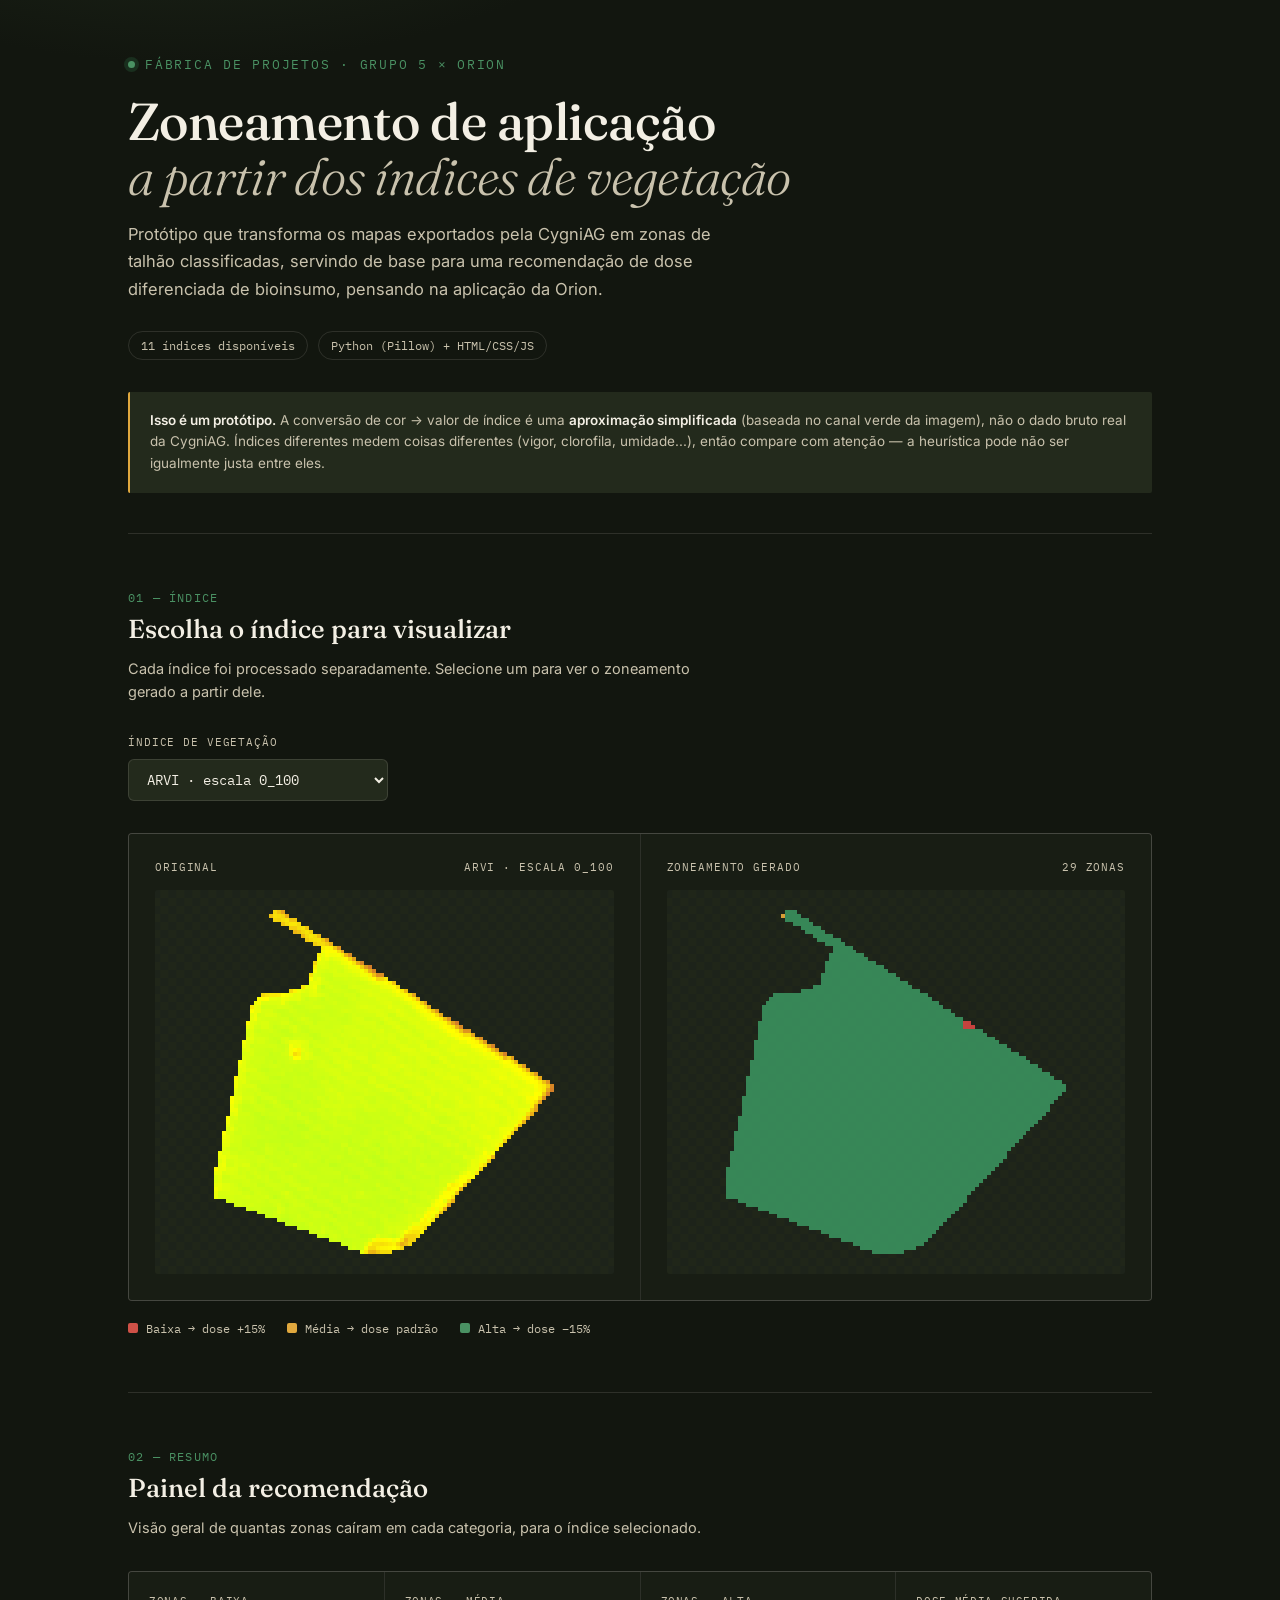
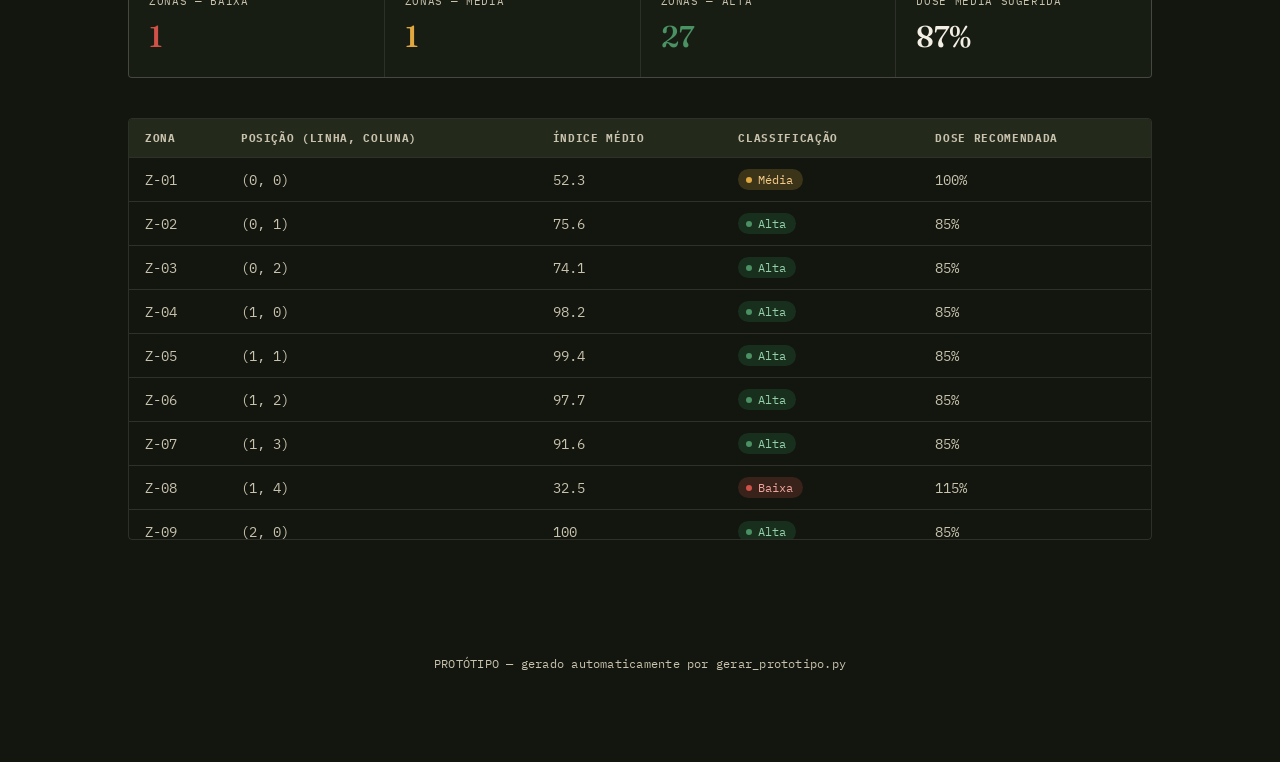
==== index.html @ 2299d700 "Add files via upload PROTÓTIPO SITE - DADOS FIXOS NÃO DINAMICO" ====
<!DOCTYPE html>
<html lang="pt-BR">
<head>
<meta charset="UTF-8">
<meta name="viewport" content="width=device-width, initial-scale=1.0">
<title>Zoneamento de Aplicação — Protótipo</title>
<style>
@import url('https://fonts.googleapis.com/css2?family=Fraunces:opsz,wght@9..144,300;9..144,500;9..144,600&family=IBM+Plex+Mono:wght@400;500&family=Inter:wght@400;500;600&display=swap');

:root{
  --soil-950:#12160f; --soil-900:#181d14; --soil-800:#232a1c; --soil-700:#333b28;
  --paper:#f3efe4; --paper-dim:#c9c2ad;
  --green:#4a9163; --green-dim:#3a8f5c33;
  --amber:#e0a83e; --amber-dim:#e0a83e33;
  --red:#cf5147; --red-dim:#cf514733;
  --line: rgba(243,239,228,0.12);
}
*{box-sizing:border-box;}
html,body{margin:0;padding:0;}
body{
  background: radial-gradient(ellipse 900px 500px at 15% -10%, #24301f 0%, transparent 60%), var(--soil-950);
  color:var(--paper); font-family:'Inter',sans-serif; min-height:100vh; padding:0 0 80px;
}
::selection{ background:var(--green); color:var(--soil-950); }
.wrap{ max-width:1080px; margin:0 auto; padding:0 28px; }
header{ padding:56px 0 40px; border-bottom:1px solid var(--line); }
.eyebrow{
  font-family:'IBM Plex Mono', monospace; font-size:12.5px; letter-spacing:.14em; text-transform:uppercase;
  color:var(--green); display:flex; align-items:center; gap:10px; margin-bottom:22px;
}
.eyebrow::before{ content:''; width:7px; height:7px; background:var(--green); border-radius:50%; box-shadow:0 0 0 4px var(--green-dim); }
h1{ font-family:'Fraunces', serif; font-weight:500; font-size:clamp(32px, 5vw, 52px); line-height:1.05; margin:0 0 18px; letter-spacing:-0.01em; }
h1 em{ font-style:italic; font-weight:300; color:var(--paper-dim); }
.dek{ font-size:16.5px; line-height:1.65; color:var(--paper-dim); max-width:620px; margin:0; }
.meta-row{ display:flex; flex-wrap:wrap; gap:10px; margin-top:28px; }
.tag{ font-family:'IBM Plex Mono', monospace; font-size:11.5px; padding:6px 12px; border:1px solid var(--line); border-radius:100px; color:var(--paper-dim); }
.notice{ margin-top:32px; padding:18px 20px; background:var(--soil-800); border-left:2px solid var(--amber); border-radius:2px; font-size:13.5px; line-height:1.6; color:var(--paper-dim); }
.notice b{ color:var(--paper); font-weight:600; }
.section{ padding:56px 0; border-bottom:1px solid var(--line); }
.section:last-of-type{ border-bottom:none; }
.section-num{ font-family:'IBM Plex Mono', monospace; font-size:12px; color:var(--green); letter-spacing:.1em; }
.section h2{ font-family:'Fraunces', serif; font-weight:500; font-size:26px; margin:8px 0 12px; }
.section > p.lead{ color:var(--paper-dim); font-size:14.5px; line-height:1.6; max-width:600px; margin:0 0 32px; }

.index-picker{ margin-bottom:32px; }
.index-picker label{
  display:block; font-family:'IBM Plex Mono', monospace; font-size:11px; text-transform:uppercase;
  letter-spacing:.08em; color:var(--paper-dim); margin-bottom:10px;
}
.index-picker select{
  font-family:'IBM Plex Mono', monospace; font-size:14px; background:var(--soil-800); color:var(--paper);
  border:1px solid var(--line); border-radius:6px; padding:10px 14px; min-width:260px; cursor:pointer;
}
.index-picker select:focus{ outline:1px solid var(--green); }

.compare{ display:grid; grid-template-columns:1fr 1fr; gap:1px; background:var(--line); border:1px solid var(--line); border-radius:4px; overflow:hidden; }
.compare-panel{ background:var(--soil-900); padding:26px; }
.compare-panel-label{ font-family:'IBM Plex Mono', monospace; font-size:11px; text-transform:uppercase; letter-spacing:.08em; color:var(--paper-dim); margin-bottom:16px; display:flex; justify-content:space-between; }
.img-frame{ background: repeating-conic-gradient(#1d231a 0% 25%, #202619 0% 50%) 50% / 16px 16px; border-radius:3px; display:flex; align-items:center; justify-content:center; padding:20px; }
.img-frame img{ width:100%; max-width:340px; image-rendering:pixelated; display:block; }

.legend{ display:flex; gap:22px; margin-top:20px; flex-wrap:wrap; }
.legend-item{ display:flex; align-items:center; gap:8px; font-family:'IBM Plex Mono', monospace; font-size:12px; color:var(--paper-dim); }
.dot{ width:10px; height:10px; border-radius:2px; flex-shrink:0; }

.kpi-strip{ display:grid; grid-template-columns:repeat(4,1fr); gap:1px; background:var(--line); border:1px solid var(--line); border-radius:4px; overflow:hidden; margin-bottom:40px; }
.kpi{ background:var(--soil-900); padding:22px 20px; }
.kpi-label{ font-family:'IBM Plex Mono', monospace; font-size:11px; text-transform:uppercase; letter-spacing:.06em; color:var(--paper-dim); margin-bottom:10px; }
.kpi-value{ font-family:'Fraunces', serif; font-size:30px; font-weight:500; }
.kpi-value.low{ color:var(--red); } .kpi-value.mid{ color:var(--amber); } .kpi-value.high{ color:var(--green); }

.table-wrap{ border:1px solid var(--line); border-radius:4px; overflow:hidden; }
.table-scroll{ max-height:420px; overflow-y:auto; }
table{ width:100%; border-collapse:collapse; font-size:13.5px; }
thead th{ position:sticky; top:0; background:var(--soil-800); text-align:left; font-family:'IBM Plex Mono', monospace; font-size:11px; text-transform:uppercase; letter-spacing:.06em; color:var(--paper-dim); padding:12px 16px; border-bottom:1px solid var(--line); }
tbody td{ padding:11px 16px; border-bottom:1px solid var(--line); color:var(--paper); }
tbody tr:last-child td{ border-bottom:none; }
tbody tr:hover{ background:var(--soil-800); }
.badge{ display:inline-flex; align-items:center; gap:6px; padding:3px 10px 3px 8px; border-radius:100px; font-family:'IBM Plex Mono', monospace; font-size:11.5px; }
.badge::before{ content:''; width:6px; height:6px; border-radius:50%; }
.badge.low{ background:var(--red-dim); color:#f0a49c; } .badge.low::before{ background:var(--red); }
.badge.mid{ background:var(--amber-dim); color:#f5cb8a; } .badge.mid::before{ background:var(--amber); }
.badge.high{ background:var(--green-dim); color:#93cfa8; } .badge.high::before{ background:var(--green); }
.mono{ font-family:'IBM Plex Mono', monospace; color:var(--paper-dim); }

footer{ padding-top:48px; text-align:center; }
footer p{ font-family:'IBM Plex Mono', monospace; font-size:11.5px; color:var(--paper-dim); letter-spacing:.02em; }

@media (max-width:720px){ .compare{ grid-template-columns:1fr; } .kpi-strip{ grid-template-columns:1fr 1fr; } }
</style>
</head>
<body>
<div class="wrap">
  <header>
    <div class="eyebrow">Fábrica de Projetos &middot; Grupo 5 &times; Orion</div>
    <h1>Zoneamento de aplicação<br><em>a partir dos índices de vegetação</em></h1>
    <p class="dek">Protótipo que transforma os mapas exportados pela CygniAG em zonas de talhão
      classificadas, servindo de base para uma recomendação de dose diferenciada de bioinsumo,
      pensando na aplicação da Orion.</p>
    <div class="meta-row">
      <span class="tag">11 índices disponíveis</span>
      <span class="tag">Python (Pillow) + HTML/CSS/JS</span>
    </div>
    <div class="notice">
      <b>Isso é um protótipo.</b> A conversão de cor → valor de índice é uma
      <b>aproximação simplificada</b> (baseada no canal verde da imagem), não o dado bruto real da
      CygniAG. Índices diferentes medem coisas diferentes (vigor, clorofila, umidade...), então
      compare com atenção — a heurística pode não ser igualmente justa entre eles.
    </div>
  </header>

  <section class="section">
    <div class="section-num">01 — ÍNDICE</div>
    <h2>Escolha o índice para visualizar</h2>
    <p class="lead">Cada índice foi processado separadamente. Selecione um para ver o
      zoneamento gerado a partir dele.</p>

    <div class="index-picker">
      <label>Índice de vegetação</label>
      <select id="index-select"></select>
    </div>

    <div class="compare">
      <div class="compare-panel">
        <div class="compare-panel-label"><span>Original</span><span id="label-orig"></span></div>
        <div class="img-frame"><img id="img-orig" alt="Mapa original"></div>
      </div>
      <div class="compare-panel">
        <div class="compare-panel-label"><span>Zoneamento gerado</span><span id="zone-count"></span></div>
        <div class="img-frame"><img id="img-zones" alt="Mapa de zonas classificado"></div>
      </div>
    </div>

    <div class="legend">
      <div class="legend-item"><span class="dot" style="background:#cf5147"></span> Baixa → dose +15%</div>
      <div class="legend-item"><span class="dot" style="background:#e0a83e"></span> Média → dose padrão</div>
      <div class="legend-item"><span class="dot" style="background:#4a9163"></span> Alta → dose −15%</div>
    </div>
  </section>

  <section class="section">
    <div class="section-num">02 — RESUMO</div>
    <h2>Painel da recomendação</h2>
    <p class="lead">Visão geral de quantas zonas caíram em cada categoria, para o índice selecionado.</p>

    <div class="kpi-strip" id="kpi-strip"></div>

    <div class="table-wrap">
      <div class="table-scroll">
        <table>
          <thead>
            <tr><th>Zona</th><th>Posição (linha, coluna)</th><th>Índice médio</th><th>Classificação</th><th>Dose recomendada</th></tr>
          </thead>
          <tbody id="table-body"></tbody>
        </table>
      </div>
    </div>
  </section>

  <footer><p>PROTÓTIPO — gerado automaticamente por gerar_prototipo.py</p></footer>
</div>

<script>
const DATA = {"arvi": {"label": "ARVI · escala 0_100", "orig": "iVBORw0KGgoAAAANSUhEUgAAAFYAAABXCAYAAACeCrJSAAAZsElEQVR4nO2d2Y9cV17Hf7eWru6q3tuxnUxmsk0YwsCABA+AWB4QIPEwoEGsDywCJBBICJ5YhJDgkXf+BR54BCQekAakBMaJnYXMZHHCxHFiO47t3requnUP+p7f/dQ53d7t7razHKnT7qq7nPM9v/X7+92bwu5jbL3dDYPLbds817Mv/tbF4n6u9Wkb9wzG8n/Nh6kndy2MzKqdpm28MW2P/srlz8Gtx30BsflGN4RRYc3eyBqdYLvvd+Ln8z++/pkH+EAAWHlhLnRODCLAGuV6y3pf2f5Mg3ugi18/MxP0u7UwdAk+37H5H/tsSu+BL/rKvy2F1vTI2sddgsvVls18beszB+6hLfjqvy+Gqad3rDU7stFW03bOTdrSz6x8ZgA+1IWuvTgb2ktDK9qVFQ2z/sWOrb4+a0/83oefeoCPZIFrp2dCe76M/x6utmzn/KSd/MaVTz24RzaGa80w6hdhtN0Ia6dmw3f/8Yno7D4f9zk2QiuUoQjVqAhVWYTtd6fCxX86+Tm49yWtq63wcZgMu6EZ1kM7bIZW2A2NMFhuhSv/shTe/odnPlUAH5mdG4YifGRTNmkjW7cJm7LSWhbi39Nladtnu7Zyet6++NsXPhW290gWsflWN6x+xayywoZW2I61rG1V/JmxoU1YZT0rrbzUttX/mbeVs3P23F++84kG+EgmX240w3vT3SihIytsYA1rWLBQ316gCmDZgrlBaVvf6dnymXnbOD9tP/D3b34iAT6SSW+HZvjQelYJZGtY04K1rLK+NeNnXRtFqe3YKH4nM9G82EzS+1efPOk99AnvfNAJlx5vW1mbAEmsJHPaPK4N9SRkJiZq8zBng/hZd7Oy9dMzdu2VxXjss3/+3U8MwIc+0TIU4QPrWddKW7aO7VgzgisQfQIhSqmA1W8NHdu2YNM2tJmqtO23uvHz1uLQJh8dfCLAPfRJXgpTQVIou7oW4XIbKyCZgOytQBXIAl2fETFM2SgCrRF/bzZs49VpW/jJtYca4EObXP+jibB6ohH/LXDOW8/WrR2lUKAJXKttrh/j4ZcAL8a/BbBL9qwNx5FErxpFSrL71O5DC+6BTmzrrW7oPN639V7TtqwVwetYFdX+sk3asAZRwEl2pfgCUL+RVB0rSeU4gMd0EKLpp1xp2cbpGVv6uYePNbvrCW2+2Q2tmZEVE7WNLMzEYO0WzWg/[base64]/gDJvA/vYJqPEWi2BpRXxOx0nqZNEIpX6CzuLOdDf+kug+qd7gW9lDm63/pcAJWvThnX6IUYQK6/[base64]/ohh+GbpC6KWRC/TS0IEmPVNrtXgKyiPZSpsE5AQGCnAkggLVa6gSMrqtrYgoY2jCBK/OiaEPf47wErD7XPWWLZXcFuo7phdJ2z0/ayqk5e+zXjraZ5I5u9lGYCpNWmmg/gVJlJzsQLlGS4LaNohRqkTgsneNSKHDd8Qhsncu1BCxcgb7DXvvfbrfza+oY/a1rQe5oJNasjNKrMVprxaRi+bUF+/KfvnckAN/2JtWwCBdbU3Exkk4tQkMLl5Tg0bVAAavjWjXJogXqG30uEMbXzJxfWf8bYsZNQT7BMOYYBJRHDEU8T9fV8ZLoZhZVaE7aCEDWv6eGI/Wa2erL87b2f7P2/X93uKzZbS9+OUwGLUK2VYsjeBfI+kHFiUe1kK3a9voCU6ikgWTBC+DksL26Fx7fv7fxZmEmdM2J7D5+bBH1ScOtdJLeaWjJsrByrWWrL8zZ8psL9r1/cXis2W0vfDbMBnlpAatFE2MiHe7pXeqmavu2Uy9YR+p41Bk19xu7g/LszOEmPFMSocH5+kwbin2FCYO80dlyZJ36M80XrcD2ykcQNYw2m7bx2nR0bBpP//H7Bw7wbS/4VpgNyp6USeU2EQ9NOuruxVVQAykWSPpeACmjcnn0hAEzgiRyPYAlpRUwkljfWD8Gslz3ozKBvVdIpt/6HprSHd4wSu9EqCwMC9u96E18K9+aty/[base64]/YdHeIvvG6lttj30RJr4YAbo6ChUFh2+9O2fKLi/bE739w3+De8gJXQidI2q7aZJx8Hl1SsyJAlxQ+axu2UXvq9do6KrGIpZb6eNQSVWXIw1sGKhIoIOUkAYrvPLZ1zUDysfP6rfsTV+eOUueFfWHekvXHtnxwecKWn5+31bfn7bm/PnvPAN/yxHOhFzQpSZ2kNCdCNPDm+lsAPGWb1q1KG2037fK0Vwu2YwLhOZSOkXRqM3Q9XUXSlKTXpVpD9+U+RAlsA5Knc32rHChdUzYYIXDZ9tAMVkzfyXA5/D4ENnFyryqt3GzZxivTtvrmnD39R/fm2CQmNx0ChMCeBWvobxxMsnEujzvvTVlrrrSt6VZ0IjijRg0I9k4qiPoTGskiww+kwmMVpRAn5oSOz0dA+ga7JdVvAaaoFsA883Ot6mfmRAv3CMT9ha4XwW6YjWYLm//pNes+s2MfnTgerr2+YF/927eLA5VY+FP3+m7vyHwAmZ9ZK+1p24iLeD+mv85EeeiVQPSQyDeDzcszLAc2pa+k0G5/XbW9wuvXxIY7V+FhnnMYTpBrYxxY1xzfCDcTEEbwFDqeirFSYsW9oiPbjwxs7X/n7rihpLhVyVqxq2yVGCuH1SVUk27WoGkxFAI1UYE5rKMBLWQ4lhAHT5uiH0ksgOg7bR5aQHgFEK0bZGXwA/rtoZhLNBtExkcUIu3BoWLbfZMF/mhPau7fpfg3JhdVYcMr7Rg9HP/61duCe9MD1GdFAdAX0LguBWWncSw4p1B7c6SA9BaHhIfnGm4yBIQDS0wswCDGqSCwaLIq4mRCMbw+n1Gl0N0lBBQ2NRxk/17nYGqIUnQ/aRB1uphF9hu29UbXls8s2JN/cPPo4aZfvB96sbqqXcfQk0Jqkg5UYq6Q2rzsUtSShNpr6N9EFKisFkyYhCQ5ceOLZQO8dNPcE1ZhOtxxuWPy+7ilhVzHzRF1QE+S6LBGfU9ZiDmirZFMl1aGynbfn7TVl+bs0V+9MWt2U2A/CN1aYifG8SuSAE2oQcZEwJ6XsENtz4geCLVIcx0Q/xfcbD5Qd/hXnA0xsZPivlEOjDsobZbbVZmc4djukr0laXUJZ+OJInKzBoeseQpszUOC0BqFmBrHZr7X5q6T3hsCWw2KcKHtFKESg5ycznlYwPLwhh0nRSXccYekhXlq64vLq7FEB0yIwF+ptIbbSl8oDie3laTPuiZmK+zbeIQD6dP88/kJtDxdx2n2MsdH8KfPIx+s1HhUWP9CJ6bFj/16SotvCOxKmAiyrZqQJJawxjMnXxiShGf2W6bYNtSLwJGRljoN6OEXKg7wLJiFSdp0Lsej1mw1jtQ3NZWA4CTI7IhEIGQAWJoHeaPhTm40body0H11SPFgnBB5GV4SrNOHK23b/HbPVr49b8/8ybnipsAu20QMhdh7LXar3mXsJ+UW1Jneq0YmhdSmXLWSZwc8pBfTgH0lvSWJ8IpEo87QfMGWSSlqnJsbd6650/V7QOQwF2x7ni6zbjJLT24Sx6FjJuo1CeDGThETo+13puzSN0/cOEHQ5LFLAtdV3FWA3iuvBPhPktJU72rXABP+uH2Wg3HPrKkRa0LvuQP073QMi5LT9JYjD300vCFEWZ1XLJyTdVDcjsrOCgiXbsG6n/PVSohdMUmASnShGUh6FbEQKbiDc9PhhFTTJhuVhcps672eVUNlhjcYBN39OkDPva6zT/Rf6cYp6E/[base64]/wIREPyDztNnWs+ilTZblpEYKM9N2JUXl+z7/sZT3+uAZQKaFIvLvTf2xYlrl17ycC1YsUQ3lqabe7IqmCrLJijFbWeNGdg0SBHu7w6LjSMuTXZO12XeAKHP0CRIcJdW10CfS9r8/doKj6y5e5pLv5lro35kFifKYIMrbbv6n8fs2T9LXO51wLJLSmWZLBUAAaaJKMWF6PBJuL0E9EEddKeSTHJmzp1CRqc6FmwWLJU303mQTiCPSqItMgFqMJIG0P8lW+je3x2iNgkgUHUvRrq2kAnmjXncR1EJhUxPt1MDCuZidjiylRcW7Eu/u/[base64]/XfbTo5pjzTeEic0cD8A2kuPTnar5oB6aM2F2bhdPUufPngq29PGsnf/n6VqY9UOuJwbN1aEP8B7mBqgowXRhYkU4tIo9Ru7Ec4txoSoMTJdjfVxUgzZXnZgPyDeQzNoq+Bt8wX6iHP8iybybtoxoApc+VRBA+wX/0x5qViHY4XLFxqfoRbGlzaFdOH7vp61r2ALvVcLupSef0WZIqB8Cl2NVPk0hK5ao5qkGWFHQy9aOyCojegJlyd6QxkTQeVxLfpga8/c4IO429dFAkvZJSWDMH3zM/AUsmhWmQcyI8TP0OLvUkCbG7cqO05W8u3PIdOHuBraV1u14kEsviNFIdKT1LQJgTMgdYZCDlWRDhjM4ke/LiI51dZGpJhZHIHExWJJBgpCCBSDaUllPCQWKJtXMTJLsMdwARjlODR3ZzZ3ZsNLCVU/N2/BdvzcleB6xUuJ+1EzERqQh1L2xnyqpcnQim2zUQUnddDyAEPd2vrrKJuJFhcJvpEpf6DpItdRO0N2zCifKZm4wUewtSWU/XIN8aNyN+voSD1NQjB5dqqr44KiKF9VOztvSzt2/NL/LEQN2EAlQA55KSk9yYBsISbB6ECKaiVXt+SGYAB4zcxOwPzEl1oe6QNqm1gABIKhN6KgzPTsU4T79dMlN9DufGRjjMqYUUn0+mGXu/JHAv92z2hzfurjSzFtqxvnW1biXy3Uy21ifnO1ntS//woqhiyLgFPD1Sz3dcN6/EJmPgToXNowQD/QcfAHkDwZ530HD/seBkdTAB6dqVKiJUCyLXWveFYWJUHu+/O2m9Z3fuuKBIijxuW8/PxDMDFp6c7zx0SfRf2oRiDxNF+klLJxuCJMPw57UoyGfMgCupTxjV1MBs5QVKT33do7vGpJ4CvqfcDmVIHCsp97TbwY+m47XeXYG6x8bCa5J3J0fgn7Mw1IlSB45t3PAwJmds3DGI3CuHySu2Gr09Diw9PAf4mAgCfMig/YwY8elUTIVTXIxj1b2RdjFTXj12qffHo1JZR59P1vZ96nJhnR/avCtQ9wALucvFsZGCAWkmpHHAPL5zFfUWn3aWWlbjbr9kmzVRX0CaJzZTcSLO0avC7pFpspC2kJxom+EA4H7hI4g03OQkm04VwkfyEx7BeLVC20TioWsf26isdXJ016BqNLCvlI9RW1QTz+j2CuovmQe3Q/RrJdKkqKUAdaL/ChIlr/JSttE35P2uLW5+3I6iOz7c82MygCtJMVlV6gNzX5BXA/Lsj3hWD4nIUR23Xb3a6p5AHUusJj9nw9h3BeuD8rNodwaujtp9mn21YGhBGzcJV2MvnOf+ydunhgn/zFvjeUQJULDJUIdsdEpGnHTJIxGqxS71UC7usOAiKLvoGTHMg67PEzlLw0FMAMyW7b6A1eSkipuRxHNn43bOLVdeYdXwnabolxh3yJDGWHJyiXaHQSrpw4GjHuXOzEcuibmqY1/hdjWziXHzRUp7vXEkJTqQKmmO3pMmDVFbJ/W8yGad7tqxn1++Z2kdAysp9aDeB1fEXsLya0qwV3CTgES3t6qXO+MsxiEGIgJ8eNaU1QgwV0vIbB1DAdL7q9wWwh84oKmaQRwrASHEYzjTn2JcnCyUJYTi9HZl/Yst6x3A20QLPbxxraU999bHvX1TrkKoMByoZyq+uDw+TKSJZQU+HwDI34RdeRaXp7E4MlQfFotGOcwT38GYER1gjRPnkfocKJfrfJ4qj61Irx/cexgL9cBqEtdsYk+WI5XABpI1Yf8AGQeFd6WyoJG3xDNy54NZ4bEjKr80bsDBYjNJDpBo1Jz7Mx8NnZ+qyyleJgnRdaX+AlU/6p2YvRysc/LgXjLREqEt9UA9mVQKtr0jkN32h92SFDNZfyTI60Rl/MwdW1q4L5CZ5+UYqbs3y/l96JXK25CcqCQ1ddA94/OQ0CsF/pnoP8uKfe6QPcAi5HvUdmr+o2mLg6E1T1YHBmoElvKIw0pYAtGR7KLbxnQcIZlLNMWN1BhR1vShl1d8kGBowDHkhbr0FIyTJyQmOWeB9NJY4exbyvtIm3OHRZsoGnbM+qlkc2bKmj9yZ/n/XQHrHKNLiY1Lwl6/EmCpAuvRA49EsEC8OQE8+fsgS10BLTVBJO4TZ+ZxKjYdltVNh65LTxbXgwvAVmPf8wdA8P7Y4edszcJa0xqdyoqO2dbzM7bwU4fzCpSWh1l7azYuIbJ/PO3iUkBATZhFExtqDQ87WTeOQY4o7vUMLq0Bp8TCBSt1exIHnrPV8Eqpd3Y7D9GI9pHeVsowubnhPN0rVgDWmv6660awK/967I76XO/LeenJGI2c5iuyKgENxtCElIBdCenh9wfcdGyjBitv4UkFPDwzJibZTGedXF0VYxJ1CGA2gvkl+tJZKXdmiWakUsxT4Y+NdqII7zYaNjjVs/kfPdxXXLdyQoSnXb0bxVUtZ61SpdYlg+e6IG7y6KFdSzo8qo7x0MrtJwmqmw714dLN5xua6lj8uKNKfbkkAL7xdOVgxWWDnUwZ2SO2a3pYrRGCNS60Dh3UCOyJQm8CEh9k9nqYj0/J0APlJEcC1gkP97q07eC1aQgmY6qsGGdyzkGQtQ3rLj8a6VIXIS0/9E/xeYp3tSkOIrSegNMGk9mRu2krZCqU8+s4vRlk6YPK1l+Zjnc67HHDnXs1LASeJaD+g+ojQRqQLLKhNFl4n2kxNiXEvnAJSDyZD5Rj/tAcxDihHKms88OuTWyeCBPi57ydVD9P2lYEN6a4u2YX//nkkf0fRm57E4GMvSr2Lbqo7RftNnkdyjInlHeAU3KhNo8ZobxNWETNirQz7wFIFV/KN4lI4ftF69vi7tA2J5vW26rs2n8s2olfOrrXV9/Vjc6ExUDE6oyTXtPkbThuF1N5usxKKQxIk1y6eWSehzvYwLyXFqlPYVQyE9CdGgCrUsojZd+KZoivrdp9YdoWfuJo3yx3Tzf7VjgWV5i6AF1FIZYnss5n6kaWFRt5h6wAgaimHwsWDQ4XlorK7/4yDP/WZvHg8VPVZuxR3ew0rfF6x2a+dvcVgPsd933D02Ep8FYhbGUzI05S4L43hm1kcS8g8l/sO7UumiX2RyBkbfmrS561dSs2GjaYsRgBTD7eP3JQNQ7sps+H4wGJ1YCclrmgeordFDgKhyBEKBoSE+s4qMLUQ+UNbzgmOF/9JdBFWmvMb5YxAQhlw9pz5QMBVeNQbvzf4ZGASlMF3d8XQDSQmwlKPthSQixqW4oAcHpsiu4hQqW3WVdbR0XsV73bqupBj0O/+cthMaLUqCVLoRlPtKC+nkB4gkBNDAIFEwJJTX2tU5dSTtqOVcstq2qN1//Iotk9WKbqXsaRTeClsBSIbePLF7LnalPflWd/u3VLELb6EevHPizqZv7yiWHMqKbeaMX/WZtGc2b00Lz69IFM4kxYrBMQjxzyVDl/zEkFTknk1G4VZ1o0glVt7zHjLfQbZ2Zs8kueSc384NF7/5uNBz6RM2ExVjB4YxFZmxj+J/vbNvi4PbadjXaIlF9jyp9l3TrbtfbC0DqP9a33PQ/Wpu4fD81kXgxLwd9X6HFqDJvebZtVhbWPDa2h99U2zIpWiO+u1dvf9Kjl9Fcfzv9X2EM5qQthKhz7uLSNV2biS8gmjg+steDBv56l7H754ZLOG43/B+kSOzHptpv7AAAAAElFTkSuQmCC", "zonemap": "iVBORw0KGgoAAAANSUhEUgAAAFYAAABXCAYAAACeCrJSAAACSElEQVR4nO3dwU3EMBAFUNs90AvyjQNd0ASV0AQHKpkSqGGlbQItUlbZkA2b2N+e8fyRkLiAwuMzjhJ7iKGg8sfbefpc3j+fSr7XaJWOfuHp6/mKukRmhRBLEO5hCtNbBrsFLM5xq8BOReAKPXat1lKanfbeqomdV3beHmCw3hc3KKzn9DaB9QhcdfE6UnnQxS1qApSB0ts9saOmt9viNXp6VSV2+cuwnGC1sFNZxY2WYMRQe1CfWKvpNQVrqfc2fQhTuzS3Bvjz2BalEXg3rOY/Q1EEnEZB1XZ90eJFW0hvGhFVwzWbu92ycms2NOxUPXBdwPZIb9Leq2rX9+vL+fIRwOUmsctC40ZviW11a+Y2sejwEBa0uCXvbQD1MzOxoPQSdqNKcAkLSi9hQcB3YT0uXI/Uoy5MLCi9hC2oLVzCgtK7Csv+ur+WZkwsKL2EBdQFl7CgIizo+e4fWC5cdR6aM7GgNxGEBb3eISyoCAt6GXkDy4Wr3hteJhb02pywoL0IhAVt8LjCsr/W3TXDxIK2IhEWtL+LsKBNc4QF7UT8heXCVX97JxMLKsKCNiMTFrTDO7G/YrbNM7GgswiEBR3wIGzgqRlTp8RdJ1aAR+/dwgp4noFLWGkwJOLmyKeXe1ppDesBWBqNNHF1SFkazonZNR7KMrI0Hr5zaKCZNWDpMNGoeFKcdmTpNCaq2gg+jcDScfYWZGhkVoDce6CZqcG8VlDVjesfBbX5f+5AI2tB7QaLQNaEqgK2FFgbqDrYMKv/kLVizusHzs8ZmMqqvY8AAAAASUVORK5CYII=", "zonas": [{"id": 1, "row": 0, "col": 0, "avg_score": 52.3, "category": "Média", "dose_pct": 100}, {"id": 2, "row": 0, "col": 1, "avg_score": 75.6, "category": "Alta", "dose_pct": 85}, {"id": 3, "row": 0, "col": 2, "avg_score": 74.1, "category": "Alta", "dose_pct": 85}, {"id": 4, "row": 1, "col": 0, "avg_score": 98.2, "category": "Alta", "dose_pct": 85}, {"id": 5, "row": 1, "col": 1, "avg_score": 99.4, "category": "Alta", "dose_pct": 85}, {"id": 6, "row": 1, "col": 2, "avg_score": 97.7, "category": "Alta", "dose_pct": 85}, {"id": 7, "row": 1, "col": 3, "avg_score": 91.6, "category": "Alta", "dose_pct": 85}, {"id": 8, "row": 1, "col": 4, "avg_score": 32.5, "category": "Baixa", "dose_pct": 115}, {"id": 9, "row": 2, "col": 0, "avg_score": 100.0, "category": "Alta", "dose_pct": 85}, {"id": 10, "row": 2, "col": 1, "avg_score": 99.8, "category": "Alta", "dose_pct": 85}, {"id": 11, "row": 2, "col": 2, "avg_score": 100.0, "category": "Alta", "dose_pct": 85}, {"id": 12, "row": 2, "col": 3, "avg_score": 100.0, "category": "Alta", "dose_pct": 85}, {"id": 13, "row": 2, "col": 4, "avg_score": 93.4, "category": "Alta", "dose_pct": 85}, {"id": 14, "row": 2, "col": 5, "avg_score": 81.4, "category": "Alta", "dose_pct": 85}, {"id": 15, "row": 3, "col": 0, "avg_score": 100.0, "category": "Alta", "dose_pct": 85}, {"id": 16, "row": 3, "col": 1, "avg_score": 100.0, "category": "Alta", "dose_pct": 85}, {"id": 17, "row": 3, "col": 2, "avg_score": 100.0, "category": "Alta", "dose_pct": 85}, {"id": 18, "row": 3, "col": 3, "avg_score": 100.0, "category": "Alta", "dose_pct": 85}, {"id": 19, "row": 3, "col": 4, "avg_score": 99.6, "category": "Alta", "dose_pct": 85}, {"id": 20, "row": 3, "col": 5, "avg_score": 85.0, "category": "Alta", "dose_pct": 85}, {"id": 21, "row": 4, "col": 0, "avg_score": 100.0, "category": "Alta", "dose_pct": 85}, {"id": 22, "row": 4, "col": 1, "avg_score": 100.0, "category": "Alta", "dose_pct": 85}, {"id": 23, "row": 4, "col": 2, "avg_score": 100.0, "category": "Alta", "dose_pct": 85}, {"id": 24, "row": 4, "col": 3, "avg_score": 99.5, "category": "Alta", "dose_pct": 85}, {"id": 25, "row": 4, "col": 4, "avg_score": 94.5, "category": "Alta", "dose_pct": 85}, {"id": 26, "row": 5, "col": 0, "avg_score": 100.0, "category": "Alta", "dose_pct": 85}, {"id": 27, "row": 5, "col": 1, "avg_score": 100.0, "category": "Alta", "dose_pct": 85}, {"id": 28, "row": 5, "col": 2, "avg_score": 97.2, "category": "Alta", "dose_pct": 85}, {"id": 29, "row": 5, "col": 3, "avg_score": 91.4, "category": "Alta", "dose_pct": 85}]}, "evi": {"label": "EVI · escala 0_100", "orig": "iVBORw0KGgoAAAANSUhEUgAAAFYAAABXCAYAAACeCrJSAAAZg0lEQVR4nO1dya8fV1Y+Vb/pjXZik3TiTJ3O0KQ7nbTgP0BiBb0A0TSCBiEECAQ0jRjVDBII1CAWrFggsYBeoJYQEitYsIMFAsSU7nYMmTzPjv3m31iFvu+e79St92w/x37v2XGoLPx+U9Wtc8895/u+c26lsHs4Lvz1x+rJRte2Ls/bJ3/t7eJezvWwHXdtjNN/8VTdPzQ2qwurJqVtXp63F7/03v8b1497MsS5v3qytqK2Tr+yolPbeLXH95/5sfMfeQPviQFO/fkzdf+RkXUHM76ejjr25A9c/kgbd09v/szXjtX4t7c4tbJX2Xilb0//6EfTe8u9PBlCwGStZ6OVvs2GHUMMPv/1J2jsj9qxb9703p89W88dGVp3fmazcWmjGwN77ifOfmS8d19v9DSQw9LEim5tRVHbaLVv62eW7JWv/O9Db+ADucEzXztW9xam/Hs67NroRt9e+PmTD7VxD/Tmrv3Do3XRq81qs82zC7Z6ctk+9dv/81Aa+EBvau2/lupqXFg9LayuChtd7tva6SV76csPH7E4sBu6+vdH6sFTI6snpVlZm1Uwrtn0es/WTi3Se1/7g+MPjYEP7EZW/vVQ3VmcMQyU85VVw9JqRIVxYbONjg0vzNnaqSV7+VffeSiMeyA3cf7rT9SHP7tKQ5a9Ohl2XNDI1VbHqlFh9ayw8cUUGtbOLNnrf/itD7WBi4NKWvOfGHLpF6AkJeCXfwjjjkurthJXgfdunpm31feWKex8x5+88aE08J4yr1sdvSOAWjW9tehVNCY81Dp4nd4r5yq+7izNbOnFDTv66vt2+IVV++9f//SHkrntuzdc/JvH6+XPrNFTEQKKsmZIQIzlAEofRVEntDApbbZV0qMn73dt4/SirbxziN999ffe/NB4774PdOVfDtW9oxMaq3toljwWV50W/LeGIFYXgRRwBCSDkTdL2zo7z/[base64]/du3lU/o8bFt+ZrnRs4+yiPfsAqmYfeEBn/vKpujs/tbLrd1qY9Y9OrJyfcRkzu9fGf2GUmXsawgCMWPbhqXVjXFOcbaAY6C5+QwO7wVOSq/kbGJ/GxSSMShtd6tvqqWV76ZfefWAM/IEGsvJvy3XCm8kDccBQSEyEUoiPsHdp1gECwOvMaIBWMAgTGM5CNOBYFkaapljMZObzhoMGdNBFEQdHVTA8ILnh7/GVnm1cWLCP/9SZB8K4dzyI1f9cqhkrH500y9MPGBb4s+yn4FiDVblXIgHBwCIF4aVTf1+jgD3xc3grfoPE5qMTcuBvGZub3zHuMsElkkFqfHrJXv6V+0uN7+jiV/7uaD33zJAxkp7qxsGvSU3lffRKdzV4HYlA+juhAE9WdZOUZCydg8tc5/QJjNCBKIPwAOOKwZXpHLP1TvJe4N8rPRr3Ez936r4Z944ufOOfXUApzLpLs1iW5SB5T3jadHu2LyJZpau5F+I9X+7yYH6M0DH1CcmMr5HGOR3rIvyIXLC/YSuRC/wOht44P09h51O/dfAVizu64No3F2ssOQB93kDmUfDQVHpJxuASLzNDBIRq4qawamDXTs0YmxuSoQD290TGo0y0mPMyTsmL1+n4BAP3bpWJYHgMHl/r2frpJXvhFw62YnFnhv1GMmz3kWlKHmLv8kZ4HzL+oE7ZvHZmxRu2drx0j0ye1hifnouM7xiW3pgdYmOYpGLQsDeiBIk7Hb++DDxC2DCbrXZs49wChZ1Xf/fEgRh414tc/8fDde/bJhwgk5O8DN0vpWd0eFRd8PNgTrPkafRmj4cSt4lnRQKcfYUwg/CQhw98BUkORkOCknExaUQdblx6r8dchRjBttpamu/6ucV9V812PfnaG4s1DMEYC+9CBYDLuSLUwqFYmgzcjr3yxJany3MzShtIw0OAEiRDiaMHGg3JDdepfNKQLHV9rQZPlry+Y14yt1lh05Vu0nxPL9nrX90/zXfXE2+8NV/jJjvLs7RsMXgZkzg2yX3yDizZgjecwgCMpt/ERT0eMxQ4EoiEBaMIWbjBFI/zyclDAL0XsXfsYQArBe85UmEYGbtxcaqNpDegHITj07+z9wXNXU+4+c4842u5kPqyWp4Fr/Jl2fZE8ySWlisN74KKrsr3651G5XIWvoWRy3ZiEzLgd+Cs8F7FZJ/gdJ20GjQ2GlwGxr+TwsbX+vyMrO3Le8vadj3Z+psLTMPQUuUtuomIZ8jQsxRjQwMo3eBYyh6baTz3KN50t8nmMBJeo5pA7OvXKfqJvTEE+QQwxhJqeSiZphVED/VrRszWqtBcTbPE5gfCw/qZRcbfz/z+3mi+xW4UNjEq3GAVsCcM60sNSzDiWF5+6SakwAtJJlSyYQz1JTzLjCI8zAs1KyGtFISidA1OmKOO9NpDgyfE5NHpPUxWSJXyXpcikdQ42dPCRpcGtvLuIfv233jrno1b7Jq4erV1D0/b/F0gH4d7LqW8S32KMQYbIrFBg2Vl1rNzZvQcWvGUip+4juX1MKwEnxSXG7ncHUtHKJLm4J5I0cfPkRs+kqIugbwAUuGfQ44kcji7aK//0d0nt9v+cONEEqk7C0m5im8zm3tykeo0KW10sc/[base64]/+lwN9PDZP/5msaceC5bT8hQt89JjYybrVZsdhgPr1BS7mdBcTgyvcj1ASU70V16m+Cq6nGbOv+96bEp8VYNXPV7Tq30FibyQEuucoN8u2uTXSsm2XSaioA5Zcr1j66cX2UwND/7kHTaU3PJLq/++XANidSBYI8Fk+mgAdhiJy9iXqxus8IkgxsWNTBRjE0ZlwuF3M6EFCUc0Fp9pcA7VQlvwKNQyoCcsohMlsCLzaK9KSL7MD4YAj/XR6yAGN0VYUFIubPJ+j9T4+Z85vatxi90SFysBwp1ugEgwLmoT9sRIxagymJNnerzOoFpOOxWL+XvXciW0xDX8/Co2ErK5wURtGwO1x5bTbF4GUM4Tm8rv+TVCxnS0w8aSYdJ8V95btle+cmv0UNyuusqLaynjywgLBPYNQgjVyhNNHjZq3IS8PcowzbIOVUwsKpKjCzfOmvhbMTUpY6K4Kp+7ASO0+GRpchWbIwxkK5C/88qFJpsMMnBxukdCSheDxlfRRL1oL3zp5qrZrQ375kKd+qxmQV/DQyQ8e8LKheyWuFI1A23cpjFkMCYH/juor1aJYqzHQiIHea2u4YaPEpEjDTGz7dVfCUrSHTShmiD+3pOpJoXlI0cQMPBss2PDy6li8cpvttHDTQ17/Z8O1/3HoGjVrF3d7Fut0OAxUMu7cI0g9578u4nyNtk+eYxO3CQeYlIvQEYFwRlYxGN5n8INft9pkECEIk2MLgPDytOFIBx+Ca2QOKBcr8nU9VyWJLpBve1qwr4v/mLT51vcqr5FgA0nXIT44l/OFPxYmlnjRQyyai/rSGzKzkIJrn4xLrqhAmZ5sxwGL7VMN8Xlr2STVRBCoHGUojHQUH7OqFjQE1OCk2KXum9SfFW8J8STUITDGScT22YZ/RCgxdj6unpyiZrvLQ3bhZqlmXOPSqxKFCdT+3HTXH7O82fJK1PIkBGTwbV8WxhWcVKHPMRZk7J9Dt22s6kc0gVtVsXCQ0cgxpxEZJ/nk5+X43k99TuomKk47uISqDET29WBXT/xyM0JAtgSR4HZ0Zu4CZauPZYK9/mSabzDlXyB88o7uP0cYQxTqVt3l/F+r8wm1mRWzFUBz3hz0Z+QRJ9ak8NV5ZULXMrpLcIOx6zwxc+bSQkJkx4s8byZPGoeQBBFlSaaCbtJwOWstsrvZXR9wJPdvI1TzWr5W93UdxUlkrzPVYE994Iyk/9kVIgueh9jc2wbzE4U1JmTPIdJaVCR/xP+dRp6rOQSq4KMyuESEq1XNSKOOkxLE9mWKBsPb+I6v6vwI8ot9cyhYAXaP19x4+DmpQV77avf2hkKUJFFVyBOBGUrvBg3hOUOmhr1fcVLz9Ae9wot8wxKqasll/CCCOQaL9mTk4UsDsfnHomUxES7tWEkiAe8Bgkq72j0iQqBXA0meZgSUsmEJq0+3q/fG2PsGrrRE/GAMnb1jSMhmu8IBUoSSBhsF8J1saTYKOzZWJiPUAaVU3+/zISWbtWscnFx8XOPiTU8KksyyXGSsF1Uru/[base64]/2smlHRrCzuSFmIFeLCSMTHNNM67+qqZCkEKnPMQVqwIOmtZ8LFFHAixdU+xol0609Jp+gqZLhu9lJXOqapISY6IzTUAMUTEfk6+J1L2IdmPClbzUkeMMLdHYdNEk2qc21LQxJSXl0bWBVbOdqWqHYfFjzWQ17EShLrm/1+0xYMd7jJnEkT6j7gmlx7dyzrEvHsbBt9RS5PxcNx/1Lk8eJBuN5pAM75PQzZIr4VvGjsaplwxGYvVCAFb028s1wfi8Tyy1NqV4SQN7AguRBobGpBApJS/YfGeeKODlX96peHW3M65yAAvkGd3pIW6YMaxqwREVAfm+Z1/jbxxmkUnVNDi9WLBMyUMGyvoJWpKi01DGxgzwcymLeir+C1G4IYE6QtjhG0DyGY118pKobBaLHQ3wtTRc5JmMxXF/xIUFe/5nb94f1jIsC4buNZF5xJ8zehgNbn4PTTEvEYWCNywG1OBK4chgRmpuE+kA3pQHC0EE3m30hahrYYJp6QaP0uOkPYDTj5quGl4FS9olwdAeHDIy0ko/CGHdY26s1sImV3u2fnLxtvJh27BAATAQeXT7i9EmxAsmkC7+rKYJ3pjz+EIQaJI1y8kguCo1WnHlhCnLfqYf4Hw+cRXGtC25FDC0q2+c2EzfTUIRPpslwVqln7wSkhU2UY4hq/[base64]/[base64]/Ds4AMbte2xHReUc0jk7EniQ6usgjAAb5CQAQPCi7DEqmbAyLDM3A7OORlZOIl4DpHGE54STqAKB/QN6/Nzq56l5OYSYTTYZY10xq2mHktd5uRvfVVWw8SmUpKu2DOGbf6Pfc/dbTHlj1b/Y6kuF9LMshSTe4NmUtlVreuCTr5UW92DRfppcHHvAcibjNP77bZMTSjhmjwJtMSTaHi701lpBwHupSdI0cq2kaaTp9+1Wv3dm9WJiEoA4+u0sEPfuXZXRg2PZZcfthQtVAEv1NzAvzttvi06mAzi/3pnS5LiihYCSHTVPQz/yYhIlqKJbANqStNNf0JWXY1J9Xif9Q20+r4cOpFqa9KiByHh5eSlTWcju3ZACAYVjbv69hKaAO7WrinGJg/xApsED4dHDWzKBN7t7ezaAdOwYGvF66w7WxMVWq4zrxCstaQd2MdqwUSrM0arJdNMY5Jdo81F86R2OSbNkqxkwdjfCzhX4AlL8/f88DV6rHhwJADbhi8dOyJeCvTTSCEWJzZF8VdCRqeJkzQY4/C2pZktWfWyRrIECyN+dIf3LnGWR/CG6KyPgccMDXkeSrKtojl9DSnRJ7jC+R1WjS/[base64]/S6MCyk2tde+x79/bJHSXppbpMlBsyjt3EUzWftZvcol814/[base64]/SGxVCqvPdKTI6RcB8k5syt56CMQELa7RRUPDQIvQbRwIhYOebOwIyNUoTca8jDsRFiNiRWLPW99Z1vLSCpujJ9V6U9FeOH7KP//[base64]/m1jbjI1mls387wHzcTt7tVEmvygmLW4iOhJcW32mv5qYSeMzhId2zw8AZiZnsH+7mYwmu1sJqzQxgd+NZL3eoxsG61o66G59HMVruM+diyOjw1Z1uX5/bbpmnsN3tzeHZQCxvmTQ2NztksSSxdVh0E5rNO6sJL5sF+MpShHd2tXS9SzTwhxmd5lXZbaz5Vsfb+5xCzx1d7xKt4PV3r2I3jhw/suQW7XgRGbkRoiSRNjQleUYh3K5wWmS7gvD6u5PQ1dag0Nfx4lIlY0/beW7E5DTzbD6baWN6CidYfIABs/kPSWn1r+Y42ZezV8YEuNDzfr2MPgj+ojB6ReWy+k6XO2yQF19zQESudWVFgRrNIPCumAfatSoISks4Zypdvq/dtnIRVvjll9cSSPf0j+wOrbnXc1cVGF5H+myKcRI+oIMyyrO2tn/yeFLLciDKU9INMroj+VPWCiaRk+7HCw/H4E39U6vhyn+She2hqmyfn7cnPH/z/ReSeLzg8N6jZ6S3MqNIIjmy7pZ4Lk09ANJx5r2zgKYkw+i1FEt+uqV4GPfhMBvYJguoPPRVPBRldGNjjn7t64Ebl+PbqROOrvVp9qTjyjsGAlpT4msZhCSR534B2ZUc3IQ5/soeekhwoIVZEyeQkb1UT3dHvvn5fjKoR7vkxvuoWyZqGd/QhaMdhvjNR1YZMUI9mkLwjW8qbP1tmcqNLg/KYpf/XwhPff3//J0L7fvHheW39TjV7aKwiBEmY8Qa6TFBvPZNLrZV8QlGze5uiyrikUfEAM00Q2NX99FQdBzaA0YU+5NZEDATsfV9t46HZ407EyqqU5dWvK00CIWO62rW140tWe39qpz+zJx6Q/93VfRnEEEaG9/oDeeIRJPn2Te9AQSKa3ui2tkQlw+L5CAPbvDhvvaUkwz39xQfnYb33fSBDYGNh26zeDzVqeG7AHdc4EqJI5SJMyPj9vm1dmeOzEWDYY1/YO/V/L47bPwjiAI65YwnkMlRILoTOs9qx4UU0+RfWW56kygS7FFPlADoE4u6Tn//gXSoHcTyQg9o4sVBvvDVva+8ts7+fXrkwjcaPvaii7vfxf7Dj0wJMfc+BAAAAAElFTkSuQmCC", "zonemap": "iVBORw0KGgoAAAANSUhEUgAAAFYAAABXCAYAAACeCrJSAAACaElEQVR4nO3dwU3EMBAF0MQ9IKUUlBsHeuBAE1RCExyoZEQF1BBpm0BBCsqGbDaJ/e0Zz/8SEhxAu28/9krYQ9tEZPh8vEyfdy9fDzE/q7aEFKhrX3tPG/PNtzA7tjcOdgu4c46bBHYKgROssWtZa+ngdO1N2th5BufLAwzW++YGhfXc3iywHoGTbl5nMlS6ubWaALuK2lu8sbW2t9jmVXt7VTV2+WJYbnCWxvbvr1FA8vZhrr2tdlSrwGqXAvSLhI4p2AnXAjBsKegzPHnNS0NS2FJNEoXAh2E1/xqKIuBQC6q2x9dafNAW2htqRNXwmM293bLy1qxq2CklcF3Almhv0L5Wpc7389Nl/GjAcdPYZdC4rbfG5npr5rax6PIQFrS5Be/LAOo5s7Gg9hJ2IzG4hAW1l7A7M+Ie+XP8TViPG9ee7MVlY0GHSQgbkS1cwoLauwrL9fV4lrhsLKi9hAVkxCUsKIQFZDw0/Q+WG1dcppPobGzCzI/3EzZRlncmCAsKYRNk7YbPFSw3ruO5dW2KjY3I1l00wp7MvQt+hD2RPbcm/2C5vqa9isrGgu73EhZ0vouwoENzhAWdRPyF5caV/ngnGwsKYUGHkQkLOuEduL5ijs2zsaC7CIQFXfAgbMNbM6ZuibturACv3ruFFfA8A5ewkmFIxNWVTy/vaSU3rAdgyTTSxNUlZck4J+bQeCjLyJJ5+M6pgWbWgKXARKPoSXHakaXQmKhkI/g0AkvB2VuQoZG9AuTSA81MDea1gpp1XH+fCVgDavb/3IFG1oJaDBaBrAlVBWwssDZQdbDNLPeQtWLO8wMSVh629xBvIQAAAABJRU5ErkJggg==", "zonas": [{"id": 1, "row": 0, "col": 0, "avg_score": 37.0, "category": "Média", "dose_pct": 100}, {"id": 2, "row": 0, "col": 1, "avg_score": 52.8, "category": "Média", "dose_pct": 100}, {"id": 3, "row": 0, "col": 2, "avg_score": 55.7, "category": "Média", "dose_pct": 100}, {"id": 4, "row": 1, "col": 0, "avg_score": 78.4, "category": "Alta", "dose_pct": 85}, {"id": 5, "row": 1, "col": 1, "avg_score": 86.4, "category": "Alta", "dose_pct": 85}, {"id": 6, "row": 1, "col": 2, "avg_score": 84.2, "category": "Alta", "dose_pct": 85}, {"id": 7, "row": 1, "col": 3, "avg_score": 72.0, "category": "Alta", "dose_pct": 85}, {"id": 8, "row": 1, "col": 4, "avg_score": 22.2, "category": "Baixa", "dose_pct": 115}, {"id": 9, "row": 2, "col": 0, "avg_score": 87.6, "category": "Alta", "dose_pct": 85}, {"id": 10, "row": 2, "col": 1, "avg_score": 88.8, "category": "Alta", "dose_pct": 85}, {"id": 11, "row": 2, "col": 2, "avg_score": 87.1, "category": "Alta", "dose_pct": 85}, {"id": 12, "row": 2, "col": 3, "avg_score": 85.1, "category": "Alta", "dose_pct": 85}, {"id": 13, "row": 2, "col": 4, "avg_score": 74.2, "category": "Alta", "dose_pct": 85}, {"id": 14, "row": 2, "col": 5, "avg_score": 58.1, "category": "Média", "dose_pct": 100}, {"id": 15, "row": 3, "col": 0, "avg_score": 89.6, "category": "Alta", "dose_pct": 85}, {"id": 16, "row": 3, "col": 1, "avg_score": 93.8, "category": "Alta", "dose_pct": 85}, {"id": 17, "row": 3, "col": 2, "avg_score": 91.8, "category": "Alta", "dose_pct": 85}, {"id": 18, "row": 3, "col": 3, "avg_score": 89.2, "category": "Alta", "dose_pct": 85}, {"id": 19, "row": 3, "col": 4, "avg_score": 82.9, "category": "Alta", "dose_pct": 85}, {"id": 20, "row": 3, "col": 5, "avg_score": 64.7, "category": "Média", "dose_pct": 100}, {"id": 21, "row": 4, "col": 0, "avg_score": 87.8, "category": "Alta", "dose_pct": 85}, {"id": 22, "row": 4, "col": 1, "avg_score": 92.6, "category": "Alta", "dose_pct": 85}, {"id": 23, "row": 4, "col": 2, "avg_score": 94.0, "category": "Alta", "dose_pct": 85}, {"id": 24, "row": 4, "col": 3, "avg_score": 90.2, "category": "Alta", "dose_pct": 85}, {"id": 25, "row": 4, "col": 4, "avg_score": 75.7, "category": "Alta", "dose_pct": 85}, {"id": 26, "row": 5, "col": 0, "avg_score": 93.6, "category": "Alta", "dose_pct": 85}, {"id": 27, "row": 5, "col": 1, "avg_score": 92.4, "category": "Alta", "dose_pct": 85}, {"id": 28, "row": 5, "col": 2, "avg_score": 86.3, "category": "Alta", "dose_pct": 85}, {"id": 29, "row": 5, "col": 3, "avg_score": 71.9, "category": "Alta", "dose_pct": 85}]}, "gci": {"label": "GCI · escala min_max", "orig": "iVBORw0KGgoAAAANSUhEUgAAAFYAAABXCAYAAACeCrJSAAAga0lEQVR4nOWcebBlV1XG1zl3fO++qYd0Z+iEJJ1OOqETujN0MEASEkKAoEAwYBiqVCy0rEIcCii1yrLK0j/QP5xKiirEKsoCEYUqQC0lKliKGkGFEBKakB4y9Nxvuu++Ox/r96297nsxU5P0lGSnXt7re885e+9vr72Gb619Mnse7R9331ucs/5cK5fKdun42dnzedaLreXP9cbvLj5aLLWX7PuP7LKDxw7YrtaB4sQO7YXdnpeU/fv++4vhcGDzS/PWai/blvO36PNXrLnoJS+9JwQApHXfgb326OFH9e+NazbaGy999Usa3BM6+Qeaj0kdPLDnAZtvztnLL95mOzdsfUkCfMInHbr24ccftkPHDtqF515kN27a/pID96RNeFfrQLH3wF5DRUyOT9pVl7zCtk6c+5IB+KROdFfrQLFn/26ba86ZFWZXXPRyq1aqLwnX7JRM8Hut/cXDjz1sRTG0DWs22lRj6kUP7imd3O/9/ceL5nLTOr2O3XHDHQL5xQpw+VR29s3vfcPq1bqVSxX7zFc+bde//JVSFy9GcE/ZhH77y39YfPPBb1iel7zjzGysNmbnb7jA7n79u6xafnHp3ucc0v6w7fuP7LJOt2ut5ZYdnj1q7W7X5hYXDOP28S98zL790LdeVGHxKVEFX3zgq8XHPv8x6/X71u33rLW8bMOi0HYZFkPL89y+cu8/2EOPPjQC94UuvacE2P/Z9d9WFC6MoFWv1WwwGFiWZTa7MG/9Qd+mG137rwf+yx5+/Ad2xw0/+oIH+JSogn0H9wpYiJrlTlufVcoV6w8G/lm7LbUAwEfnj9lf3PNp+9K/flHXvVDVw0mXhi898NXij//6TwwW7Oj83EhyJ8Yb1u/3pRJyLFlSC+P1MZuemLQ8y+2STZvtrTfeaetn1tsLTXpP+kB//s8+Ujy4Z5etmZq2g0cP21J72YbDoSKwwXBg9WrNSqWSQB4MhwIZYPlsvF63jWs32rVbr9Oz5pvz9ouve98LAtyTPsi3fPQ9Bd30+z2bXVyQoUK/Ip385t9kIGiA2uq09VmtUrVquSKQx8fG9D3XAfSt195mb7jkhjMa4JM2uE/d+4Xib77+ZWt3O9rWew88pr/XTs3oe/5udzpWynOrVirSueVyWZKLuiiXStALowFOAXB9TNdD6rxy2w32vh+564wF94QO7N8ev6/4j+983Xbt22WPHzlg880Fm2xMSPoOzR6VkQqPoLDCSnlJkguQS8vL2v5Iab1atSzLrVTKBT6tUi5LklEdSPHM5IxtWLPB3nbT2+3qdZeccQD/0APCSj966FE7MndY/0ZP3r/7fuW9FpYWEkC5HZufk9+KkUJXYv0BCa+g2+tZluc2Vq258cpz6V0oMFwwgK5Va1arVrUIND7jeWO1uiR8YnxcC7Nmco1dufkqe911t51Rxu2HGsj7P/HLBcxUnpVs74E9+mxpuWWTjUlrd9oCDanr9Xu2sNQUWGzx0KmdXs9qlYqAxVDxPUACFFucawGw0+tKFSCdNADkuizPrNPpyE1DLUyON9LCjdvmTZfYnTe9/YwB97gH8e4/+tmCCezZv0+SAxC0br9va6em7cjcrKSSNj0xKTCJstCv6FMku5yXpQKQUO4HYH73MGJZJh2L2uBveQipD64BWNQBoNJ/SDmfrZmckoTPTMzYq656te284vrTDvBxdf6xf/nzgpATEPfuf0zSFJIEiDQkEmAHA6TQBFJEV4ALyFYUttzpWJ4DUkVWnmfxXTkvWbvXtcnxcREySKesVzJ0gAuYSDfA8uzegN9DPePsdWfZ9MSU3Lgtmy61H3vNW04ruMcV0v7g0YfARNLB9uM3bb65KEKFyfh2LknS+mz94VDgDoeFtXvLAlh6VFP1vweZ60/5spLcvkADUFQK4NPoj89RETxfYXG1ZkUH74E+Bja7OK9r1s2ste/ucZ1PQcn5Gy84LQAfF7B7D+6T0dj1yG6bqI+P5HxmcspabYxRV+EoACB5Q/QnurLbFaA0gGObI9kECaUUTaMiWu2+gKIP/q3tPhiIAeN2vhNhMyzkWSCh9IFxQycP81yf9zCKmS9Ep9uxv/rnz9nlF15xWjjf4wJWYWhmNjHW0MDDBXLjQ3g6ri252FqSUalVqpo84DDZfjGwQVHYQEaprOcglgDYTZ/xN4Phbxmwbld9COi+Az89MaE+MYKoDzQFILJTwoPAaPKM0nTJljvLBgd8ZP6IfePwLhneUwXwswL7G5//aPG/3/+WAJCBYYuOl625vCQpdT3JT3KJBn19PiwqUg/cg8Fi0hgYFoJF0GIVDmQYQrleyf3iXlqWVQXyXHPRZrJMAFcrHqUh0VzLDwtKH3gmzpotWKvS1nMe3PugHTx6wG646lWnjDV7VmD37N+jCaNPmeDE2HiacC4pQ+8hQfiuU40JqxeFpAY3rNevyIcFDEJVqQt0YjFMlp6AoKx0ApKIXuU+JJ5AgqatLm6hItD4G5WB/h7LMlcbuG+DgXQ9kguwjCtLEt/IPSSGljx47KC99ca3nXT18Ky04bHFOblFTJjBKhTtuipASrD46DNlB9pOCdartdH2Rm0gseM1Bxhr72yWBwI8U+AVBAika+pagGZrSSDyN/dhNAHcElhIO+ADOEDSN+PgWeHOEYSgnvju6PxRa7YWlcn45Jf/1A4c9UK+k0VLPqvELrVaNlYnAVgaTYyGa4V+A1ysMWAD/mDQF2hjtZqrhT7bs6lrUQUgUkp6VNmDFGkRysbvoBFl/PLMSvlQi9sYG5cHMBgWSd14AJLXci0Q42B38ZlInAqcL6qko6CF7xjvsYWj9pf/9FnbdvE29XMypPdZga1UypqsEyDuvwZZDZh8hwqYmZyUzoutO8B5R3/iw/a6ApbojN+NsYYA6g9dopFswOA6PA0ApC22SJV7kIEOx+dju8cuAEh+ALBRH0ueSMeayy2pgaIY8/4HDirZCmzDhjXrrVKu2n0/uE8Cc2zh2AnXvc/4kF/59G8W5KHmFxet0+/aeM11FavPFqMBIDE/7NN0Y0KWuofkDNG/PW3pcLnko8ryl0ZbHtcLFy2+r1YrNlat++CS4Qu/[base64]/vVZj/dr/fNUOzh48IdL7jMAudzsalFyZ4XAkcUwUUCLNUoE7VdxetYvP3Sy+9Cv33qMFqFVq8hK4p16rCxA3Nss2zEtSNdCEbH8+i2fyfy0AISuBB30U6OeSQELt8CzuQ4XwHdcrPC6V5L0ME+DsMBa3Wsll8OhHIba4DvcoWHjqHL67+35VSb7phjc/L937jMCKSFnFRAGmJpZlkl4AQQKnxhtymajNeuOPvMn27t+jMiJ0LxIJTOG7ch96cgpGrNvWNuVe+hLJkhYvDJt83ER884z+sK9gg/[base64]/BZmk41GWhznDhh35NX4bjgYSn8zNkmVEpZjGjvXuQD5YgAsnsY5688W30t72dkX2ptf9aPHBe7TXvCO339fweAwXHQYBgRpoNE5wACUmwZ/mqx3hnOeWbfrIPB5UISSCgBMO0DpmEpF4C80m6P+Y7F8O9M/JI+HuWzpMESMR1KNCoGwqdRESwafG9wxP9zDeII3ZjE11oxd4X+j88X3ysXzHQCZrl1RG7Op8Sm76eqbbcumLc8I8NOqAh+wS+ogJf1wjTBI6LRI/DGZSF8jaUq99H07ARZSiC5WVFSuWAO+lZoCXC0Cir4TOaG7V5M+6kuGi+CiqjF5vswkeVwngxY8rWhHX3h0JQ33jMc5A+chuEurk+qAK7cOPTsIdoy8W20UbvNMxhIh+T33/oMdnTvyjMbt6YHteXoFvcSq0QhLmQRgIc1M2lVEIWc/orGhLHTXSrm7ROjNPIHFfZLitLW5BwkpCidMYje4g+/VMy4tNZeushtOFhJJAmUAlQFLYTQNEOiyXEJaWeTaiNel+XNLWgDUB96FZz3ckHE/wUpW4Ed75IdLxpimJ6btWw/9rz1yaJ/9+/[base64]/8jR8X2wxBUK2MyDkrh4OZ0OpowP0HsdLuuggQCZDbxPo7+wDO8rXYhN84NH4UgfUbpOyRFYGxhFiI4B3Yf13e6rZG6oQiEz5vLvstKeU+7wn3gRvJ8+pa3YPVw0SryVPhsrrmg7+F32X0cYvm7//hbe7D5WMHuBOCnlNif+IOfKShSw8jEii4lQ4ars7qQggczYTqKbVVJhIrI6MJTNfHZzMSkJNU5At+urgJcYiFYCDZC2pk0kspzF5eWtO3D+wivQnkzbVVP/Uh3pj5j+yMcoQZG/G0yXsxzWBD0ONE00WhorMwxnluG2EkZiwg4sqRC1k6tk4RPNabtxu03CfCnlFgkzLOhnv+nMcCp8QlJm7P7hYAEHN9mDnhMogY3KsDcz43JyrVKkVun5/5xnrkr5oYFMEuWDz0HhiQjjfTFgjAR+lR6PRkuJExu1qoxuDF0/[base64]/sD31bMeHYjsHbAhKgIcWAjrSPmLLB0EuQMEDdrkJXpN4pRXe18I+ZFMD6wvc1DkCLMiSe72VLrdFui8gx3Dr6ZgyMCf0vqU5hudfuuqQraVlxHhmh4DffsyDnrD9H3/UHPdt83iUK58OAPUli253lFAV1Rg57WHWkd2Fp0cnlPHPdl5N76khFqF6gUrWKVWTpY+uvrgsIJx9dHeFySJKZS6MXbeSy/PSpz+AlUqm9PI9UXcO1LBo6G/AZA32yQBFREa6OcmgYt5DO5KUAPIQTfztJ5J8pa0KU2R+oBm1irKpnMwZUyezCMR1pvfLi655ENz4J2FDyB48eGTnbTlxURkyS2HvpR3emtSBUuxAhldwaR26qN3AgQiexwmHBBWDSe/JH+74zAAedGiQKVtkNoLtaEdoyaUBD7ykDwX/UMaQUDapDaaJyWTvAd0XfsoqTR5GuV1JS7pmzZqgoxtCoj2uOqJXl9nISJKc60d0IGX8/FYf7JGCZ/HRjUnwqoIxSJGzyzPSgyFPBTgEUKxxEiwKAcnllGyE5yYKyQEtt52Ft4H0BxmgwpbJ1hhRleEQlulAum5PUQeowWxYL0CLJGUQMQsH1qpJBR9fqT0gpxaIXSf82O61Eurg7qT6SX4tUIwDtblULya6cHJ8QwKSX2N3XpKLo/9+eBCzOMKvpVt2VOdtExmCAPhpXZ0ivJIMUSfITGUgA1FX21vNQMFIeIvqiAARWN8gObdFVllvFF/2+9CvXuJV3gxkED305x0oNQ9mjsYEbRMYNSF7yNLB2yhyEKkCFkKJBWJgLz2Pnca8EgFqI4cCWFxc8V5dUU+TZmPd4PbfrLt9pT8d4lf9/Kua+H9w/ys8HSLHi5aFPwCMc10/BJzRbLTdi+HpWeJSU6qwiDQ04YWAAjHBZ8bgAdX4UBop72dJBVNOo54rijVgQwEAnxnj6yRuRD5rBx9ZH+a/[base64]/wV2McqLt6pW4Xn3ex3bzjtXbN+i3Hx25xgLi0Kv9EEzmd3JKQEpUUYR17/jnbKgrbnIDpWbu5qK2FRESmAb9R/q/S0K7DaKoc7Pdtedj2wjoCCCoa4W1KkRpKAUuqxlE2IS1u3nVPQolDorouKqhns62WiJSVqhr3fUe+eooSoQo7HS/wCL89Sp1CuIISrVZr9tqrb7WdG5/5zSFPABb3YmZqWqBRvRe+YhQH0ykTHBIVpVJKQPMYHpfGa7bq1aq1Oi4NI6JEDnzJ2imIcDfLF09ZgZT+9ti/sGxAhtZ3ie8g91+jLDSvQLp4ACOD1aeEyb2MlfyYk+2RDqpW3Bh6yqkrv1ULVXb1ELwI9+PDM/+piYkRyI16w15N/e2zgKpFjD9+4VO/[base64]/S5FoVSv55VKWMaM/rEJhU6KvgeFlIojGerRA4lc0zDnReUJVuBD0L0KjDCWDYVjwK7lWeKzLHyYcN0YkzDMEdBFmP4cqTgUU9RbaAgymyExUyyBN29WXX2N077jjuhOIIWC/dcUMRkVC7zxZ0tsijJMrdIZvdQc4FdmZFnlmNKmwkmkPIHQ9/RcPlhLNugUUNFu4jri6eYFuGZLnRHErCnXL0bIRcQOlqjIyzWkXhlTR+RL9uw6qTQhIKMVYrpx4BCF1NNKe+U7AB3xr8AMEGCwC4RFrsPrDYeflOu+sVb8ieU1Ec/isPdSfZs68hKV5N6LkpAMAdoipG0id6LWVq5abEoYxU+JbcMbk46RnoW6VRBFIc7ih5GpwFVhjrut0X3Rc88lJK+IW0wsmm8w40wEMSI13ktJ/rTsYZNV0QSPPN5oiNowInghgvSCnrTMO2i6/8oUF9gsRi2VkxJxrc5/O0ipPJ/b5vJZEdKk9PR4eSEdKZrXSUs1L2wopgtZaX2rZmcloFEdKTmefPAjQd6iCnFYc9xAksaUGixjYiLud4vc5A2z4FbhgoJQDLPo6Iwlx6URFOrrhq8aoeTzORSc5UIqUyUPns1D8sKwD4wGt/8jkVbORxzMhrozLpSH6UVk66NKKbqNSmBfOvY0SVig2o2k48K40Y3Kv+POJiIs6tetyvsvmUSfXUy8BrXtM5LkBya++GUmkWio1H1eRBV3p9Aj8RpQVZo8UdpWzcx43sBYYvDGwU7DG3zedtVtEe1TzPFVSaUCDHQwzMwNEv/AgsbR+k148KVeUnejTluXkYrjFJUpAdgDccOsGxWr+pJYsLEcIP6kGDSPwuixkSGXxre1UNA4uhtEw6SxZVOp7adk41OIZwqVSJzonGmj+PezBYLJAiKXSzEoRTygLwnkbKpD5w1wefK6YrwAoMYuCOx/a4TfiiOrimogkPLSPXHhEKvx07T+hFmqOvKhmP1XmuO/Wc8XIQ3fi4KyeJKbl+C4C9rL6qBaYPJC0KQOSVpBSMtEDK0np5UE3gh+sWvnLUEZByWQlKSL+7Xdm04eyRx8Liv2LLdtuxdvPzqjiUjo06qrCoVvjWjzrV8AExGlEnUK8Sjfik9aBUYumh4kBho4KJXjGKiFgwL1Lzfpxr9SiHKC10vdI5Sp/nXiy3vJxK8n3h44xC+K8R27NYESSEy4haYNv3FLKmk+bFCj3qh6Mr0v9bX3a5nbXmLHvrFbc8/zLOX/3c7xSPH3lcpAduEU3hpaSDEneyq87gAyqSASAxsZVj8oV1BLL7sMTbKvEUUeylQJEC4d6VkBSOojliloJ+5D7ABVi5bTJKT6xqD2ov9LD6a3bkqrGImouyEG6QiM7ybKgMbVCQnEZHdQE+Z3Jfv/mVJ6TwuPzIwX2qDJxbXBw510o/Qw4nDnJ1qBj1VHFaW2wWJEmkizE6hYel6NjYes6Ter0BTW5ZrZ78UFLoK0m/eEmEMgBJh+r8QsocsLtE9RE5KVReycTyBO2ILPJbTs54v4WZ0uBdnajk5RTrptYZLxi+9PzLThioAtbTKq1RfityTPUqW4at1hO4AKGagWT1+4qYuMQ/x3MNcmSQdKwzXCsveVidmAzgQurCSRfnWnMgdciD7GjHT327C+c/LMJCq+leBFu5Xk9lnSyQq4BYKJq7W37GDOm/9IJLpHJYNED9hVt+6sSfQYjSc5/w0LrwpDoS5Aqdban3CgzcqjsYtVQu6WkNESmZT7qvojRXD5bqYsWYyVXz8Yc+D4vOpINCBMw4AY4q6pbcRQuCW/wAYeswKMyBlXqeU4uarehjlEPLaxIUVATWn3H0+l2748Y7T6ikjoCl0yes7NBPGLq/51s3yndCEuUj5i5tGCmAqPQ8RFSAUCrboDwcgbNS5unSy/3yOUmpUP8Vll6JS1c7OvyR8lKU9Ehy0ylyz/qOK+ykD4gbL4z2VHloYp2OTH4tKaIrN19hl71sq+0/ul/fbbv4xOnUJwGLM7w0e3hUSR00IVsrqpx1ojDdwOA9FQ3x7AECRi+OAinHX4Eb9coRr9RzDha3yCfstQbDVKUS1eIAwrUAJ72biHN/P4EnF4MwJzIKkgbQvA7WqcVAFmOHIWM3YRzP27DJDs0eVH/vveOnT+rpxJw3A5HmDiJbhb3E9gxIZTU1OdTo2oh+ZAPky6686gnrDWA6yNbzipYgkqMkaNRpKg9ywodarxWCfKrR8CqU9P6CKKMPglxFxOON0QIrq5vSMM4bO+HNlo+wl+u3vuwypauPzB+1H7/lrpN/5DMMAY3fYbnDCwjpjeJi6dh6XRP1hKEbBsD2WlRn+/1gB8yVx/9hnGhBXNM8IvJDyV52hJrwwooAn3QNkov+R1XIU0gqBvBRXVHxHVEe6Z0oGNm4dsOo6I6UynVnXXbSDyo/oYObf+MtxejUSnKiPd2CU+9bzd8n4BxCHFL2g2w9Z5b0Yof+Sl5MxLMfDaUhXehLf/ZKeT0+phiplG6Rh5G4hBGXqoJmJ9EjhNURetQDKiRxF5ZARoo3bThXARDvseG1qrdf/wa7aubCUwtstNf8+puLyBoE6SL9KLCjVmqllJztT8SE0XIeM/cSn5R+5vqI4lRIl17qEKpAA1GdAGXskDVe++rnbZ2pYqEjcosCC8biuTNn/uOcRBA1V15yuYrUGANvPPrxW95xyo7VP2sn13/49kJZzuS2sLUVRqY8GPoLCY06qcgQVFIRWhit1YFBeBlxsiXKiOJNcSxCFF7QxBOn0DSqGkXkJJ5WLJsyC0HqZDYzOW07tmy3fYcesQs2nH9KQT2us7T/+dG/Hw1mxy/fUiiRlwgTHHN0GlFYvPECXdw3z0ZkmW/3mLC7TJztigq/sg0yP2IU0RylmOhu9K4/31VOM0m+V427EY3QWEFLsgu0jWvXq5Ci2XbdS6h6qt+w8Zw6c4Cd0WKCeA1MXnRjYu+NmidJNkSKAxvqRRU0yQCF/kQ/h4R6ub1LowxnYp30Thi9zIfMxVDAxxFPdtK6aU/6Xbl5m002puzw7CGR1XdffXwJwBPZnneHOz98ezG7MDdyg+SjltKZ2MSZerKPDJlHZJEmh+gRTZiSi1F0MTrUkcp7VCwxRgWK05eROQ6SXQc7kn7dtvkKO3f9ebZr3/fs6q3X2PtfdfdpeZPRCev0yg/eWChziyRmTtt5dOYvhaAtdxOQg4EI8jBAqodNpArSHedoo0ADtYBbxncA7YsRuTFnxM5Zv1F9XHPZtXLPeCfBb935kdP2eqiT0vHLP/CawqMiD3FpcSReujRVUusIZ1hyzlGldw/Eew2DjlRUleUqnogjnTw3zpnhUpH0o8Grrp85y+666vYz/4Vmz6dd96Hb5A7ofbC1MVGUXsiBpe/J2/DaVq9fiLcXAZzTiZ5liHraYL34jU7ftGGT3pRRS+844H1bH7r9504rqLRTNoDrP3y7HK4IJEKferDgb+NgqxNFxRFTDBPXkOGlciUywzqhU63b+RvPsXe9/j1K/tF4kc47t7/xtINKOy2DuO5DtxVs6dVZW/QtBkqRmHn5Pf7seRvOtgvPviilxXm576y8A9it7Vu22007blYxH+1Met3paR/ItR+6Tb6xn7lyrgKpXD+zxq7ZukM+aITDMP2kqZHeyy+8XNlUGjTgTefvOO1zWd3OmMFs/6XXFkioVwZWbPuWbXbXre+UlN730LdtrjkrPQxdyLtrOax2w5U32Luv+bEzZg6r2xk5qLf97nsL3qbJy2+i6b1Zy01J9a0X7Twjx726/R9DenR8hwhDiAAAAABJRU5ErkJggg==", "zonemap": "iVBORw0KGgoAAAANSUhEUgAAAFYAAABXCAYAAACeCrJSAAACsUlEQVR4nO3dsU3EMBgF4Et0E0RCCmKDTIDSUdAwAQUdLMAkLEFBdQtQ0J2YIBUDIDEALbqTgkJIcnbsZ//2/14DSICOj4cd3cU/xcYh7dPdV//+/[base64]/DRhBwmQuqtMdXpPigU2hvmSOqhMec3OVWKpdmWcP2iYGrAjZGewvpa5XvPNxcBHnNTU1jQ9/voK6xoS7N1DYWXR7Cgja3UvsygPqZ2VhQewm7EBdcwoLaS1jDHHBtXo6fhdW4cZnEFJeNBd1MQliHLOESFtTeSViur/YZ47KxoPYSFpADLmFBISwgh5um/8Fy43JLfyc6G+sxw9v7Cesp4zMThAWFsB4ydcLnDyw3LvvMHZtiYx2ydBaNsCtz6oAfYVfE5NTkLyzXV7OYHkVlYy1ic76XsKD7uwgLumluu1GW6v7b6vPXHu8/NpYbl/+ZCVwKQCEsaMIHYUFjU0qur5hZNGwsaMAPYUFTkwi7wYyiUg9bg+Z7qYatgUPT1MLW4El0KmHrAOP9tsNnbnhNCz5LmzNwE2ikSZKHlCvLp/5iTPi0Gg8lBblaARt6bOqqgWaxgatAT1ZHnRQXA7mygI014NfbCL6QwJUhbMypyZChkR0Y2QQ29ijqpAbzmsLGRg06rr/zCLwEKwE1+H/u8IU8BysFNRqsK/IUrCRUEbBrgIew0kDFwW4GOYUce4SpSX4AeGMpay1PDyUAAAAASUVORK5CYII=", "zonas": [{"id": 1, "row": 0, "col": 0, "avg_score": 97.9, "category": "Alta", "dose_pct": 85}, {"id": 2, "row": 0, "col": 1, "avg_score": 67.4, "category": "Alta", "dose_pct": 85}, {"id": 3, "row": 0, "col": 2, "avg_score": 53.4, "category": "Média", "dose_pct": 100}, {"id": 4, "row": 1, "col": 0, "avg_score": 27.1, "category": "Baixa", "dose_pct": 115}, {"id": 5, "row": 1, "col": 1, "avg_score": 15.7, "category": "Baixa", "dose_pct": 115}, {"id": 6, "row": 1, "col": 2, "avg_score": 17.0, "category": "Baixa", "dose_pct": 115}, {"id": 7, "row": 1, "col": 3, "avg_score": 32.7, "category": "Baixa", "dose_pct": 115}, {"id": 8, "row": 1, "col": 4, "avg_score": 91.4, "category": "Alta", "dose_pct": 85}, {"id": 9, "row": 2, "col": 0, "avg_score": 14.8, "category": "Baixa", "dose_pct": 115}, {"id": 10, "row": 2, "col": 1, "avg_score": 13.0, "category": "Baixa", "dose_pct": 115}, {"id": 11, "row": 2, "col": 2, "avg_score": 14.1, "category": "Baixa", "dose_pct": 115}, {"id": 12, "row": 2, "col": 3, "avg_score": 16.9, "category": "Baixa", "dose_pct": 115}, {"id": 13, "row": 2, "col": 4, "avg_score": 30.6, "category": "Baixa", "dose_pct": 115}, {"id": 14, "row": 2, "col": 5, "avg_score": 53.1, "category": "Média", "dose_pct": 100}, {"id": 15, "row": 3, "col": 0, "avg_score": 14.1, "category": "Baixa", "dose_pct": 115}, {"id": 16, "row": 3, "col": 1, "avg_score": 7.9, "category": "Baixa", "dose_pct": 115}, {"id": 17, "row": 3, "col": 2, "avg_score": 10.2, "category": "Baixa", "dose_pct": 115}, {"id": 18, "row": 3, "col": 3, "avg_score": 12.0, "category": "Baixa", "dose_pct": 115}, {"id": 19, "row": 3, "col": 4, "avg_score": 21.1, "category": "Baixa", "dose_pct": 115}, {"id": 20, "row": 3, "col": 5, "avg_score": 45.4, "category": "Média", "dose_pct": 100}, {"id": 21, "row": 4, "col": 0, "avg_score": 16.2, "category": "Baixa", "dose_pct": 115}, {"id": 22, "row": 4, "col": 1, "avg_score": 10.3, "category": "Baixa", "dose_pct": 115}, {"id": 23, "row": 4, "col": 2, "avg_score": 7.9, "category": "Baixa", "dose_pct": 115}, {"id": 24, "row": 4, "col": 3, "avg_score": 12.9, "category": "Baixa", "dose_pct": 115}, {"id": 25, "row": 4, "col": 4, "avg_score": 33.2, "category": "Média", "dose_pct": 100}, {"id": 26, "row": 5, "col": 0, "avg_score": 9.3, "category": "Baixa", "dose_pct": 115}, {"id": 27, "row": 5, "col": 1, "avg_score": 11.1, "category": "Baixa", "dose_pct": 115}, {"id": 28, "row": 5, "col": 2, "avg_score": 19.4, "category": "Baixa", "dose_pct": 115}, {"id": 29, "row": 5, "col": 3, "avg_score": 39.4, "category": "Média", "dose_pct": 100}]}, "gndvi": {"label": "GNDVI · escala 0_100", "orig": "iVBORw0KGgoAAAANSUhEUgAAAFYAAABXCAYAAACeCrJSAAAY8klEQVR4nO2d3Y+d11XG1/mYb3vs2I5d24njOnFIA0nsuBI0qkiqqNCS+/YfAako6g3iHsEd6hVCQsoFqCqEVoSLthKKWqUNEAWVBsgXdjL+nPHMeL7OORs9+3l/Z+8Z27Edz4wnDls6npn3Y797r732Ws961nqPI+6iXUhjadBrpfm3ptLd9HM/ttanvVEC/bAzmX/fG6sxdq4d40dXPnV/91u7K0Espm4aRMTVGInl6MaJmHenrbvr935omyKA1UvdNLuvEx+HNfhALMeR1tLnWribOnmZB/18rzMV8zESvxFXY7zV/1wLeNPa8tmx1L/WTh+lifRW2pvm0sjn0rFtmTatXhhJswc6cTYmYyrW4rHeQrRH0v9r72a0/korzaTx9E7anX6dplPqR5r7+fTnUoO3pA3WWulcmkhn02RaTe0kcxH3edvWrfmTdChdi06sRTteiJmIN8dj+tn5+9I8tLfzYb+K6fg4JmIuRuPVOBofnO5kZxf3Yds2wb6WDqfVaMdSdHNAcSVG42dxIF478mDI9l765wfuKwFvm2A/jMlYjU7IFEio+n0+ulmDX2kfjysv9mLp/fH7RrjbItgP0lS6HGPZti5FJ3+ktfMxGgvRzZ/X40C8fmxvrM120/m/P/CZF/C2OI4fpSPprXgg+tGKtWjFoPm0wvKbil7sjl4+Px1r8bsxE/v/I2L+7V1x+Fszn0nnti0aOxPjWYTL0YmV6ORjIzHIguSYNLgXrfzzR3EkfvnkVBz4vUtx/gefTe1tbYcZeCWORz8iowGkNBn9LMhUra60eLzRXp15KK7F1+OjWP3prnx+3/Oznxnt3fKB/k06nt6LXXmLX4qxbF9TtIYaOxqDfKRfmYdd0cvHxqMf+2Ilnoy53JeIna+2zn8mhLvlg/zz9ERW0l60s2AkOGxsv9HWbqPHOifT0I6UBa7ju2MtC1hNwpagfycuxuEdTktu2eDeSnvTv8TBWIl2fshHMRHCsdJcNf0uyCVhSntHIkUnBnkBEGKqBrirEbDOTkYvnoorcbp1ZccKd1MHNp+66c3YFx/EVFyI8ViIkcxsSftkBuSkRqOftVXmoN0IT7+jqRLyaHOFhKiFUdNxDXYs+tkGS9APxGr8fpyLbmvnsWZ3PKDeYifNTXbjUozmvzXd/4rdIZx6Lbo5AOhEyo5KLkhOSpom2yotlXCFZyW4sRg0WikB25FpQPop4eoj2xvNMWmz+pKQpbWdxh4/FvNx6uOrMXZ4dccI+I4G8tfpRGJCipjUJEhNzrCpncHUWrRiMbpZ6Dgp/S6B6m8JSFZTwtQAdKW1VfZX96sfCd62VTprHbcJ0YJNRD/jXy2crhOCeH51JjpjO0N7b3sQ30snkyZwLiayYCQINf2+J1ZzmCpt1NFdDdiXABCGBIvdlKB0v87r914lYJuByPfzDP3UdaAH32cnKAc3rSxxDLKgT8XlOPH+SkwcX76nAr6th/887U8iTCRECdbi80QlRDVpmjK1+qnWbYSgB0gI0kI1nJmu1DUWsDVUC6AdgT2l6biu0zF2gLXeO0H3KoGpsajfh+NaPHf1YozsuXf5tu7tXPRhTOVpSRBT0c/eW03OSZo6UgnJMKqVr0dDZSbU6hBK573RZU/VpzW3RgXAMP2uc8IEYF3tHu0QndNoZNO1eKpxeDd2xaXpsbiQZtLYv43E9KmF1o4UrEJSOY33YyrbNkYpjKnJSaMkJAkc4abG1nKtBIAQELSata+Tt7Keob/Z7ivNltI5nJo0nmfIbOiYftdx6Tq7QUL+pzgSX3xmIdZml9PI3l5rx3EF3oQOQ7GZeHgf72WtEy6NZsIT0R/ay0Hz0T30Iy1XkwCsvWVbIzh9dI8coZpsqD66RvdJmNxDf2bLzDvo3l/Fnnhtz6FQSujyj/duG+9wy1V8NR1N78R0/h0o5d+713lve2y7HGmNvLwEZo1uZc1T07/AKwRj3GqtlvjZFzrGImqHqA+0WscdoRVohnnw833cvmAtTsWVePR/[base64]/[base64]/Mag7SU3QCG1jkJ9FoMMkOm8SgUz+H3wZHoL51PV36yNw584/KmCPgTO/nbdCz9b0xmuk+DwwysNYNXk4C0/eUctOUc07eGISzbVx+IbbhWm4ziEHVeQsLJwSFYS92HzjsS00Ja8PytBdbfoJaafmRMajrGXIR7MSuK2o69sxZTj989JfmJzmumQa0yB7WTkAMB4nQrr62J2YH1h/BpZcghSGD9YUSmPhGkziHwEgx4YaR3sGH6V/35XvMO2FRjXO0ILwzhb3G2jga71bX6iDwCYfwi9sebJ3fF2lw3XfzHfWnLBAtlN14JBIG5+SeC0aQeiYX4zZhtgoGydaX1mgjCQHhqEoR4WpxcVLh3paIT4RgIf/VMmRWgFeSPfuq46EUgn8aCgyV40Uc772LObHRzn+/G7vjh9Bdi9JvzMffG7rQlggUXGqx7UmBDEyu+ZnwYGbXiazETh2Mpn3f2da2ZvMdoQZmogVjhWXAELFt93qOwttW7QbtH1yubpnFhgtS7BN5pjhEwKHiQEcPp4WQpJpEyiZT/uzgWb58Zz+n4me8/mDbVeWH4ofjUWO0az8KvqmTzH+JoA7+sdbqr9tr6SBRkDtQwLdjKsuJFkOqRHWCHaPMgYRAg1LYbRg1uV/3aLxTWTL9rfLoPfKz7WExFbYt7uvHiSx/Hh2kyHXh/cNus2U0v+qt0IhdZCL96m/thhJlojb2xF4Fr2sOQk9RLgVqatKOtsrXZEQ6JTcogXGcYPFAJCE7XC1wiPX20Q2DTvNMIRnwOJAJO1hXabfrJfFgMLZrMxoFYGTo67cSvXLsU3albs2Y31Vg5CE/SWwm7ChfqCXhA8Kf9SgitRttq0E+o6YWBuPExTZBdgbNSb6Ryai5Bv4Ornd6BtFHqx7uAhSZ44R65KuAiBSQKG4qD85ygM2djdBhYKOV0cXIszqZLafrf27H7mZuzZje1sdB3MKzWAsMjzuF88MpFk1pDmwnxAo/QaahHTdACt1CYWD3SmmQRPuGZ2EwtFuExeTJsKRi6jsTUn5wbz4IkQgkYh+6VtkrLWRzSTlq81+PBeO/pbqzMjKY71lhNWIZetgeSxVnStE5IwBfgmBYiNZOWTjqSslapLVdapZ9loTQhH2e08v96PlGbdwp8giMx3SeB6Bq0mZ3Fohc8W7LAxs+GZuYtvDN0nsUWUoEo8iKqtbLAf62S1IMTsZgupP4vJ2L6zPqw+Iaq/P30cBJZrM4Ek5goWVU4gjoXxcqz7VIVstb0oX9aiDgJNUwN/QP4gVwORAz7dJ+4CJ4LBKtTN/WYcHpARgTL2GulkWC1mBKqrt9Vcc51FY80mmd/MRbi9IW5GDtYwuIbmoLzDYDCKdQ0nTP7ZSAIUjoNo0TDmREdkbFVz/RXZxqKQyqOBIEA6sU7GFmU3QLLpg/ay6Sx/+qLanKiSC+Q7ykOzePsVabDIbL7Uj8qP5XCoUCCZ288uDe/jnXlp3vSTTX2L9PJJJqQggo1DUB2hnXjRk28pvp0fbcSKAuDEIRrDfB9D7aZhuNCu4FQOkrEVfO3YF3gF2NiV9ThLMJzoODoENNWE+baKThP7DiQDkfJblA/0m7NS9j8t+NiLPx4+sY2VpM2waEOPFjIluVqW0A6O32NbdNAqG6xwAhdS30WMMv9oOOwWYZiBdRrcjIDdmJruR/S694JWM6iwRZ+yQAjULQSktzmyAsBWtACOoDxPlpu8PJqI0jqIYCeul6CzXM61432hBb0Bo0oy9ucIRcCRMNGG4FR3t6Odgb5gQbcFrqZKATfa4QngUCYoK1gYBkjIJKOawfZRtpKQjPW/G5xpO5Teudxu3wJm84zZDpADcA3bLCYtWLuCvJxIV/JGGuBtfc0PhXvXXtnMva9MNu6zhS8ko6nCzGWOxQq8Jb2akpYMuZsV7QJuENqu1/[base64]/[base64]/cBSlT8DTfxWzN4QW93AFFjz6mo/VwgaHpGiYfuh0UQ37nQw1CjsLDko7LJJEfgldNYCA1uOVM7IDgc2zdFbnVHQGDVW1zhY08nQrqxbPC+QPDnoBOyre3WMXWmH6XGDMEACWrAvxVwcXliJ7sPXkzKtjamY/47dQziDFiE8yBRsaaG701ATGURnQxQERkTz9DuUHwJVn9TJorUIFqdWkzG1R4cbBhkgNATIM2pc3BtmcqWhDo8lXM1R45IMyLNJEUjlq3/ZVr0fMdIa3DAWWKexEBTGk0WD6nqqQVVHVdsxOQu0VI0qbShwM/ad67gDoJL9sj01GQYQANkEzAqQqEGOVRQGMV9qv8jscj0JTMJbvxNRxgFqwc4bekLoyzz044jow7hwU6FeJ1i0BZu1nlorbNfkkKm3gGWncBKFrR/Jzg6TwtYkuKCAWI17SMOAX2nUdHkMaCg1XoZ4dU0BfLFCT8FDTBSutc7gGsU4fQRU1BnSTXVoDIp4TvXqt/jmkHWC1ZZQeAYgBytiy9iK2CWoQWkAiTyqDpcbQdVkSM2lsp1ZLBcsm4sgqmFHsAvKRM0FswgeSwH7NeFO0rAkHj0PUIKErVECpRifYKW0kzd4UIbTcfm2vo5leMEr6ZF0LibXlet0N3jpejuR8sAhwSNg89rN1sSmQnrogWgtAkBo0I3Y1prIpuGN1UhtY/uBgBISC1KC3TIOJx6JGAu1KDtel+yrwQGoh2fjcjzRunpbqZmhxoJVyRxEJYA6K8AgPSF715pIIe7vZs0xWw9R7ICiRFg1CiGEpmyeJCHBLoEBzsfj8BwJOQu1V/JgXlpfaxhG4XOBcmx1ypB0r8A/iqOFEgK4XaGuE2yd76ntK5qBRtTnCplSMqwUoq1WJAf4EniGZtA37xV0qv5sV006w1ApRscUYQYIo52RKJkIql9QBlfLmMdlHlrS3ZUzxJEpMAAF6COserJ1Z/VdQ/KU1TZWK6Q2DBPwBi4Tz4kzwKturPFKjXYI/3Y2YELi8ULuFO6XRCOLWISGifE86QubaZNTqhsRcJ3CIYVEHa35gaIYzFd1CY/Gwh0LdZ3GaqsKV2KT2kNvbpvqbeR0hhksCBcLrtbcTtb6EtOLKfIbhiVex47rarYtaXNNVuOhxra8FWYU4F1VTIH+RXNlQCh7krarCeYNqnGS3sG5qSdpqCgnlEL9PRmL8ZXWhTsW6lCwes3oUrOiaIkGpUfWXKuEjS4aozo+r3NJ6EZnSNX5Xt6osZ0sBDk/idthWc08uTpBg2RLS5tgq9hV4OU6MWnnBHnk8wgf3M09MjEag5zU0bgWl2M0P/[base64]/iO0pw5TTA2Uob0qoiwPiOjs7XtP3OQvdx6wwmAcW33W52PjjsRD7YjWOtxbvSqhZfj9ID6WLQ1aeMiCtpv1aDagRFlymhcJ21z0F+I81cInMrpYIHEqyj4WUMNezZr5PzyQsJlojHPXYitMjbSIakWAEZUBLjSoM5UhWqmzexPggf8nlodbmvNHYVap7dVg/[base64]/[base64]/ROQuQcnm+ywCIheBxesAvnkMhh7a/NFawUm/zPB8z2/LfCdzwAX+Sns7/v4FO1zVLheX3hCnc5d0vorV2gx1xgKTNo9F20ARJPzV7dPVV3l1QA7z7mmIWQB/k/6PqC7JFX8Ijoeo6ae3XlmaiM7n12npTwdbtu+lUggclAmPbGheKyDDWpcNUZUlJS9e1U2gq5ZP0jxbz5guYlBQ4/EVUfYJPQQoeg74nZi0ej/n8JRaHYjlemD8f3ent+yqTO3rQH6fTmZnoVwKQRijxyIsVpLJT9aUOBAnmewt8I4ozOVi+e4tye4olWDicE89wWtphtY5pLGpipx6OxeGLe1+N83FsE+L/O2mf6mHfSacTZfJqfI+BkUTBqzWRogZiJuAoWQpzAoVkL9+wgbenP+hANBWik++DURNelZBFgyqtcie5qs1qd/1AmQpprIvIjBk7w3dijWFJs6DtpKmp7ZfWylajqfqbb8qAa+V9MhwpZoNIjF1xIhayw9KrQ6L/zrQ2523uO22b9tA/SmcSRcftRhPNBQzWORW0TpqICaAohNwYeLq2sfX3zNQv8KnxopuahKmehVdfap29J0JV25IH/2E6k20xGhUbmH64iDrri7Cwv3h9OAr97bfL7dgoIFGTc+J/ZvJXo67GY58iAbiZbcsf/nI6lSUH0Y19NVpY/5IeBRsco3BtfY1Y+d5ZIRJte8EqIJd4gBda9/7rp7dtAN9Np3LwAfdAVaBIbhyRtjovbSA8iUvQiTR2NMJWH1+I5fiD/Gq00YC+AfTxe+CobtTuySBeTqeS2H9/CVnJs9VlSDonQWubq2SSQmbVAvAWjRj/p5dmIyaa5OQO+rrTez6Ql9OpDN0IEmCpBJ1U1iNqj6CAd1m1GIJU+y/2ojPdj6uj3XigtXO+4lRtxwzmO+nZpOJfag0ej6vxjTiXtfM/YzoD/Wg0WW9ky5E9E1fiydbcjplD3XbkoP4iPZFElpx8dykGS50YPbQaa/tVWumKxgOtnf+fXv4f/c/h9R3d3LgAAAAASUVORK5CYII=", "zonemap": "iVBORw0KGgoAAAANSUhEUgAAAFYAAABXCAYAAACeCrJSAAACS0lEQVR4nO3dwU3EMBAF0Ng9rASdoFSyB5qgEprgwIkyRhRBAUg0gVgpKBuyYbOeb894/lyAA2j38bGjZDykoaDG58ev6XN5ejmU/KzeKmugrn0dvVLJN1/CFKa3DHYLWILjqsBORWCFNXat1lI6Bl17VRM7rzH48gCDjb65QWEjp7cKbERg1c3rlho73dySJUDpKL3NE9trepttXr2n11Ril78Mzwk2CzuVV9zkCUYcLQ/mE+s1va5gPa29VW/[base64]/[base64]/5w40shXUZrAIZEuoJmBLga2BmoMdZvUfslXMeX0DUCkXwriMET0AAAAASUVORK5CYII=", "zonas": [{"id": 1, "row": 0, "col": 0, "avg_score": 96.5, "category": "Alta", "dose_pct": 85}, {"id": 2, "row": 0, "col": 1, "avg_score": 95.8, "category": "Alta", "dose_pct": 85}, {"id": 3, "row": 0, "col": 2, "avg_score": 86.6, "category": "Alta", "dose_pct": 85}, {"id": 4, "row": 1, "col": 0, "avg_score": 99.8, "category": "Alta", "dose_pct": 85}, {"id": 5, "row": 1, "col": 1, "avg_score": 100.0, "category": "Alta", "dose_pct": 85}, {"id": 6, "row": 1, "col": 2, "avg_score": 98.8, "category": "Alta", "dose_pct": 85}, {"id": 7, "row": 1, "col": 3, "avg_score": 97.9, "category": "Alta", "dose_pct": 85}, {"id": 8, "row": 1, "col": 4, "avg_score": 52.3, "category": "Média", "dose_pct": 100}, {"id": 9, "row": 2, "col": 0, "avg_score": 100.0, "category": "Alta", "dose_pct": 85}, {"id": 10, "row": 2, "col": 1, "avg_score": 100.0, "category": "Alta", "dose_pct": 85}, {"id": 11, "row": 2, "col": 2, "avg_score": 100.0, "category": "Alta", "dose_pct": 85}, {"id": 12, "row": 2, "col": 3, "avg_score": 100.0, "category": "Alta", "dose_pct": 85}, {"id": 13, "row": 2, "col": 4, "avg_score": 97.0, "category": "Alta", "dose_pct": 85}, {"id": 14, "row": 2, "col": 5, "avg_score": 92.5, "category": "Alta", "dose_pct": 85}, {"id": 15, "row": 3, "col": 0, "avg_score": 100.0, "category": "Alta", "dose_pct": 85}, {"id": 16, "row": 3, "col": 1, "avg_score": 100.0, "category": "Alta", "dose_pct": 85}, {"id": 17, "row": 3, "col": 2, "avg_score": 100.0, "category": "Alta", "dose_pct": 85}, {"id": 18, "row": 3, "col": 3, "avg_score": 100.0, "category": "Alta", "dose_pct": 85}, {"id": 19, "row": 3, "col": 4, "avg_score": 100.0, "category": "Alta", "dose_pct": 85}, {"id": 20, "row": 3, "col": 5, "avg_score": 95.4, "category": "Alta", "dose_pct": 85}, {"id": 21, "row": 4, "col": 0, "avg_score": 100.0, "category": "Alta", "dose_pct": 85}, {"id": 22, "row": 4, "col": 1, "avg_score": 100.0, "category": "Alta", "dose_pct": 85}, {"id": 23, "row": 4, "col": 2, "avg_score": 100.0, "category": "Alta", "dose_pct": 85}, {"id": 24, "row": 4, "col": 3, "avg_score": 100.0, "category": "Alta", "dose_pct": 85}, {"id": 25, "row": 4, "col": 4, "avg_score": 99.9, "category": "Alta", "dose_pct": 85}, {"id": 26, "row": 5, "col": 0, "avg_score": 100.0, "category": "Alta", "dose_pct": 85}, {"id": 27, "row": 5, "col": 1, "avg_score": 100.0, "category": "Alta", "dose_pct": 85}, {"id": 28, "row": 5, "col": 2, "avg_score": 99.3, "category": "Alta", "dose_pct": 85}, {"id": 29, "row": 5, "col": 3, "avg_score": 99.4, "category": "Alta", "dose_pct": 85}]}, "ndmi": {"label": "NDMI · escala 0_100", "orig": "iVBORw0KGgoAAAANSUhEUgAAAFYAAABXCAYAAACeCrJSAAAaeElEQVR4nO1daY9l11Xdd3jvVVVXz223HSceSJDjJGQwlhlE4AcgIUAIBEIMYpRASHwAIQaJ4QuzCAQBQZEiIUQEEgKRryAhQWKH2MR2PMRpx3YnbXf1UPPwxnvQWmevc8+rareru6uq222u1OquW+/de+46++y99tr73C7sBo6v/uX9ob/UtfWz8/boJ54sbuRat9tx3WC88ol7Q9mdWBiXNlzr2PrXD9lH/uSZ/wfXjxsC4uW/ui+UncaKqrHQFNa/PMPzD/7qmbc9wHsCwIt//O4wc6pvZd3w5+FK177hF159W4O7pw//0sfvD/i7c2jEn7cuzdiDv/LS2xLgci8v9u5ffKWAtY42OlaUZnOnt+zMxx4g2G+3Y9+s6cyf3x9mTg6srAKD2+bCrL3vN19821jvvj7oy399b+gdHVozKWwyqKx/acaWXjxm3/rJL9z2AB/IA776yXeGqjchuIPlnm1dmLEP/cGztzW4B/pwC/9yRwjjwibDyjZen7OlF47Zt/ztE7clwPVB3qx3x9AmW6VVWxOrZ8cGN/HUyfeHD/3+7We9B/ZAF/71VOjdPTQLZqExawalTTYqG612bOXlw3bp6ZP20U8/dtsAfGAW2zk2tqJGlmZWzjY2WS/5d9lt7Hinsd6xoT1x+oPhmz/29G0B7oE8xLl/uCscfmjdijJY2Q1WzU+sGRZmk8LGa5WNljq03sFSz5bPHKHv/c5/+txbGuADsdiZUwMrew3dgJXBmn5pVgUrOsFqWHIn2Hi5tmp2Yt0jQ5u7c8s+f+Lh0F/svWUBPpBBr/7vfKhmGwJY1MHCxMxCYUUXriEC3WxVNtksbbJe2Xittv7lni1/5Sj/vBXB3XeLPf/Pd4Zqfs1As0oHsuwa2UEYRXcAsKvDYyt7pZUzcQKquYl1Do0N2dtnZx5lWvztf/f5twzA+z7QlS8cDvXRsTWblVVHAF5jRWEEmmhNCo4C/jfgRFMQdHx+tFzbeLW2zQuzvBaSjHt/4txbAtx9H+TGl+eYFMC3VjMNwYNAAyvFOR5NYQEAm58PkY7hmGyU9L84xiu1Ddc7tnl+zr7xl796SwO8b4O78G+nwtx7NgkiGADpVq+xZqukfwWoZQcow9/iMyV9L+gYeC6+hwP/xgELHsP/rtQ2Xo8++P6f+dotC+6eDuy1T98VeqcG1r1rSNDgLxGQ4Es7x8dkAlz6wBZWDIOFGwBDwO9walLE34FEwKgBPgCGISMd3qhsvNShmxitd2zt7Ly999e+cssBfM0DOvupe6hYEQg/eqeH5KZWRAplTcHgg6tHYBWUYoKAv3EQwMzPworhfwnwuEi0jAP1jzajglYP5jBZq2y8UdtgqUvV7MN/+KVbBuBrGsjqF+cDLAnfqo+AMxkpEx6QVAqWCDzLmF0BfC1l0iv8PCoi+O5fueQxFwhm+F2Fk3Fy8u9qEnA/psUDgFvR/zK5WO7Z6ivz9r7fujU0310PYvWJw0Sie3oYQWn8q1jdiPiHJu1DD4FsCxCBxL8BUJwPAoVARUss/XcA0gEl4BqduwGCi1WBWOaaA+5Fv7sC11Bb/1KPmdtH/vTmVox3dfOLnzkZZh/ocwl3To7p/xKogzLSJxhh7QlA45cWIAAKv4MbKECr3IcmNxD9K787KBnI6BY8gLX+N7IF/Sx3BFczWqptdLlD94GKBRKLD/zOCzcN3F3deOm/jgYGnyLQBWiJ0m9i6TYOIANTBCS5AYCIg+lstGInAgRVNItAdRqCFL/noGuUuC4YA5IK3HIYVwL4r4IeXNJosRN98EbNwLYIzfcmNJPs6oZrT80Tje7pAZcqLYrfjsFKkZu+Un7SIunXefQdkMM6V2UyANAL980jWLaAbK1Vy52nYaG8ZmFh6JMiVoFrOmtAWowkA+6Bvvflw/b+3z5Y690dsE/Pk7XDDfDhRAjc9LjUIQd2GwYhmxStRSU/mvlK+VC3Qlp809IsfJaJAtkALD9eD9Ycfax/L7seP8vgGT9LcNdq/huaLzp1oPl+26f+p7gltILFfz8erBhy2Uci79EZOX8nPjStmEEp+kbD88OKsdTxe1lUHphksY3PkixXvtmXfCgKWj5EnMaTjcgQHGA8AagZxoXrclxmxbExvwPLRRqNSe8cHtmTxz8YAPJ+CzvFbpQpaKjI9/EgLbDRQpPVOhsAcGXX+aynpjwnZsC1G5ctgZS1aSRyyU6v6D4yHxstt2izt65fF5aK8+5OcH8Gu35J1gJahsxtuNq1lZeO2OJzx/cV3De1WMy6AgusI7lNLrkyKlZMCrCkgxl9pVmBn6m5NrQoMYVorfrbl69nWQp0vFc3gs/vMojByTcRd7gJfAcrYojPO+vAXE6itZNoIL+Yn7QuyV3IiYeWrXtkZI8deYRPsx/l+De94OaZ2YAHgDKVljC/GbmnlKnERekSipgoOIWKDMGXqx8pVc1ULoKf0ag0QrEH/33um2mlHhCjgOOBjSAX0V25a4HlMiWG9W7GjA3H8pmje561venFNl6YCxgYE4CcVzK/dwvBcve8Pkb2kIILP4/qgVMnWjqUqyIuY4Eu0JpByw74+7qJlgka5skFQfQAJ9aAz2CCCS48hVt0OrTShqWNFiPnxYFSvDSHy88ct4/+494UNK96keXPHSF/LecmBC23DiQDKdJ7JGZun125wOcAqv+M70hMEdCK/pGHuRXKj4ty+bKmb048F6yjSatI4g2vJ1FHY/MkhrqDx4LxauSE5L2oGA8rNvEtPnfMHvmLp24Y3KteYPXJ+VDNNVafiN2DKV9Xuik/CssdFza61KH40ow8OyqD1RRnYhDhd/2hxRAYbDgJ0gfboBU5c1zOSRnD300bqGilvtzpMuDjucLg6DP3hPtlXFmsY4LgtlKTPQDc4XKX5fgbLWheNXhxwJ4yavnxUATTvJBCxXP9r/Wolx5670aqFMBq4Upo1YPSSgZDDzaj6CfDqEr+OD65or4zB02q7gzrH7ml+lc4AQAawA/iElDAwpMglZbeoGegi8PK2qisWAfnDnZiZsxy/OPHHw7Xm7VdHdgqW8rSB5Qceb5ODDwDwqBXnj9q3aPDyCERLFSRpU/E87hf3IqTxWuBGWg5yzOU7fl0D1EvXC8lBKBV0XoRDOQyMCBaNZlGLAeVvWBN0aTqhOptpI0AA8+L+tsMOnUmNnOib8+cfihcj/Ve9cPrz8+F+rCrVlkgABXicubsi+zHAmH/7Awno3fPIPo2D14JEM+OtDyjy/Dsy5cyDyUg7hJU3tHSRmBTxidfqvJ6clWZ7+W4Qf0ydiJ/LZ4sBQ3nWRJar23kmkP38Iip8Yf/aHfs4Q0/tPL4kQCKhcSAD6io7glAKgAKcNcDFN0LZw4CgukovpaVwGMK64A46LyUg6RIP5U0eIoroSeJ48BfQVEUENd0gYZWyolp/XiuAzMYklG0yhl4+hiq2VKHcUMg76bPt7iaqI3inxiBer+Zu+cXKPMrtdw2z/NTTq9lLn8ti4KPBYheWZCI02qwDqJneFOuwdNnriCtBH4mE3jcjbEqsYWUMV5EVh8DaGQc8RdtJYO6w1oV+x4g7PQr21yYs6Xnj9kjH//iG+L3hr9Y+9KhAEDhBkTmWbrOlSktQfe5ie6UbQWAg9fypvrlliuLxqHlmiapFcDFUaUxJN/u2XGiXq5RRP/aKmKprqbqr5/nmDIhXVRMkwZurhig+zO5AINAn+9S11ZfOWzf9HvPF9cE7PpzcwGUBfQpURQHDluQeEtRpnwZaZmVbr2uXCUJUZYoquTijDRdjarVFzKr9uClyYsFSQed9/R02P24/LbGkzhwZq2kgTIUJRg+MbmOQZ1k5LLkam1jgLxZcwvA0peP2aN/M80ergjs4n8cD913DPhg6FCRD1MgkXRHS/DqgSxYFmL625X/JB3m4HqrkYKOHkIWz4cuM7EHxs3yeeZOnE+nxAP4ZGV1+X4GLPlz1c5cI5ar4nm/rjI3iOapAOqTSGEHsiRYz6Cy4UqHge0Dv9tqvlcEdvmxI6F7KiYFFDG0ZJ2ky4JTgMg0BP5ukoHowSBlW9JaVbPyKKx7qCpAfzjI1bIIrlyD7j/lmvx+yVdmY2TwyguUWDEqJXkpnkBSqG8ZSXJj+K5opmXg4k+/SrszLz97wr7j7x9PYt2OtqDOyVGM/pph3AyarO20UNIv0ZXkL0OquKYAlzVmML3luZZ6JTDkR90ayYWx+ruaSGcb2f2i+tZWiqe6a3I9QuwhH7+qxp6d5atT4DOJcY1DYg9L8Q7wcLlDzWHjtUNMi6+YIKi/SpYVLdELeS4fRuLqyj8GU083X4QUoQszarNq0MC/XVBRDQw3m0o4HGC/JluTpH6NSwuuw2KcPF/6KprkgrmnwAnIbclNzlTEPACihCRSMHdjSGy6De9LP+0rgv2+XgCo4Hudos2e6l8ZWPpNFfQEtnPZGG0dXGZHro0qWfCIXoh/yq+JH7IpwVs5Ub7JR5A3bGDwTVyOFNWhcmXJAoOZVgYmbuyuBUtZpRuIwgQOld9sRWhCsdI0YR79xTxia5Qon541usOoOWAsMLS4UmNZqmQJ/uE/e3qnK1j+76MBzcA4kBzEkbRUK0VROXqvFCRg3U/yyDKi2IyBqc3KLuqTlQ93BkDf6RlZqv6KgqU6m2u+CiwKRPDNHoho6Xk9TUlG1piXehk0xqzepiPRPY4zuhTcY7JaWdPHAIINlzq29MJxe+jXY/[base64]/cBmFypwBOdkgBXgQ/PBL87Lmzt1cP20G9Mp7k7LbYMHEw1jxs6BRI90pLHAGQhnkJyeZcSn4vol0SpvLQSd8xM4r9F2zxTkktJoozYBe/ViuVTS5QJS/T3rLFNclnQJ4TBFQFHD9iWkcSHI1XbJou6H6dlu3sAuJMJln/perDZuF+z+rv92AEspDVaFHuySgat5BqwMcOFE/YN4KGzThSC27hixO8puOHzLQVKlAhWmLUrxSXugbJspn2rB0AGO1k0napTMUxMp93PkIqHSnXFsbPqrgI0x+MldI7ZdeHt7IYTyEvEyRhe7NpwtWPv+aWXi6sCu/ifx0I512+tMetLTQ3BsijcwQODLE4l54KdKtoZIxrmFIjZS5wMAujxUf4Zn0olILXPCxSxDRUotYLyNFq+3XsgUsMI5yUCpeurtJRWjbuLeL/4TJENxYSAfta5KxQvlNLv+6mvXzEXmAI2bb4Q75Ql8XnbiChdIClUWQcLB1IhSKltKJ5jpGdwaDOd2HSxLQW2zIfiPnQx3u/Fim6r4RIPBRwXcWS5ElKa/nTLE5/P+2x5uyRv+jCcsqnONsWHBerljvUXZ+xdP/7G+yGmgUUPAZbqrHNGjqYdlCwnoOyB86IlrPNnGmoVrJgNFjrup5CyAgVZj2peuUxHcUdaa6b/YoKpRLVqWFxBbYeiznE5e9soA/Asdpx7NFermDOU1KmI7zEoux4hrUI0MWnGke2gZb+/1LsqqDuAVUtOiqxZ9yAfmINxEFVMpBvwHN1pmNGqYidiTC8zedFXQ57VcWni90otaY1Ztpb1EUjyzXXaSN2i/+d9Mn4cLTjW2wj8KNbgWEtzH87ambs7+lAlRKB+m1XiwvDd4Kvv+rHXdi90s9R9cmSoykoToI9SluI0hZanUor8Xkbw0/[base64]/HUrAZV+B9xSw80amDLZcaYA2atmexuUdYk9FpWkcbsWZF00h1ptTQPWb+nrCkYejASc4iN1JG7opgovwrl6lpA3Qms81UeWS0ontN1MZg2QAhAURmCXcsXA/02SUiCizcP84B44kqSFK5CdTOlu770JaqnikHq8cKkZw0gWkFoY5rx8o7KMXQbXryccdYhnVb3h0H16ygHLtV29w9cuCZQp4FlwGr1gaTgMBDlvjKeS9VYlVZyAANA8ODECoC0Wr+eMwNiDPbAhg3PhJTVefCg/9NqEGXyYJrqWclyW604TZYPNxdWUiB2vZXcGTwVfybt+EYrtZ3+3kvXDGoCFjtiyg5MJ68R2VRbZEr/fKBJ7HZNNqnuoimNc0Hnt8x26Ep8UgQWFSpnAxJw3BcmaqZGDvhR1NuyWloCzn1x0lpxJksclAUmnipBBS2gMhC8P2G5TpN45/dcH6gJWMmBEBW4JVOSoOpa5JXwU626Q4vMJDW1TKZq6KidIHUgMu9vgjVwEVlxUkqXVC8cSi/lsxUMJ+NWyRI1iku5rdQm9iHuLffhNToELFEvWrcziXjPwEa5rYt4T+Oq3RiwyLhcc9UDT7VAeks6hQySSKW13rflRB4PLh9duAier4BY9Mv0V2ZdrZUnYJSEMMvLqhKlerJs6prypxHQttNQWVkKVGNXuvC8qAp4OQmUSiI+xofGjHt/8sZ2mcciCwZEa/OznOFW2lMAixbk7kHdKBgc/KanqpQFS3cbGamnVanCkFG21M3tDciiRGUvMoOc+zIOOE9TeTu5EQcRwnPePdOW5D17y7IpdruobjYqrf96j4zoHT90bQzgisAuf/ZoKMq4Gya3Bu0ZSPqj16hSIY+DcV7ryQPoirKoIKU+23wcrUud221jW9HDw2dBrHYgEdFVGvEK7zR/[base64]/[base64]/tuGFbqKEEKrv+ZHX9xxUwshB550n4qcuHE/5xaw7hHm1dq1kGzXka4PXixLA+Zs0pC9IJ1DqKly8kYIUUE0U/mII8WOK8iL8WRUhlWRcjGd7PlowvVMQGi3uhXag/QIVR43ingLXVIOYV0fjU4hlt6XonDZxmWETBrcPtdXLFMAkHieFpO0fADdN99C1sBKgLvlndS8BSL8s5iBVTJ2HOf/WvbDx5HKdkpHNs7P2wM+f3TdQCWwSrVMpui3BpGIei3KeqspqRV8QzD2wJBdQucWoO8VFZB78XSuSJ1qmKi27TTzrkGuQ1de+Vcnpn3qyEjUctR0vafPcKL7mT0d/Ycbu++kr16n2FNhDD26mmwwvdkJM/bxuxRGqJ8oNNQtECmJYrrGy6slG0xYXoRU02BmTbcVn6utAAqxWVlTxUZqEXrrjbom9UpmPVQejc9kpPQM+fRBfENGg2jzb0L+OEbgO4LjizA0vaT9m5j9Tx3T7Oe0tYFND2jjhr3mSoqSOFVmS+8/EX3FIZPF9XNtb6fO/db3UOaiNyVkbfRxbYaOLnaT+Y4Py1oVZu/[base64]/FDdVIINfpq/VSySzzR0i/[base64]/afgzhuyiAGC52gdyBsfwNn4rOkUfH/SsBGYcmU7HbhK05KG7zes41zc4nCPfBz+5v/X8tx0wcyOO+8K38RJVb8Jt7d0uH2SvUM6LVTmICtczMk/Vj6eMX0rfaS3gP9L1GudPTuijwJAKfCoe8kHJ7vMsefvbfPdyrGRuCGdA0lJVj19XSpHMRxSw5q65WZgFegXH7yBH+evXPLZu/ux2LloLQT37V8S447P/4Pg6tQdPP1CJ0AAAAASUVORK5CYII=", "zonemap": "iVBORw0KGgoAAAANSUhEUgAAAFYAAABXCAYAAACeCrJSAAACaUlEQVR4nO3d0U3DMBAG4DhiBaQMwBAobzywAE88sASTsAQPTHJiAlYgUpdAQQpq0zQktX/7zvefhEQlqNKvP3ZU20doImr4uD9M33fPn7cxz1VbtSlQlx57rxDzy5cwO6Y3DnYNuHOOmwR2KgInGGOXaimlg9OxN2lij2twPjzAYL1PblBYz+nNAusROOnkdU0NlU5uQRNgV1F6iye21vQWm7xqT6+qxM7fDMsJzpLY/u0lCkhe382lN2hHtQqsdihAv0noMgU74VoAhg0FfYYXr3loSApbKkmiEHg3rOY/[base64]/4+E7AG1Oz/uQONrAW1GCwCWROqCthYYG2g6mCbo/oPWSvmcf0ALg4nFrB/dlcAAAAASUVORK5CYII=", "zonas": [{"id": 1, "row": 0, "col": 0, "avg_score": 42.9, "category": "Média", "dose_pct": 100}, {"id": 2, "row": 0, "col": 1, "avg_score": 50.2, "category": "Média", "dose_pct": 100}, {"id": 3, "row": 0, "col": 2, "avg_score": 50.2, "category": "Média", "dose_pct": 100}, {"id": 4, "row": 1, "col": 0, "avg_score": 81.8, "category": "Alta", "dose_pct": 85}, {"id": 5, "row": 1, "col": 1, "avg_score": 87.6, "category": "Alta", "dose_pct": 85}, {"id": 6, "row": 1, "col": 2, "avg_score": 84.2, "category": "Alta", "dose_pct": 85}, {"id": 7, "row": 1, "col": 3, "avg_score": 70.2, "category": "Alta", "dose_pct": 85}, {"id": 8, "row": 1, "col": 4, "avg_score": 18.3, "category": "Baixa", "dose_pct": 115}, {"id": 9, "row": 2, "col": 0, "avg_score": 88.8, "category": "Alta", "dose_pct": 85}, {"id": 10, "row": 2, "col": 1, "avg_score": 91.1, "category": "Alta", "dose_pct": 85}, {"id": 11, "row": 2, "col": 2, "avg_score": 89.3, "category": "Alta", "dose_pct": 85}, {"id": 12, "row": 2, "col": 3, "avg_score": 87.1, "category": "Alta", "dose_pct": 85}, {"id": 13, "row": 2, "col": 4, "avg_score": 71.3, "category": "Alta", "dose_pct": 85}, {"id": 14, "row": 2, "col": 5, "avg_score": 54.4, "category": "Média", "dose_pct": 100}, {"id": 15, "row": 3, "col": 0, "avg_score": 90.7, "category": "Alta", "dose_pct": 85}, {"id": 16, "row": 3, "col": 1, "avg_score": 94.7, "category": "Alta", "dose_pct": 85}, {"id": 17, "row": 3, "col": 2, "avg_score": 92.0, "category": "Alta", "dose_pct": 85}, {"id": 18, "row": 3, "col": 3, "avg_score": 89.9, "category": "Alta", "dose_pct": 85}, {"id": 19, "row": 3, "col": 4, "avg_score": 82.7, "category": "Alta", "dose_pct": 85}, {"id": 20, "row": 3, "col": 5, "avg_score": 66.1, "category": "Alta", "dose_pct": 85}, {"id": 21, "row": 4, "col": 0, "avg_score": 91.2, "category": "Alta", "dose_pct": 85}, {"id": 22, "row": 4, "col": 1, "avg_score": 93.7, "category": "Alta", "dose_pct": 85}, {"id": 23, "row": 4, "col": 2, "avg_score": 93.8, "category": "Alta", "dose_pct": 85}, {"id": 24, "row": 4, "col": 3, "avg_score": 88.1, "category": "Alta", "dose_pct": 85}, {"id": 25, "row": 4, "col": 4, "avg_score": 74.2, "category": "Alta", "dose_pct": 85}, {"id": 26, "row": 5, "col": 0, "avg_score": 94.7, "category": "Alta", "dose_pct": 85}, {"id": 27, "row": 5, "col": 1, "avg_score": 92.8, "category": "Alta", "dose_pct": 85}, {"id": 28, "row": 5, "col": 2, "avg_score": 88.3, "category": "Alta", "dose_pct": 85}, {"id": 29, "row": 5, "col": 3, "avg_score": 72.6, "category": "Alta", "dose_pct": 85}]}, "ndre": {"label": "NDRE · escala 0_100", "orig": "iVBORw0KGgoAAAANSUhEUgAAAFYAAABXCAYAAACeCrJSAAAZu0lEQVR4nO2d649d11nG3z3nzNUe2+NbHNtJ7DZJmzRNem+dliC1QCXgA1URHwpSBVH/Br7xJyA+AUKCD0iotEICIUo/oLZCNKmoIlGaViptaNoktpuxZzy25z7nnIWe9ezfWWts4+vM2E69pOMzZ5999lrrWe963+e97O2IO2jr8920/NOJdP5f96c7uc6DVrX1udE06DUppUgbC9208PKeB+BWrYk7aOvnRlNndz9GxgeRBk2snRnLxycfXbuj6z5obVt+bTJL73Lq5FfvUueB9G5lWz8/mvRK/cgqYvWt8QcAb1W7/OqutHZ2LA3Wm9RPTVqbHX0A7la2pZ9MpsFGky6l0dRfazJ72NIOfpnbyhvjWSWsp5GUBpElefafDz4AeKvaxkI3g9tLTdq40E2LP9j1ANytbP+ZDqbvpEPplXQg9ddG0tw3Zt6xAO8o3/yr9EQajUFMRj/Gox8fivk4+JNB7Hpy5R3He7s71dE30pH0vRiNjRjJn6eiF4sxGieeWIyNi+tp/pv746HPnXvHALxjwP40pmMlOrEWnbgYo7Ev1mMxurEU3ZjfMxanfud8XP7v3Wn6ucV3BLg7AuyP03T6SkzGWozEcnQzsJLckUixEt1Yj5G4FGPx7LMXYvX0WLrw0kw8/Htv39cA78jg/zE9kl6JAxlMSWw/mvwaRBNNpNgTG3E4VmM6NuJQrMVn4mykl6fi4o+m47EX37ovAbbC2+b2s9idQZQq0NYfREQnUgZXEnwpRuMXMRmzMRFvxVR8LY7Hm883cfg3zsWZvz9yXzKHbZeG76d96ctxMoTOuZjI216dSjp1TFIsgNUmoh+7oxcHYy3//a64HL8Vp+P81w/k7w/95tx9I73bPtA/T08mSexU9OPtmIjl6GTpHctya8lV62W14AHtjo0M8KFYjYdjJU7FuXzOXIzHB5oL9wW42268zsZkjMcgqwGD1otejGTJFcD9SDEaKZ8jyV3NrGFsyB6kHk7HVL7WTKzHN9J4eiFmY7QZNL+UwH47HU7fjCOxEiMZtPkYy/pUwCKpAlavXjuQbqQsyXIiDPpIBlkv8V4tjlSH+O/r6UI62dy71GxLB/aLNJGt/w9jX1yO0WyUBKS8rDMxFRvRZEAlsQJPdMsANkNdK9OmhdC7gJbkeqAp/1a6WerhSKzGI7EUH1ucj+50/54D+JYHNFhr0htjUxk4NYH0w9gbsy1PFenvRxMLWfaa2Bsb2RDpuLa5VIDe1QScAENCe0MKFvnX0rUYNg2130r6rujH/liLmViLh2I1noqLcfS1Xux64t5xjW9pIH+WnkqT0ctwnInJfEzbUhMU0Rdg0KhLrRMgU6XzJZ36LJC1AAJQx/vtdwJSL0k15wt4NaR40Pan94kYxIEM7EpevPfEpfjghYUY3d+7J8C96UH8RXoyCaw3Y1eemCZP2xvrMR/jWYeqTUVv6AAIaIAUWFYBkd8FNJIKgCPtu35PHwAvlWInQ2fZuRDbOBirmaJJo38k5mL61U5MP3t39e9Ndf69NJP+JY5n8H4RE0NJ0r+aGJPXNpdObCrYBYikVoBIbeg3ArvTngOIAliA6XqKfuk8AJcR02KqX30nqda1+F7SLM/tWCzn3XMyluKps4sxcXS9uadZwf/GdJ6IANoVvUyP1KQ3pWuRKG/ZfgZYQOqz3vXZ+tRNILpzH4PLSg4BWMe96XXcKkLXwQ3TAui8fntcqkms4VhL104/PBmD/pm08O97Y/+nF3Yc4Jvq8E/TU0nb/H9iT54sUqpJSq9KSgVBvcXVdAzSj5VXEyAjQ8plAzgW/SHA6F41QSm9nFoAcSR0TIuopv4EqhZcUTOpJrERqYb3xUK8+8xqTBzb2VqHm4oVaOAalQAdacFcHfr9TZ6kABVgG5VkT7SUSnAJFCRO5+svgQSdAkirCAOul36jnTFodbeuq08CUobMO0NMQVdLWc9LZS2279+Ng/[base64]/+lDazpjvDYG9EGNDkGzVy5YVaOhYrLwm12klhvgrBkoTNm8VgN4u8FjrYv3OOlhXkQQLqNFWl9IEIvpcUmndWyRVIOpdV3VQ3ZKssWouC4fG4jOfPxtz/+Zk5oFf3/rAzg0v+MfpQ0kDk6VN1U90TJMetFsao2KtG/ldf0Gzui0INHNRg+PzC4VDyvS3wMHw2URa5wtMtjvOB4Cjw/UbHVPTNcRtpBrsta3H03Exf3f8tY0t99puKLHadtJ6cEuD0smbUhIgYDRYjYrJptbS83uk0pbbhk0sQN4axmejBcxGzwvgHJmdARwLS70XggjZVPsbjhlgq5qRajxzMRaX2z71u/+Iw9lru/[base64]/cnmG7LrAm4TrFuoqGPnXcyuCpafK/H6/HazEdii1A2qE9WGadJ0mDMThA4y2qM1k8SaH6dWAmtT2aRjl+INVh/SvAdI73kMfo4xqr00FSSzrGeHG5NU/63GhT8ee6E/H+T1+IlZ9PpPmXZuLYF842WwYsfjhUhqbODakD1eKt+qTI11/H40O9qd+R30KHsiWhZr1WyiRfZBDULI8O59gLK+RfwGiBYAPORAw2UTriFYIU15caBhwSNf/GXqNGoN9oDDrv+zETc48ux8f3z8Z8GktjPxyN3c8s3RTAzfXChG/EruwWOohSkn/oWR2HLnmVoEVpKAmpikoRAfPvBKI3pKXaC6hGdoFtSw86ntp3OxIGz/rcgLOI0C/6lwpioQFW/9Z6l74QAl1PCU1FzmQfTsZiPDW3GGMHN5rbllhFrewhlU7VoDJq6pit5yCJALfUYHBIv9ibujJbYLUw1gK/0vZtHW5J9/Y28DAAUjtyHLSY7tdA17pUgOFiSxjgsujxpcoYa9RyzeudKSl+Oybz7hCwshNnDkzGYppNve9Mxb7nLzW3DKyD0xD9zeVAtb6F2IvJsrV77TmamPQahglLjl/Pud6MRfLhwpoQ4UiMnqVOqsHuAuwEySWooz50hj4RGbNPWILqllTonHWxzu62uTV4suaAi6zzlSR936mFWH59Ik2dXG1uCVhNQNEjrRJ6b2JIr2x0IN/wVA2ge8W2Gm+nA2zml97mgkcDrrdeGZgiWGYPSKpDjYWrcm0vLiqgBG30HTsO7oxIaG46Lkk0yN4J1s1mIw4I+bqaW22A1f/cieXor62nhW/vjSvZwzXR/of0WPqvmMnqQLGCWpLgh9Zfpf6q3oKDCmx9gzPApMpWNtw6XpKGNlSahliFk4+GDiDUMwlJ62KHGBGA+jsEAOZAI41kk2V3O1ULyVxFw6B9JKQkAKJme6IX+2ItnoxLcfL0WkwcLzHfa0rsbIwPE4O1tGGsyBiQaiGwAsDd6jeSaUmQth1GBwmVPFBHYHk06CwIjKI/tNqeIMEZXFX/ZXqohjFSw7FBAFBdUk86rt+oHGS5FQCM3Er7G3FwA1XCpRezA6PX+lClrR5bjPX5fpr/1v448vnZ5prASpfqZLmkbM/[base64]/NC2urb4wNEqnJgMETniidYgkhweldONnG4vxrzp2fi4Gfnm6uM19+kx9PPY1fuSFEtJiwJ0UVcewXFKulurSIMYaXd5iWW6gQkku7sgSeks3AM4M1MxEbEDKEGHqmWFnTdbXdTTQLpG0l6rfuRXv6GWxND1mLa8SllTWrsPByOpkq5K66r378/FuLk9zeCUv+rJBaRV6dYTpKF6tRVg0Vq1ASu9DFBlamhJCK9MgYGEukwtSleEOrGqRe9PBYYhidaJmsJ6mQwlJXFozN7ldFzfJbzakaAviSM6KywJB4VURiCHRPvVKJ3TprasD0aS/Er8XbsfqOJyecKp70KWAcimuzKQraxzqIkpLodXfLWI7IEgU9DXWg9BP/TGTgLSDjqQSBYfzuN7ZyWPSfURR1soSJGL+l4G5ti6ZF+gaFjUDDKSaQmUC36jpQ7VEtSqPflVjAkZFoMWBEuva4/[base64]/WkrWxjNxherw4jatsCGAusBnMgaubImMfrlJO+8xIBt/Spiu7eHYv5voix65TrbwJWngSWtK6jomydyeFX41kxSQaxURFtVhkagyvLxFk4ghs2LepfG7jUKkDBdIQdVEezcJltBL2NJShwUfqpsxlkMuqaXebM7pI6Ug+an1SMpFVJx+uBek1gFVzotVTCVpkUCPWs/pGL4DzxjU3W1LZe6TxS25ZGwWTPiEA41AnXFJ9eW1O/p9QIwk4UQY1IFcFu9LYBVl/SiZZgvcRGHFy3eiBCx+5y0XPJjEgINCbZGZwZ1eGqwHlPc+NA9/[base64]/FMLNw0qJuAhYjXWVdPrkiU5MAuYuF63M1SB1X67ff1XTCQasdnSwqE4wS8MZDEYqFzLLVHaH3O9QiAc59CXHEXDv04vgDN8+ILSAwe9ROibJLSidarE6jvaf7/NMwNJfbKIjaHQUq1CsFmR7lK6TuDdQDE1l9nY9A6lRQigZsTkCXlTVlnWbhSx4AHaLekVkE6H2fAf+MIaCzwaHGeOlkowo9kk4Z3SqibgdUdOY/HpVsGdROwK+12LcFib0sbp5LxJF2MkdL2IpPEdmqGtQKmTQSncX+x8KRIZFj8XUmLEKP1OKyrNW3rWEspjToDYmvcrwBnhkLW9QaEDrmu68lK6ZPO1L28H27mb79g4y/[base64]/ieOIeOS5A0TlEqXePxWIyR7rVd1VsClgHVQQbKfeCwdRS9Tmmjo7iOXuutF0U5D1Zbyob8GOArtOjiNu5P8IQlVYQCiSsUd7XEE4gds/2pB2Au3ApV2wGNgmibHQeHF/VUJXlWR5o7L0LufjU9lt5sJ4s0UCRMCQ4eVe0Ojl1hjMgycFvReEuGcBC4P8Deka+FHlcGgPSOF8aA4f2hx0tqx835KgJDbs6PFaZRSvHdp3N0JnE6Z19s5OurQlLRqv3N1tx019VTL0SddFMxjaSeA8Kkm11VgiW1Xy/dZrVBEQNGaKRdlEJj7FDU3hbFZ9zwYe/JSTktR30XTAG3eF+AxoJxDRZejYI44gCMX0Ikd1WAajGf2UJQM7BUXZOGQUqd1sYzsmeC1HGnoDeVtpo9FMkHN4Kk6vkDGLXi75e7ZAj7Uactz5ytqsYdiXXlixSM9LM+Oc7r/st9ts5oUMbJQjvZ6Gs8Ess5ra7jolVb/eSOLs4lV6UowvFR+8umS85B6Wx7ZjYoBGZYDCRlfegxlch8nd/Co8IzU4gO+Xa1t6/nLe0+GBfxAJ1Te1kjVcFxVGkhVzv2hnOSkdI4Ja0fj/NxqNn6uxa7BH/Rr9QvmZMSbPELzwhuKRlfG1IsSwj3YKWhI1BKdpBCtnhUbilFID5mNeRMrq5ptxMnJQ0LP6xKKHdyraMXEyHBJmi8J2IxR6ckIAL6YzF3U5Gq2wIWS1xkyROkugR9q0YYjyQe4T57RAYXt3OilVzinHhNUXk/daknuhgnheA6pfLWyeaZzhbL4LmgDSNpldMpk8uS7fsepE91b62CKwqyvLB0Lrq7t+/JHF0l91T4FkNdZF2Kpa+rVeCw8FuolraWtCSP2FtpffA6K4Bfb2C9nesiDqpetMUl2bptqFvxZWd2TY00WkqKzDJkQK0C0hU6vGmv+VgsDTMSv7o6G53d2/uwnqwKSuTct09cGbFCX9bxVrazJqMAue9gKYaqV8U7DW4pesNZcP2UPTaXvlPnVR70QPAHa09SEsfFN0eXR06JSiEk6kugipsS29WDIjqT2/8EpE0dfCl9IkFdDKQnB40B3NpNJU5A3EDgblRl8iVCD9M0cOVuGFtqW37vgBJ/NfgcqwWge4V6oB62VBNaDRyLlXwnotiPKJWM1UjZPDsDbAH4VIJx1gaHydVclNuNJHG19U2tFJI6gU8SU6C4Dv1JX7iwZg3knMwQ6oANVTFWHdy/40YmQfcMyPKLVgngj6zNR2diZ57XdcNOXkynEh5LXBEbJShCFgDdq1bHCGrjiGrAONaBErWShikxBdIyWhwWlnFwPae1yx3jiqcKWC2gPKoPXLi4ow/iuaWOvpg+mQhE+2YIp5e5MxFvTY3YbV2EBmWiOoXv8Pm1XfUZL69zzaC2W/03kS0icnqi5+NxeUgPfy3ObgtXvV67rc6+mJ5PliBTJipHiMaPVaWUeGx0BwsQXSKfxgJwJ2E9OGoQSsClJCcpQ8IAS0rV3hsXY3+s5/T307EQTzcXdxRUxn5H7Y/Sqfy8GEJ65LfU2OZ8JmBDfZUD2iVIQ9rFOTAzDvJvdRgRXQ+4BFTUVPIjFaASVN0b8Gyz8w/aYa5b0v4gfSo/2Fxt0CYe63quOkVCfLSUZJbgOAF3Qn84D9w6T6uZilSAtr+ankGgGy6kSj7WnL8roKptS8dfSJ/KUWLcZbU6Jlo/4Ky+HZTKv7qOC/DK40qsl9n+Ok9Pi3tvXMrnqeDkeCzH8WZzWeVOt23v/MVM3Ug/11Gxcu8B6qN2RurCD1I0Oo/gO8XDeoCkUilIrNjJh24zAbiVbccG8GILMNUopdrakSunY8qDyzCGBKGJ93INgSpJ/e04nWMALMDu5j57tuFWti+lTyR4LJkEtTr9nFp9ezSW49FMxJzVlfuspqCKtv/Ty5diZLQtyhi7szzVVra7PpAvtV4etVp4VKJLsupPxKX2qUS+BQmaJvd039lBdPf0ozPVj8bO2D3T7pnBvJhOJdxdbWlFoz4bZ7LU6tmKeswTN/VJj0piVU75vrvAUe/b9ifpufT1dDQt/XgyXfzudFp90/991VLq5ve7Pb6baf8HJE1JsnhuZwwAAAAASUVORK5CYII=", "zonemap": "iVBORw0KGgoAAAANSUhEUgAAAFYAAABXCAYAAACeCrJSAAACS0lEQVR4nO3dwU3EMBAF0Ng9rASdoFSyB5qgEprgwIkyRhRBAUg0gVgpKBuyYbOeb894/lyAA2j38bGjZDykoaDG58ev6XN5ejmU/KzeKmugrn0dvVLJN1/CFKa3DHYLWILjqsBORWCFNXat1lI6Bl17VRM7rzH48gCDjb65QWEjp7cKbERg1c3rlho73dySJUDpKL3NE9trepttXr2n11Ril78Mzwk2CzuVV9zkCUYcLQ/mE+s1va5gPa29VW/[base64]/[base64]/5w40shXUZrAIZEuoJmBLga2BmoMdZvUfslXMeX0DUCkXwriMET0AAAAASUVORK5CYII=", "zonas": [{"id": 1, "row": 0, "col": 0, "avg_score": 81.6, "category": "Alta", "dose_pct": 85}, {"id": 2, "row": 0, "col": 1, "avg_score": 88.2, "category": "Alta", "dose_pct": 85}, {"id": 3, "row": 0, "col": 2, "avg_score": 84.5, "category": "Alta", "dose_pct": 85}, {"id": 4, "row": 1, "col": 0, "avg_score": 99.9, "category": "Alta", "dose_pct": 85}, {"id": 5, "row": 1, "col": 1, "avg_score": 100.0, "category": "Alta", "dose_pct": 85}, {"id": 6, "row": 1, "col": 2, "avg_score": 98.8, "category": "Alta", "dose_pct": 85}, {"id": 7, "row": 1, "col": 3, "avg_score": 97.1, "category": "Alta", "dose_pct": 85}, {"id": 8, "row": 1, "col": 4, "avg_score": 49.8, "category": "Média", "dose_pct": 100}, {"id": 9, "row": 2, "col": 0, "avg_score": 100.0, "category": "Alta", "dose_pct": 85}, {"id": 10, "row": 2, "col": 1, "avg_score": 100.0, "category": "Alta", "dose_pct": 85}, {"id": 11, "row": 2, "col": 2, "avg_score": 100.0, "category": "Alta", "dose_pct": 85}, {"id": 12, "row": 2, "col": 3, "avg_score": 100.0, "category": "Alta", "dose_pct": 85}, {"id": 13, "row": 2, "col": 4, "avg_score": 96.5, "category": "Alta", "dose_pct": 85}, {"id": 14, "row": 2, "col": 5, "avg_score": 90.2, "category": "Alta", "dose_pct": 85}, {"id": 15, "row": 3, "col": 0, "avg_score": 100.0, "category": "Alta", "dose_pct": 85}, {"id": 16, "row": 3, "col": 1, "avg_score": 100.0, "category": "Alta", "dose_pct": 85}, {"id": 17, "row": 3, "col": 2, "avg_score": 100.0, "category": "Alta", "dose_pct": 85}, {"id": 18, "row": 3, "col": 3, "avg_score": 100.0, "category": "Alta", "dose_pct": 85}, {"id": 19, "row": 3, "col": 4, "avg_score": 100.0, "category": "Alta", "dose_pct": 85}, {"id": 20, "row": 3, "col": 5, "avg_score": 95.5, "category": "Alta", "dose_pct": 85}, {"id": 21, "row": 4, "col": 0, "avg_score": 100.0, "category": "Alta", "dose_pct": 85}, {"id": 22, "row": 4, "col": 1, "avg_score": 100.0, "category": "Alta", "dose_pct": 85}, {"id": 23, "row": 4, "col": 2, "avg_score": 100.0, "category": "Alta", "dose_pct": 85}, {"id": 24, "row": 4, "col": 3, "avg_score": 100.0, "category": "Alta", "dose_pct": 85}, {"id": 25, "row": 4, "col": 4, "avg_score": 99.8, "category": "Alta", "dose_pct": 85}, {"id": 26, "row": 5, "col": 0, "avg_score": 100.0, "category": "Alta", "dose_pct": 85}, {"id": 27, "row": 5, "col": 1, "avg_score": 100.0, "category": "Alta", "dose_pct": 85}, {"id": 28, "row": 5, "col": 2, "avg_score": 99.3, "category": "Alta", "dose_pct": 85}, {"id": 29, "row": 5, "col": 3, "avg_score": 99.2, "category": "Alta", "dose_pct": 85}]}, "ndvi": {"label": "NDVI · escala 0_100", "orig": "iVBORw0KGgoAAAANSUhEUgAAAFYAAABXCAYAAACeCrJSAAAdzklEQVR4nO1da4xdV3X+9jn3MXfGY8eObUKSJuTFKyQGAkGkDUqgARoCFAqBJKVVEa2EKJRKRSD1D1Kr0gqpf6uqSPyoiqpWpQ8VCUR/oKrlId5tyMMJwXk4ie04ztgzc+c+ztnV9621zj3Oy3bsGTtJtzKyPffc81h77W9961trnwAnMf46X5a/nXfk0b5ePpnzvBBH8Vy/SIMuoYfvYTv+fuf5yBX+37itkXAS4+/yRTkhYz8GOIIOrsEB/f5t6dGTOu8LYZwSA/wgn52/i+14BAP9+3ys4uNp94vauKf04b+WzxMc3IPNOIQersF+vCM98qI08Cl/6P15Lt+PBfwE2/Ao5nAJlnFr+sWLzrjr9sC/yJvy13EuHsQCtmMN12MfXpcef9EY+DmzgmONi9JyeiUO4xwMsYYS/47z8PV8bl79+eBFwR42xIO+ns/NxF2Ol2EZN+BhzKX6Be29G/pwH89vysvooETGh7AHv3L7EhavWHlBGrizkRe7G5sxjynmUOPLuBR3v+YAquHduRy88Lx33TD2yeNT+Y15hBITFKJi/PkGXoo/nLtKge7gN7e+oLB3wzzlpvzWTPrVQ43huI9ub4wOMgaosANreDsewW0H7kd/5+QF4b0b4rFfzpdkZmU1EoaTHuphD+PhnAw8RIkDmMNXcQH+dMflWM1l3v9v25/33rshhv0udqAedZGrAsgJqVuBkk2elFhdnceh3JfW8J/YiY/iGnzr3QtYvW8u7/3KS5+3Bt4Qw+7BghmSxh11wX+kMgNVgTwukccdHEEXYxTYi3l8CZfhCxe9AjtveRT7//X56b3rjmdfzJfnr1QXy4j1Sh+obS6LhZH+zCQENB09uTeVN29JY312CY7go7gXr/ov+/fWa5eeN/i77jf67nx9fmi6iEFnjNWVeeS1LnJdIHWnunwqaqDIAA1c1vpOMRijLGpswhRbMcK7sFe/34NN+JP0k+eFcdf9Jq/ON+YuatGs8eqcfkdslefGIi9rJDeqcDgBqTNF6lXodSYyMMcAU5yDNdyG+3B92ndGG3jdbu7z+cr8DZwn29Egh45sQb3cR1oYI5WVGZcyeVUipYzUn5jHZlrVPZj/lZXO1++P0UeFOVTYjAmuxmP4TLrjjDXuKb2xv80X529jB+7EFjB1rUZddPoTGWT5yCLytFTg0oU7tQxIWJAR6an8PXF2buJ3l4Gpx1cezz86U2zCBIuY4kIs42O4F7vSoTPOwCd8Q/+UL8iUApfA6A5x07uwRf+minUYXWkBE1/2xfwIhILxuCcDinaNOzJaIrZmGtO80ihYx4PYFKk/RQ7DBnSUNYpuhUVMlGxswRhvxgF8amU3OpuqM8bAJ3QjN+a3Zj5QRsIDpFAAxnWJzcUYTFdH2ZY1R7U8Z9SKBmLgn5JadVDMj2cw4BKBoKA3lVfyM+Gtn0ef8zP9xfGZfy1r9HpjbAMzuBqvwhJ+D/fg0nTkjDDucd/EdfntmQLKI5NFW7oReRKw0FvD8uoC8rBnHLU/nQWhVBsEOM2SwWjIbmWeyyFGkIGiRupU4riZp/fvyNAKcEwsEmr/XkzIfDHBAqbYgRHegYdx84EHT3tqfFwX/6N8Vf4OdojAjx9fbGiRDEfaxIDDn8qWOoc8t1MbneLxTAbqwjySn8U5lCgko1zBZemhwlfzTsEBr1XUKOYmqN3jaXh+xkna3F/FVow13btwCJ/D7ZhPpw8ajuvC783X58fQB00xXJ1vlik9VN5Iz6FH9dxTp6V5XHhbGD4SgsDXIstDg8fyXPp38s84KXGXYhBFAxNlb4Jq0mkmjMcO5tbEGIjpL8UQH8T9ePOdS9j06tUNN/BxXfDq/Gt5ARUeX9rSGFCjLlCPOs2SlidSB6joYdnw0FFDKSwN5ThphnXu6gblT6bX8pjA38KpWOD0WlfnJlYLTmIiK3p7hbnuWJovAyjjwRtwEJ/LtyMVGyvqH5dWwJtkY4YMysi+1tVPBJKiPzFvpffyQctaOMtlG15HA5CzNiIMf+/Q0L4bfUYspWHpxUyFV/u25HtTsQwamwoZ70HHMUBqQhNGVUcMpULSD/sdPpHepM6dJ76zecN0h2PO4i352nwvFlHRO9d6DWHn3/VQ9Cg+GOnokMbueLCp/GELBRt5rAeu8OjGW917xW2DETh06BiuCMLAYGTUzA1O7+V3jFFUWjGa3CKj6FSCBHJo/rndA9ttBx7AgW9ux3m3rW+/wzFPfk1+Z54yaC0P9DD0Thm24aMWVHQyBp5O5R7GB6xlXD1wsALhLWbLnkYlrvrSN6/2BIKjIAXr+DlSA0U8r62azuz6TCxiUnjuskKnqJQSE3uZtf0SVvFZ3I78tU3YcdPBdTPuMU/8utF7Mx+iOrRgwYNe6EFJXsOlHAGMS78/QSbuMrDQEPLCqhFcaMzm4jQWU1phtgeslI9mFvJ0m6DMVZJaSUXAiXNkwg+NOUssDE4Y6EjHzoKpZDuxhluwB2/86bL+vfja5bTxxUR6WnIM4zJ1z+LD6yFoYP0imQe7RxY0MB+av+MPl+qc0y9GeBojJQtMghQ3dMvwHNRrU8/hg54dEzLmijDcTV3zUk0yGRbhgacp2AJZopp2cKQoUBdJBn4Mc/gSLsWPdj2u81Wrd+Vy/tQWNI9p2DQ3VvCqRdAdF7n8aj5cRx7FCK0lK8wL+uTkngZeNTymJyuw0bMJBWNjFPoOif+oawFvzjxLXj91HYHfcxpmHxJnE0DcJ9zQwD5hYgmtzC303uVpH8NO2Xjuf2On/nxoMI/deXfe/q0C265/4pQY+FlP8o78tsx6FB+eUThgQAYiDNC7GHzmR9JQ+z2bhCmSZELiLMVt4qgemMfTQPQoKlyRMHRnAamhbBzOeXWXYhWFDB9BsIEbwoTjb/N7Xq8kv670nRweTbgpa2xKFiuoNRB76clvxaP44P0PY/CytbSudGs5hJbDA/MQ9zA9KL1ENGcqTYCGpyfQObpMJehlDg+BzfRePTx/76Q+siwFO0mGMMz27wtL3ajC6ODNPJTn44qIa/GYTi1KpvMQdcS1PdAWGSV13pSlvvGHjrOCDh5HH/+MC/BnF74SVU5537+cXEnoWQ07zNa1kga2dBpuOQ3+6akoDURP8Bai1+NxlAxY0lmnOrZe7Vmg8syKsEH2EAxB/DQSDw6P7tIfxH05AbzjPKNaEsSZ5o6NEQgKqEskFAtrSAOHHBUxLeAWgQyEi2mJ0aQLZpXsc6CB78AWfAJX4973JizfvpDXBWNpEOYwNvu+Omis5J6YbcmKgjEbQsZN2Iufk+CMeuj0x5hKNCHmAZhwmkxDoCFFrXhyBSYTYBpsDK8WvaLRCoB/NjIiMdkzPsd1fZ+fS9s1lhLUS5ncqIsJKRgniZ5L2KpLTKsO6rJSQsFBI/8FXoOrLj+IlXxHPvLVbTjnN/afEDw868Gvr2/Kym5okJY6JYzlgwZ/5PIuapSLa7ikXAJ5757pZntQLkOVYsxQEd2Fqy2hxaoHLYmQS5je6kqYTShdoTJIGHdNj/DlL4zld6UdtIRzsRFjHqJx9P5gF/6n0mWmxGVGJ1XoISuxIPc9l93p2I3/xVl4/[base64]/zgDG89EQjiCqWgSkRMYnlmKNIVXECgYyJTFetGwm2xxgUE71nMTdVXQUPxT0kPCPuBD3X7yAurozF+WTMppjeexV+V2ZgnJ9ZDDLeNxATXkkRBUuZWVdFrUR9SmenV4XS16Q4RqsYyqx0s5dz/hrDHqje78CGK/faLDGX9t6rhm2gzx1iCI7YCmIiYRz6EhcAt5C39Dg6pNsmdEpai1/sT/n5cTdeVTyXMqoTI1vxEN4y72HsHDZ0d6bnknR2o3NWpKVoGDGCPCU9JUpZBQDDQ+zcM8fwpegjKhA497dcx4c2qsv/3bFgLiojGzYbYTvKDweJTe6N4es2XBin2h5fExaqGoUcAIiiMFcmfpgprgVpQk49FpWT8JYLGJuxlh/krOTXn5mcgeK3sx7n9aw1+e356XagJ/JQSzjIOCN90lE8fK1G9bK1LlF9k0ijLTTWIV5qbDXkwSjXu5JLkfOUuVeE1ys5DObSE1Iq/GjmcgW/sf59P0QkVyIr8ddFFwNPjH9goYsMPGVRNzloAEJB/RcGpreexYm8l6C48uwgpuxBy///[base64]/oI/VPUSyJx63qlOI1833I+D9banT2kF2U5bRIeCs/Ji5J+OmZHiWvk6Hm5W+ItCX0ADKU2OjIkeMvC6lT7zDInRXlKl42FoC0yBDw9Qk1fToHMTgwp5q09+JB56CFsxcgRipjOL5sehQAmM19ka/K0MCrjkFcCE0YSZQrbhtPFwYiyfjnBAreE67MPB/9iGne95jAWVo8f78nW5RI1B6WSb3uU3q9yexu5NZrl9g7fBEmZVAuMrumMTTHgeJgxeDQjMjsmzMostYZV5QvTh8nTdV8bi76RUhZrlBmJAUglnrDJOg9diH5b9NVDg7GUWODN65RRlaBK89XEXa1Pj1kVhEMdJHE57oqNWkVjR4ddiH978gyMyKo9/ChTQtTnWqi4yozFvZBAlD8PTnNwD+l5c5I1p5l1xmhvbccqazNvlFcFfPagpJSUHjfK/y4Na8qok+O1FubzVJxI6gwQcLnlVip2t0ENVQvIAG30IHL6qVD43SG88ld7IH3m+6nquikmZMxYgMkQ+nAuspA5egiEuxxP49L570H/juIlZT2PYUsJEdWTQIvsWYLj8tMQn5IpOdyioJMNDeUXonmWtVNGMYAYjTw88nmkCXvcSTaNXeUYUlVd/eH0m43rSwntjVB91miqxDiWD4H14EA11rSnRy4MT6tp1YKeBnASZk5DsghIdhF7Lz6fM1jpTQcOUiU+dsFx25LV/PL0dxTlHJwpPMSxNsViMsVTMIUfU9Hw8IrtUrWiw8OUoAh9V15K/43EeILTMTdiuh31vFTJe2kRrf7hG4uO1nD7JMJyAIPnuiYKCyutrLtBQQuQ1Gt2YMMzVFWmzB0wzZgRUb2mSI2WhF9WukgZmEA2lb9zVbp9BYRSLd8I9wtPD/J53SD6TYSluc1aEK1zSSga6TcAJzwjVvgF+NUwwO7JlmJlYFLVF9EhXFTgssKSuiTdNt4trC+K9ZAKsWEQa655tUO5Zlx7YqRonOyBgMEKxOJyJOqF2RTrdZHz+6NFF3p+g7E5U5ufq4M9UAj1L+xZnBAEowBhE734PHhS96p39VMXrKMPenN+Sdw/7mMayjKUqymTLkUJJRPJoLZLmMWRx0SPWxNSrpr9K8FFaTPDAFuJJU+aOSO24G+p/FB+V0TViDGtdXcVmkXutIhyddaneNm2EcvNWD5as5irl9Y4dqWiFtGM9j1MuHm9FU+tsnFDEcar1chzG7+NuLKanlxGPMuwTcHWJJLxJZ5xOiXrVyHRc/[base64]/c9c1TfF+VGlwu13KXj2tIP/l2zPldWWGBPhXJJy7h+G/fhDenYHTTNAb+er8sP5AV5awjOTSGuTaQbVhFZkf0uyiSGlZj1YPmyDCXfPMc5bASV6McSPrpy5elwk/6K8nma2+68ERba9yLjU2+CtyA1qpmnrQqwPKdfY3ZfHkijYqxmu0qJEgUXwsBHcB9uSXuOqzTTeCxLwfNpiuV6bkaYQ4VyO5ro3TJuGNwb0ZqcO9MpDRNzpueGQOLBq7XMtfzW/OHDG2NPQqxcTSrPS37rJZ6YZBdkmiyNc8kAOzFZcpZmR2W2g5RdaSOktLO7Xo1+UaHTm2C17qLwFcuNJDfgkeM26lGGZWJg+YYbSIaLFNBKFU0GEzzQC3xZOGRpajMPE7KBnosn1mIZCUfTjMzhXs/[base64]/[base64]/imisS+fwoxzHrCCyMlZKbFCSGUZFO14oHsQJ+QptHNRA7jibNiZPPwrnqpfMIg6puZrSpr9Smr1HpmFUyEg9cO9uD1q+hEj7YlyozSdPm86gGzbU2syF6AFXwRP3yuNp0ZdigFlkU7QkGrpq9Syky8bnRT5c9eUwrPieP05WxGiYdqY2bwy/Agz6AMJxlwQt2fomDmpjI54SHedRCrxkvnEQQj++KISoE3fESWZs0ls40j6jyvE3pztnuSPJVll1vxC1yRTq6dU8BEmtV0CHKoizr2cHleHzthaCzVk4jKJlZw/[base64]/U0Wb0K+3DbKXoPY+cBzOvEq2uD2b4r10Yluqhr2x84OLtH6RzYxSrByEWTNs/seJrK0wlbZyWAiN7KjsKziJl+LY126TrSzmiwa95r0Go1am3mm6Xj3pLkypnYDHWMTWuY641UWeVrU/[base64]/YR9+eBdEt3TeSf8McWzfenB06pUWXYXrJEds1ffqPmBXldicwGDH9HgDjimvfFyku4Y8YlOgWQjhqDm1x+bF4+6xycLc9Qm9r9VsE55YwqRLpRoytcFQLXhrNvi6JGEOkpT02jOx+3E/uKkMMUOH/hoN5ny52L1EY+ibvxq+v04uAO31bBl5g31U/volYkjr5Yr2Epl2+0U2cHM+Q1SuRpZUFqEyIHWYKSjplKqWvIiv71qDao7bNCCm9stomafhsRn9RQJfj2hg5pttw9FcFs9h6E7mCkNqD9erNiwl/ih7ggrd8LKztDdDBhe2a7e5BOSSMGHqrB2KCBQjCLxMpkHAZEtLkjkTyYxh2TEbZ4ZTtj0lW9ghpY6dFav/O3a9TLA9dwW5UMXptGjK7u0GF5r+wJjI3QHL5rRpcfjHERlmVUVkk+g5+tq1H1iO0Hlibv5QtVSaOxIepUsa2dYgt3ymgJ8++zTkMtz4n1sMZybzzN31tg2+5d8tOLH1io6zZ9U/p7FP1c6DHc94Zj13njnNHPhWLWe4XBxFZVf6q+KvZLEJTegn24YQPeG37UBV679IGs5dtqC4rObDva1a5oZAuPDs9pUaLcBLZofZ+lm/F2OA5rb/emiqhjNb1ekQrPMjarWMx6YzVp6omd7eHSvRA65sfYUQ61h+thDFRR/V3cg3PTcGMNG2PX4zfnkNFCCTqqoSw008iMuMWd6lO0avoIlSq8liMkvJDtInlo9hdEw4dXGcxQTvXafbTBGvxdBg0b4fA/t259QhvkqKyyVvU3w+/hVG/tfKZxzIvQyM3W92jX8Y4RtVguDq0PgFsvQ3zOfvIoyLWyLOEmvZ1Zm3t185a46DOIa0U7Z7ztyPu3GtEmPFR7ymYpM7+7MBgqReUbl8hTv4AfYXsabYhRj2sv7U+3/UNzM7se+3Bwh8aLaAi9/IaOReyNHtXaIryljy2NgPDIYBgez2N7hqfaflTSK71Bjhy667yWok64aaSlLhM2TR8Br/NDbeRjRsUegA9iz4YaleM5XezKR2+1zFXE3kUaf+lNpJk5MLP9qhP/d9PpEolB1K1apZ+me9GLhTKkd+W0G4tlVF3P0lSOS8sl4Srf7Eml6nfSzzfUqLLNyZ6AXixP850qDZNIsbHYOw69AqFsLLq6fYeLbqSRJ73dqAUDPEdUXttlc5tE72B03L9w/hDOxwr4VhC+6Ozz6X823Kh+a6dmXPHQRxTwmlbL3H5XS7xdwzVS5v5sYI6ySuwl0J4v0xxmG6J9vxj1We38nuUkpjeYyL7YN2+l7Bfd1SdTATjZsS4XvmLvb8plxYUDX7183ogtsfUz6lLx0rMn5fft/QhNy1IEMmZlKWPb/BHtGuSgBsBk4A/SXafNqBzrfvFdj33I1q3a7CfWDBJ82LXaqPrqwDBipNKtxjU2W7BgGds76cHnYRWvxJJeCcXxEBbwpfSd02pUjg27gSv338L81CRAFieVbdlmt/bbM1TSYfWg0Sgyyq0rqJfnmq4XBjnqBAubVkT4w6gPYx6fTneedqNynJab2EXapsKjl3ziNVPtV0OxsLlphLP7KzgPK7rVCZIEI2qo3NjGl5XxVdPfx9k67/vSg2eEUTlO+43seuzDavCLUouxB6DYvIrXdA/icizZxgvU2iZ1GL3m/3bH/63Kz3AWfoRt+Fi697Q/S3ucMTdz5f5bsjYNe0a1Y9tBvZuQOhnfekGyz76/NfAN9B1hKz32TDNojDPypt6Qb8z8P3lQ3uM29h9jK+7GFnWn0Hs/ehoI/4mO/wNO7bMN8m2xjAAAAABJRU5ErkJggg==", "zonemap": "iVBORw0KGgoAAAANSUhEUgAAAFYAAABXCAYAAACeCrJSAAACS0lEQVR4nO3dwU3EMBAF0Ng9rASdoFSyB5qgEprgwIkyRhRBAUg0gVgpKBuyYbOeb894/lyAA2j38bGjZDykoaDG58ev6XN5ejmU/KzeKmugrn0dvVLJN1/CFKa3DHYLWILjqsBORWCFNXat1lI6Bl17VRM7rzH48gCDjb65QWEjp7cKbERg1c3rlho73dySJUDpKL3NE9trepttXr2n11Ril78Mzwk2CzuVV9zkCUYcLQ/mE+s1va5gPa29VW/[base64]/[base64]/5w40shXUZrAIZEuoJmBLga2BmoMdZvUfslXMeX0DUCkXwriMET0AAAAASUVORK5CYII=", "zonas": [{"id": 1, "row": 0, "col": 0, "avg_score": 100.0, "category": "Alta", "dose_pct": 85}, {"id": 2, "row": 0, "col": 1, "avg_score": 98.2, "category": "Alta", "dose_pct": 85}, {"id": 3, "row": 0, "col": 2, "avg_score": 87.4, "category": "Alta", "dose_pct": 85}, {"id": 4, "row": 1, "col": 0, "avg_score": 93.7, "category": "Alta", "dose_pct": 85}, {"id": 5, "row": 1, "col": 1, "avg_score": 85.8, "category": "Alta", "dose_pct": 85}, {"id": 6, "row": 1, "col": 2, "avg_score": 87.4, "category": "Alta", "dose_pct": 85}, {"id": 7, "row": 1, "col": 3, "avg_score": 94.9, "category": "Alta", "dose_pct": 85}, {"id": 8, "row": 1, "col": 4, "avg_score": 58.7, "category": "Média", "dose_pct": 100}, {"id": 9, "row": 2, "col": 0, "avg_score": 86.0, "category": "Alta", "dose_pct": 85}, {"id": 10, "row": 2, "col": 1, "avg_score": 82.3, "category": "Alta", "dose_pct": 85}, {"id": 11, "row": 2, "col": 2, "avg_score": 87.4, "category": "Alta", "dose_pct": 85}, {"id": 12, "row": 2, "col": 3, "avg_score": 91.4, "category": "Alta", "dose_pct": 85}, {"id": 13, "row": 2, "col": 4, "avg_score": 95.1, "category": "Alta", "dose_pct": 85}, {"id": 14, "row": 2, "col": 5, "avg_score": 94.8, "category": "Alta", "dose_pct": 85}, {"id": 15, "row": 3, "col": 0, "avg_score": 82.0, "category": "Alta", "dose_pct": 85}, {"id": 16, "row": 3, "col": 1, "avg_score": 75.5, "category": "Alta", "dose_pct": 85}, {"id": 17, "row": 3, "col": 2, "avg_score": 79.5, "category": "Alta", "dose_pct": 85}, {"id": 18, "row": 3, "col": 3, "avg_score": 84.2, "category": "Alta", "dose_pct": 85}, {"id": 19, "row": 3, "col": 4, "avg_score": 94.4, "category": "Alta", "dose_pct": 85}, {"id": 20, "row": 3, "col": 5, "avg_score": 95.5, "category": "Alta", "dose_pct": 85}, {"id": 21, "row": 4, "col": 0, "avg_score": 85.3, "category": "Alta", "dose_pct": 85}, {"id": 22, "row": 4, "col": 1, "avg_score": 77.5, "category": "Alta", "dose_pct": 85}, {"id": 23, "row": 4, "col": 2, "avg_score": 75.2, "category": "Alta", "dose_pct": 85}, {"id": 24, "row": 4, "col": 3, "avg_score": 80.1, "category": "Alta", "dose_pct": 85}, {"id": 25, "row": 4, "col": 4, "avg_score": 93.6, "category": "Alta", "dose_pct": 85}, {"id": 26, "row": 5, "col": 0, "avg_score": 76.1, "category": "Alta", "dose_pct": 85}, {"id": 27, "row": 5, "col": 1, "avg_score": 77.9, "category": "Alta", "dose_pct": 85}, {"id": 28, "row": 5, "col": 2, "avg_score": 81.6, "category": "Alta", "dose_pct": 85}, {"id": 29, "row": 5, "col": 3, "avg_score": 92.8, "category": "Alta", "dose_pct": 85}]}, "osavi": {"label": "OSAVI · escala 0_100", "orig": "iVBORw0KGgoAAAANSUhEUgAAAFYAAABXCAYAAACeCrJSAAAVQElEQVR4nOVdCYxe1XU+9/3/bB7b4w0TM7ZJXKA2ARPcEBKgZTUEStJUSd1AqUohdFFDF4TUKFHcRmpAGNtkY2lCEoWoKmqjRClKmxAWURfFDcWx69R4ibGdKiTYZFKI11nerc6559z33fu/8TozHttXGnnm/e/d5bvnfuc75973m+gYytlPLPVv3fQhf4d/pz+Wek7G4o72QQZ035p55BpD1OjZS73XvkjPuiePur6TrRwTEOc8/dfeOU+DP59E5Z4O6lq0Ta5vWPjwKQ/wiABw3st/6PevO5MGd02Wv5unv04/+q1PnNLgjujgF7zw58K1/dtPo/KNLuq8cDu9tOhzpyTAIz7oC/e9zw+8Mo0ObOylwdcmUducn9Pmq+475cAdtQFf0LfE71m1gAZ/NoUaU/fQhIu30Pozv3LKADyqAz13/Z/6/s2zqNzbTn6ooM7zf0y/veh5usf94KQHeEwGuODFD/uBHafJ783ePpryjs202v3bSQ3umA7uzM+t9H7Ik3OOJlyyjW7/tafpbrfhpAS4GMvGyr0l0aAnBnfPqjfTw1+7iW70V52UUduYWcuZD6305RslUYOIvLbsiIoJBU354Gq6d+rzdIP7yUljvWNmsX5vSb70RENEvt+TH/RiveXukn7x2MX0F9++lW737zpprHdMLOTsb3/U71szNfxRklCB4yl1jlyTp9fJ30VPQad96Cn6DH2f3uVeO6Gtd0wstv9HM8RSGVSmAceQsW2WPljvAPMu0VBfSa9++mq69d9vpY/4C32fbz9hLXhMgC33MaIKJNMBF+fIe5Ifs2L5/ICnvd9/Ez3+xVvoRrqKXvDTT0hwR325zfvHe3z/1jaxUAHPcG1q04Ks9Ya9WfUZO7aJ126gped8V/7+XbfjhKGHUe/o3BUrPFssc6kse6UDWSuqDhhPbxTBpcEXiVzDkWtz1DH/F3J54CfTaPsdd50Q4I56J2ffe7/ngMAzcgO+MlJc4Apu/EyNV5xaQ4Hmaw0i115Q9xWbacP5j4xrgEetc2/50nI/+Kqi1HCBZ5kK2AodgGtAMoDm1Oxf+UBBVfVgVNH2pgO09aaPjltwR7Rj5zz1EX9g40wq95SBT1kJsJUVjsoD7KGylg1AtGAGTi1USgQYPm+yJTtynY4mv2ctrZ/72LgD+Ig7NP8/7vIDP51K5e7OcKF0NPSGi0DKv1w4AODSVAtlkNl3sSoos9axF6WCp9YZgUWADXyz3jP20QVLvktfd8+NG4CPqCNzly/3xnd+f0CHnZF4cZFSVY2egR0CQaeyKoa0uYgqapxY/Awt2LhC6aGNJ85R0V1Qzwf+k9bNeHxcgHvYnZhzH4PKgFaSyWpgYH0/h6x6qUhVVAKkg3vMciF3IKBaBIE8a9TBpYSHzHrFsTnqPHcX/cY1z9Gj7nvHFeDDavzNDz/gh14fkmXMkgmfktBUATCxHwuAlTurhAbAYUl9ZqGRBkAqsMXjhKiJM6gszfhao4doxu1P0wvuX924jrwk3WeGI/xXAeoHA39GGsAavfFqFc7mxepMeTZEYVUvYXaUq6Uds26vobGsGk9DrxPtfPAaOnftn/l7/Xl+/ALbz0TK/4LlsJWoA5HCH/Gg5XOqgMqtFK8rR4tjU6dlYa78JCGwhsFDes0mEsEdDE6T72F5t/[base64]/m2zBTkWEV6uUALMvC8ldxq5ZnKUmPGC4veFybJVomGu1Inc2+mVqxfdn9JdGDjNHrmkSV0Zf/1tMrPHFXrZSV40CLLylVWIzF/vpzVksWAbbAOtKsBW2cjGQdLXoG5NaVzAdKCjzCJyvNCQUFDSw80Qxbr5QmW2QqTzquv7/[base64]/wc0aMHg46S3PuX+65I3GfygaEmpRH19BBNUH6eNgZkPuqFmN0pfe1pAxzR2SBmAQQYI2wG5GMRqkktpOH0Rotyq/NKnrrmL+L3rv4SVruXnSja7GWOGFwTcqYJUQ55QKP8SClszoipAyNqNBBxYhJ68DJknbMiSnNGOhBw1bpyPA5iF/ugoIWmEGDCuy3A8nIGp3/HfC0/4cz6GuP/h5d5q/za/w0P2rAirXZsk0+gEgKRT/f21lQMZkRhBZkyVr+JFicKYko2TgLBr2JFKlqJLJAlHDgRCVXoJOpP6E+AN7uzWiJ+1UqPUhg8UtP//vgdfT7m95P9/m3+tGxWIymsEjnFBQNL436OhfupGLCYMxs5blVcTqiHgBI4NAYLsN1UwDRUSG4pqfBuiPHZpGZXFPtKyM3/rdJ1rQnK4dffms+PfLlW+nt/ga/yU8+YoAPyiWzP3m/[base64]/SUArj6qUoXyXQO8J2rOKiqp8Q2WNMTFjuQFzhrEP6qRUjaRoQLfxc9vRsOWPdIbOLY/e2LD0h/m37wuX0a8+d7f/mH+bPypgccBRv8bBAa/llJDJGkJPHy0y41ddojHKQp2cAR8jP8lmVcs9GjNPlkk8tHT+wW0hAbkugQ7O1CZB+FeNYJBo35pZ9PjjS+gqv9gfnfOyGTO5I0mQbElmEc6wf2sJfA3cGUFXK7ScrwUQtk8GWIVrSBFVBKbBlzorSMqberAiB/RQWaTbSDKBGuXJJbZqVQ787MDPOmjrQ9fTgv+60y/1F7QA7A6V0YopOLzb1/AsFp9Fp0XN9ej9IaDA53Uph0EB6DZQH9RF0i+MNLDPEK1VwBqC1bZ6bBtkZFQ1WeI9BkMFUfO0fjr75qfoO+5pd1CL5fNTyRLHzmCHbRsFaSEZKMEgNPS1kDgGHBoomAXXORd0SDJAiAIxcDH5ZdLMJtys03SzTqykbexvDYaCo4McgwYSNnExHy2negK1DO5sp01/fyOdt/U2/6g/yx88CSONaRZJRyAZ+hr+jN45lzElVOY1urIJAWcREyqqCGywVYBSAZQ4NsvFWh+0PscDjn3J4uUyUzIWWOiFuHKiRNPHTatzls1CZt6Wcj5spg542v3k+bTykg5a5d/wtcBaRBRDT+tfw9RCAAqXIL/6GSfE454UVffaYMSiKnmF47YSd3GVjmyTMeIkzoRvZKDS1S6DZgANNHG8EIHZFjpytHye6tkIsAYWFe/ChOlkO+mLo19ZuJE6qDyI86pzOtaQWIPF5xW4LVrX1/CtKg7pI0ZfOCkJPxqQIWcRJt0HWmnk3rxa/[base64]/mss1R0L5xg9TuHQqc25g2RNfc/E26w20ZXhVYyGl52GTW0MvikSJLkmDnHEZTFX+hk4rJlDxaRXBrcrNxBWnfxPlporua+GqHAddlnMecS/[base64]/QdRn0gY2wopFFj+1yYho46WNF4GXtTLFjYnQUnNCqBMe8vZAxiPYR63z2vqi1GZWWkl3+wZPjI65ebVw4LaAqyk1tCjJODCNcsm6bUIcvTMJDMdc67DHdjI4/OEGwBpdIyxD/ov86slblCMWJ7DEjr581iP5Wrz/iHXWlfaHU26YT2tm/ZPw4LaQgWRo+o8JSZaaqqM/Bg3CCmJrBLdCJIt8c54aAuOMFUNQF259DKvXZuhq5xmjPet/[base64]/Jm8V0bUmNw4YlBTKoiDq+E3m2HrQGIxZmlKUnZ+ymd8ZXVhfVyG9AIeuMB9LuNkCzRyr21tYZCCbennwXlp2g8mwvb2wo5ARSv805hY0PY/+asjBjV2Y86y5b4lh4p8lhz4zWVPGs1U1ymVVPmzLVvZ0CPUmHg+q0XnDnNqPHdGNdfxPQopFgLzSyKcHWt3tOPDR//ebhi2vaul3jS+W4CdMr1nb63klm2JGNj4k5L8riOLE5YdcEsGr3thllON7WT9GnaVZdvwmIixl1FUuYgj0xyASM5OR1M+uI6OpUhzMc2mSWTpWx4qtjxVs8SpztlRlgLM9siQnzFxDjsG1XGirB9x+7iuXTwVU9/vMG7eWklXavelO2j97K8etbVGjjXN1+I7eGDZ9wwkgj732lxNm+5tmcrAkFZBjbyWCH10bkEyRXDNIUYQLYMPk2Sf8Et+eb/yXeKE++3gcvh+hOasPfTSRZ85JlClVt7qtl3ZmCrMBt+ShR+O17SfUlBg12kys854PqjGKdY9hwX9AZe6iNHAhN9tw1Kq1nd9eZK63r6LNl89Mt/DWNgrnJLYxt5ErwnjQ0DhO15ip/MsVgGjz2USVyhKwNefBcCX5uI1BCnfyq5J6thzmVVLgKBfMsFOittp9DRGDFQuTYswjGct3LN/bVlFEZ4sX+i8JDrs4Jmvbqg7CBFHiBoy8KUNOpVT2SnBCBBsz6NTxYlF4KOBhFOEtpVddLmjllUH17Ew4CqZAp3L037SQ+BYtCSMpKgmKECwjGSNY23gtbIMDmPoZNiOe8L1w2y1YCAglsqgek/dl7xCGy9dOaKgcmlWuwWVTo2vVBY1HIVAIgh4vaHRT11wYPWg6Zb558C/lJ0LyM+95uoCLTQzmEZ3Qa6rkINtvEInXfkybXjbQyMOqgDLgKb7WyG3Kks/D2+TgdRIMbu/oWez4nlYHXRtGnEYarBGZNIURMyW2TsPubTLf7c8rXwjRxHeXvdEU29bTet6/nlUQOXSDKc8UMYEyxDZUkcBeltijSyuLSMEotzHZ7L+t1hvKuOkCxLqZm1hMNKy/LMjmQhuw1HRFUBlI5q0+OVRBTV2KVlOloypO68KciWJlmw/Ca2aMp6mmqWOZ7mgJAnynEdz52krK8tyW7KdJ1w8vzq25syhUVv+Sfv4R+8nlvnanRkEajjvTnW866ulnQOBrxRZHXm72KbcAzdYkh1zsRngIqnY+zPdHSipeTpRz5Lv0dqJXx9bYK30/u2ycPjUHEGdV7fO88BE02qUlR3RIcxUWYvRyrTCunNfxq9J6jEHH08Vppelya5Ct8K9fF/XwjufoCdG+NXO4cohGxGQ0SLxaCZn1zXxmJxx8tnv6d52fUhs9+bUkz3a0g+gkmrXmEPrQkLUcn8pAE/7o+foBx3fHBNQsauHVXr/BkBWa7HDZ3Ep5s7IQQUxNAbrRscI34dwWCrE6syCGtGp/FqUHpSbePU2emnRg2MGqnX/iEvv0mUBoiSUzJalTz29FPtbHB5mtTIQ6xSIXdMXmdEhxnQDfNkkTzh/iVrn+X205d33jCmo1u1jKmLFln3KOdYfpNWEZ4eTcwqiqPua0zFc8KtO+M/uhuRT+R2K5nSibbfdPeag2hBGpPR+/D44GsMl+1IGqrHunDq44GFiBDafNCiy1c6SSoDVQ12OjmkH4FjLqDTcyyBb7Qh24rAyNZCHv3WWi+/Zgi6UF6OZU7WN5szdtPUDS48bqNKn0W6gl1UFDfPtcGileB2BtWJHKPH1zgZR0VGIlbr2IEvKPQXtuPP4f8fsmHWgl7mYi710YdZYmzGDRIvtSuh309iE2HfJdl3YR66zX24f3NlDW3/n48cdVC7HpRO9DHJ+3hRjfZ9GTkWnRt7yymWVs21ML6nn/atp/3/Plc83XvrAuACVy3HvSK9ZMkou1aLFpIKa0wfkPIBrGwr/GdD+NrHejnN20bTFa2nPjtNp///Mpi2/+XfHfSxYxk1netGK9X/06FzwOlGzpIHtM6p3z/QLG9iS2+f10ZYbxhegVsZlp2bfc79vTm/S1Nufoe5GP/3ftjOof9tM8v0hft5y/SfHZb+x/D/YuGB6tiFC0QAAAABJRU5ErkJggg==", "zonemap": "iVBORw0KGgoAAAANSUhEUgAAAFYAAABXCAYAAACeCrJSAAACZklEQVR4nO3dsU3EQBAFUK97QLJEB1MBIiMgoQICQhqgEpogoAcCMkQFrsESTSBO8slnfL477/7dmZ0/CSQg37vPrnWeHUITUcP7zc/4fff4fRXzu2qrdusP3r4+7VHnyKymCTEIxzA7pjcOdg24c46bBHYsAidYY5dqKaWD07U3aWKnNThfHmCw3jc3KKzn9GaB9QicdPPaUkOlm1vQBNhVlN7iia01vcU2r9rTqyqx8zfDcoKzJLa/v4sCko9Pc+kN2lGtAqtdCtBvErpMwY64FoBhS0Gf4cVrXhqSwpZKkigEvhhW85+hKAJua0HVdn3B4kVbSG9bI6qGazZ3u2Xl1qxq2LFK4LqALZHeoH2tSl3PD9e7r18vb9DNzU1iT/WepS53ic11a+Y2sejwEBa0ubXelwHUa2ZiQekl7ErF4BIWlF7CgoCPwnrcuM6pc12YWFB6CRtRa7iEBaV3EZbr6+U1N2NiQeklLKD+cAkLKsKCPt/9B8uNK82H5kws6EkEYUGPdwgLKsKCHkYewHLjSveEl4kFPTYnLKgXgbCgBo89LNfXtF0zTCyoFYmwoP4uwoKa5ggL6kTcwXLjSt/eycSCirCgZmTCgjq8W66vmLZ5JhZ0FoGwoAMehG14asbUKXHXiRXg0Xu3sAKeZ+ASVjIMiTg48unlnlZyw3oAlkwjTVwdUpaMc2IuGg9lGVkyD9/ZNNDMGrAUmGgUPSlOO7IUGhOVbASfRmApOHsLMjSyV4BceqCZqcG8VlCzjuvvMwFrQM3+nzvQyFpQi8EikDWhqoCNBdYGqg62mdQpZK2Y0/oFbTgfrZcF1wAAAAAASUVORK5CYII=", "zonas": [{"id": 1, "row": 0, "col": 0, "avg_score": 71.2, "category": "Alta", "dose_pct": 85}, {"id": 2, "row": 0, "col": 1, "avg_score": 39.1, "category": "Média", "dose_pct": 100}, {"id": 3, "row": 0, "col": 2, "avg_score": 38.9, "category": "Média", "dose_pct": 100}, {"id": 4, "row": 1, "col": 0, "avg_score": 10.0, "category": "Baixa", "dose_pct": 115}, {"id": 5, "row": 1, "col": 1, "avg_score": 5.9, "category": "Baixa", "dose_pct": 115}, {"id": 6, "row": 1, "col": 2, "avg_score": 8.2, "category": "Baixa", "dose_pct": 115}, {"id": 7, "row": 1, "col": 3, "avg_score": 18.6, "category": "Baixa", "dose_pct": 115}, {"id": 8, "row": 1, "col": 4, "avg_score": 83.3, "category": "Alta", "dose_pct": 85}, {"id": 9, "row": 2, "col": 0, "avg_score": 5.1, "category": "Baixa", "dose_pct": 115}, {"id": 10, "row": 2, "col": 1, "avg_score": 4.6, "category": "Baixa", "dose_pct": 115}, {"id": 11, "row": 2, "col": 2, "avg_score": 5.2, "category": "Baixa", "dose_pct": 115}, {"id": 12, "row": 2, "col": 3, "avg_score": 6.2, "category": "Baixa", "dose_pct": 115}, {"id": 13, "row": 2, "col": 4, "avg_score": 16.1, "category": "Baixa", "dose_pct": 115}, {"id": 14, "row": 2, "col": 5, "avg_score": 32.5, "category": "Baixa", "dose_pct": 115}, {"id": 15, "row": 3, "col": 0, "avg_score": 4.4, "category": "Baixa", "dose_pct": 115}, {"id": 16, "row": 3, "col": 1, "avg_score": 2.6, "category": "Baixa", "dose_pct": 115}, {"id": 17, "row": 3, "col": 2, "avg_score": 3.5, "category": "Baixa", "dose_pct": 115}, {"id": 18, "row": 3, "col": 3, "avg_score": 4.5, "category": "Baixa", "dose_pct": 115}, {"id": 19, "row": 3, "col": 4, "avg_score": 7.4, "category": "Baixa", "dose_pct": 115}, {"id": 20, "row": 3, "col": 5, "avg_score": 26.8, "category": "Baixa", "dose_pct": 115}, {"id": 21, "row": 4, "col": 0, "avg_score": 5.0, "category": "Baixa", "dose_pct": 115}, {"id": 22, "row": 4, "col": 1, "avg_score": 3.1, "category": "Baixa", "dose_pct": 115}, {"id": 23, "row": 4, "col": 2, "avg_score": 2.6, "category": "Baixa", "dose_pct": 115}, {"id": 24, "row": 4, "col": 3, "avg_score": 4.5, "category": "Baixa", "dose_pct": 115}, {"id": 25, "row": 4, "col": 4, "avg_score": 14.5, "category": "Baixa", "dose_pct": 115}, {"id": 26, "row": 5, "col": 0, "avg_score": 2.7, "category": "Baixa", "dose_pct": 115}, {"id": 27, "row": 5, "col": 1, "avg_score": 3.2, "category": "Baixa", "dose_pct": 115}, {"id": 28, "row": 5, "col": 2, "avg_score": 7.8, "category": "Baixa", "dose_pct": 115}, {"id": 29, "row": 5, "col": 3, "avg_score": 17.9, "category": "Baixa", "dose_pct": 115}]}, "sipi": {"label": "SIPI · escala 0_100", "orig": "iVBORw0KGgoAAAANSUhEUgAAAFYAAABXCAYAAACeCrJSAAAQEUlEQVR4nO1da48cRxWt6h7j4GQfs1b4H0hIvB8SCBISiCLBZ/4HON41AX5LPgLiKd4JCImH+BF8Q5Ht9YbYXu90oVt9b82p07dnx7uzs+M1JY1np7urq+rWveeee6u6HcM5yvTV/ZRmKYQuhPu//X48z72uWmnOWnH3K7dTaEOIkxjiR2LY+fLttNquPdvlXFq29+ZBSsep3CU96WV7/9f/196VmO/Nb99J3YddSCd2JD33wl0pLu69cZBMc5Nh72+eT+09M8Z65e5PDmJoYg8Nsf/efWX/ucTeC9Om6ev7KcxCSJ3KdfZ8MYcLHejem3dSOu4Ecvsi6HCcwuHvrr6A1zLAvTeIPRynK6+9ax3c9NX9FCYxhC6FdJLC7N4sHP3th1dSwCt1XkuVWcqQIIFFu9uGnS+8dSWd29q0ZfqNgxRSyk4Mp1O4b3rYhdnRLHzwrx9dGe1dn8Z2opgqt25+OE5CaLaaMPnYJGx/5taV0d61aMj0mwcpnKR+GpWCxTaGNAshyrFWj89SSI/SldDeydq0NfXCk6kUfBWtzUKNqsGN/O6DinYyCdufvpW6R90zK+D1QEEHtmHGbtRLzgEAiNCbj8YMD+12G176+HefSXiIa+GwJ71sxPRzozadCYQbh+cyNBynMDvsKz5L2nvhGptEqCo4VyoCAZLXle/Ix0V7mzC5OcmfZynvENcSFET9IWJBXAWikL9FSwV7cxIHzmN9mafHXTj8/dsbrb3xQiHgiTotbs0EbLSL8ZegAutkNiGR2xNJqN/ZWOGutGM3v3UnCzNlbZSwteepuRnLcpkmYuuQpKmOY+9sElq9rptj8OEfN097n7pDL3/n7ZxQMYckJf+WUFVsWKKrpCeURuUcrVwPQpXL2OQzDDTz71zX0dr5BGjeQfnv4Z82R8BP1ZHpa/tJTBHNuHj0LNj5YF3tNMyEyCsXxFLgtZVQDR4Qm0nju8ebk5JcuhPT1w9SL1BTOT3BgsO7diCgboSHMBzYMeS+PCkoZDsvGi/R2+MudP/tLj1rtlTj068rzSFty+YsmDdWurlgs2arQletgmALBHi9UkaQz+Fk8f0Mmk5SOPzD5UHDcjxWzB+1Rz9ZCDhgKYyvSau1C4SKQveKZwmeA8z96Pc5xOtN2P3q7bT92ctJ7CwfILCp40fKDASc9BgLHGlUcrQwkvAYi61tvDfORr6fGpdsJLnehObFJucdwkYKVjvb/02fAIKxv7GAkC2kHUwKTwY6J3ZWXAf6lv8sH2kw9bmHnTbv1Nn6xPfWJuC41GprvpKoVIBB8PQk9vAx7zWoKJTHGMIpv9kCbEINdsaSPar5ErEJLeseXnzWbAmNteQ0CRVOVd4ZNa+z3ypUO451uU4Y0VAPhpCSjUV4cK/mhSa00zZM9iYXnjVbHmM7BwLK5gz9zXiZ4Bsx1CInxlDUoVwn1ser4ACuQzpnJz0aZ9dei6Hdm4StT91K8gmXIlg2f+ykaLFnUB1pFkOGHst+hyfDzkfizBbBMRbbCgS2Y31W9ML+G6VrrveLmfLZ/vzqFzRPx9jXnFQdk/fgaGhyWkKMzELSxUXEY/mWFYbcjqYcrTC9w2DBZgm1FwmDcWRv1FLtSQrdB1148NcfxAvX2Lyyip7ZCjftnW819DUOjCZr2s49KJgtAnUspUCQTowlZBTHyzVOkFHkrpv1ykf3mEk/[base64]/SMc7PIYNAhhpEJ8QIb/DYIlOS9HP5weecWT81ojV3peWs2487TPu2wbNYwbfbyr3KsBTVfBAGc5cK+YD+RtVhp4bgxlD4anieN4L7L5nzHoYDNioMDvMY6zZ4/0jnruDqLgTDxvrlnqoEoEBYMt8EF8ZM/Uix/YX0z6zMDUEea8xw5eov5iaHtzy1mD+OCtahnLOrCTuMg8broCIG1CScDJxEHi23YOatr0GLc19rB/tn97YPj8CzFyBAsyVueOC/J32hC81IbthfslIyn4itjki3JmKl4QgtEyE/z5AgXY+c8wQO09IoAGMtazrdmKII289hQ5Tynqn2SccpuSV5va05zWlXGcDb/XUwZoxneG5BGaM+Aao2wDahTzNK4ql1rAy8do7o8EdqnshkPi2knjKM650Bd1urrMTA0+JviDGCok1VsDyaWD2lj+e8GBswCLZKqBVptP6rqODzNo3p2nAUlmmxR3JhP4DrQtGtpNvYcEPXw0F6LYfdrt1N6mMLhu2/3q/6DArQFTaKYN8FDHruaVm4q4r3m32WNDAen34M4vpyDoMLMHi0hswfS3rH8cMVkYMJMQ2UMnNBBQRoUUt/[base64]/[base64]/sOuuf95vvh5OOQY85KmwzT9YcIiUhk5fS/zlcSo+DpRhUc77C877ObpXkhbvMP/l+el3Z42UrDXaKTHoQdo45I2QsZSLVMfPY0GGjdSCm27knKZz8p8bVxRqLM9yMxA6WdUcNtmyQxyEDE+u5WXFQlUNE02gTqBUQqlWsNN9LaJMV9f2Avbro7U3YJb/ssY7+UarZ3cXPotUYazf2yC/mKGW7uufVwZSTDtgiGd5DYKst2IZMWE6WU1I7Mt5matzzY+95BQuvq4mksZRjba2lvRwI7rAj8nD10Swc/X3xNtFaJ/[base64]/eghKISawOMB87Fs/[base64]/oGjiNMgCe78FagJcA4qnpMq5CzopayUhUYCOHez8/+5GOPseTlq45QhqoqCA3KH9nzJnwoju5R8BDgJf/t9Ufb6/MJlgiJ9bVegj2MCBngpGISOb+Qcg7gPKW/nYV4HKUgl8UMF3tsomHJIeaFAwN/5esKvg4oUR1NVblehgMUkOGvmLWNFrJpA4WSY5OYkyrnfcqxf9LVnEOV0yRMAo9fDQhDQtS+RPRLj5XIynnSZrCd3oRVtL/nw72GxcUc1aor3StbP1HI1cMm/fYoWcp+8N7598g284c36sEMl5dphtms9G9mFx5DMK9cWIDlflmTuU/q/KrzlhwXoeAkaynBhJwTb8+wBmORt9qt6kVrE7lzef/goluaNqCWYR3TUhVY4HuZwKoQtp4jPD6YuOgcp8jK+oN47j5Ugpaoq7VZqCt87+0kO5aTxc6p+s3LIF61BNrLzoeXSKTY24zQUtgq0gKoAZo2gBR0XHjcAgBJ/ExiuLfidx9MRtd4LG3IlIuXgK0YtcI1/gh1kILZOaRj4NWzxkGAUhYZ7T5WD/pRwmLGf2sPnVaYJ6zzSyx/sfoXSjTDxUH9gXlOzKwjA4DlklIH7pc4V4qMw8NdJPOgpcWsTTaEkxXmOlaG0WF+NZU6v+z9L+gx/EnGVwR8o0PejgM0ybG1Kq7SjeCcfaOQyqqnI3i+npLkFUcmOlg0Wd/KYauqD/6ymidkvNK4AuE8gccYsHjxf/ST2S7n9SIgIvGY6y3pSadfFRfGc4arIt/jtBJKtag0lXnioKxgGMjaYx3mpebgBACe6S6gZ9VEQYImF9y3StQwP76PDhKtRDns/V9d/Et64uirnNhMWbBWcD8WBBPJE7aVsU0ceI7CU9t0h0vxGG4PQmbsv26qEEyVLUCrekhuUYmjzx94XHWR1jL9SXAN1vE4anASI05uoXKKiO1CGY2y4X0ra4jh+N/[base64]/ueQlTWasdjumOikPSqEz62mBcvaFW7rbfGlEAwd8htWlK2te7+8vHcfXkjDu6/sSwY0lzJ2fV10FdERpvJerWoDCFIqvrm+TDIfksl41F36/3Fz4Y1PTZO5RVwJkH/sGVw85gUVIOjBnlXV7Ls/PbhUoeZ+rKuhKUMFfA94qTkk7iEwjOoJHoMaWQD82eULVcqldGIqQsaIzesNctsI2GBZMJW6vMtQXlom5e6PN0OoUi69I1PV5ApP8x9wEWq5aOo1edW/vN5UcwOT2P+XVxtUNqYzU+TGlofV3Gl5jwuEunm3Strc/8pqIzs1VaiYvDzJLyHLi42PuiD/L4J4//ffub2R/cbyP/FWxbQBhyQWAAAAAElFTkSuQmCC", "zonemap": "[base64]/aQ3pzj6gWXrO7yy0vl2Zdw07VAjcEbIv0JutrlXZ9vdydPj68vUM3tzCJXdbn0wEamHCJrXVpFjax6PAQFrS55ejLAOo9M7Gg9BJ2o0pwCQtKL2FBwBdhI25c19S1LkwsKL2ELagtXMKC0rsKy/V1fy3NmFhQegkLqB9cwoKKsKD7u39guXHp3DRnYkFPIggLerxDWFARFvQw8gyWG5feE14mFvTYnLCgXgTCgho8fmG5vup2zTCxoFYkwoL6uwgLapojLKgT8QTLjUu/vZOJBRVhQc3IhAV1eGeur5i2eSYWdBaBsKADHoQdeGrG1Snx0IkV4NH7sLACnmcQElYqDIk4O/IZ5ZpWasNGAJZKI01CHVKWinNido2H8owslYfv3DTQzBuwNJhoVDwpzjqyNBoTpTaCzyKwNJy9BRkaORpAbj3QzNVgXi+o5sb194Ja/T93oJGtoDaDRSBbQjUBWwpsDdQc7DCr/5CtYs7rG1EJJvtjsLhuAAAAAElFTkSuQmCC", "zonas": [{"id": 1, "row": 0, "col": 0, "avg_score": 34.5, "category": "Média", "dose_pct": 100}, {"id": 2, "row": 0, "col": 1, "avg_score": 45.3, "category": "Média", "dose_pct": 100}, {"id": 3, "row": 0, "col": 2, "avg_score": 35.4, "category": "Média", "dose_pct": 100}, {"id": 4, "row": 1, "col": 0, "avg_score": 49.3, "category": "Média", "dose_pct": 100}, {"id": 5, "row": 1, "col": 1, "avg_score": 46.4, "category": "Média", "dose_pct": 100}, {"id": 6, "row": 1, "col": 2, "avg_score": 44.6, "category": "Média", "dose_pct": 100}, {"id": 7, "row": 1, "col": 3, "avg_score": 43.2, "category": "Média", "dose_pct": 100}, {"id": 8, "row": 1, "col": 4, "avg_score": 19.3, "category": "Baixa", "dose_pct": 115}, {"id": 9, "row": 2, "col": 0, "avg_score": 45.7, "category": "Média", "dose_pct": 100}, {"id": 10, "row": 2, "col": 1, "avg_score": 46.6, "category": "Média", "dose_pct": 100}, {"id": 11, "row": 2, "col": 2, "avg_score": 46.5, "category": "Média", "dose_pct": 100}, {"id": 12, "row": 2, "col": 3, "avg_score": 46.3, "category": "Média", "dose_pct": 100}, {"id": 13, "row": 2, "col": 4, "avg_score": 43.3, "category": "Média", "dose_pct": 100}, {"id": 14, "row": 2, "col": 5, "avg_score": 42.1, "category": "Média", "dose_pct": 100}, {"id": 15, "row": 3, "col": 0, "avg_score": 45.1, "category": "Média", "dose_pct": 100}, {"id": 16, "row": 3, "col": 1, "avg_score": 44.0, "category": "Média", "dose_pct": 100}, {"id": 17, "row": 3, "col": 2, "avg_score": 43.8, "category": "Média", "dose_pct": 100}, {"id": 18, "row": 3, "col": 3, "avg_score": 44.9, "category": "Média", "dose_pct": 100}, {"id": 19, "row": 3, "col": 4, "avg_score": 46.0, "category": "Média", "dose_pct": 100}, {"id": 20, "row": 3, "col": 5, "avg_score": 39.9, "category": "Média", "dose_pct": 100}, {"id": 21, "row": 4, "col": 0, "avg_score": 46.3, "category": "Média", "dose_pct": 100}, {"id": 22, "row": 4, "col": 1, "avg_score": 44.3, "category": "Média", "dose_pct": 100}, {"id": 23, "row": 4, "col": 2, "avg_score": 44.1, "category": "Média", "dose_pct": 100}, {"id": 24, "row": 4, "col": 3, "avg_score": 44.1, "category": "Média", "dose_pct": 100}, {"id": 25, "row": 4, "col": 4, "avg_score": 44.5, "category": "Média", "dose_pct": 100}, {"id": 26, "row": 5, "col": 0, "avg_score": 43.8, "category": "Média", "dose_pct": 100}, {"id": 27, "row": 5, "col": 1, "avg_score": 44.7, "category": "Média", "dose_pct": 100}, {"id": 28, "row": 5, "col": 2, "avg_score": 45.5, "category": "Média", "dose_pct": 100}, {"id": 29, "row": 5, "col": 3, "avg_score": 45.6, "category": "Média", "dose_pct": 100}]}, "vari": {"label": "VARI · escala 0_100", "orig": "iVBORw0KGgoAAAANSUhEUgAAAFYAAABXCAYAAACeCrJSAAAWL0lEQVR4nO1dWY9dRxHuc+6dzcZOwiIFiT17IjuLQhIg8C94ACEhnnlBwAMQFEESEieERQIeWIRAQojlXyAgrAkJiWOHByS2QMjmeBbfmXtPo1q+6q/PjMczntU2R7Zm7na6u7qWr76qvtOkLVxP33tDXp6fSsuvTqe7vv+HZiv3utiu8xbG4588kmcOr6TcNSnnlBb/M5fu/M7j/xeuX1sSxJ/vuTGLUNupLjWDnJZfm9bnb330z5e8gLdFACJgEW5qsj7uxm06cv+zl7Rwt3XxImC7a1YNXpmfSrd+5dLU3m1f9BOfOpLlroOZSWoHOXXjJh198PglJ9wdW/ATnz6Spw6upKbNabI8SMuvTaXbv/HkJSPgHV3ok5+5KQ9nJ4oaRMDjpWFa/PeB9J4f/P6iF/CuLPCpz3lwy02ajAZpZWGYbv/mny5q4e7q4o7ff11OSfxum5ZPTaf5fx5MH/j5YxelgNvdHS6nPGk1qZg+vJwOv/N0+vVH321I4iK7dk1bnrrnRvW33Uqr/lb9bpPS+MxAszaBZheT9u6axraeQIhQ5Xdka1MHx+nQW+fTobfNp1988D0XjfbuioY88ekjefaKUeomjQpWBCqBLEs86+w5eSyQbOm/s2ll4cLX3uFuDDJ1YJzaYVcMRPTSIVgjT4lcc0pTh1bSYLpLy6enQnsvVAHviitopyflgYgpm6zEx6qQ9WHWx4PZSZp9/Shd9q7X0nBufMG6hx3Xhme+cH0WwYrQVIYN3ID9N79r/EK33OqMsrqMpIHuzEszaenF2XShae+Oa2wjLiA35l/tGfunvrZL7dACmrwmvlf4BXEHTdupph+4cjEduHJJ/z/52ZsuGO3dcQ149sFrsmBXNfWBPFM0tLgB11LRVnUTrtUOyeQ1uWRzJLlYemEu3fndP+5r7d2xyT197w15eGCsQpmstBq85L8KyqsO8lM0VoQM4QEtNPK8v0cvdRvC9TZ2z+VBuuWRp/etcJvtTgKELhx6IiCXCFCE1U5N9KeYuwoVWqw+AH5VXjPBGWxwgcZsXZP94WRpqD74jn1YEmrOJ98XjUJkl0UOproQoGLUZEtHgBLhia9FUNKAJc+h4iCClPs1WTU4NsWDm07UNR1Zm97bPyfwbPH5A+nun/xm3wh4UxM5fv+1GYLSTMovDUx0pyzvkcAk2onHLkjxkUkTgohj+lg1WJR0AMGakHF/nWxT319+yv3kvuMzwzR6eSbd8e39ob0bnsTxB67NppEW5aFJojViviJEzaDkak0j7TUaTATovhKmbwELU/E3A+f6/WANYRXyPMG2CGzLxpotvjC359BsQ4M/88Xrspm4m6Sv3zInF44LGVqWGjBZRVCmqQC07l9dcDB1/[base64]/XWNIaCJj1p5/ZeyLzVGB0ubqZ3p+3QKbzXP06ozyvrulvecc5NkvXZsrf8cXPaWLlgAGX5lI27AJ8LG+WL0vbMYZriJlmpp8LqBXz0fj7QhwOnZ/nEaRxujUVDrz0qz+vtMCPqcrUNOHImoggkDdh+ZagOpnMwKOLB6BxhftUIu1E8hChBw+V7I0+Q8eAdbg44o2WvoLfFu7nUSBVRc67NLsFcvp8DtOa1lop1mzc/KxgU9hhoBZDpvY3CMwtaYx8LdYsL4eJs04zJFACEqftGSB5+DzUJ/s0a0ERhGiZGWeHntgg6Xo/btGCZ6Db17U7HAnOd9zaizAP7TD1KcgAzV/AH7PQpNjzk40KXhXogrxOVnrSo1ZNTj5fxlbfuotXUCaQHgGh/vaGyBMmlNTxkFJCO1PM1eMNLBpcPvQXXnXNVYgTJmoBw1I2M0crlHeA5KkQRoLzZZMKRvfWt/XeQP3mfCV9ia4DPnFoVj4X99YBDLMt3IzlGDom02rheDJg5ymp5d1zOHcJP3h47fk7Uws1tXYk49cnbWkggVhfpUZe3QWDRWhVr6zLeuT7Aya7b62NuNyP/jtoq3I0gh9uIVwVgZ/DI23ufpGuWuC742RPSiK3xUXsV2+d12N1ZzdNY8RQDwvAUmdni1IulzEh2VkW/IZD0gQfixIMihduZsspcP2BgtosllhLS54cbzqmtzHarbnQjbmTNi0InzrwrHPZNl8Hi/75wdNGsyMklCdv/rIHVnWshXtXVdj4fwj6ka0T6Z9KmXzoxbVLXB0y4OySDJtU3xUags/W8C+B7BIUf290DpMWgThWqs0pKAKD04B9TjbIyAjAudgGMmLzMWrF4fePp9m33BmS9q77o6cOHa1slnGp3ZrfLpEYO3LWm5TNxqkZqrTqBuCcQ5Wg5WnvYFHibBhHiZqYeJinIOIlBmfUZaLKhHkX8P3RtAt/G6Q6h7IsNmaCnsJSX6K1grnILTkZrV33Tc/+9A1Zn+kVaElxJXqpRSe49FUal2qCeBmgRDkc5RJRbLQ1BSh3sNdD+AaE0BhCWrOEhyBYGo6EhvMClGWX5KJ4rPNeoQtk/lJMVMIfO01+9nGBNysRxNiktq1Qlyo9mChrEJEE8jnVohvQCJBA5ECG+0YAuxRiNVGgTSHVThVqQyWByBzHS7IoCDtXrLJamWuhdiM/uYF/Uj5BxCPbq43T8scpA1VhHzX985db2vW4wegnaUQWEdiPA6zc5fQINDgd8ewGtWhUe6PsdAw6UAdvtgefxBaLn5VBKQkTo8Qb2vz1seUJMT9gltORDt2mtXpPT0oc41OxpRDLAv/OpDe/9OzVyzOGryiBOI3FCCfJz26LgRV04WZAk1hnwrWVU1x3w330K9A6GaCo4CGojSjiVdO7Yz3K1TCApPm8/CsTnFzb40mMKc1HRvHGEFVGqMHTkNczszlo3T4XafTYx+7PW9asAhaMAc4eX1Ny9DYffIFurKCExH1odWRYDB0ovS2QgihJWQliDmM/13jQ1uxGbqJnqCwm1FlYB7BBe+WgLQbdTgtJbm1mWWYdQ1nx+l1b1lIj3/yaP7lh1bTkmuq8vH7rssRfPrJQEgeUVUE7S8DkjUUnSFE0HoIegSNVtGE0XfgLqSX88c4EFSYc5E4kgGME+4n5oWgbCky5hCcwsyk+PA+PSnBW0ggh3lSsRBK8n0/+l2zfoIA9l8hEGdFTt/1Xo80FXxrpvdTJaAKEPgcIBCEQmxYSWGZayCeouHUGnMl2ATWzau/AbN8HC4zVX4a7g1zpJgCfkJ5aTf4mcuX0/DgOP3xE0fzgnepry1YUH7SC+BiUY1BpHY4gujMsCWAeUNpI5KciTVu8PM6UYVveJJgnGsUg/5ABJ7JmQVUALgEN7mnuwX49OKTnczxjyMwyWe1ic8RS0lCKHUOZcqpnfZEpc1p+tBKat6yoInFmj7WCoKmTlEwhHl6hmSaA1/MwcdzencNiOzmq1GyRk+Aa7kD9YA/8MXQFEpBVQji90LrLYvDfH2GJY11k4W52/psF+GLqyzRa2exucgG/eNWjbZExwKazVU1vmuUSNf3ramxpB3RdOH4E1cIwk0EAcQ2INXcgGodW0Ptrys6kbjcGMs3U2tdwLaqYeAskHWhz6tE+ghSEA7/B/pwrUXwAuUIDY2yOz7HlRHdOINpwo6Nl4xjaNfsdAlNgTaQidJOllYgTL5E8SbMlVaCtk0q8+giOM8PATjM8hyeg6iaq/[base64]/Thyq/+CJq+BYVE/C2asuBkINDIvXqPXxGDehgTcdwLpqGpHbSkULjhm6ptYeP7AKpJmTY1F/R6LiWl5dsKBIHwlCxcXdbAohwsXoa+VAFhIl8KCRZeivN9hlSIEuA4EssCkkh1ZYIx2J9JUzFn7yUg5UOHQ+3FZPfiIlJIkQ5FV0uYLhp2f0tJ6/1qlsTop1yS4xtJw4T/xHOQHE3cCunOihMkR/Jc6GDAis/t19gNhl7SaC46ZMzP4dReMuaA6CcC6Ap6BhNc3AX4UlowDItwTiqTBng3Fr86aX12D8ao09pn75EjmpKptlV6AQsSsqqhyyxGcevbPUgna9A5mLJ+tcuFwJbEwua9sEj0OXsI7awpk65NDVt1ADqE/JODBH/d8OjfnMYkUn4VVTRlJM14Ypvl/nP3IaqWxaLtkrAD4VCg2AOS8ZlUU5t84XNH6P9LKEAAVHAPqID3u+VMPLrzR4h4ME5cWe5WDd8EwHg2rgYWBy/CEoPbpfh/6paqPeWIkhP4rz122LvldaSyifY0xCyLQHSagbkSyJxKUojbuu5SX5YCi2RBVVTlQ67BZZ6QYmqK9CaPW6JIp+U3Q0gSrkYvA/CrJId915BHldH0dGlLihq4jN2m8OEgLz8+lu3/827MKdbVgRXZQPBEMmTEgS1XDoucCooTLyoXD7HE/AX2o+UM3r619IzQQGg3GCd014UOdDC/[base64]//1sa/vCI0Fkw9s//QjIAYAPSR8hXBy+8QRDd2IpxcAEwLxcbiLwsrFcSLI4RoyUSSAN/aW0QIMz5ekEwkLWF1ZR1ay/O0GXW90qNbsr/Ff8+lmx9+ZsNCrQTLpof8nn0kor8JDAC5kBMS/dE320qzBIIPBEd+C4mAgW1jn0ILnfJjqKabrnwCUmEmS3ptTzpwMWkQN4avS1Ui4oVuujnRQjiZv5WxRFNv+/pTmxJqJdiKmeoxOBE8JE+PjXCgT8AazR0JDcl649KJXc4x1CSM8J/[base64]/tvrzlemNmedBPWS2qyIn6SSRkwYvshBNZgkNVHqOMyRcdUMk5lkieDApQUTl43BY2bYQCMWHhU+2l1LdBqCOyAhUzkJMUURCnEbItStfrOot6ig0morYnxaCO66hF1acZx41qiao9k4czkZGwcCx4UZbUPeeAGhBfoIboEa5SjdxWlwQCjx7do/Fs10JaFhwM8sHPtasUipAmzH6cahnY01lj6C0biUoEMrqZEMpsVtQprJBAhPpe4FVks6t5HueqAs6aI1hEIgAa2oeOmDE/[base64]/wvR7wcJo8iCOvXsjr0pgh7uPIA9v7fbdDZqxwqTDl1IpwjwDv8oIupncHMOqU/SSQ2MDHEGjV6kOfp5QZuFO1fOACdO0HpanG7gglbuXCLpVaKrvjexDc/8dp9SZra+ZtX9t8AnBOwVZmCs1yCwSbBMI4mjWABaUUom5CuvM6DVzc2p48fQ3SGF9mFE9SCSQqtOZeEKzCtbiguGGipJ5lU2XE0jJEGi8xobNv5pD7SmP0yycuT+/94c4cZB4idwdLpGRMkNDeM+Vv1gZglCmY4fKzsNaG7q3rXIjEfWDJHsD0TBadF5P7yNecxAZDc4kVAwXIfVhAHLrpVDJidCLoQTq09RuV2iad+uuhHROqChZlEphG1+8CAR4N6EOVT2oBUqFrV7U1L1iNiUhiJkqoPRSmbSmkfalD6WEF/UekCjaGG9VceFWamnqEjqfdohhyInynvwF/CM3UKWiGU4SA6oCaKx3eKHQbtcxzm2RyYiP40vI1e4wSgvOdUJ3e3YrVvYyU0WBJ2RRO3CgKQFv7GIqAzSvEN/eTidbe9tXt96mrBHv9Z/8Sg5z88lUFN8WRTZhhEUj4Wv8aEnEmgXdRYWjQ76XLjAG5pbLgY8OxjRxlYrwM/[base64]/TyczDGxL2Whu/AEPYSweseR9KdzvzI9tFxGIbHfpKcveh8Zkg0pNoebSooAdvvPtZzXYHLGlhvJ4jsGtEOwz9CXgMLBRI+GQktRcqfEAswaCHIQ4fDvQC/hkrjRGfTmdKc+9XwqAFu9tjygCLlANurxbwu0Yj/IPCnI7kj92Qpcs8OdiBaidYn53CBT7Bdlt6QoOtWl8eJw21PVjV7bNuhzjxqiYP+be1/zFKWX+DJe12Zum6QTjBVWJs4hyjiRuRROArhXvjX56Jf27i+G7MjAJ0WLe0lGBBYXuPIQVJjsJxGo9uIbPKH1+ogOnQDXgmiRFUlX9V7/GZYdH/zkw1dHqOZ+hEqA1VnXkvtzZ6ByquxL/XnUp2Ad8r6t1Kq269q1CTz36FXZsiH+JjgAfZy79TOwUh6nM7uikRBsdRY3N+nMyzPFzw5zuvmhzdX/d+rak0mcFFfBF9ejQPn6yZroOyBGCwfYxOSlR3XujWf043tt/nzt+UROiqvoncpGqVuAPZ5DtqV/Q2HY6UFh0Vb5C0zTl62kI/ftrz/Mtm8mcwK+mLIqOUqp0MmbmePsQCdH3Af62l5g1I1c+3JSJ45dkyejVvv75bKGu4J3bz62P/zoetf/AJ7IJe80wrl1AAAAAElFTkSuQmCC", "zonemap": "[base64]/35+/nq8b1KwKqLl8YbjVqSzdh+Ug4GY8epyd7ixtZqb7HFazNjbE32mjJ2aq9ng4sZuyYeb83gYHvFt7SeAJstBXPx9NzBFdgBrgfAWR/CaMdyaYA/j80Ri4BXg7X8ZyiGAHe1QLV2fa3Hi/Zgb1cjVAvX7O52y8utWdVgh5SAGwJsCXs767VKOx/3d9vdRwNOGGOnQcNtoxmb69YsrLFoeQgWtLh10csA6nemsSB7CfZEUuASLMhegl2YHdw12/FHwUZcuJZkKVwaC2omIdiEnIJLsCB7Z8Gyvq7PFC6NBdlLsIDs4F4gXrjWPHzdLP5eGgt6vvsHLBcunYfmNBa0E0GwoO0dggWFYEGbkQdguXDp7fDSWNC2OcGCehEIFtTgsQfL+qrbNUNjQa1IBAvq7yJYUNMcwYI6EX/BcuHSb++ksaAQLKgZmWBBHd4d6yumbZ7Ggs4iECzogAfBNjw14+qUeGhjBXj0PixYAc8zCAlWMgyJODjyGeWeVnKDjQBYMo00CXVIWTLOiVk1HsozZMk8fOesgWbeAEuBiUbJk+KsQ5ZCY6LURvBZBCwFZ29Bhkb2BiCXHmjmajCvF6hFx/XXDDX7f+5AQ7YCtRhYBGRLUE2ATQVsDag5sM0o/0G2CnOcHwaIKXP4jaEFAAAAAElFTkSuQmCC", "zonas": [{"id": 1, "row": 0, "col": 0, "avg_score": 49.2, "category": "Média", "dose_pct": 100}, {"id": 2, "row": 0, "col": 1, "avg_score": 66.3, "category": "Alta", "dose_pct": 85}, {"id": 3, "row": 0, "col": 2, "avg_score": 53.7, "category": "Média", "dose_pct": 100}, {"id": 4, "row": 1, "col": 0, "avg_score": 82.0, "category": "Alta", "dose_pct": 85}, {"id": 5, "row": 1, "col": 1, "avg_score": 84.0, "category": "Alta", "dose_pct": 85}, {"id": 6, "row": 1, "col": 2, "avg_score": 79.8, "category": "Alta", "dose_pct": 85}, {"id": 7, "row": 1, "col": 3, "avg_score": 69.6, "category": "Alta", "dose_pct": 85}, {"id": 8, "row": 1, "col": 4, "avg_score": 19.0, "category": "Baixa", "dose_pct": 115}, {"id": 9, "row": 2, "col": 0, "avg_score": 85.6, "category": "Alta", "dose_pct": 85}, {"id": 10, "row": 2, "col": 1, "avg_score": 86.0, "category": "Alta", "dose_pct": 85}, {"id": 11, "row": 2, "col": 2, "avg_score": 83.8, "category": "Alta", "dose_pct": 85}, {"id": 12, "row": 2, "col": 3, "avg_score": 83.3, "category": "Alta", "dose_pct": 85}, {"id": 13, "row": 2, "col": 4, "avg_score": 73.9, "category": "Alta", "dose_pct": 85}, {"id": 14, "row": 2, "col": 5, "avg_score": 62.3, "category": "Média", "dose_pct": 100}, {"id": 15, "row": 3, "col": 0, "avg_score": 88.8, "category": "Alta", "dose_pct": 85}, {"id": 16, "row": 3, "col": 1, "avg_score": 89.0, "category": "Alta", "dose_pct": 85}, {"id": 17, "row": 3, "col": 2, "avg_score": 87.8, "category": "Alta", "dose_pct": 85}, {"id": 18, "row": 3, "col": 3, "avg_score": 84.8, "category": "Alta", "dose_pct": 85}, {"id": 19, "row": 3, "col": 4, "avg_score": 83.9, "category": "Alta", "dose_pct": 85}, {"id": 20, "row": 3, "col": 5, "avg_score": 67.9, "category": "Alta", "dose_pct": 85}, {"id": 21, "row": 4, "col": 0, "avg_score": 88.4, "category": "Alta", "dose_pct": 85}, {"id": 22, "row": 4, "col": 1, "avg_score": 90.2, "category": "Alta", "dose_pct": 85}, {"id": 23, "row": 4, "col": 2, "avg_score": 89.4, "category": "Alta", "dose_pct": 85}, {"id": 24, "row": 4, "col": 3, "avg_score": 87.7, "category": "Alta", "dose_pct": 85}, {"id": 25, "row": 4, "col": 4, "avg_score": 80.6, "category": "Alta", "dose_pct": 85}, {"id": 26, "row": 5, "col": 0, "avg_score": 90.6, "category": "Alta", "dose_pct": 85}, {"id": 27, "row": 5, "col": 1, "avg_score": 90.8, "category": "Alta", "dose_pct": 85}, {"id": 28, "row": 5, "col": 2, "avg_score": 87.4, "category": "Alta", "dose_pct": 85}, {"id": 29, "row": 5, "col": 3, "avg_score": 79.1, "category": "Alta", "dose_pct": 85}]}, "wdrvi": {"label": "WDRVI · escala 0_100", "orig": "iVBORw0KGgoAAAANSUhEUgAAAFYAAABXCAYAAACeCrJSAAAdzklEQVR4nO1da4xdV3X+9jn3MXfGY8eObUKSJuTFKyQGAkGkDUqgARoCFAqBJKVVEa2EKJRKRSD1D1Kr0gqpf6uqSPyoiqpWpQ8VCUR/oKrlId5tyMMJwXk4ie04ztgzc+c+ztnV9621zj3Oy3bsGTtJtzKyPffc81h77W9961trnwAnMf46X5a/nXfk0b5ePpnzvBBH8Vy/SIMuoYfvYTv+fuf5yBX+37itkXAS4+/yRTkhYz8GOIIOrsEB/f5t6dGTOu8LYZwSA/wgn52/i+14BAP9+3ys4uNp94vauKf04b+WzxMc3IPNOIQersF+vCM98qI08Cl/6P15Lt+PBfwE2/Ao5nAJlnFr+sWLzrjr9sC/yJvy13EuHsQCtmMN12MfXpcef9EY+DmzgmONi9JyeiUO4xwMsYYS/47z8PV8bl79+eBFwR42xIO+ns/NxF2Ol2EZN+BhzKX6Be29G/pwH89vysvooETGh7AHv3L7EhavWHlBGrizkRe7G5sxjynmUOPLuBR3v+YAquHduRy88Lx33TD2yeNT+Y15hBITFKJi/PkGXoo/nLtKge7gN7e+oLB3wzzlpvzWTPrVQ43huI9ub4wOMgaosANreDsewW0H7kd/5+QF4b0b4rFfzpdkZmU1EoaTHuphD+PhnAw8RIkDmMNXcQH+dMflWM1l3v9v25/33rshhv0udqAedZGrAsgJqVuBkk2elFhdnceh3JfW8J/YiY/iGnzr3QtYvW8u7/3KS5+3Bt4Qw+7BghmSxh11wX+kMgNVgTwukccdHEEXYxTYi3l8CZfhCxe9AjtveRT7//X56b3rjmdfzJfnr1QXy4j1Sh+obS6LhZH+zCQENB09uTeVN29JY312CY7go7gXr/ov+/fWa5eeN/i77jf67nx9fmi6iEFnjNWVeeS1LnJdIHWnunwqaqDIAA1c1vpOMRijLGpswhRbMcK7sFe/34NN+JP0k+eFcdf9Jq/ON+YuatGs8eqcfkdslefGIi9rJDeqcDgBqTNF6lXodSYyMMcAU5yDNdyG+3B92ndGG3jdbu7z+cr8DZwn29Egh45sQb3cR1oYI5WVGZcyeVUipYzUn5jHZlrVPZj/lZXO1++P0UeFOVTYjAmuxmP4TLrjjDXuKb2xv80X529jB+7EFjB1rUZddPoTGWT5yCLytFTg0oU7tQxIWJAR6an8PXF2buJ3l4Gpx1cezz86U2zCBIuY4kIs42O4F7vSoTPOwCd8Q/+UL8iUApfA6A5x07uwRf+minUYXWkBE1/2xfwIhILxuCcDinaNOzJaIrZmGtO80ihYx4PYFKk/RQ7DBnSUNYpuhUVMlGxswRhvxgF8amU3OpuqM8bAJ3QjN+a3Zj5QRsIDpFAAxnWJzcUYTFdH2ZY1R7U8Z9SKBmLgn5JadVDMj2cw4BKBoKA3lVfyM+Gtn0ef8zP9xfGZfy1r9HpjbAMzuBqvwhJ+D/fg0nTkjDDucd/EdfntmQLKI5NFW7oReRKw0FvD8uoC8rBnHLU/nQWhVBsEOM2SwWjIbmWeyyFGkIGiRupU4riZp/fvyNAKcEwsEmr/XkzIfDHBAqbYgRHegYdx84EHT3tqfFwX/6N8Vf4OdojAjx9fbGiRDEfaxIDDn8qWOoc8t1MbneLxTAbqwjySn8U5lCgko1zBZemhwlfzTsEBr1XUKOYmqN3jaXh+xkna3F/FVow13btwCJ/D7ZhPpw8ajuvC783X58fQB00xXJ1vlik9VN5Iz6FH9dxTp6V5XHhbGD4SgsDXIstDg8fyXPp38s84KXGXYhBFAxNlb4Jq0mkmjMcO5tbEGIjpL8UQH8T9ePOdS9j06tUNN/BxXfDq/Gt5ARUeX9rSGFCjLlCPOs2SlidSB6joYdnw0FFDKSwN5ThphnXu6gblT6bX8pjA38KpWOD0WlfnJlYLTmIiK3p7hbnuWJovAyjjwRtwEJ/LtyMVGyvqH5dWwJtkY4YMysi+1tVPBJKiPzFvpffyQctaOMtlG15HA5CzNiIMf+/Q0L4bfUYspWHpxUyFV/u25HtTsQwamwoZ70HHMUBqQhNGVUcMpULSD/sdPpHepM6dJ76zecN0h2PO4i352nwvFlHRO9d6DWHn3/VQ9Cg+GOnokMbueLCp/GELBRt5rAeu8OjGW917xW2DETh06BiuCMLAYGTUzA1O7+V3jFFUWjGa3CKj6FSCBHJo/rndA9ttBx7AgW9ux3m3rW+/wzFPfk1+Z54yaC0P9DD0Thm24aMWVHQyBp5O5R7GB6xlXD1wsALhLWbLnkYlrvrSN6/2BIKjIAXr+DlSA0U8r62azuz6TCxiUnjuskKnqJQSE3uZtf0SVvFZ3I78tU3YcdPBdTPuMU/8utF7Mx+iOrRgwYNe6EFJXsOlHAGMS78/QSbuMrDQEPLCqhFcaMzm4jQWU1phtgeslI9mFvJ0m6DMVZJaSUXAiXNkwg+NOUssDE4Y6EjHzoKpZDuxhluwB2/86bL+vfja5bTxxUR6WnIM4zJ1z+LD6yFoYP0imQe7RxY0MB+av+MPl+qc0y9GeBojJQtMghQ3dMvwHNRrU8/hg54dEzLmijDcTV3zUk0yGRbhgacp2AJZopp2cKQoUBdJBn4Mc/gSLsWPdj2u81Wrd+Vy/tQWNI9p2DQ3VvCqRdAdF7n8aj5cRx7FCK0lK8wL+uTkngZeNTymJyuw0bMJBWNjFPoOif+oawFvzjxLXj91HYHfcxpmHxJnE0DcJ9zQwD5hYgmtzC303uVpH8NO2Xjuf2On/nxoMI/deXfe/q0C265/4pQY+FlP8o78tsx6FB+eUThgQAYiDNC7GHzmR9JQ+z2bhCmSZELiLMVt4qgemMfTQPQoKlyRMHRnAamhbBzOeXWXYhWFDB9BsIEbwoTjb/N7Xq8kv670nRweTbgpa2xKFiuoNRB76clvxaP44P0PY/CytbSudGs5hJbDA/MQ9zA9KL1ENGcqTYCGpyfQObpMJehlDg+BzfRePTx/76Q+siwFO0mGMMz27wtL3ajC6ODNPJTn44qIa/GYTi1KpvMQdcS1PdAWGSV13pSlvvGHjrOCDh5HH/+MC/BnF74SVU5537+cXEnoWQ07zNa1kga2dBpuOQ3+6akoDURP8Bai1+NxlAxY0lmnOrZe7Vmg8syKsEH2EAxB/DQSDw6P7tIfxH05AbzjPKNaEsSZ5o6NEQgKqEskFAtrSAOHHBUxLeAWgQyEi2mJ0aQLZpXsc6CB78AWfAJX4973JizfvpDXBWNpEOYwNvu+Omis5J6YbcmKgjEbQsZN2Iufk+CMeuj0x5hKNCHmAZhwmkxDoCFFrXhyBSYTYBpsDK8WvaLRCoB/NjIiMdkzPsd1fZ+fS9s1lhLUS5ncqIsJKRgniZ5L2KpLTKsO6rJSQsFBI/8FXoOrLj+IlXxHPvLVbTjnN/afEDw868Gvr2/Kym5okJY6JYzlgwZ/5PIuapSLa7ikXAJ5757pZntQLkOVYsxQEd2Fqy2hxaoHLYmQS5je6kqYTShdoTJIGHdNj/DlL4zld6UdtIRzsRFjHqJx9P5gF/6n0mWmxGVGJ1XoISuxIPc9l93p2I3/xVl4/[base64]/zgDG89EQjiCqWgSkRMYnlmKNIVXECgYyJTFetGwm2xxgUE71nMTdVXQUPxT0kPCPuBD3X7yAurozF+WTMppjeexV+V2ZgnJ9ZDDLeNxATXkkRBUuZWVdFrUR9SmenV4XS16Q4RqsYyqx0s5dz/hrDHqje78CGK/faLDGX9t6rhm2gzx1iCI7YCmIiYRz6EhcAt5C39Dg6pNsmdEpai1/sT/n5cTdeVTyXMqoTI1vxEN4y72HsHDZ0d6bnknR2o3NWpKVoGDGCPCU9JUpZBQDDQ+zcM8fwpegjKhA497dcx4c2qsv/3bFgLiojGzYbYTvKDweJTe6N4es2XBin2h5fExaqGoUcAIiiMFcmfpgprgVpQk49FpWT8JYLGJuxlh/krOTXn5mcgeK3sx7n9aw1+e356XagJ/JQSzjIOCN90lE8fK1G9bK1LlF9k0ijLTTWIV5qbDXkwSjXu5JLkfOUuVeE1ys5DObSE1Iq/GjmcgW/sf59P0QkVyIr8ddFFwNPjH9goYsMPGVRNzloAEJB/RcGpreexYm8l6C48uwgpuxBy///[base64]/oI/VPUSyJx63qlOI1833I+D9banT2kF2U5bRIeCs/Ji5J+OmZHiWvk6Hm5W+ItCX0ADKU2OjIkeMvC6lT7zDInRXlKl42FoC0yBDw9Qk1fToHMTgwp5q09+JB56CFsxcgRipjOL5sehQAmM19ka/K0MCrjkFcCE0YSZQrbhtPFwYiyfjnBAreE67MPB/9iGne95jAWVo8f78nW5RI1B6WSb3uU3q9yexu5NZrl9g7fBEmZVAuMrumMTTHgeJgxeDQjMjsmzMostYZV5QvTh8nTdV8bi76RUhZrlBmJAUglnrDJOg9diH5b9NVDg7GUWODN65RRlaBK89XEXa1Pj1kVhEMdJHE57oqNWkVjR4ddiH978gyMyKo9/ChTQtTnWqi4yozFvZBAlD8PTnNwD+l5c5I1p5l1xmhvbccqazNvlFcFfPagpJSUHjfK/y4Na8qok+O1FubzVJxI6gwQcLnlVip2t0ENVQvIAG30IHL6qVD43SG88ld7IH3m+6nquikmZMxYgMkQ+nAuspA5egiEuxxP49L570H/juIlZT2PYUsJEdWTQIvsWYLj8tMQn5IpOdyioJMNDeUXonmWtVNGMYAYjTw88nmkCXvcSTaNXeUYUlVd/eH0m43rSwntjVB91miqxDiWD4H14EA11rSnRy4MT6tp1YKeBnASZk5DsghIdhF7Lz6fM1jpTQcOUiU+dsFx25LV/PL0dxTlHJwpPMSxNsViMsVTMIUfU9Hw8IrtUrWiw8OUoAh9V15K/43EeILTMTdiuh31vFTJe2kRrf7hG4uO1nD7JMJyAIPnuiYKCyutrLtBQQuQ1Gt2YMMzVFWmzB0wzZgRUb2mSI2WhF9WukgZmEA2lb9zVbp9BYRSLd8I9wtPD/J53SD6TYSluc1aEK1zSSga6TcAJzwjVvgF+NUwwO7JlmJlYFLVF9EhXFTgssKSuiTdNt4trC+K9ZAKsWEQa655tUO5Zlx7YqRonOyBgMEKxOJyJOqF2RTrdZHz+6NFF3p+g7E5U5ufq4M9UAj1L+xZnBAEowBhE734PHhS96p39VMXrKMPenN+Sdw/7mMayjKUqymTLkUJJRPJoLZLmMWRx0SPWxNSrpr9K8FFaTPDAFuJJU+aOSO24G+p/FB+V0TViDGtdXcVmkXutIhyddaneNm2EcvNWD5as5irl9Y4dqWiFtGM9j1MuHm9FU+tsnFDEcar1chzG7+NuLKanlxGPMuwTcHWJJLxJZ5xOiXrVyHRc/[base64]/c9c1TfF+VGlwu13KXj2tIP/l2zPldWWGBPhXJJy7h+G/fhDenYHTTNAb+er8sP5AV5awjOTSGuTaQbVhFZkf0uyiSGlZj1YPmyDCXfPMc5bASV6McSPrpy5elwk/6K8nma2+68ERba9yLjU2+CtyA1qpmnrQqwPKdfY3ZfHkijYqxmu0qJEgUXwsBHcB9uSXuOqzTTeCxLwfNpiuV6bkaYQ4VyO5ro3TJuGNwb0ZqcO9MpDRNzpueGQOLBq7XMtfzW/OHDG2NPQqxcTSrPS37rJZ6YZBdkmiyNc8kAOzFZcpZmR2W2g5RdaSOktLO7Xo1+UaHTm2C17qLwFcuNJDfgkeM26lGGZWJg+YYbSIaLFNBKFU0GEzzQC3xZOGRpajMPE7KBnosn1mIZCUfTjMzhXs/[base64]/[base64]/imisS+fwoxzHrCCyMlZKbFCSGUZFO14oHsQJ+QptHNRA7jibNiZPPwrnqpfMIg6puZrSpr9Smr1HpmFUyEg9cO9uD1q+hEj7YlyozSdPm86gGzbU2syF6AFXwRP3yuNp0ZdigFlkU7QkGrpq9Syky8bnRT5c9eUwrPieP05WxGiYdqY2bwy/Agz6AMJxlwQt2fomDmpjI54SHedRCrxkvnEQQj++KISoE3fESWZs0ls40j6jyvE3pztnuSPJVll1vxC1yRTq6dU8BEmtV0CHKoizr2cHleHzthaCzVk4jKJlZw/[base64]/U0Wb0K+3DbKXoPY+cBzOvEq2uD2b4r10Yluqhr2x84OLtH6RzYxSrByEWTNs/seJrK0wlbZyWAiN7KjsKziJl+LY126TrSzmiwa95r0Go1am3mm6Xj3pLkypnYDHWMTWuY641UWeVrU/[base64]/YR9+eBdEt3TeSf8McWzfenB06pUWXYXrJEds1ffqPmBXldicwGDH9HgDjimvfFyku4Y8YlOgWQjhqDm1x+bF4+6xycLc9Qm9r9VsE55YwqRLpRoytcFQLXhrNvi6JGEOkpT02jOx+3E/uKkMMUOH/hoN5ny52L1EY+ibvxq+v04uAO31bBl5g31U/volYkjr5Yr2Epl2+0U2cHM+Q1SuRpZUFqEyIHWYKSjplKqWvIiv71qDao7bNCCm9stomafhsRn9RQJfj2hg5pttw9FcFs9h6E7mCkNqD9erNiwl/ih7ggrd8LKztDdDBhe2a7e5BOSSMGHqrB2KCBQjCLxMpkHAZEtLkjkTyYxh2TEbZ4ZTtj0lW9ghpY6dFav/O3a9TLA9dwW5UMXptGjK7u0GF5r+wJjI3QHL5rRpcfjHERlmVUVkk+g5+tq1H1iO0Hlibv5QtVSaOxIepUsa2dYgt3ymgJ8++zTkMtz4n1sMZybzzN31tg2+5d8tOLH1io6zZ9U/p7FP1c6DHc94Zj13njnNHPhWLWe4XBxFZVf6q+KvZLEJTegn24YQPeG37UBV679IGs5dtqC4rObDva1a5oZAuPDs9pUaLcBLZofZ+lm/F2OA5rb/emiqhjNb1ekQrPMjarWMx6YzVp6omd7eHSvRA65sfYUQ61h+thDFRR/V3cg3PTcGMNG2PX4zfnkNFCCTqqoSw008iMuMWd6lO0avoIlSq8liMkvJDtInlo9hdEw4dXGcxQTvXafbTBGvxdBg0b4fA/t259QhvkqKyyVvU3w+/hVG/tfKZxzIvQyM3W92jX8Y4RtVguDq0PgFsvQ3zOfvIoyLWyLOEmvZ1Zm3t185a46DOIa0U7Z7ztyPu3GtEmPFR7ymYpM7+7MBgqReUbl8hTv4AfYXsabYhRj2sv7U+3/UNzM7se+3Bwh8aLaAi9/IaOReyNHtXaIryljy2NgPDIYBgez2N7hqfaflTSK71Bjhy667yWok64aaSlLhM2TR8Br/NDbeRjRsUegA9iz4YaleM5XezKR2+1zFXE3kUaf+lNpJk5MLP9qhP/d9PpEolB1K1apZ+me9GLhTKkd+W0G4tlVF3P0lSOS8sl4Srf7Eml6nfSzzfUqLLNyZ6AXixP850qDZNIsbHYOw69AqFsLLq6fYeLbqSRJ73dqAUDPEdUXttlc5tE72B03L9w/hDOxwr4VhC+6Ozz6X823Kh+a6dmXPHQRxTwmlbL3H5XS7xdwzVS5v5sYI6ySuwl0J4v0xxmG6J9vxj1We38nuUkpjeYyL7YN2+l7Bfd1SdTATjZsS4XvmLvb8plxYUDX7183ogtsfUz6lLx0rMn5fft/QhNy1IEMmZlKWPb/BHtGuSgBsBk4A/SXafNqBzrfvFdj33I1q3a7CfWDBJ82LXaqPrqwDBipNKtxjU2W7BgGds76cHnYRWvxJJeCcXxEBbwpfSd02pUjg27gSv338L81CRAFieVbdlmt/bbM1TSYfWg0Sgyyq0rqJfnmq4XBjnqBAubVkT4w6gPYx6fTneedqNynJab2EXapsKjl3ziNVPtV0OxsLlphLP7KzgPK7rVCZIEI2qo3NjGl5XxVdPfx9k67/vSg2eEUTlO+43seuzDavCLUouxB6DYvIrXdA/icizZxgvU2iZ1GL3m/3bH/63Kz3AWfoRt+Fi697Q/S3ucMTdz5f5bsjYNe0a1Y9tBvZuQOhnfekGyz76/NfAN9B1hKz32TDNojDPypt6Qb8z8P3lQ3uM29h9jK+7GFnWn0Hs/ehoI/4mO/wNO7bMN8m2xjAAAAABJRU5ErkJggg==", "zonemap": "iVBORw0KGgoAAAANSUhEUgAAAFYAAABXCAYAAACeCrJSAAACS0lEQVR4nO3dwU3EMBAF0Ng9rASdoFSyB5qgEprgwIkyRhRBAUg0gVgpKBuyYbOeb894/lyAA2j38bGjZDykoaDG58ev6XN5ejmU/KzeKmugrn0dvVLJN1/CFKa3DHYLWILjqsBORWCFNXat1lI6Bl17VRM7rzH48gCDjb65QWEjp7cKbERg1c3rlho73dySJUDpKL3NE9trepttXr2n11Ril78Mzwk2CzuVV9zkCUYcLQ/mE+s1va5gPa29VW/[base64]/[base64]/5w40shXUZrAIZEuoJmBLga2BmoMdZvUfslXMeX0DUCkXwriMET0AAAAASUVORK5CYII=", "zonas": [{"id": 1, "row": 0, "col": 0, "avg_score": 100.0, "category": "Alta", "dose_pct": 85}, {"id": 2, "row": 0, "col": 1, "avg_score": 98.2, "category": "Alta", "dose_pct": 85}, {"id": 3, "row": 0, "col": 2, "avg_score": 87.4, "category": "Alta", "dose_pct": 85}, {"id": 4, "row": 1, "col": 0, "avg_score": 93.7, "category": "Alta", "dose_pct": 85}, {"id": 5, "row": 1, "col": 1, "avg_score": 85.8, "category": "Alta", "dose_pct": 85}, {"id": 6, "row": 1, "col": 2, "avg_score": 87.4, "category": "Alta", "dose_pct": 85}, {"id": 7, "row": 1, "col": 3, "avg_score": 94.9, "category": "Alta", "dose_pct": 85}, {"id": 8, "row": 1, "col": 4, "avg_score": 58.7, "category": "Média", "dose_pct": 100}, {"id": 9, "row": 2, "col": 0, "avg_score": 86.0, "category": "Alta", "dose_pct": 85}, {"id": 10, "row": 2, "col": 1, "avg_score": 82.3, "category": "Alta", "dose_pct": 85}, {"id": 11, "row": 2, "col": 2, "avg_score": 87.4, "category": "Alta", "dose_pct": 85}, {"id": 12, "row": 2, "col": 3, "avg_score": 91.4, "category": "Alta", "dose_pct": 85}, {"id": 13, "row": 2, "col": 4, "avg_score": 95.1, "category": "Alta", "dose_pct": 85}, {"id": 14, "row": 2, "col": 5, "avg_score": 94.8, "category": "Alta", "dose_pct": 85}, {"id": 15, "row": 3, "col": 0, "avg_score": 82.0, "category": "Alta", "dose_pct": 85}, {"id": 16, "row": 3, "col": 1, "avg_score": 75.5, "category": "Alta", "dose_pct": 85}, {"id": 17, "row": 3, "col": 2, "avg_score": 79.5, "category": "Alta", "dose_pct": 85}, {"id": 18, "row": 3, "col": 3, "avg_score": 84.2, "category": "Alta", "dose_pct": 85}, {"id": 19, "row": 3, "col": 4, "avg_score": 94.4, "category": "Alta", "dose_pct": 85}, {"id": 20, "row": 3, "col": 5, "avg_score": 95.5, "category": "Alta", "dose_pct": 85}, {"id": 21, "row": 4, "col": 0, "avg_score": 85.3, "category": "Alta", "dose_pct": 85}, {"id": 22, "row": 4, "col": 1, "avg_score": 77.5, "category": "Alta", "dose_pct": 85}, {"id": 23, "row": 4, "col": 2, "avg_score": 75.2, "category": "Alta", "dose_pct": 85}, {"id": 24, "row": 4, "col": 3, "avg_score": 80.1, "category": "Alta", "dose_pct": 85}, {"id": 25, "row": 4, "col": 4, "avg_score": 93.6, "category": "Alta", "dose_pct": 85}, {"id": 26, "row": 5, "col": 0, "avg_score": 76.1, "category": "Alta", "dose_pct": 85}, {"id": 27, "row": 5, "col": 1, "avg_score": 77.9, "category": "Alta", "dose_pct": 85}, {"id": 28, "row": 5, "col": 2, "avg_score": 81.6, "category": "Alta", "dose_pct": 85}, {"id": 29, "row": 5, "col": 3, "avg_score": 92.8, "category": "Alta", "dose_pct": 85}]}};
const indices = Object.keys(DATA).sort();
let current = indices[0];

function catClass(cat){ if(cat==='Baixa') return 'low'; if(cat==='Média') return 'mid'; return 'high'; }

function renderSelect(){
  const select = document.getElementById('index-select');
  select.innerHTML = indices.map(i => `<option value="${i}" ${i===current?'selected':''}>${DATA[i].label}</option>`).join('');
  select.onchange = (e) => { current = e.target.value; render(); };
}

function render(){
  const d = DATA[current];
  document.getElementById('img-orig').src = 'data:image/png;base64,' + d.orig;
  document.getElementById('img-zones').src = 'data:image/png;base64,' + d.zonemap;
  document.getElementById('label-orig').textContent = d.label;
  document.getElementById('zone-count').textContent = d.zonas.length + ' zonas';

  const counts = {Baixa:0, 'Média':0, Alta:0};
  d.zonas.forEach(z => counts[z.category]++);
  const avgDose = Math.round(d.zonas.reduce((a,z)=>a+z.dose_pct,0)/d.zonas.length);

  document.getElementById('kpi-strip').innerHTML = `
    <div class="kpi"><div class="kpi-label">Zonas — baixa</div><div class="kpi-value low">${counts.Baixa}</div></div>
    <div class="kpi"><div class="kpi-label">Zonas — média</div><div class="kpi-value mid">${counts['Média']}</div></div>
    <div class="kpi"><div class="kpi-label">Zonas — alta</div><div class="kpi-value high">${counts.Alta}</div></div>
    <div class="kpi"><div class="kpi-label">Dose média sugerida</div><div class="kpi-value">${avgDose}%</div></div>
  `;

  document.getElementById('table-body').innerHTML = d.zonas.map(z => `
    <tr>
      <td class="mono">Z-${String(z.id).padStart(2,'0')}</td>
      <td class="mono">(${z.row}, ${z.col})</td>
      <td class="mono">${z.avg_score}</td>
      <td><span class="badge ${catClass(z.category)}">${z.category}</span></td>
      <td class="mono">${z.dose_pct}%</td>
    </tr>
  `).join('');
}

renderSelect();
render();
</script>
</body>
</html>
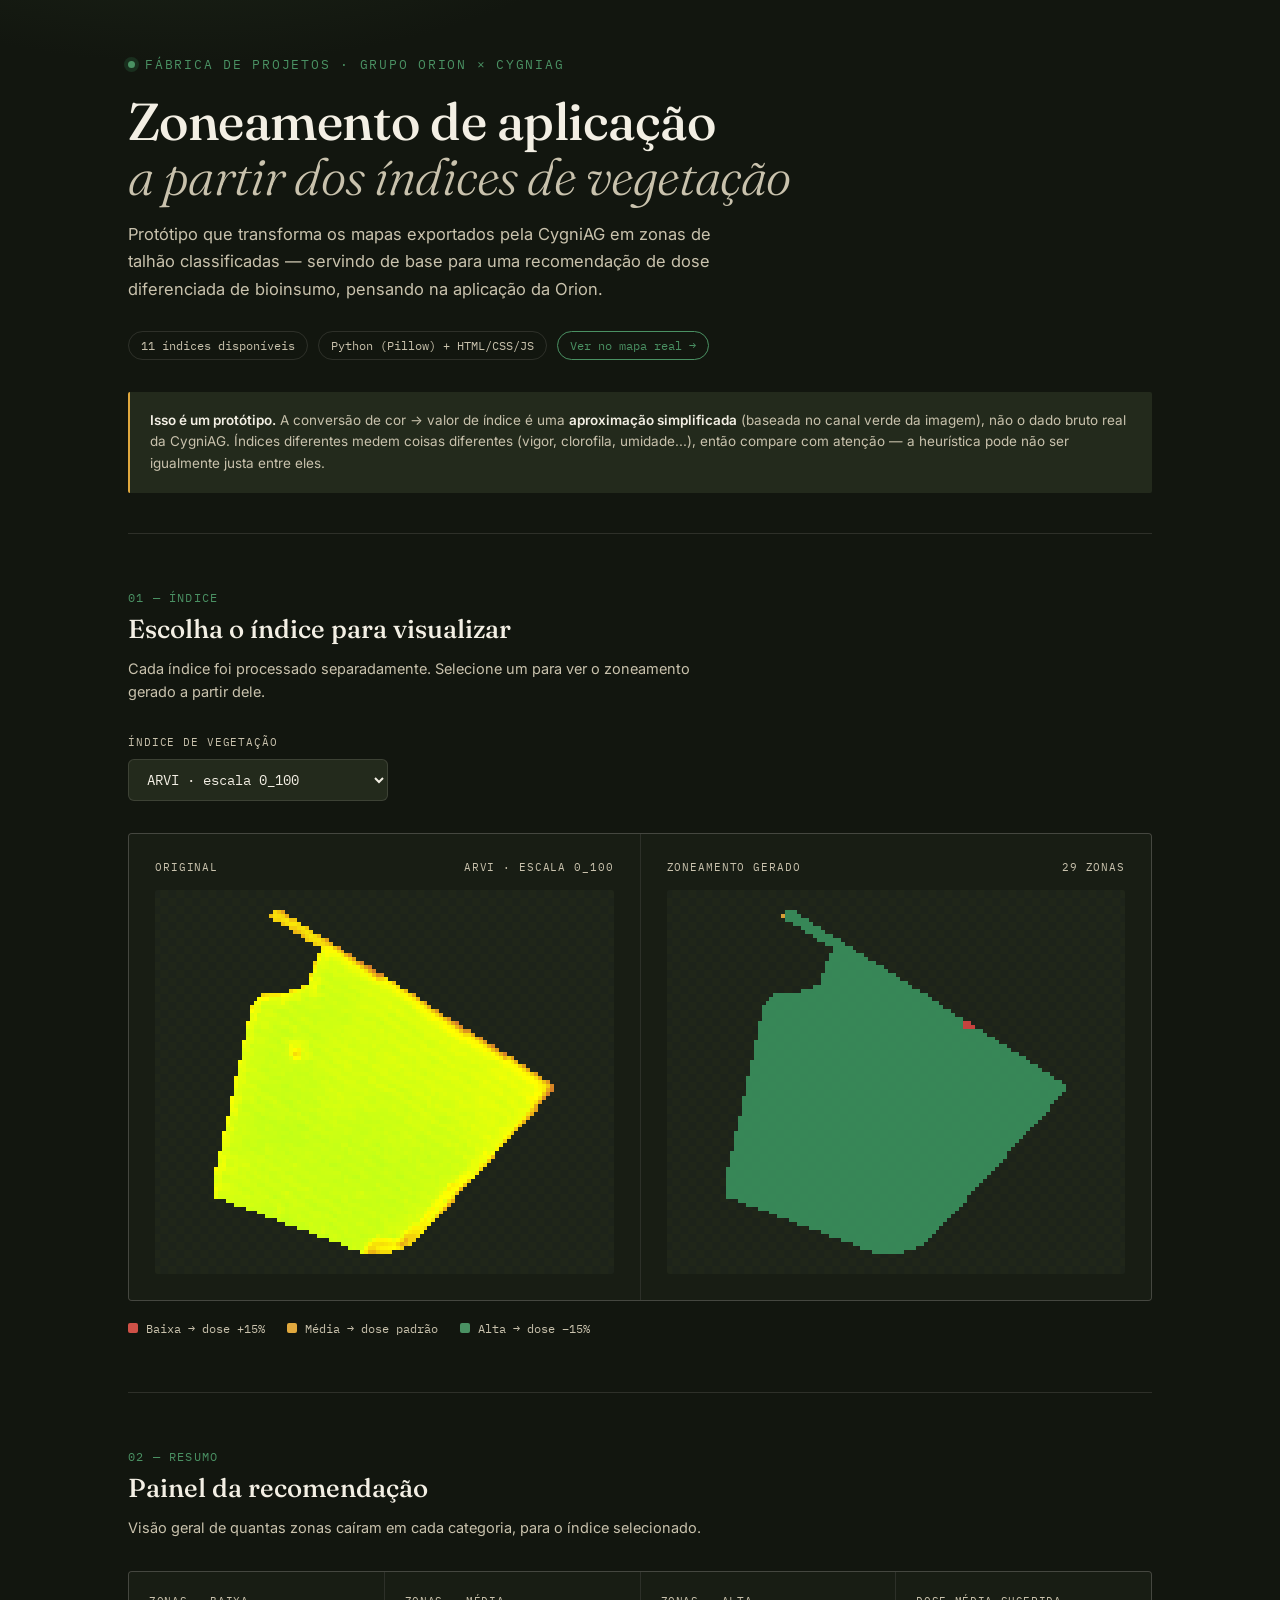
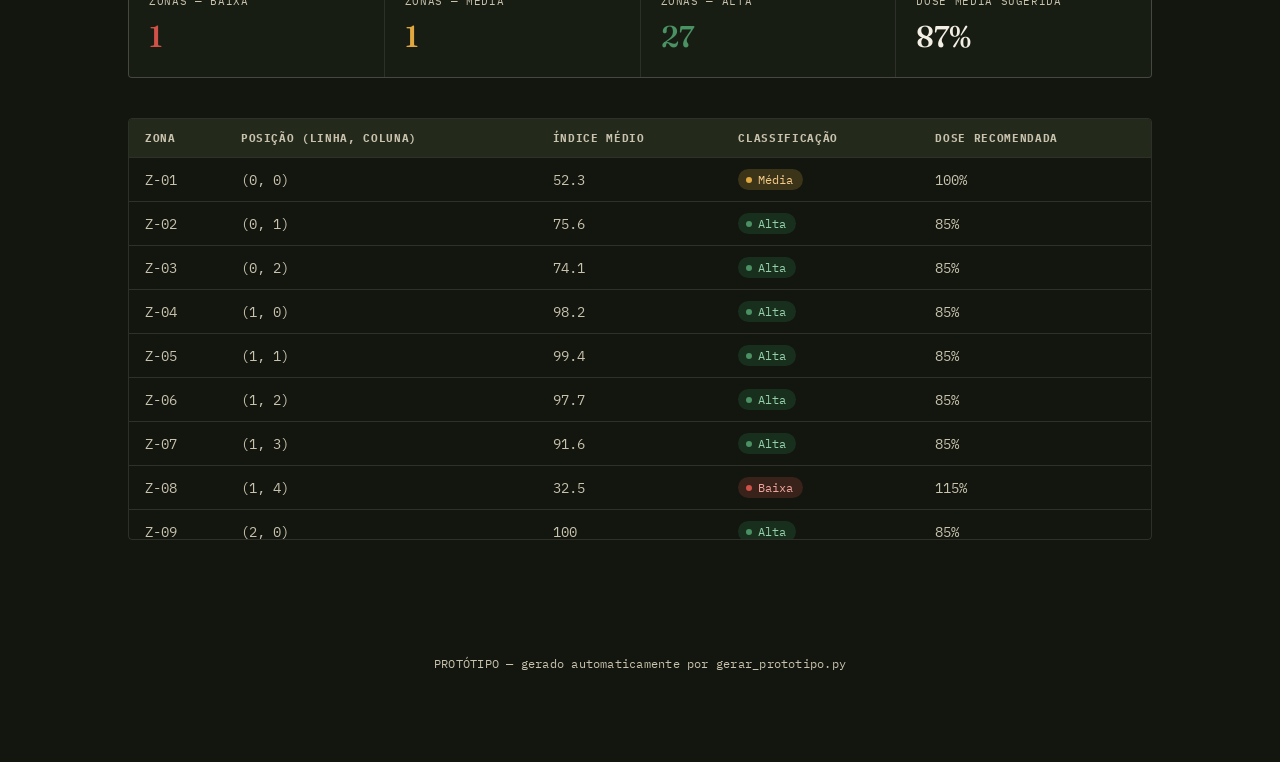
==== commit a0b7a661: "Add files via upload ATUALIZAÇAO" ====
--- a/index.html
+++ b/index.html
@@ -92,14 +92,15 @@
 <body>
 <div class="wrap">
   <header>
-    <div class="eyebrow">Fábrica de Projetos &middot; Grupo 5 &times; Orion</div>
+    <div class="eyebrow">Fábrica de Projetos &middot; Grupo Orion &times; CygniAG</div>
     <h1>Zoneamento de aplicação<br><em>a partir dos índices de vegetação</em></h1>
     <p class="dek">Protótipo que transforma os mapas exportados pela CygniAG em zonas de talhão
-      classificadas, servindo de base para uma recomendação de dose diferenciada de bioinsumo,
+      classificadas — servindo de base para uma recomendação de dose diferenciada de bioinsumo,
       pensando na aplicação da Orion.</p>
     <div class="meta-row">
       <span class="tag">11 índices disponíveis</span>
       <span class="tag">Python (Pillow) + HTML/CSS/JS</span>
+      <a href="mapa.html" style="font-family:'IBM Plex Mono', monospace; font-size:11.5px; padding:6px 12px; border:1px solid var(--green); border-radius:100px; color:var(--green); text-decoration:none;">Ver no mapa real →</a>
     </div>
     <div class="notice">
       <b>Isso é um protótipo.</b> A conversão de cor → valor de índice é uma
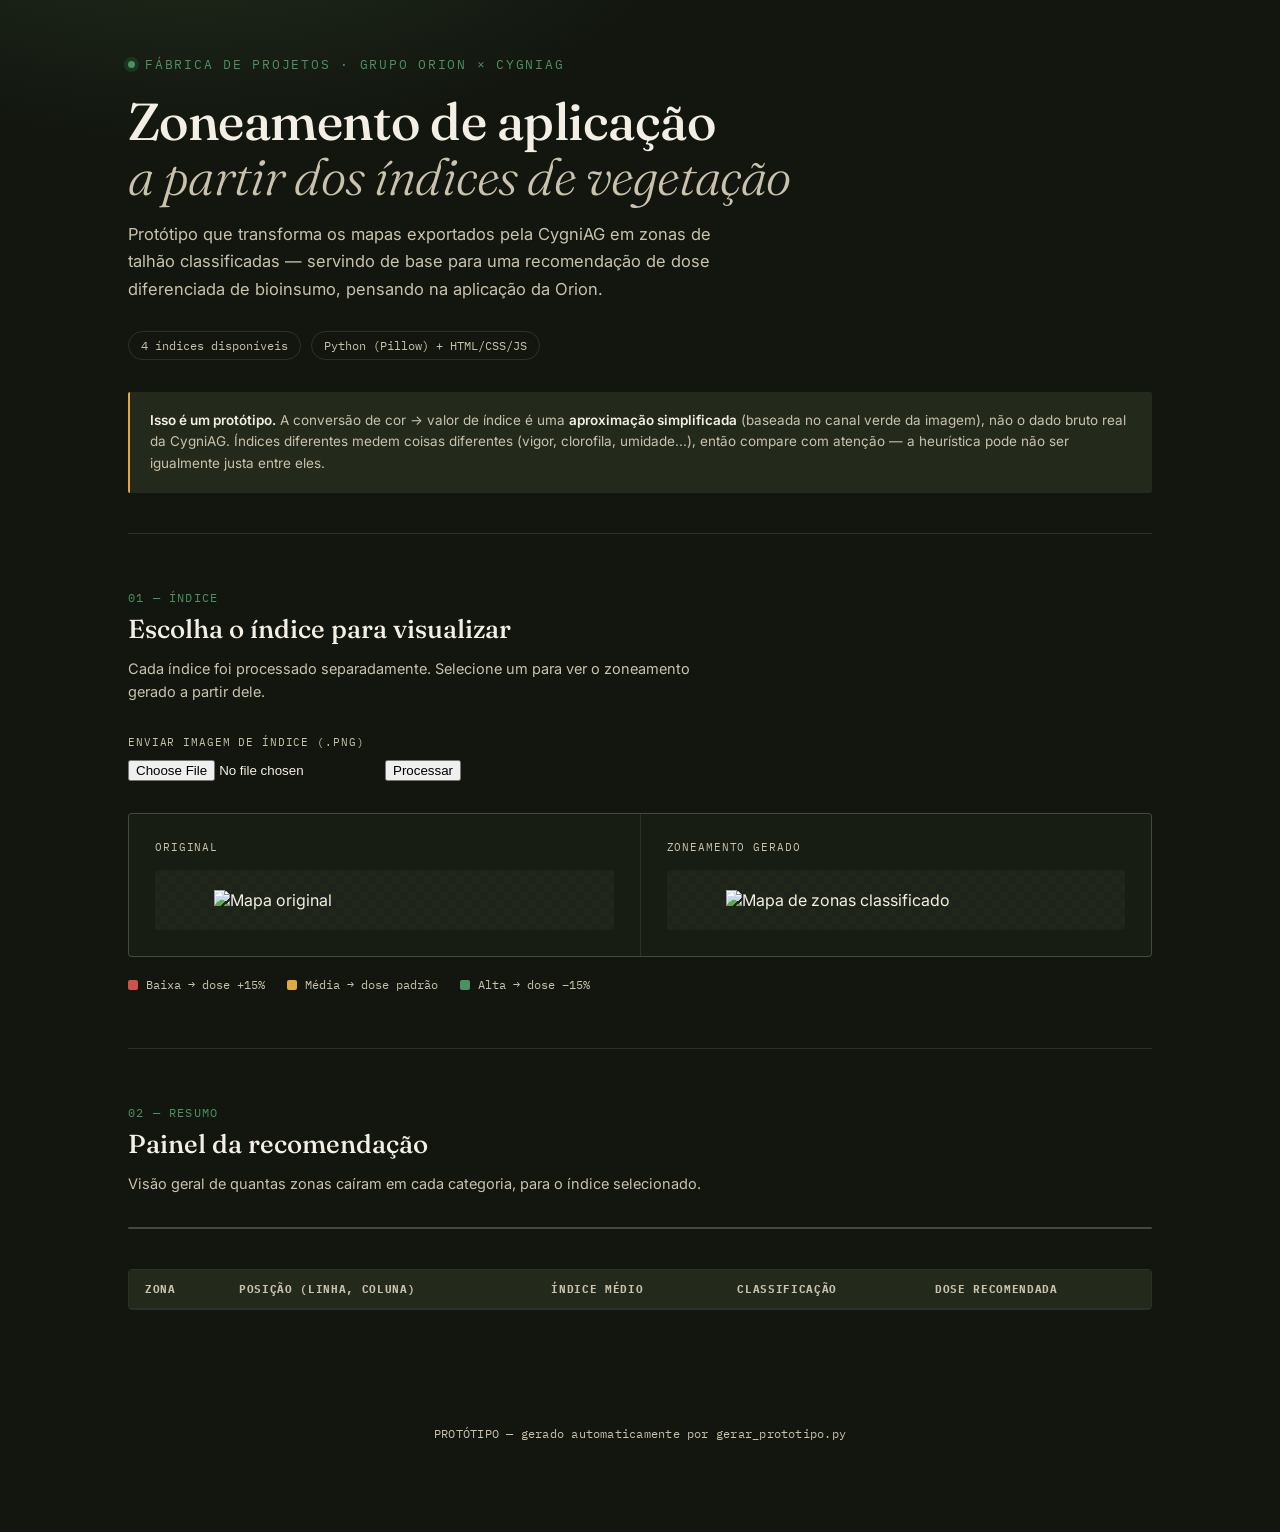
==== commit 11c6fa50: "Add files via upload" ====
--- a/index.html
+++ b/index.html
@@ -98,9 +98,8 @@
       classificadas — servindo de base para uma recomendação de dose diferenciada de bioinsumo,
       pensando na aplicação da Orion.</p>
     <div class="meta-row">
-      <span class="tag">11 índices disponíveis</span>
+      <span class="tag">4 índices disponíveis</span>
       <span class="tag">Python (Pillow) + HTML/CSS/JS</span>
-      <a href="mapa.html" style="font-family:'IBM Plex Mono', monospace; font-size:11.5px; padding:6px 12px; border:1px solid var(--green); border-radius:100px; color:var(--green); text-decoration:none;">Ver no mapa real →</a>
     </div>
     <div class="notice">
       <b>Isso é um protótipo.</b> A conversão de cor → valor de índice é uma
@@ -117,8 +116,12 @@
       zoneamento gerado a partir dele.</p>
 
     <div class="index-picker">
-      <label>Índice de vegetação</label>
-      <select id="index-select"></select>
+      <label>Enviar imagem de índice (.png)</label>
+      <form id="upload-form">
+        <input type="file" id="input-imagem" accept=".png" required>
+        <button type="submit">Processar</button>
+      </form>
+      <p id="upload-status" style="font-family:'IBM Plex Mono', monospace; font-size:12px; color:var(--paper-dim); margin-top:10px;"></p>
     </div>
 
     <div class="compare">
@@ -162,28 +165,17 @@
 </div>
 
 <script>
-const DATA = {"arvi": {"label": "ARVI · escala 0_100", "orig": "iVBORw0KGgoAAAANSUhEUgAAAFYAAABXCAYAAACeCrJSAAAZsElEQVR4nO2d2Y9cV17Hf7eWru6q3tuxnUxmsk0YwsCABA+AWB4QIPEwoEGsDywCJBBICJ5YhJDgkXf+BR54BCQekAakBMaJnYXMZHHCxHFiO47t3requnUP+p7f/dQ53d7t7razHKnT7qq7nPM9v/X7+92bwu5jbL3dDYPLbds817Mv/tbF4n6u9Wkb9wzG8n/Nh6kndy2MzKqdpm28MW2P/srlz8Gtx30BsflGN4RRYc3eyBqdYLvvd+Ln8z++/pkH+EAAWHlhLnRODCLAGuV6y3pf2f5Mg3ugi18/MxP0u7UwdAk+37H5H/tsSu+BL/rKvy2F1vTI2sddgsvVls18beszB+6hLfjqvy+Gqad3rDU7stFW03bOTdrSz6x8ZgA+1IWuvTgb2ktDK9qVFQ2z/sWOrb4+a0/83oefeoCPZIFrp2dCe76M/x6utmzn/KSd/MaVTz24RzaGa80w6hdhtN0Ia6dmw3f/8Yno7D4f9zk2QiuUoQjVqAhVWYTtd6fCxX86+Tm49yWtq63wcZgMu6EZ1kM7bIZW2A2NMFhuhSv/shTe/odnPlUAH5mdG4YifGRTNmkjW7cJm7LSWhbi39Nladtnu7Zyet6++NsXPhW290gWsflWN6x+xayywoZW2I61rG1V/JmxoU1YZT0rrbzUttX/mbeVs3P23F++84kG+EgmX240w3vT3SihIytsYA1rWLBQ316gCmDZgrlBaVvf6dnymXnbOD9tP/D3b34iAT6SSW+HZvjQelYJZGtY04K1rLK+NeNnXRtFqe3YKH4nM9G82EzS+1efPOk99AnvfNAJlx5vW1mbAEmsJHPaPK4N9SRkJiZq8zBng/hZd7Oy9dMzdu2VxXjss3/+3U8MwIc+0TIU4QPrWddKW7aO7VgzgisQfQIhSqmA1W8NHdu2YNM2tJmqtO23uvHz1uLQJh8dfCLAPfRJXgpTQVIou7oW4XIbKyCZgOytQBXIAl2fETFM2SgCrRF/bzZs49VpW/jJtYca4EObXP+jibB6ohH/LXDOW8/WrR2lUKAJXKttrh/j4ZcAL8a/BbBL9qwNx5FErxpFSrL71O5DC+6BTmzrrW7oPN639V7TtqwVwetYFdX+sk3asAZRwEl2pfgCUL+RVB0rSeU4gMd0EKLpp1xp2cbpGVv6uYePNbvrCW2+2Q2tmZEVE7WNLMzEYO0WzWg/[base64]/gDJvA/vYJqPEWi2BpRXxOx0nqZNEIpX6CzuLOdDf+kug+qd7gW9lDm63/pcAJWvThnX6IUYQK6/[base64]/ohh+GbpC6KWRC/TS0IEmPVNrtXgKyiPZSpsE5AQGCnAkggLVa6gSMrqtrYgoY2jCBK/OiaEPf47wErD7XPWWLZXcFuo7phdJ2z0/ayqk5e+zXjraZ5I5u9lGYCpNWmmg/gVJlJzsQLlGS4LaNohRqkTgsneNSKHDd8Qhsncu1BCxcgb7DXvvfbrfza+oY/a1rQe5oJNasjNKrMVprxaRi+bUF+/KfvnckAN/2JtWwCBdbU3Exkk4tQkMLl5Tg0bVAAavjWjXJogXqG30uEMbXzJxfWf8bYsZNQT7BMOYYBJRHDEU8T9fV8ZLoZhZVaE7aCEDWv6eGI/Wa2erL87b2f7P2/X93uKzZbS9+OUwGLUK2VYsjeBfI+kHFiUe1kK3a9voCU6ikgWTBC+DksL26Fx7fv7fxZmEmdM2J7D5+bBH1ScOtdJLeaWjJsrByrWWrL8zZ8psL9r1/cXis2W0vfDbMBnlpAatFE2MiHe7pXeqmavu2Uy9YR+p41Bk19xu7g/LszOEmPFMSocH5+kwbin2FCYO80dlyZJ36M80XrcD2ykcQNYw2m7bx2nR0bBpP//H7Bw7wbS/4VpgNyp6USeU2EQ9NOuruxVVQAykWSPpeACmjcnn0hAEzgiRyPYAlpRUwkljfWD8Gslz3ozKBvVdIpt/6HprSHd4wSu9EqCwMC9u96E18K9+aty/[base64]/YdHeIvvG6lttj30RJr4YAbo6ChUFh2+9O2fKLi/bE739w3+De8gJXQidI2q7aZJx8Hl1SsyJAlxQ+axu2UXvq9do6KrGIpZb6eNQSVWXIw1sGKhIoIOUkAYrvPLZ1zUDysfP6rfsTV+eOUueFfWHekvXHtnxwecKWn5+31bfn7bm/PnvPAN/yxHOhFzQpSZ2kNCdCNPDm+lsAPGWb1q1KG2037fK0Vwu2YwLhOZSOkXRqM3Q9XUXSlKTXpVpD9+U+RAlsA5Knc32rHChdUzYYIXDZ9tAMVkzfyXA5/D4ENnFyryqt3GzZxivTtvrmnD39R/fm2CQmNx0ChMCeBWvobxxMsnEujzvvTVlrrrSt6VZ0IjijRg0I9k4qiPoTGskiww+kwmMVpRAn5oSOz0dA+ga7JdVvAaaoFsA883Ot6mfmRAv3CMT9ha4XwW6YjWYLm//pNes+s2MfnTgerr2+YF/927eLA5VY+FP3+m7vyHwAmZ9ZK+1p24iLeD+mv85EeeiVQPSQyDeDzcszLAc2pa+k0G5/XbW9wuvXxIY7V+FhnnMYTpBrYxxY1xzfCDcTEEbwFDqeirFSYsW9oiPbjwxs7X/n7rihpLhVyVqxq2yVGCuH1SVUk27WoGkxFAI1UYE5rKMBLWQ4lhAHT5uiH0ksgOg7bR5aQHgFEK0bZGXwA/rtoZhLNBtExkcUIu3BoWLbfZMF/mhPau7fpfg3JhdVYcMr7Rg9HP/61duCe9MD1GdFAdAX0LguBWWncSw4p1B7c6SA9BaHhIfnGm4yBIQDS0wswCDGqSCwaLIq4mRCMbw+n1Gl0N0lBBQ2NRxk/17nYGqIUnQ/aRB1uphF9hu29UbXls8s2JN/cPPo4aZfvB96sbqqXcfQk0Jqkg5UYq6Q2rzsUtSShNpr6N9EFKisFkyYhCQ5ceOLZQO8dNPcE1ZhOtxxuWPy+7ilhVzHzRF1QE+S6LBGfU9ZiDmirZFMl1aGynbfn7TVl+bs0V+9MWt2U2A/CN1aYifG8SuSAE2oQcZEwJ6XsENtz4geCLVIcx0Q/xfcbD5Qd/hXnA0xsZPivlEOjDsobZbbVZmc4djukr0laXUJZ+OJInKzBoeseQpszUOC0BqFmBrHZr7X5q6T3hsCWw2KcKHtFKESg5ycznlYwPLwhh0nRSXccYekhXlq64vLq7FEB0yIwF+ptIbbSl8oDie3laTPuiZmK+zbeIQD6dP88/kJtDxdx2n2MsdH8KfPIx+s1HhUWP9CJ6bFj/16SotvCOxKmAiyrZqQJJawxjMnXxiShGf2W6bYNtSLwJGRljoN6OEXKg7wLJiFSdp0Lsej1mw1jtQ3NZWA4CTI7IhEIGQAWJoHeaPhTm40body0H11SPFgnBB5GV4SrNOHK23b/HbPVr49b8/8ybnipsAu20QMhdh7LXar3mXsJ+UW1Jneq0YmhdSmXLWSZwc8pBfTgH0lvSWJ8IpEo87QfMGWSSlqnJsbd6650/V7QOQwF2x7ni6zbjJLT24Sx6FjJuo1CeDGThETo+13puzSN0/cOEHQ5LFLAtdV3FWA3iuvBPhPktJU72rXABP+uH2Wg3HPrKkRa0LvuQP073QMi5LT9JYjD300vCFEWZ1XLJyTdVDcjsrOCgiXbsG6n/PVSohdMUmASnShGUh6FbEQKbiDc9PhhFTTJhuVhcps672eVUNlhjcYBN39OkDPva6zT/Rf6cYp6E/[base64]/wIREPyDztNnWs+ilTZblpEYKM9N2JUXl+z7/sZT3+uAZQKaFIvLvTf2xYlrl17ycC1YsUQ3lqabe7IqmCrLJijFbWeNGdg0SBHu7w6LjSMuTXZO12XeAKHP0CRIcJdW10CfS9r8/doKj6y5e5pLv5lro35kFifKYIMrbbv6n8fs2T9LXO51wLJLSmWZLBUAAaaJKMWF6PBJuL0E9EEddKeSTHJmzp1CRqc6FmwWLJU303mQTiCPSqItMgFqMJIG0P8lW+je3x2iNgkgUHUvRrq2kAnmjXncR1EJhUxPt1MDCuZidjiylRcW7Eu/u/[base64]/XfbTo5pjzTeEic0cD8A2kuPTnar5oB6aM2F2bhdPUufPngq29PGsnf/n6VqY9UOuJwbN1aEP8B7mBqgowXRhYkU4tIo9Ru7Ec4txoSoMTJdjfVxUgzZXnZgPyDeQzNoq+Bt8wX6iHP8iybybtoxoApc+VRBA+wX/0x5qViHY4XLFxqfoRbGlzaFdOH7vp61r2ALvVcLupSef0WZIqB8Cl2NVPk0hK5ao5qkGWFHQy9aOyCojegJlyd6QxkTQeVxLfpga8/c4IO429dFAkvZJSWDMH3zM/AUsmhWmQcyI8TP0OLvUkCbG7cqO05W8u3PIdOHuBraV1u14kEsviNFIdKT1LQJgTMgdYZCDlWRDhjM4ke/LiI51dZGpJhZHIHExWJJBgpCCBSDaUllPCQWKJtXMTJLsMdwARjlODR3ZzZ3ZsNLCVU/N2/BdvzcleB6xUuJ+1EzERqQh1L2xnyqpcnQim2zUQUnddDyAEPd2vrrKJuJFhcJvpEpf6DpItdRO0N2zCifKZm4wUewtSWU/XIN8aNyN+voSD1NQjB5dqqr44KiKF9VOztvSzt2/NL/LEQN2EAlQA55KSk9yYBsISbB6ECKaiVXt+SGYAB4zcxOwPzEl1oe6QNqm1gABIKhN6KgzPTsU4T79dMlN9DufGRjjMqYUUn0+mGXu/JHAv92z2hzfurjSzFtqxvnW1biXy3Uy21ifnO1ntS//woqhiyLgFPD1Sz3dcN6/EJmPgToXNowQD/QcfAHkDwZ530HD/seBkdTAB6dqVKiJUCyLXWveFYWJUHu+/O2m9Z3fuuKBIijxuW8/PxDMDFp6c7zx0SfRf2oRiDxNF+klLJxuCJMPw57UoyGfMgCupTxjV1MBs5QVKT33do7vGpJ4CvqfcDmVIHCsp97TbwY+m47XeXYG6x8bCa5J3J0fgn7Mw1IlSB45t3PAwJmds3DGI3CuHySu2Gr09Diw9PAf4mAgCfMig/YwY8elUTIVTXIxj1b2RdjFTXj12qffHo1JZR59P1vZ96nJhnR/avCtQ9wALucvFsZGCAWkmpHHAPL5zFfUWn3aWWlbjbr9kmzVRX0CaJzZTcSLO0avC7pFpspC2kJxom+EA4H7hI4g03OQkm04VwkfyEx7BeLVC20TioWsf26isdXJ016BqNLCvlI9RW1QTz+j2CuovmQe3Q/RrJdKkqKUAdaL/ChIlr/JSttE35P2uLW5+3I6iOz7c82MygCtJMVlV6gNzX5BXA/Lsj3hWD4nIUR23Xb3a6p5AHUusJj9nw9h3BeuD8rNodwaujtp9mn21YGhBGzcJV2MvnOf+ydunhgn/zFvjeUQJULDJUIdsdEpGnHTJIxGqxS71UC7usOAiKLvoGTHMg67PEzlLw0FMAMyW7b6A1eSkipuRxHNn43bOLVdeYdXwnabolxh3yJDGWHJyiXaHQSrpw4GjHuXOzEcuibmqY1/hdjWziXHzRUp7vXEkJTqQKmmO3pMmDVFbJ/W8yGad7tqxn1++Z2kdAysp9aDeB1fEXsLya0qwV3CTgES3t6qXO+MsxiEGIgJ8eNaU1QgwV0vIbB1DAdL7q9wWwh84oKmaQRwrASHEYzjTn2JcnCyUJYTi9HZl/Yst6x3A20QLPbxxraU999bHvX1TrkKoMByoZyq+uDw+TKSJZQU+HwDI34RdeRaXp7E4MlQfFotGOcwT38GYER1gjRPnkfocKJfrfJ4qj61Irx/cexgL9cBqEtdsYk+WI5XABpI1Yf8AGQeFd6WyoJG3xDNy54NZ4bEjKr80bsDBYjNJDpBo1Jz7Mx8NnZ+qyyleJgnRdaX+AlU/6p2YvRysc/LgXjLREqEt9UA9mVQKtr0jkN32h92SFDNZfyTI60Rl/MwdW1q4L5CZ5+UYqbs3y/l96JXK25CcqCQ1ddA94/OQ0CsF/pnoP8uKfe6QPcAi5HvUdmr+o2mLg6E1T1YHBmoElvKIw0pYAtGR7KLbxnQcIZlLNMWN1BhR1vShl1d8kGBowDHkhbr0FIyTJyQmOWeB9NJY4exbyvtIm3OHRZsoGnbM+qlkc2bKmj9yZ/n/XQHrHKNLiY1Lwl6/EmCpAuvRA49EsEC8OQE8+fsgS10BLTVBJO4TZ+ZxKjYdltVNh65LTxbXgwvAVmPf8wdA8P7Y4edszcJa0xqdyoqO2dbzM7bwU4fzCpSWh1l7azYuIbJ/PO3iUkBATZhFExtqDQ87WTeOQY4o7vUMLq0Bp8TCBSt1exIHnrPV8Eqpd3Y7D9GI9pHeVsowubnhPN0rVgDWmv6660awK/967I76XO/LeenJGI2c5iuyKgENxtCElIBdCenh9wfcdGyjBitv4UkFPDwzJibZTGedXF0VYxJ1CGA2gvkl+tJZKXdmiWakUsxT4Y+NdqII7zYaNjjVs/kfPdxXXLdyQoSnXb0bxVUtZ61SpdYlg+e6IG7y6KFdSzo8qo7x0MrtJwmqmw714dLN5xua6lj8uKNKfbkkAL7xdOVgxWWDnUwZ2SO2a3pYrRGCNS60Dh3UCOyJQm8CEh9k9nqYj0/J0APlJEcC1gkP97q07eC1aQgmY6qsGGdyzkGQtQ3rLj8a6VIXIS0/9E/xeYp3tSkOIrSegNMGk9mRu2krZCqU8+s4vRlk6YPK1l+Zjnc67HHDnXs1LASeJaD+g+ojQRqQLLKhNFl4n2kxNiXEvnAJSDyZD5Rj/tAcxDihHKms88OuTWyeCBPi57ydVD9P2lYEN6a4u2YX//nkkf0fRm57E4GMvSr2Lbqo7RftNnkdyjInlHeAU3KhNo8ZobxNWETNirQz7wFIFV/KN4lI4ftF69vi7tA2J5vW26rs2n8s2olfOrrXV9/Vjc6ExUDE6oyTXtPkbThuF1N5usxKKQxIk1y6eWSehzvYwLyXFqlPYVQyE9CdGgCrUsojZd+KZoivrdp9YdoWfuJo3yx3Tzf7VjgWV5i6AF1FIZYnss5n6kaWFRt5h6wAgaimHwsWDQ4XlorK7/4yDP/WZvHg8VPVZuxR3ew0rfF6x2a+dvcVgPsd933D02Ep8FYhbGUzI05S4L43hm1kcS8g8l/sO7UumiX2RyBkbfmrS561dSs2GjaYsRgBTD7eP3JQNQ7sps+H4wGJ1YCclrmgeordFDgKhyBEKBoSE+s4qMLUQ+UNbzgmOF/9JdBFWmvMb5YxAQhlw9pz5QMBVeNQbvzf4ZGASlMF3d8XQDSQmwlKPthSQixqW4oAcHpsiu4hQqW3WVdbR0XsV73bqupBj0O/+cthMaLUqCVLoRlPtKC+nkB4gkBNDAIFEwJJTX2tU5dSTtqOVcstq2qN1//Iotk9WKbqXsaRTeClsBSIbePLF7LnalPflWd/u3VLELb6EevHPizqZv7yiWHMqKbeaMX/WZtGc2b00Lz69IFM4kxYrBMQjxzyVDl/zEkFTknk1G4VZ1o0glVt7zHjLfQbZ2Zs8kueSc384NF7/5uNBz6RM2ExVjB4YxFZmxj+J/vbNvi4PbadjXaIlF9jyp9l3TrbtfbC0DqP9a33PQ/Wpu4fD81kXgxLwd9X6HFqDJvebZtVhbWPDa2h99U2zIpWiO+u1dvf9Kjl9Fcfzv9X2EM5qQthKhz7uLSNV2biS8gmjg+steDBv56l7H754ZLOG43/B+kSOzHptpv7AAAAAElFTkSuQmCC", "zonemap": "iVBORw0KGgoAAAANSUhEUgAAAFYAAABXCAYAAACeCrJSAAACSElEQVR4nO3dwU3EMBAFUNs90AvyjQNd0ASV0AQHKpkSqGGlbQItUlbZkA2b2N+e8fyRkLiAwuMzjhJ7iKGg8sfbefpc3j+fSr7XaJWOfuHp6/mKukRmhRBLEO5hCtNbBrsFLM5xq8BOReAKPXat1lKanfbeqomdV3beHmCw3hc3KKzn9DaB9QhcdfE6UnnQxS1qApSB0ts9saOmt9viNXp6VSV2+cuwnGC1sFNZxY2WYMRQe1CfWKvpNQVrqfc2fQhTuzS3Bvjz2BalEXg3rOY/Q1EEnEZB1XZ90eJFW0hvGhFVwzWbu92ycms2NOxUPXBdwPZIb9Leq2rX9+vL+fIRwOUmsctC40ZviW11a+Y2sejwEBa0uCXvbQD1MzOxoPQSdqNKcAkLSi9hQcB3YT0uXI/Uoy5MLCi9hC2oLVzCgtK7Csv+ur+WZkwsKL2EBdQFl7CgIizo+e4fWC5cdR6aM7GgNxGEBb3eISyoCAt6GXkDy4Wr3hteJhb02pywoL0IhAVt8LjCsr/W3TXDxIK2IhEWtL+LsKBNc4QF7UT8heXCVX97JxMLKsKCNiMTFrTDO7G/YrbNM7GgswiEBR3wIGzgqRlTp8RdJ1aAR+/dwgp4noFLWGkwJOLmyKeXe1ppDesBWBqNNHF1SFkazonZNR7KMrI0Hr5zaKCZNWDpMNGoeFKcdmTpNCaq2gg+jcDScfYWZGhkVoDce6CZqcG8VlDVjesfBbX5f+5AI2tB7QaLQNaEqgK2FFgbqDrYMKv/kLVizusHzs8ZmMqqvY8AAAAASUVORK5CYII=", "zonas": [{"id": 1, "row": 0, "col": 0, "avg_score": 52.3, "category": "Média", "dose_pct": 100}, {"id": 2, "row": 0, "col": 1, "avg_score": 75.6, "category": "Alta", "dose_pct": 85}, {"id": 3, "row": 0, "col": 2, "avg_score": 74.1, "category": "Alta", "dose_pct": 85}, {"id": 4, "row": 1, "col": 0, "avg_score": 98.2, "category": "Alta", "dose_pct": 85}, {"id": 5, "row": 1, "col": 1, "avg_score": 99.4, "category": "Alta", "dose_pct": 85}, {"id": 6, "row": 1, "col": 2, "avg_score": 97.7, "category": "Alta", "dose_pct": 85}, {"id": 7, "row": 1, "col": 3, "avg_score": 91.6, "category": "Alta", "dose_pct": 85}, {"id": 8, "row": 1, "col": 4, "avg_score": 32.5, "category": "Baixa", "dose_pct": 115}, {"id": 9, "row": 2, "col": 0, "avg_score": 100.0, "category": "Alta", "dose_pct": 85}, {"id": 10, "row": 2, "col": 1, "avg_score": 99.8, "category": "Alta", "dose_pct": 85}, {"id": 11, "row": 2, "col": 2, "avg_score": 100.0, "category": "Alta", "dose_pct": 85}, {"id": 12, "row": 2, "col": 3, "avg_score": 100.0, "category": "Alta", "dose_pct": 85}, {"id": 13, "row": 2, "col": 4, "avg_score": 93.4, "category": "Alta", "dose_pct": 85}, {"id": 14, "row": 2, "col": 5, "avg_score": 81.4, "category": "Alta", "dose_pct": 85}, {"id": 15, "row": 3, "col": 0, "avg_score": 100.0, "category": "Alta", "dose_pct": 85}, {"id": 16, "row": 3, "col": 1, "avg_score": 100.0, "category": "Alta", "dose_pct": 85}, {"id": 17, "row": 3, "col": 2, "avg_score": 100.0, "category": "Alta", "dose_pct": 85}, {"id": 18, "row": 3, "col": 3, "avg_score": 100.0, "category": "Alta", "dose_pct": 85}, {"id": 19, "row": 3, "col": 4, "avg_score": 99.6, "category": "Alta", "dose_pct": 85}, {"id": 20, "row": 3, "col": 5, "avg_score": 85.0, "category": "Alta", "dose_pct": 85}, {"id": 21, "row": 4, "col": 0, "avg_score": 100.0, "category": "Alta", "dose_pct": 85}, {"id": 22, "row": 4, "col": 1, "avg_score": 100.0, "category": "Alta", "dose_pct": 85}, {"id": 23, "row": 4, "col": 2, "avg_score": 100.0, "category": "Alta", "dose_pct": 85}, {"id": 24, "row": 4, "col": 3, "avg_score": 99.5, "category": "Alta", "dose_pct": 85}, {"id": 25, "row": 4, "col": 4, "avg_score": 94.5, "category": "Alta", "dose_pct": 85}, {"id": 26, "row": 5, "col": 0, "avg_score": 100.0, "category": "Alta", "dose_pct": 85}, {"id": 27, "row": 5, "col": 1, "avg_score": 100.0, "category": "Alta", "dose_pct": 85}, {"id": 28, "row": 5, "col": 2, "avg_score": 97.2, "category": "Alta", "dose_pct": 85}, {"id": 29, "row": 5, "col": 3, "avg_score": 91.4, "category": "Alta", "dose_pct": 85}]}, "evi": {"label": "EVI · escala 0_100", "orig": "iVBORw0KGgoAAAANSUhEUgAAAFYAAABXCAYAAACeCrJSAAAZg0lEQVR4nO1dya8fV1Y+Vb/pjXZik3TiTJ3O0KQ7nbTgP0BiBb0A0TSCBiEECAQ0jRjVDBII1CAWrFggsYBeoJYQEitYsIMFAsSU7nYMmTzPjv3m31iFvu+e79St92w/x37v2XGoLPx+U9Wtc8895/u+c26lsHs4Lvz1x+rJRte2Ls/bJ3/t7eJezvWwHXdtjNN/8VTdPzQ2qwurJqVtXp63F7/03v8b1497MsS5v3qytqK2Tr+yolPbeLXH95/5sfMfeQPviQFO/fkzdf+RkXUHM76ejjr25A9c/kgbd09v/szXjtX4t7c4tbJX2Xilb0//6EfTe8u9PBlCwGStZ6OVvs2GHUMMPv/1J2jsj9qxb9703p89W88dGVp3fmazcWmjGwN77ifOfmS8d19v9DSQw9LEim5tRVHbaLVv62eW7JWv/O9Db+ADucEzXztW9xam/Hs67NroRt9e+PmTD7VxD/Tmrv3Do3XRq81qs82zC7Z6ctk+9dv/81Aa+EBvau2/lupqXFg9LayuChtd7tva6SV76csPH7E4sBu6+vdH6sFTI6snpVlZm1Uwrtn0es/WTi3Se1/7g+MPjYEP7EZW/vVQ3VmcMQyU85VVw9JqRIVxYbONjg0vzNnaqSV7+VffeSiMeyA3cf7rT9SHP7tKQ5a9Ohl2XNDI1VbHqlFh9ayw8cUUGtbOLNnrf/itD7WBi4NKWvOfGHLpF6AkJeCXfwjjjkurthJXgfdunpm31feWKex8x5+88aE08J4yr1sdvSOAWjW9tehVNCY81Dp4nd4r5yq+7izNbOnFDTv66vt2+IVV++9f//SHkrntuzdc/JvH6+XPrNFTEQKKsmZIQIzlAEofRVEntDApbbZV0qMn73dt4/SirbxziN999ffe/NB4774PdOVfDtW9oxMaq3toljwWV50W/LeGIFYXgRRwBCSDkTdL2zo7z/[base64]/du3lU/o8bFt+ZrnRs4+yiPfsAqmYfeEBn/vKpujs/tbLrd1qY9Y9OrJyfcRkzu9fGf2GUmXsawgCMWPbhqXVjXFOcbaAY6C5+QwO7wVOSq/kbGJ/GxSSMShtd6tvqqWV76ZfefWAM/IEGsvJvy3XCm8kDccBQSEyEUoiPsHdp1gECwOvMaIBWMAgTGM5CNOBYFkaapljMZObzhoMGdNBFEQdHVTA8ILnh7/GVnm1cWLCP/9SZB8K4dzyI1f9cqhkrH500y9MPGBb4s+yn4FiDVblXIgHBwCIF4aVTf1+jgD3xc3grfoPE5qMTcuBvGZub3zHuMsElkkFqfHrJXv6V+0uN7+jiV/7uaD33zJAxkp7qxsGvSU3lffRKdzV4HYlA+juhAE9WdZOUZCydg8tc5/QJjNCBKIPwAOOKwZXpHLP1TvJe4N8rPRr3Ez936r4Z944ufOOfXUApzLpLs1iW5SB5T3jadHu2LyJZpau5F+I9X+7yYH6M0DH1CcmMr5HGOR3rIvyIXLC/YSuRC/wOht44P09h51O/dfAVizu64No3F2ssOQB93kDmUfDQVHpJxuASLzNDBIRq4qawamDXTs0YmxuSoQD290TGo0y0mPMyTsmL1+n4BAP3bpWJYHgMHl/r2frpJXvhFw62YnFnhv1GMmz3kWlKHmLv8kZ4HzL+oE7ZvHZmxRu2drx0j0ye1hifnouM7xiW3pgdYmOYpGLQsDeiBIk7Hb++DDxC2DCbrXZs49wChZ1Xf/fEgRh414tc/8fDde/bJhwgk5O8DN0vpWd0eFRd8PNgTrPkafRmj4cSt4lnRQKcfYUwg/CQhw98BUkORkOCknExaUQdblx6r8dchRjBttpamu/6ucV9V812PfnaG4s1DMEYC+9CBYDLuSLUwqFYmgzcjr3yxJany3MzShtIw0OAEiRDiaMHGg3JDdepfNKQLHV9rQZPlry+Y14yt1lh05Vu0nxPL9nrX90/zXfXE2+8NV/jJjvLs7RsMXgZkzg2yX3yDizZgjecwgCMpt/ERT0eMxQ4EoiEBaMIWbjBFI/zyclDAL0XsXfsYQArBe85UmEYGbtxcaqNpDegHITj07+z9wXNXU+4+c4842u5kPqyWp4Fr/Jl2fZE8ySWlisN74KKrsr3651G5XIWvoWRy3ZiEzLgd+Cs8F7FZJ/gdJ20GjQ2GlwGxr+TwsbX+vyMrO3Le8vadj3Z+psLTMPQUuUtuomIZ8jQsxRjQwMo3eBYyh6baTz3KN50t8nmMBJeo5pA7OvXKfqJvTEE+QQwxhJqeSiZphVED/VrRszWqtBcTbPE5gfCw/qZRcbfz/z+3mi+xW4UNjEq3GAVsCcM60sNSzDiWF5+6SakwAtJJlSyYQz1JTzLjCI8zAs1KyGtFISidA1OmKOO9NpDgyfE5NHpPUxWSJXyXpcikdQ42dPCRpcGtvLuIfv233jrno1b7Jq4erV1D0/b/F0gH4d7LqW8S32KMQYbIrFBg2Vl1rNzZvQcWvGUip+4juX1MKwEnxSXG7ncHUtHKJLm4J5I0cfPkRs+kqIugbwAUuGfQ44kcji7aK//0d0nt9v+cONEEqk7C0m5im8zm3tykeo0KW10sc/[base64]/+lwN9PDZP/5msaceC5bT8hQt89JjYybrVZsdhgPr1BS7mdBcTgyvcj1ASU70V16m+Cq6nGbOv+96bEp8VYNXPV7Tq30FibyQEuucoN8u2uTXSsm2XSaioA5Zcr1j66cX2UwND/7kHTaU3PJLq/++XANidSBYI8Fk+mgAdhiJy9iXqxus8IkgxsWNTBRjE0ZlwuF3M6EFCUc0Fp9pcA7VQlvwKNQyoCcsohMlsCLzaK9KSL7MD4YAj/XR6yAGN0VYUFIubPJ+j9T4+Z85vatxi90SFysBwp1ugEgwLmoT9sRIxagymJNnerzOoFpOOxWL+XvXciW0xDX8/Co2ErK5wURtGwO1x5bTbF4GUM4Tm8rv+TVCxnS0w8aSYdJ8V95btle+cmv0UNyuusqLaynjywgLBPYNQgjVyhNNHjZq3IS8PcowzbIOVUwsKpKjCzfOmvhbMTUpY6K4Kp+7ASO0+GRpchWbIwxkK5C/88qFJpsMMnBxukdCSheDxlfRRL1oL3zp5qrZrQ375kKd+qxmQV/DQyQ8e8LKheyWuFI1A23cpjFkMCYH/juor1aJYqzHQiIHea2u4YaPEpEjDTGz7dVfCUrSHTShmiD+3pOpJoXlI0cQMPBss2PDy6li8cpvttHDTQ17/Z8O1/3HoGjVrF3d7Fut0OAxUMu7cI0g9578u4nyNtk+eYxO3CQeYlIvQEYFwRlYxGN5n8INft9pkECEIk2MLgPDytOFIBx+Ca2QOKBcr8nU9VyWJLpBve1qwr4v/mLT51vcqr5FgA0nXIT44l/OFPxYmlnjRQyyai/rSGzKzkIJrn4xLrqhAmZ5sxwGL7VMN8Xlr2STVRBCoHGUojHQUH7OqFjQE1OCk2KXum9SfFW8J8STUITDGScT22YZ/RCgxdj6unpyiZrvLQ3bhZqlmXOPSqxKFCdT+3HTXH7O82fJK1PIkBGTwbV8WxhWcVKHPMRZk7J9Dt22s6kc0gVtVsXCQ0cgxpxEZJ/nk5+X43k99TuomKk47uISqDET29WBXT/xyM0JAtgSR4HZ0Zu4CZauPZYK9/mSabzDlXyB88o7uP0cYQxTqVt3l/F+r8wm1mRWzFUBz3hz0Z+QRJ9ak8NV5ZULXMrpLcIOx6zwxc+bSQkJkx4s8byZPGoeQBBFlSaaCbtJwOWstsrvZXR9wJPdvI1TzWr5W93UdxUlkrzPVYE994Iyk/9kVIgueh9jc2wbzE4U1JmTPIdJaVCR/xP+dRp6rOQSq4KMyuESEq1XNSKOOkxLE9mWKBsPb+I6v6vwI8ot9cyhYAXaP19x4+DmpQV77avf2hkKUJFFVyBOBGUrvBg3hOUOmhr1fcVLz9Ae9wot8wxKqasll/CCCOQaL9mTk4UsDsfnHomUxES7tWEkiAe8Bgkq72j0iQqBXA0meZgSUsmEJq0+3q/fG2PsGrrRE/GAMnb1jSMhmu8IBUoSSBhsF8J1saTYKOzZWJiPUAaVU3+/zISWbtWscnFx8XOPiTU8KksyyXGSsF1Uru/[base64]/2smlHRrCzuSFmIFeLCSMTHNNM67+qqZCkEKnPMQVqwIOmtZ8LFFHAixdU+xol0609Jp+gqZLhu9lJXOqapISY6IzTUAMUTEfk6+J1L2IdmPClbzUkeMMLdHYdNEk2qc21LQxJSXl0bWBVbOdqWqHYfFjzWQ17EShLrm/1+0xYMd7jJnEkT6j7gmlx7dyzrEvHsbBt9RS5PxcNx/1Lk8eJBuN5pAM75PQzZIr4VvGjsaplwxGYvVCAFb028s1wfi8Tyy1NqV4SQN7AguRBobGpBApJS/YfGeeKODlX96peHW3M65yAAvkGd3pIW6YMaxqwREVAfm+Z1/jbxxmkUnVNDi9WLBMyUMGyvoJWpKi01DGxgzwcymLeir+C1G4IYE6QtjhG0DyGY118pKobBaLHQ3wtTRc5JmMxXF/xIUFe/5nb94f1jIsC4buNZF5xJ8zehgNbn4PTTEvEYWCNywG1OBK4chgRmpuE+kA3pQHC0EE3m30hahrYYJp6QaP0uOkPYDTj5quGl4FS9olwdAeHDIy0ko/CGHdY26s1sImV3u2fnLxtvJh27BAATAQeXT7i9EmxAsmkC7+rKYJ3pjz+EIQaJI1y8kguCo1WnHlhCnLfqYf4Hw+cRXGtC25FDC0q2+c2EzfTUIRPpslwVqln7wSkhU2UY4hq/[base64]/[base64]/Ds4AMbte2xHReUc0jk7EniQ6usgjAAb5CQAQPCi7DEqmbAyLDM3A7OORlZOIl4DpHGE54STqAKB/QN6/Nzq56l5OYSYTTYZY10xq2mHktd5uRvfVVWw8SmUpKu2DOGbf6Pfc/dbTHlj1b/Y6kuF9LMshSTe4NmUtlVreuCTr5UW92DRfppcHHvAcibjNP77bZMTSjhmjwJtMSTaHi701lpBwHupSdI0cq2kaaTp9+1Wv3dm9WJiEoA4+u0sEPfuXZXRg2PZZcfthQtVAEv1NzAvzttvi06mAzi/3pnS5LiihYCSHTVPQz/yYhIlqKJbANqStNNf0JWXY1J9Xif9Q20+r4cOpFqa9KiByHh5eSlTWcju3ZACAYVjbv69hKaAO7WrinGJg/xApsED4dHDWzKBN7t7ezaAdOwYGvF66w7WxMVWq4zrxCstaQd2MdqwUSrM0arJdNMY5Jdo81F86R2OSbNkqxkwdjfCzhX4AlL8/f88DV6rHhwJADbhi8dOyJeCvTTSCEWJzZF8VdCRqeJkzQY4/C2pZktWfWyRrIECyN+dIf3LnGWR/CG6KyPgccMDXkeSrKtojl9DSnRJ7jC+R1WjS/[base64]/S6MCyk2tde+x79/bJHSXppbpMlBsyjt3EUzWftZvcol814/[base64]/SGxVCqvPdKTI6RcB8k5syt56CMQELa7RRUPDQIvQbRwIhYOebOwIyNUoTca8jDsRFiNiRWLPW99Z1vLSCpujJ9V6U9FeOH7KP//[base64]/m1jbjI1mls387wHzcTt7tVEmvygmLW4iOhJcW32mv5qYSeMzhId2zw8AZiZnsH+7mYwmu1sJqzQxgd+NZL3eoxsG61o66G59HMVruM+diyOjw1Z1uX5/bbpmnsN3tzeHZQCxvmTQ2NztksSSxdVh0E5rNO6sJL5sF+MpShHd2tXS9SzTwhxmd5lXZbaz5Vsfb+5xCzx1d7xKt4PV3r2I3jhw/suQW7XgRGbkRoiSRNjQleUYh3K5wWmS7gvD6u5PQ1dag0Nfx4lIlY0/beW7E5DTzbD6baWN6CidYfIABs/kPSWn1r+Y42ZezV8YEuNDzfr2MPgj+ojB6ReWy+k6XO2yQF19zQESudWVFgRrNIPCumAfatSoISks4Zypdvq/dtnIRVvjll9cSSPf0j+wOrbnXc1cVGF5H+myKcRI+oIMyyrO2tn/yeFLLciDKU9INMroj+VPWCiaRk+7HCw/H4E39U6vhyn+She2hqmyfn7cnPH/z/ReSeLzg8N6jZ6S3MqNIIjmy7pZ4Lk09ANJx5r2zgKYkw+i1FEt+uqV4GPfhMBvYJguoPPRVPBRldGNjjn7t64Ebl+PbqROOrvVp9qTjyjsGAlpT4msZhCSR534B2ZUc3IQ5/soeekhwoIVZEyeQkb1UT3dHvvn5fjKoR7vkxvuoWyZqGd/QhaMdhvjNR1YZMUI9mkLwjW8qbP1tmcqNLg/KYpf/XwhPff3//J0L7fvHheW39TjV7aKwiBEmY8Qa6TFBvPZNLrZV8QlGze5uiyrikUfEAM00Q2NX99FQdBzaA0YU+5NZEDATsfV9t46HZ407EyqqU5dWvK00CIWO62rW140tWe39qpz+zJx6Q/93VfRnEEEaG9/oDeeIRJPn2Te9AQSKa3ui2tkQlw+L5CAPbvDhvvaUkwz39xQfnYb33fSBDYGNh26zeDzVqeG7AHdc4EqJI5SJMyPj9vm1dmeOzEWDYY1/YO/V/L47bPwjiAI65YwnkMlRILoTOs9qx4UU0+RfWW56kygS7FFPlADoE4u6Tn//gXSoHcTyQg9o4sVBvvDVva+8ts7+fXrkwjcaPvaii7vfxf7Dj0wJMfc+BAAAAAElFTkSuQmCC", "zonemap": "iVBORw0KGgoAAAANSUhEUgAAAFYAAABXCAYAAACeCrJSAAACaElEQVR4nO3dwU3EMBAF0MQ9IKUUlBsHeuBAE1RCExyoZEQF1BBpm0BBCsqGbDaJ/e0Zz/8SEhxAu28/9krYQ9tEZPh8vEyfdy9fDzE/q7aEFKhrX3tPG/PNtzA7tjcOdgu4c46bBHYKgROssWtZa+ngdO1N2th5BufLAwzW++YGhfXc3iywHoGTbl5nMlS6ubWaALuK2lu8sbW2t9jmVXt7VTV2+WJYbnCWxvbvr1FA8vZhrr2tdlSrwGqXAvSLhI4p2AnXAjBsKegzPHnNS0NS2FJNEoXAh2E1/xqKIuBQC6q2x9dafNAW2htqRNXwmM293bLy1qxq2CklcF3Almhv0L5Wpc7389Nl/GjAcdPYZdC4rbfG5npr5rax6PIQFrS5Be/LAOo5s7Gg9hJ2IzG4hAW1l7A7M+Ie+XP8TViPG9ee7MVlY0GHSQgbkS1cwoLauwrL9fV4lrhsLKi9hAVkxCUsKIQFZDw0/Q+WG1dcppPobGzCzI/3EzZRlncmCAsKYRNk7YbPFSw3ruO5dW2KjY3I1l00wp7MvQt+hD2RPbcm/2C5vqa9isrGgu73EhZ0vouwoENzhAWdRPyF5caV/ngnGwsKYUGHkQkLOuEduL5ijs2zsaC7CIQFXfAgbMNbM6ZuibturACv3ruFFfA8A5ewkmFIxNWVTy/vaSU3rAdgyTTSxNUlZck4J+bQeCjLyJJ5+M6pgWbWgKXARKPoSXHakaXQmKhkI/g0AkvB2VuQoZG9AuTSA81MDea1gpp1XH+fCVgDavb/3IFG1oJaDBaBrAlVBWwssDZQdbDNLPeQtWLO8wMSVh629xBvIQAAAABJRU5ErkJggg==", "zonas": [{"id": 1, "row": 0, "col": 0, "avg_score": 37.0, "category": "Média", "dose_pct": 100}, {"id": 2, "row": 0, "col": 1, "avg_score": 52.8, "category": "Média", "dose_pct": 100}, {"id": 3, "row": 0, "col": 2, "avg_score": 55.7, "category": "Média", "dose_pct": 100}, {"id": 4, "row": 1, "col": 0, "avg_score": 78.4, "category": "Alta", "dose_pct": 85}, {"id": 5, "row": 1, "col": 1, "avg_score": 86.4, "category": "Alta", "dose_pct": 85}, {"id": 6, "row": 1, "col": 2, "avg_score": 84.2, "category": "Alta", "dose_pct": 85}, {"id": 7, "row": 1, "col": 3, "avg_score": 72.0, "category": "Alta", "dose_pct": 85}, {"id": 8, "row": 1, "col": 4, "avg_score": 22.2, "category": "Baixa", "dose_pct": 115}, {"id": 9, "row": 2, "col": 0, "avg_score": 87.6, "category": "Alta", "dose_pct": 85}, {"id": 10, "row": 2, "col": 1, "avg_score": 88.8, "category": "Alta", "dose_pct": 85}, {"id": 11, "row": 2, "col": 2, "avg_score": 87.1, "category": "Alta", "dose_pct": 85}, {"id": 12, "row": 2, "col": 3, "avg_score": 85.1, "category": "Alta", "dose_pct": 85}, {"id": 13, "row": 2, "col": 4, "avg_score": 74.2, "category": "Alta", "dose_pct": 85}, {"id": 14, "row": 2, "col": 5, "avg_score": 58.1, "category": "Média", "dose_pct": 100}, {"id": 15, "row": 3, "col": 0, "avg_score": 89.6, "category": "Alta", "dose_pct": 85}, {"id": 16, "row": 3, "col": 1, "avg_score": 93.8, "category": "Alta", "dose_pct": 85}, {"id": 17, "row": 3, "col": 2, "avg_score": 91.8, "category": "Alta", "dose_pct": 85}, {"id": 18, "row": 3, "col": 3, "avg_score": 89.2, "category": "Alta", "dose_pct": 85}, {"id": 19, "row": 3, "col": 4, "avg_score": 82.9, "category": "Alta", "dose_pct": 85}, {"id": 20, "row": 3, "col": 5, "avg_score": 64.7, "category": "Média", "dose_pct": 100}, {"id": 21, "row": 4, "col": 0, "avg_score": 87.8, "category": "Alta", "dose_pct": 85}, {"id": 22, "row": 4, "col": 1, "avg_score": 92.6, "category": "Alta", "dose_pct": 85}, {"id": 23, "row": 4, "col": 2, "avg_score": 94.0, "category": "Alta", "dose_pct": 85}, {"id": 24, "row": 4, "col": 3, "avg_score": 90.2, "category": "Alta", "dose_pct": 85}, {"id": 25, "row": 4, "col": 4, "avg_score": 75.7, "category": "Alta", "dose_pct": 85}, {"id": 26, "row": 5, "col": 0, "avg_score": 93.6, "category": "Alta", "dose_pct": 85}, {"id": 27, "row": 5, "col": 1, "avg_score": 92.4, "category": "Alta", "dose_pct": 85}, {"id": 28, "row": 5, "col": 2, "avg_score": 86.3, "category": "Alta", "dose_pct": 85}, {"id": 29, "row": 5, "col": 3, "avg_score": 71.9, "category": "Alta", "dose_pct": 85}]}, "gci": {"label": "GCI · escala min_max", "orig": "iVBORw0KGgoAAAANSUhEUgAAAFYAAABXCAYAAACeCrJSAAAga0lEQVR4nOWcebBlV1XG1zl3fO++qYd0Z+iEJJ1OOqETujN0MEASEkKAoEAwYBiqVCy0rEIcCii1yrLK0j/QP5xKiirEKsoCEYUqQC0lKliKGkGFEBKakB4y9Nxvuu++Ox/r96297nsxU5P0lGSnXt7re885e+9vr72Gb619Mnse7R9331ucs/5cK5fKdun42dnzedaLreXP9cbvLj5aLLWX7PuP7LKDxw7YrtaB4sQO7YXdnpeU/fv++4vhcGDzS/PWai/blvO36PNXrLnoJS+9JwQApHXfgb326OFH9e+NazbaGy999Usa3BM6+Qeaj0kdPLDnAZtvztnLL95mOzdsfUkCfMInHbr24ccftkPHDtqF515kN27a/pID96RNeFfrQLH3wF5DRUyOT9pVl7zCtk6c+5IB+KROdFfrQLFn/26ba86ZFWZXXPRyq1aqLwnX7JRM8Hut/cXDjz1sRTG0DWs22lRj6kUP7imd3O/9/ceL5nLTOr2O3XHDHQL5xQpw+VR29s3vfcPq1bqVSxX7zFc+bde//JVSFy9GcE/ZhH77y39YfPPBb1iel7zjzGysNmbnb7jA7n79u6xafnHp3ucc0v6w7fuP7LJOt2ut5ZYdnj1q7W7X5hYXDOP28S98zL790LdeVGHxKVEFX3zgq8XHPv8x6/X71u33rLW8bMOi0HYZFkPL89y+cu8/2EOPPjQC94UuvacE2P/Z9d9WFC6MoFWv1WwwGFiWZTa7MG/9Qd+mG137rwf+yx5+/Ad2xw0/+oIH+JSogn0H9wpYiJrlTlufVcoV6w8G/lm7LbUAwEfnj9lf3PNp+9K/flHXvVDVw0mXhi898NXij//6TwwW7Oj83EhyJ8Yb1u/3pRJyLFlSC+P1MZuemLQ8y+2STZvtrTfeaetn1tsLTXpP+kB//s8+Ujy4Z5etmZq2g0cP21J72YbDoSKwwXBg9WrNSqWSQB4MhwIZYPlsvF63jWs32rVbr9Oz5pvz9ouve98LAtyTPsi3fPQ9Bd30+z2bXVyQoUK/Ip385t9kIGiA2uq09VmtUrVquSKQx8fG9D3XAfSt195mb7jkhjMa4JM2uE/d+4Xib77+ZWt3O9rWew88pr/XTs3oe/5udzpWynOrVirSueVyWZKLuiiXStALowFOAXB9TNdD6rxy2w32vh+564wF94QO7N8ev6/4j+983Xbt22WPHzlg880Fm2xMSPoOzR6VkQqPoLDCSnlJkguQS8vL2v5Iab1atSzLrVTKBT6tUi5LklEdSPHM5IxtWLPB3nbT2+3qdZeccQD/0APCSj966FE7MndY/0ZP3r/7fuW9FpYWEkC5HZufk9+KkUJXYv0BCa+g2+tZluc2Vq258cpz6V0oMFwwgK5Va1arVrUIND7jeWO1uiR8YnxcC7Nmco1dufkqe911t51Rxu2HGsj7P/HLBcxUnpVs74E9+mxpuWWTjUlrd9oCDanr9Xu2sNQUWGzx0KmdXs9qlYqAxVDxPUACFFucawGw0+tKFSCdNADkuizPrNPpyE1DLUyON9LCjdvmTZfYnTe9/YwB97gH8e4/+tmCCezZv0+SAxC0br9va6em7cjcrKSSNj0xKTCJstCv6FMku5yXpQKQUO4HYH73MGJZJh2L2uBveQipD64BWNQBoNJ/SDmfrZmckoTPTMzYq656te284vrTDvBxdf6xf/nzgpATEPfuf0zSFJIEiDQkEmAHA6TQBFJEV4ALyFYUttzpWJ4DUkVWnmfxXTkvWbvXtcnxcREySKesVzJ0gAuYSDfA8uzegN9DPePsdWfZ9MSU3Lgtmy61H3vNW04ruMcV0v7g0YfARNLB9uM3bb65KEKFyfh2LknS+mz94VDgDoeFtXvLAlh6VFP1vweZ60/5spLcvkADUFQK4NPoj89RETxfYXG1ZkUH74E+Bja7OK9r1s2ste/ucZ1PQcn5Gy84LQAfF7B7D+6T0dj1yG6bqI+P5HxmcspabYxRV+EoACB5Q/QnurLbFaA0gGObI9kECaUUTaMiWu2+gKIP/q3tPhiIAeN2vhNhMyzkWSCh9IFxQycP81yf9zCKmS9Ep9uxv/rnz9nlF15xWjjf4wJWYWhmNjHW0MDDBXLjQ3g6ri252FqSUalVqpo84DDZfjGwQVHYQEaprOcglgDYTZ/xN4Phbxmwbld9COi+Az89MaE+MYKoDzQFILJTwoPAaPKM0nTJljvLBgd8ZP6IfePwLhneUwXwswL7G5//aPG/3/+WAJCBYYuOl625vCQpdT3JT3KJBn19PiwqUg/cg8Fi0hgYFoJF0GIVDmQYQrleyf3iXlqWVQXyXHPRZrJMAFcrHqUh0VzLDwtKH3gmzpotWKvS1nMe3PugHTx6wG646lWnjDV7VmD37N+jCaNPmeDE2HiacC4pQ+8hQfiuU40JqxeFpAY3rNevyIcFDEJVqQt0YjFMlp6AoKx0ApKIXuU+JJ5AgqatLm6hItD4G5WB/h7LMlcbuG+DgXQ9kguwjCtLEt/IPSSGljx47KC99ca3nXT18Ky04bHFOblFTJjBKhTtuipASrD46DNlB9pOCdartdH2Rm0gseM1Bxhr72yWBwI8U+AVBAika+pagGZrSSDyN/dhNAHcElhIO+ADOEDSN+PgWeHOEYSgnvju6PxRa7YWlcn45Jf/1A4c9UK+k0VLPqvELrVaNlYnAVgaTYyGa4V+A1ysMWAD/mDQF2hjtZqrhT7bs6lrUQUgUkp6VNmDFGkRysbvoBFl/PLMSvlQi9sYG5cHMBgWSd14AJLXci0Q42B38ZlInAqcL6qko6CF7xjvsYWj9pf/9FnbdvE29XMypPdZga1UypqsEyDuvwZZDZh8hwqYmZyUzoutO8B5R3/iw/a6ApbojN+NsYYA6g9dopFswOA6PA0ApC22SJV7kIEOx+dju8cuAEh+ALBRH0ueSMeayy2pgaIY8/4HDirZCmzDhjXrrVKu2n0/uE8Cc2zh2AnXvc/4kF/59G8W5KHmFxet0+/aeM11FavPFqMBIDE/7NN0Y0KWuofkDNG/PW3pcLnko8ryl0ZbHtcLFy2+r1YrNlat++CS4Qu/[base64]/vVZj/dr/fNUOzh48IdL7jMAudzsalFyZ4XAkcUwUUCLNUoE7VdxetYvP3Sy+9Cv33qMFqFVq8hK4p16rCxA3Nss2zEtSNdCEbH8+i2fyfy0AISuBB30U6OeSQELt8CzuQ4XwHdcrPC6V5L0ME+DsMBa3Wsll8OhHIba4DvcoWHjqHL67+35VSb7phjc/L937jMCKSFnFRAGmJpZlkl4AQQKnxhtymajNeuOPvMn27t+jMiJ0LxIJTOG7ch96cgpGrNvWNuVe+hLJkhYvDJt83ER884z+sK9gg/[base64]/BZmk41GWhznDhh35NX4bjgYSn8zNkmVEpZjGjvXuQD5YgAsnsY5688W30t72dkX2ptf9aPHBe7TXvCO339fweAwXHQYBgRpoNE5wACUmwZ/mqx3hnOeWbfrIPB5UISSCgBMO0DpmEpF4C80m6P+Y7F8O9M/JI+HuWzpMESMR1KNCoGwqdRESwafG9wxP9zDeII3ZjE11oxd4X+j88X3ysXzHQCZrl1RG7Op8Sm76eqbbcumLc8I8NOqAh+wS+ogJf1wjTBI6LRI/DGZSF8jaUq99H07ARZSiC5WVFSuWAO+lZoCXC0Cir4TOaG7V5M+6kuGi+CiqjF5vswkeVwngxY8rWhHX3h0JQ33jMc5A+chuEurk+qAK7cOPTsIdoy8W20UbvNMxhIh+T33/oMdnTvyjMbt6YHteXoFvcSq0QhLmQRgIc1M2lVEIWc/orGhLHTXSrm7ROjNPIHFfZLitLW5BwkpCidMYje4g+/VMy4tNZeushtOFhJJAmUAlQFLYTQNEOiyXEJaWeTaiNel+XNLWgDUB96FZz3ckHE/wUpW4Ed75IdLxpimJ6btWw/9rz1yaJ/9+/[base64]/8jR8X2wxBUK2MyDkrh4OZ0OpowP0HsdLuuggQCZDbxPo7+wDO8rXYhN84NH4UgfUbpOyRFYGxhFiI4B3Yf13e6rZG6oQiEz5vLvstKeU+7wn3gRvJ8+pa3YPVw0SryVPhsrrmg7+F32X0cYvm7//hbe7D5WMHuBOCnlNif+IOfKShSw8jEii4lQ4ars7qQggczYTqKbVVJhIrI6MJTNfHZzMSkJNU5At+urgJcYiFYCDZC2pk0kspzF5eWtO3D+wivQnkzbVVP/Uh3pj5j+yMcoQZG/G0yXsxzWBD0ONE00WhorMwxnluG2EkZiwg4sqRC1k6tk4RPNabtxu03CfCnlFgkzLOhnv+nMcCp8QlJm7P7hYAEHN9mDnhMogY3KsDcz43JyrVKkVun5/5xnrkr5oYFMEuWDz0HhiQjjfTFgjAR+lR6PRkuJExu1qoxuDF0/[base64]/sD31bMeHYjsHbAhKgIcWAjrSPmLLB0EuQMEDdrkJXpN4pRXe18I+ZFMD6wvc1DkCLMiSe72VLrdFui8gx3Dr6ZgyMCf0vqU5hudfuuqQraVlxHhmh4DffsyDnrD9H3/UHPdt83iUK58OAPUli253lFAV1Rg57WHWkd2Fp0cnlPHPdl5N76khFqF6gUrWKVWTpY+uvrgsIJx9dHeFySJKZS6MXbeSy/PSpz+AlUqm9PI9UXcO1LBo6G/AZA32yQBFREa6OcmgYt5DO5KUAPIQTfztJ5J8pa0KU2R+oBm1irKpnMwZUyezCMR1pvfLi655ENz4J2FDyB48eGTnbTlxURkyS2HvpR3emtSBUuxAhldwaR26qN3AgQiexwmHBBWDSe/JH+74zAAedGiQKVtkNoLtaEdoyaUBD7ykDwX/UMaQUDapDaaJyWTvAd0XfsoqTR5GuV1JS7pmzZqgoxtCoj2uOqJXl9nISJKc60d0IGX8/FYf7JGCZ/HRjUnwqoIxSJGzyzPSgyFPBTgEUKxxEiwKAcnllGyE5yYKyQEtt52Ft4H0BxmgwpbJ1hhRleEQlulAum5PUQeowWxYL0CLJGUQMQsH1qpJBR9fqT0gpxaIXSf82O61Eurg7qT6SX4tUIwDtblULya6cHJ8QwKSX2N3XpKLo/9+eBCzOMKvpVt2VOdtExmCAPhpXZ0ivJIMUSfITGUgA1FX21vNQMFIeIvqiAARWN8gObdFVllvFF/2+9CvXuJV3gxkED305x0oNQ9mjsYEbRMYNSF7yNLB2yhyEKkCFkKJBWJgLz2Pnca8EgFqI4cCWFxc8V5dUU+TZmPd4PbfrLt9pT8d4lf9/Kua+H9w/ys8HSLHi5aFPwCMc10/BJzRbLTdi+HpWeJSU6qwiDQ04YWAAjHBZ8bgAdX4UBop72dJBVNOo54rijVgQwEAnxnj6yRuRD5rBx9ZH+a/[base64]/wV2McqLt6pW4Xn3ex3bzjtXbN+i3Hx25xgLi0Kv9EEzmd3JKQEpUUYR17/jnbKgrbnIDpWbu5qK2FRESmAb9R/q/S0K7DaKoc7Pdtedj2wjoCCCoa4W1KkRpKAUuqxlE2IS1u3nVPQolDorouKqhns62WiJSVqhr3fUe+eooSoQo7HS/wCL89Sp1CuIISrVZr9tqrb7WdG5/5zSFPABb3YmZqWqBRvRe+YhQH0ykTHBIVpVJKQPMYHpfGa7bq1aq1Oi4NI6JEDnzJ2imIcDfLF09ZgZT+9ti/sGxAhtZ3ie8g91+jLDSvQLp4ACOD1aeEyb2MlfyYk+2RDqpW3Bh6yqkrv1ULVXb1ELwI9+PDM/+piYkRyI16w15N/e2zgKpFjD9+4VO/[base64]/S5FoVSv55VKWMaM/rEJhU6KvgeFlIojGerRA4lc0zDnReUJVuBD0L0KjDCWDYVjwK7lWeKzLHyYcN0YkzDMEdBFmP4cqTgUU9RbaAgymyExUyyBN29WXX2N077jjuhOIIWC/dcUMRkVC7zxZ0tsijJMrdIZvdQc4FdmZFnlmNKmwkmkPIHQ9/RcPlhLNugUUNFu4jri6eYFuGZLnRHErCnXL0bIRcQOlqjIyzWkXhlTR+RL9uw6qTQhIKMVYrpx4BCF1NNKe+U7AB3xr8AMEGCwC4RFrsPrDYeflOu+sVb8ieU1Ec/isPdSfZs68hKV5N6LkpAMAdoipG0id6LWVq5abEoYxU+JbcMbk46RnoW6VRBFIc7ih5GpwFVhjrut0X3Rc88lJK+IW0wsmm8w40wEMSI13ktJ/rTsYZNV0QSPPN5oiNowInghgvSCnrTMO2i6/8oUF9gsRi2VkxJxrc5/O0ipPJ/b5vJZEdKk9PR4eSEdKZrXSUs1L2wopgtZaX2rZmcloFEdKTmefPAjQd6iCnFYc9xAksaUGixjYiLud4vc5A2z4FbhgoJQDLPo6Iwlx6URFOrrhq8aoeTzORSc5UIqUyUPns1D8sKwD4wGt/8jkVbORxzMhrozLpSH6UVk66NKKbqNSmBfOvY0SVig2o2k48K40Y3Kv+POJiIs6tetyvsvmUSfXUy8BrXtM5LkBya++GUmkWio1H1eRBV3p9Aj8RpQVZo8UdpWzcx43sBYYvDGwU7DG3zedtVtEe1TzPFVSaUCDHQwzMwNEv/AgsbR+k148KVeUnejTluXkYrjFJUpAdgDccOsGxWr+pJYsLEcIP6kGDSPwuixkSGXxre1UNA4uhtEw6SxZVOp7adk41OIZwqVSJzonGmj+PezBYLJAiKXSzEoRTygLwnkbKpD5w1wefK6YrwAoMYuCOx/a4TfiiOrimogkPLSPXHhEKvx07T+hFmqOvKhmP1XmuO/Wc8XIQ3fi4KyeJKbl+C4C9rL6qBaYPJC0KQOSVpBSMtEDK0np5UE3gh+sWvnLUEZByWQlKSL+7Xdm04eyRx8Liv2LLdtuxdvPzqjiUjo06qrCoVvjWjzrV8AExGlEnUK8Sjfik9aBUYumh4kBho4KJXjGKiFgwL1Lzfpxr9SiHKC10vdI5Sp/nXiy3vJxK8n3h44xC+K8R27NYESSEy4haYNv3FLKmk+bFCj3qh6Mr0v9bX3a5nbXmLHvrFbc8/zLOX/3c7xSPH3lcpAduEU3hpaSDEneyq87gAyqSASAxsZVj8oV1BLL7sMTbKvEUUeylQJEC4d6VkBSOojliloJ+5D7ABVi5bTJKT6xqD2ov9LD6a3bkqrGImouyEG6QiM7ybKgMbVCQnEZHdQE+Z3Jfv/mVJ6TwuPzIwX2qDJxbXBw510o/Qw4nDnJ1qBj1VHFaW2wWJEmkizE6hYel6NjYes6Ter0BTW5ZrZ78UFLoK0m/eEmEMgBJh+r8QsocsLtE9RE5KVReycTyBO2ILPJbTs54v4WZ0uBdnajk5RTrptYZLxi+9PzLThioAtbTKq1RfityTPUqW4at1hO4AKGagWT1+4qYuMQ/x3MNcmSQdKwzXCsveVidmAzgQurCSRfnWnMgdciD7GjHT327C+c/LMJCq+leBFu5Xk9lnSyQq4BYKJq7W37GDOm/9IJLpHJYNED9hVt+6sSfQYjSc5/w0LrwpDoS5Aqdban3CgzcqjsYtVQu6WkNESmZT7qvojRXD5bqYsWYyVXz8Yc+D4vOpINCBMw4AY4q6pbcRQuCW/wAYeswKMyBlXqeU4uarehjlEPLaxIUVATWn3H0+l2748Y7T6ikjoCl0yes7NBPGLq/51s3yndCEuUj5i5tGCmAqPQ8RFSAUCrboDwcgbNS5unSy/3yOUmpUP8Vll6JS1c7OvyR8lKU9Ehy0ylyz/qOK+ykD4gbL4z2VHloYp2OTH4tKaIrN19hl71sq+0/ul/fbbv4xOnUJwGLM7w0e3hUSR00IVsrqpx1ojDdwOA9FQ3x7AECRi+OAinHX4Eb9coRr9RzDha3yCfstQbDVKUS1eIAwrUAJ72biHN/P4EnF4MwJzIKkgbQvA7WqcVAFmOHIWM3YRzP27DJDs0eVH/vveOnT+rpxJw3A5HmDiJbhb3E9gxIZTU1OdTo2oh+ZAPky6686gnrDWA6yNbzipYgkqMkaNRpKg9ywodarxWCfKrR8CqU9P6CKKMPglxFxOON0QIrq5vSMM4bO+HNlo+wl+u3vuwypauPzB+1H7/lrpN/5DMMAY3fYbnDCwjpjeJi6dh6XRP1hKEbBsD2WlRn+/1gB8yVx/9hnGhBXNM8IvJDyV52hJrwwooAn3QNkov+R1XIU0gqBvBRXVHxHVEe6Z0oGNm4dsOo6I6UynVnXXbSDyo/oYObf+MtxejUSnKiPd2CU+9bzd8n4BxCHFL2g2w9Z5b0Yof+Sl5MxLMfDaUhXehLf/ZKeT0+phiplG6Rh5G4hBGXqoJmJ9EjhNURetQDKiRxF5ZARoo3bThXARDvseG1qrdf/wa7aubCUwtstNf8+puLyBoE6SL9KLCjVmqllJztT8SE0XIeM/cSn5R+5vqI4lRIl17qEKpAA1GdAGXskDVe++rnbZ2pYqEjcosCC8biuTNn/uOcRBA1V15yuYrUGANvPPrxW95xyo7VP2sn13/49kJZzuS2sLUVRqY8GPoLCY06qcgQVFIRWhit1YFBeBlxsiXKiOJNcSxCFF7QxBOn0DSqGkXkJJ5WLJsyC0HqZDYzOW07tmy3fYcesQs2nH9KQT2us7T/+dG/Hw1mxy/fUiiRlwgTHHN0GlFYvPECXdw3z0ZkmW/3mLC7TJztigq/sg0yP2IU0RylmOhu9K4/31VOM0m+V427EY3QWEFLsgu0jWvXq5Ci2XbdS6h6qt+w8Zw6c4Cd0WKCeA1MXnRjYu+NmidJNkSKAxvqRRU0yQCF/kQ/h4R6ub1LowxnYp30Thi9zIfMxVDAxxFPdtK6aU/6Xbl5m002puzw7CGR1XdffXwJwBPZnneHOz98ezG7MDdyg+SjltKZ2MSZerKPDJlHZJEmh+gRTZiSi1F0MTrUkcp7VCwxRgWK05eROQ6SXQc7kn7dtvkKO3f9ebZr3/fs6q3X2PtfdfdpeZPRCev0yg/eWChziyRmTtt5dOYvhaAtdxOQg4EI8jBAqodNpArSHedoo0ADtYBbxncA7YsRuTFnxM5Zv1F9XHPZtXLPeCfBb935kdP2eqiT0vHLP/CawqMiD3FpcSReujRVUusIZ1hyzlGldw/Eew2DjlRUleUqnogjnTw3zpnhUpH0o8Grrp85y+666vYz/4Vmz6dd96Hb5A7ofbC1MVGUXsiBpe/J2/DaVq9fiLcXAZzTiZ5liHraYL34jU7ftGGT3pRRS+844H1bH7r9504rqLRTNoDrP3y7HK4IJEKferDgb+NgqxNFxRFTDBPXkOGlciUywzqhU63b+RvPsXe9/j1K/tF4kc47t7/xtINKOy2DuO5DtxVs6dVZW/QtBkqRmHn5Pf7seRvOtgvPviilxXm576y8A9it7Vu22007blYxH+1Met3paR/ItR+6Tb6xn7lyrgKpXD+zxq7ZukM+aITDMP2kqZHeyy+8XNlUGjTgTefvOO1zWd3OmMFs/6XXFkioVwZWbPuWbXbXre+UlN730LdtrjkrPQxdyLtrOax2w5U32Luv+bEzZg6r2xk5qLf97nsL3qbJy2+i6b1Zy01J9a0X7Twjx726/R9DenR8hwhDiAAAAABJRU5ErkJggg==", "zonemap": "iVBORw0KGgoAAAANSUhEUgAAAFYAAABXCAYAAACeCrJSAAACsUlEQVR4nO3dsU3EMBgF4Et0E0RCCmKDTIDSUdAwAQUdLMAkLEFBdQtQ0J2YIBUDIDEALbqTgkJIcnbsZ//2/14DSICOj4cd3cU/xcYh7dPdV//+/[base64]/DRhBwmQuqtMdXpPigU2hvmSOqhMec3OVWKpdmWcP2iYGrAjZGewvpa5XvPNxcBHnNTU1jQ9/voK6xoS7N1DYWXR7Cgja3UvsygPqZ2VhQewm7EBdcwoLaS1jDHHBtXo6fhdW4cZnEFJeNBd1MQliHLOESFtTeSViur/YZ47KxoPYSFpADLmFBISwgh5um/8Fy43JLfyc6G+sxw9v7Cesp4zMThAWFsB4ydcLnDyw3LvvMHZtiYx2ydBaNsCtz6oAfYVfE5NTkLyzXV7OYHkVlYy1ic76XsKD7uwgLumluu1GW6v7b6vPXHu8/NpYbl/+ZCVwKQCEsaMIHYUFjU0qur5hZNGwsaMAPYUFTkwi7wYyiUg9bg+Z7qYatgUPT1MLW4El0KmHrAOP9tsNnbnhNCz5LmzNwE2ikSZKHlCvLp/5iTPi0Gg8lBblaARt6bOqqgWaxgatAT1ZHnRQXA7mygI014NfbCL6QwJUhbMypyZChkR0Y2QQ29ijqpAbzmsLGRg06rr/zCLwEKwE1+H/u8IU8BysFNRqsK/IUrCRUEbBrgIew0kDFwW4GOYUce4SpSX4AeGMpay1PDyUAAAAASUVORK5CYII=", "zonas": [{"id": 1, "row": 0, "col": 0, "avg_score": 97.9, "category": "Alta", "dose_pct": 85}, {"id": 2, "row": 0, "col": 1, "avg_score": 67.4, "category": "Alta", "dose_pct": 85}, {"id": 3, "row": 0, "col": 2, "avg_score": 53.4, "category": "Média", "dose_pct": 100}, {"id": 4, "row": 1, "col": 0, "avg_score": 27.1, "category": "Baixa", "dose_pct": 115}, {"id": 5, "row": 1, "col": 1, "avg_score": 15.7, "category": "Baixa", "dose_pct": 115}, {"id": 6, "row": 1, "col": 2, "avg_score": 17.0, "category": "Baixa", "dose_pct": 115}, {"id": 7, "row": 1, "col": 3, "avg_score": 32.7, "category": "Baixa", "dose_pct": 115}, {"id": 8, "row": 1, "col": 4, "avg_score": 91.4, "category": "Alta", "dose_pct": 85}, {"id": 9, "row": 2, "col": 0, "avg_score": 14.8, "category": "Baixa", "dose_pct": 115}, {"id": 10, "row": 2, "col": 1, "avg_score": 13.0, "category": "Baixa", "dose_pct": 115}, {"id": 11, "row": 2, "col": 2, "avg_score": 14.1, "category": "Baixa", "dose_pct": 115}, {"id": 12, "row": 2, "col": 3, "avg_score": 16.9, "category": "Baixa", "dose_pct": 115}, {"id": 13, "row": 2, "col": 4, "avg_score": 30.6, "category": "Baixa", "dose_pct": 115}, {"id": 14, "row": 2, "col": 5, "avg_score": 53.1, "category": "Média", "dose_pct": 100}, {"id": 15, "row": 3, "col": 0, "avg_score": 14.1, "category": "Baixa", "dose_pct": 115}, {"id": 16, "row": 3, "col": 1, "avg_score": 7.9, "category": "Baixa", "dose_pct": 115}, {"id": 17, "row": 3, "col": 2, "avg_score": 10.2, "category": "Baixa", "dose_pct": 115}, {"id": 18, "row": 3, "col": 3, "avg_score": 12.0, "category": "Baixa", "dose_pct": 115}, {"id": 19, "row": 3, "col": 4, "avg_score": 21.1, "category": "Baixa", "dose_pct": 115}, {"id": 20, "row": 3, "col": 5, "avg_score": 45.4, "category": "Média", "dose_pct": 100}, {"id": 21, "row": 4, "col": 0, "avg_score": 16.2, "category": "Baixa", "dose_pct": 115}, {"id": 22, "row": 4, "col": 1, "avg_score": 10.3, "category": "Baixa", "dose_pct": 115}, {"id": 23, "row": 4, "col": 2, "avg_score": 7.9, "category": "Baixa", "dose_pct": 115}, {"id": 24, "row": 4, "col": 3, "avg_score": 12.9, "category": "Baixa", "dose_pct": 115}, {"id": 25, "row": 4, "col": 4, "avg_score": 33.2, "category": "Média", "dose_pct": 100}, {"id": 26, "row": 5, "col": 0, "avg_score": 9.3, "category": "Baixa", "dose_pct": 115}, {"id": 27, "row": 5, "col": 1, "avg_score": 11.1, "category": "Baixa", "dose_pct": 115}, {"id": 28, "row": 5, "col": 2, "avg_score": 19.4, "category": "Baixa", "dose_pct": 115}, {"id": 29, "row": 5, "col": 3, "avg_score": 39.4, "category": "Média", "dose_pct": 100}]}, "gndvi": {"label": "GNDVI · escala 0_100", "orig": "iVBORw0KGgoAAAANSUhEUgAAAFYAAABXCAYAAACeCrJSAAAY8klEQVR4nO2d3Y+d11XG1/mYb3vs2I5d24njOnFIA0nsuBI0qkiqqNCS+/YfAako6g3iHsEd6hVCQsoFqCqEVoSLthKKWqUNEAWVBsgXdjL+nPHMeL7OORs9+3l/Z+8Z27Edz4wnDls6npn3Y797r732Ws961nqPI+6iXUhjadBrpfm3ptLd9HM/ttanvVEC/bAzmX/fG6sxdq4d40dXPnV/91u7K0Espm4aRMTVGInl6MaJmHenrbvr935omyKA1UvdNLuvEx+HNfhALMeR1tLnWribOnmZB/18rzMV8zESvxFXY7zV/1wLeNPa8tmx1L/WTh+lifRW2pvm0sjn0rFtmTatXhhJswc6cTYmYyrW4rHeQrRH0v9r72a0/korzaTx9E7anX6dplPqR5r7+fTnUoO3pA3WWulcmkhn02RaTe0kcxH3edvWrfmTdChdi06sRTteiJmIN8dj+tn5+9I8tLfzYb+K6fg4JmIuRuPVOBofnO5kZxf3Yds2wb6WDqfVaMdSdHNAcSVG42dxIF478mDI9l765wfuKwFvm2A/jMlYjU7IFEio+n0+ulmDX2kfjysv9mLp/fH7RrjbItgP0lS6HGPZti5FJ3+ktfMxGgvRzZ/X40C8fmxvrM120/m/P/CZF/C2OI4fpSPprXgg+tGKtWjFoPm0wvKbil7sjl4+Px1r8bsxE/v/I2L+7V1x+Fszn0nnti0aOxPjWYTL0YmV6ORjIzHIguSYNLgXrfzzR3EkfvnkVBz4vUtx/gefTe1tbYcZeCWORz8iowGkNBn9LMhUra60eLzRXp15KK7F1+OjWP3prnx+3/Oznxnt3fKB/k06nt6LXXmLX4qxbF9TtIYaOxqDfKRfmYdd0cvHxqMf+2Ilnoy53JeIna+2zn8mhLvlg/zz9ERW0l60s2AkOGxsv9HWbqPHOifT0I6UBa7ju2MtC1hNwpagfycuxuEdTktu2eDeSnvTv8TBWIl2fshHMRHCsdJcNf0uyCVhSntHIkUnBnkBEGKqBrirEbDOTkYvnoorcbp1ZccKd1MHNp+66c3YFx/EVFyI8ViIkcxsSftkBuSkRqOftVXmoN0IT7+jqRLyaHOFhKiFUdNxDXYs+tkGS9APxGr8fpyLbmvnsWZ3PKDeYifNTXbjUozmvzXd/4rdIZx6Lbo5AOhEyo5KLkhOSpom2yotlXCFZyW4sRg0WikB25FpQPop4eoj2xvNMWmz+pKQpbWdxh4/FvNx6uOrMXZ4dccI+I4G8tfpRGJCipjUJEhNzrCpncHUWrRiMbpZ6Dgp/S6B6m8JSFZTwtQAdKW1VfZX96sfCd62VTprHbcJ0YJNRD/jXy2crhOCeH51JjpjO0N7b3sQ30snkyZwLiayYCQINf2+J1ZzmCpt1NFdDdiXABCGBIvdlKB0v87r914lYJuByPfzDP3UdaAH32cnKAc3rSxxDLKgT8XlOPH+SkwcX76nAr6th/887U8iTCRECdbi80QlRDVpmjK1+qnWbYSgB0gI0kI1nJmu1DUWsDVUC6AdgT2l6biu0zF2gLXeO0H3KoGpsajfh+NaPHf1YozsuXf5tu7tXPRhTOVpSRBT0c/eW03OSZo6UgnJMKqVr0dDZSbU6hBK573RZU/VpzW3RgXAMP2uc8IEYF3tHu0QndNoZNO1eKpxeDd2xaXpsbiQZtLYv43E9KmF1o4UrEJSOY33YyrbNkYpjKnJSaMkJAkc4abG1nKtBIAQELSata+Tt7Keob/Z7ivNltI5nJo0nmfIbOiYftdx6Tq7QUL+pzgSX3xmIdZml9PI3l5rx3EF3oQOQ7GZeHgf72WtEy6NZsIT0R/ay0Hz0T30Iy1XkwCsvWVbIzh9dI8coZpsqD66RvdJmNxDf2bLzDvo3l/Fnnhtz6FQSujyj/duG+9wy1V8NR1N78R0/h0o5d+713lve2y7HGmNvLwEZo1uZc1T07/AKwRj3GqtlvjZFzrGImqHqA+0WscdoRVohnnw833cvmAtTsWVePR/[base64]/[base64]/Mag7SU3QCG1jkJ9FoMMkOm8SgUz+H3wZHoL51PV36yNw584/KmCPgTO/nbdCz9b0xmuk+DwwysNYNXk4C0/eUctOUc07eGISzbVx+IbbhWm4ziEHVeQsLJwSFYS92HzjsS00Ja8PytBdbfoJaafmRMajrGXIR7MSuK2o69sxZTj989JfmJzmumQa0yB7WTkAMB4nQrr62J2YH1h/BpZcghSGD9YUSmPhGkziHwEgx4YaR3sGH6V/35XvMO2FRjXO0ILwzhb3G2jga71bX6iDwCYfwi9sebJ3fF2lw3XfzHfWnLBAtlN14JBIG5+SeC0aQeiYX4zZhtgoGydaX1mgjCQHhqEoR4WpxcVLh3paIT4RgIf/VMmRWgFeSPfuq46EUgn8aCgyV40Uc772LObHRzn+/G7vjh9Bdi9JvzMffG7rQlggUXGqx7UmBDEyu+ZnwYGbXiazETh2Mpn3f2da2ZvMdoQZmogVjhWXAELFt93qOwttW7QbtH1yubpnFhgtS7BN5pjhEwKHiQEcPp4WQpJpEyiZT/uzgWb58Zz+n4me8/mDbVeWH4ofjUWO0az8KvqmTzH+JoA7+sdbqr9tr6SBRkDtQwLdjKsuJFkOqRHWCHaPMgYRAg1LYbRg1uV/3aLxTWTL9rfLoPfKz7WExFbYt7uvHiSx/Hh2kyHXh/cNus2U0v+qt0IhdZCL96m/thhJlojb2xF4Fr2sOQk9RLgVqatKOtsrXZEQ6JTcogXGcYPFAJCE7XC1wiPX20Q2DTvNMIRnwOJAJO1hXabfrJfFgMLZrMxoFYGTo67cSvXLsU3albs2Y31Vg5CE/SWwm7ChfqCXhA8Kf9SgitRttq0E+o6YWBuPExTZBdgbNSb6Ryai5Bv4Ornd6BtFHqx7uAhSZ44R65KuAiBSQKG4qD85ygM2djdBhYKOV0cXIszqZLafrf27H7mZuzZje1sdB3MKzWAsMjzuF88MpFk1pDmwnxAo/QaahHTdACt1CYWD3SmmQRPuGZ2EwtFuExeTJsKRi6jsTUn5wbz4IkQgkYh+6VtkrLWRzSTlq81+PBeO/pbqzMjKY71lhNWIZetgeSxVnStE5IwBfgmBYiNZOWTjqSslapLVdapZ9loTQhH2e08v96PlGbdwp8giMx3SeB6Bq0mZ3Fohc8W7LAxs+GZuYtvDN0nsUWUoEo8iKqtbLAf62S1IMTsZgupP4vJ2L6zPqw+Iaq/P30cBJZrM4Ek5goWVU4gjoXxcqz7VIVstb0oX9aiDgJNUwN/QP4gVwORAz7dJ+4CJ4LBKtTN/WYcHpARgTL2GulkWC1mBKqrt9Vcc51FY80mmd/MRbi9IW5GDtYwuIbmoLzDYDCKdQ0nTP7ZSAIUjoNo0TDmREdkbFVz/RXZxqKQyqOBIEA6sU7GFmU3QLLpg/ay6Sx/+qLanKiSC+Q7ykOzePsVabDIbL7Uj8qP5XCoUCCZ288uDe/jnXlp3vSTTX2L9PJJJqQggo1DUB2hnXjRk28pvp0fbcSKAuDEIRrDfB9D7aZhuNCu4FQOkrEVfO3YF3gF2NiV9ThLMJzoODoENNWE+baKThP7DiQDkfJblA/0m7NS9j8t+NiLPx4+sY2VpM2waEOPFjIluVqW0A6O32NbdNAqG6xwAhdS30WMMv9oOOwWYZiBdRrcjIDdmJruR/S694JWM6iwRZ+yQAjULQSktzmyAsBWtACOoDxPlpu8PJqI0jqIYCeul6CzXM61432hBb0Bo0oy9ucIRcCRMNGG4FR3t6Odgb5gQbcFrqZKATfa4QngUCYoK1gYBkjIJKOawfZRtpKQjPW/G5xpO5Teudxu3wJm84zZDpADcA3bLCYtWLuCvJxIV/JGGuBtfc0PhXvXXtnMva9MNu6zhS8ko6nCzGWOxQq8Jb2akpYMuZsV7QJuENqu1/[base64]/[base64]/cBSlT8DTfxWzN4QW93AFFjz6mo/VwgaHpGiYfuh0UQ37nQw1CjsLDko7LJJEfgldNYCA1uOVM7IDgc2zdFbnVHQGDVW1zhY08nQrqxbPC+QPDnoBOyre3WMXWmH6XGDMEACWrAvxVwcXliJ7sPXkzKtjamY/47dQziDFiE8yBRsaaG701ATGURnQxQERkTz9DuUHwJVn9TJorUIFqdWkzG1R4cbBhkgNATIM2pc3BtmcqWhDo8lXM1R45IMyLNJEUjlq3/ZVr0fMdIa3DAWWKexEBTGk0WD6nqqQVVHVdsxOQu0VI0qbShwM/ad67gDoJL9sj01GQYQANkEzAqQqEGOVRQGMV9qv8jscj0JTMJbvxNRxgFqwc4bekLoyzz044jow7hwU6FeJ1i0BZu1nlorbNfkkKm3gGWncBKFrR/Jzg6TwtYkuKCAWI17SMOAX2nUdHkMaCg1XoZ4dU0BfLFCT8FDTBSutc7gGsU4fQRU1BnSTXVoDIp4TvXqt/jmkHWC1ZZQeAYgBytiy9iK2CWoQWkAiTyqDpcbQdVkSM2lsp1ZLBcsm4sgqmFHsAvKRM0FswgeSwH7NeFO0rAkHj0PUIKErVECpRifYKW0kzd4UIbTcfm2vo5leMEr6ZF0LibXlet0N3jpejuR8sAhwSNg89rN1sSmQnrogWgtAkBo0I3Y1prIpuGN1UhtY/uBgBISC1KC3TIOJx6JGAu1KDtel+yrwQGoh2fjcjzRunpbqZmhxoJVyRxEJYA6K8AgPSF715pIIe7vZs0xWw9R7ICiRFg1CiGEpmyeJCHBLoEBzsfj8BwJOQu1V/JgXlpfaxhG4XOBcmx1ypB0r8A/iqOFEgK4XaGuE2yd76ntK5qBRtTnCplSMqwUoq1WJAf4EniGZtA37xV0qv5sV006w1ApRscUYQYIo52RKJkIql9QBlfLmMdlHlrS3ZUzxJEpMAAF6COserJ1Z/VdQ/KU1TZWK6Q2DBPwBi4Tz4kzwKturPFKjXYI/3Y2YELi8ULuFO6XRCOLWISGifE86QubaZNTqhsRcJ3CIYVEHa35gaIYzFd1CY/Gwh0LdZ3GaqsKV2KT2kNvbpvqbeR0hhksCBcLrtbcTtb6EtOLKfIbhiVex47rarYtaXNNVuOhxra8FWYU4F1VTIH+RXNlQCh7krarCeYNqnGS3sG5qSdpqCgnlEL9PRmL8ZXWhTsW6lCwes3oUrOiaIkGpUfWXKuEjS4aozo+r3NJ6EZnSNX5Xt6osZ0sBDk/idthWc08uTpBg2RLS5tgq9hV4OU6MWnnBHnk8wgf3M09MjEag5zU0bgWl2M0P/[base64]/iO0pw5TTA2Uob0qoiwPiOjs7XtP3OQvdx6wwmAcW33W52PjjsRD7YjWOtxbvSqhZfj9ID6WLQ1aeMiCtpv1aDagRFlymhcJ21z0F+I81cInMrpYIHEqyj4WUMNezZr5PzyQsJlojHPXYitMjbSIakWAEZUBLjSoM5UhWqmzexPggf8nlodbmvNHYVap7dVg/[base64]/[base64]/ROQuQcnm+ywCIheBxesAvnkMhh7a/NFawUm/zPB8z2/LfCdzwAX+Sns7/v4FO1zVLheX3hCnc5d0vorV2gx1xgKTNo9F20ARJPzV7dPVV3l1QA7z7mmIWQB/k/6PqC7JFX8Ijoeo6ae3XlmaiM7n12npTwdbtu+lUggclAmPbGheKyDDWpcNUZUlJS9e1U2gq5ZP0jxbz5guYlBQ4/EVUfYJPQQoeg74nZi0ej/n8JRaHYjlemD8f3ent+yqTO3rQH6fTmZnoVwKQRijxyIsVpLJT9aUOBAnmewt8I4ozOVi+e4tye4olWDicE89wWtphtY5pLGpipx6OxeGLe1+N83FsE+L/O2mf6mHfSacTZfJqfI+BkUTBqzWRogZiJuAoWQpzAoVkL9+wgbenP+hANBWik++DURNelZBFgyqtcie5qs1qd/1AmQpprIvIjBk7w3dijWFJs6DtpKmp7ZfWylajqfqbb8qAa+V9MhwpZoNIjF1xIhayw9KrQ6L/zrQ2523uO22b9tA/SmcSRcftRhPNBQzWORW0TpqICaAohNwYeLq2sfX3zNQv8KnxopuahKmehVdfap29J0JV25IH/2E6k20xGhUbmH64iDrri7Cwv3h9OAr97bfL7dgoIFGTc+J/ZvJXo67GY58iAbiZbcsf/nI6lSUH0Y19NVpY/5IeBRsco3BtfY1Y+d5ZIRJte8EqIJd4gBda9/7rp7dtAN9Np3LwAfdAVaBIbhyRtjovbSA8iUvQiTR2NMJWH1+I5fiD/Gq00YC+AfTxe+CobtTuySBeTqeS2H9/CVnJs9VlSDonQWubq2SSQmbVAvAWjRj/p5dmIyaa5OQO+rrTez6Ql9OpDN0IEmCpBJ1U1iNqj6CAd1m1GIJU+y/2ojPdj6uj3XigtXO+4lRtxwzmO+nZpOJfag0ej6vxjTiXtfM/YzoD/Wg0WW9ky5E9E1fiydbcjplD3XbkoP4iPZFElpx8dykGS50YPbQaa/tVWumKxgOtnf+fXv4f/c/h9R3d3LgAAAAASUVORK5CYII=", "zonemap": "iVBORw0KGgoAAAANSUhEUgAAAFYAAABXCAYAAACeCrJSAAACS0lEQVR4nO3dwU3EMBAF0Ng9rASdoFSyB5qgEprgwIkyRhRBAUg0gVgpKBuyYbOeb894/lyAA2j38bGjZDykoaDG58ev6XN5ejmU/KzeKmugrn0dvVLJN1/CFKa3DHYLWILjqsBORWCFNXat1lI6Bl17VRM7rzH48gCDjb65QWEjp7cKbERg1c3rlho73dySJUDpKL3NE9trepttXr2n11Ril78Mzwk2CzuVV9zkCUYcLQ/mE+s1va5gPa29VW/[base64]/[base64]/5w40shXUZrAIZEuoJmBLga2BmoMdZvUfslXMeX0DUCkXwriMET0AAAAASUVORK5CYII=", "zonas": [{"id": 1, "row": 0, "col": 0, "avg_score": 96.5, "category": "Alta", "dose_pct": 85}, {"id": 2, "row": 0, "col": 1, "avg_score": 95.8, "category": "Alta", "dose_pct": 85}, {"id": 3, "row": 0, "col": 2, "avg_score": 86.6, "category": "Alta", "dose_pct": 85}, {"id": 4, "row": 1, "col": 0, "avg_score": 99.8, "category": "Alta", "dose_pct": 85}, {"id": 5, "row": 1, "col": 1, "avg_score": 100.0, "category": "Alta", "dose_pct": 85}, {"id": 6, "row": 1, "col": 2, "avg_score": 98.8, "category": "Alta", "dose_pct": 85}, {"id": 7, "row": 1, "col": 3, "avg_score": 97.9, "category": "Alta", "dose_pct": 85}, {"id": 8, "row": 1, "col": 4, "avg_score": 52.3, "category": "Média", "dose_pct": 100}, {"id": 9, "row": 2, "col": 0, "avg_score": 100.0, "category": "Alta", "dose_pct": 85}, {"id": 10, "row": 2, "col": 1, "avg_score": 100.0, "category": "Alta", "dose_pct": 85}, {"id": 11, "row": 2, "col": 2, "avg_score": 100.0, "category": "Alta", "dose_pct": 85}, {"id": 12, "row": 2, "col": 3, "avg_score": 100.0, "category": "Alta", "dose_pct": 85}, {"id": 13, "row": 2, "col": 4, "avg_score": 97.0, "category": "Alta", "dose_pct": 85}, {"id": 14, "row": 2, "col": 5, "avg_score": 92.5, "category": "Alta", "dose_pct": 85}, {"id": 15, "row": 3, "col": 0, "avg_score": 100.0, "category": "Alta", "dose_pct": 85}, {"id": 16, "row": 3, "col": 1, "avg_score": 100.0, "category": "Alta", "dose_pct": 85}, {"id": 17, "row": 3, "col": 2, "avg_score": 100.0, "category": "Alta", "dose_pct": 85}, {"id": 18, "row": 3, "col": 3, "avg_score": 100.0, "category": "Alta", "dose_pct": 85}, {"id": 19, "row": 3, "col": 4, "avg_score": 100.0, "category": "Alta", "dose_pct": 85}, {"id": 20, "row": 3, "col": 5, "avg_score": 95.4, "category": "Alta", "dose_pct": 85}, {"id": 21, "row": 4, "col": 0, "avg_score": 100.0, "category": "Alta", "dose_pct": 85}, {"id": 22, "row": 4, "col": 1, "avg_score": 100.0, "category": "Alta", "dose_pct": 85}, {"id": 23, "row": 4, "col": 2, "avg_score": 100.0, "category": "Alta", "dose_pct": 85}, {"id": 24, "row": 4, "col": 3, "avg_score": 100.0, "category": "Alta", "dose_pct": 85}, {"id": 25, "row": 4, "col": 4, "avg_score": 99.9, "category": "Alta", "dose_pct": 85}, {"id": 26, "row": 5, "col": 0, "avg_score": 100.0, "category": "Alta", "dose_pct": 85}, {"id": 27, "row": 5, "col": 1, "avg_score": 100.0, "category": "Alta", "dose_pct": 85}, {"id": 28, "row": 5, "col": 2, "avg_score": 99.3, "category": "Alta", "dose_pct": 85}, {"id": 29, "row": 5, "col": 3, "avg_score": 99.4, "category": "Alta", "dose_pct": 85}]}, "ndmi": {"label": "NDMI · escala 0_100", "orig": "iVBORw0KGgoAAAANSUhEUgAAAFYAAABXCAYAAACeCrJSAAAaeElEQVR4nO1daY9l11Xdd3jvVVVXz223HSceSJDjJGQwlhlE4AcgIUAIBEIMYpRASHwAIQaJ4QuzCAQBQZEiIUQEEgKRryAhQWKH2MR2PMRpx3YnbXf1UPPwxnvQWmevc8+rareru6uq222u1OquW+/de+46++y99tr73C7sBo6v/uX9ob/UtfWz8/boJ54sbuRat9tx3WC88ol7Q9mdWBiXNlzr2PrXD9lH/uSZ/wfXjxsC4uW/ui+UncaKqrHQFNa/PMPzD/7qmbc9wHsCwIt//O4wc6pvZd3w5+FK177hF159W4O7pw//0sfvD/i7c2jEn7cuzdiDv/LS2xLgci8v9u5ffKWAtY42OlaUZnOnt+zMxx4g2G+3Y9+s6cyf3x9mTg6srAKD2+bCrL3vN19821jvvj7oy399b+gdHVozKWwyqKx/acaWXjxm3/rJL9z2AB/IA776yXeGqjchuIPlnm1dmLEP/cGztzW4B/pwC/9yRwjjwibDyjZen7OlF47Zt/ztE7clwPVB3qx3x9AmW6VVWxOrZ8cGN/HUyfeHD/3+7We9B/ZAF/71VOjdPTQLZqExawalTTYqG612bOXlw3bp6ZP20U8/dtsAfGAW2zk2tqJGlmZWzjY2WS/5d9lt7Hinsd6xoT1x+oPhmz/29G0B7oE8xLl/uCscfmjdijJY2Q1WzU+sGRZmk8LGa5WNljq03sFSz5bPHKHv/c5/+txbGuADsdiZUwMrew3dgJXBmn5pVgUrOsFqWHIn2Hi5tmp2Yt0jQ5u7c8s+f+Lh0F/svWUBPpBBr/7vfKhmGwJY1MHCxMxCYUUXriEC3WxVNtksbbJe2Xittv7lni1/5Sj/vBXB3XeLPf/Pd4Zqfs1As0oHsuwa2UEYRXcAsKvDYyt7pZUzcQKquYl1Do0N2dtnZx5lWvztf/f5twzA+z7QlS8cDvXRsTWblVVHAF5jRWEEmmhNCo4C/jfgRFMQdHx+tFzbeLW2zQuzvBaSjHt/4txbAtx9H+TGl+eYFMC3VjMNwYNAAyvFOR5NYQEAm58PkY7hmGyU9L84xiu1Ddc7tnl+zr7xl796SwO8b4O78G+nwtx7NgkiGADpVq+xZqukfwWoZQcow9/iMyV9L+gYeC6+hwP/xgELHsP/rtQ2Xo8++P6f+dotC+6eDuy1T98VeqcG1r1rSNDgLxGQ4Es7x8dkAlz6wBZWDIOFGwBDwO9walLE34FEwKgBPgCGISMd3qhsvNShmxitd2zt7Ly999e+cssBfM0DOvupe6hYEQg/eqeH5KZWRAplTcHgg6tHYBWUYoKAv3EQwMzPworhfwnwuEi0jAP1jzajglYP5jBZq2y8UdtgqUvV7MN/+KVbBuBrGsjqF+cDLAnfqo+AMxkpEx6QVAqWCDzLmF0BfC1l0iv8PCoi+O5fueQxFwhm+F2Fk3Fy8u9qEnA/psUDgFvR/zK5WO7Z6ivz9r7fujU0310PYvWJw0Sie3oYQWn8q1jdiPiHJu1DD4FsCxCBxL8BUJwPAoVARUss/XcA0gEl4BqduwGCi1WBWOaaA+5Fv7sC11Bb/1KPmdtH/vTmVox3dfOLnzkZZh/ocwl3To7p/xKogzLSJxhh7QlA45cWIAAKv4MbKECr3IcmNxD9K787KBnI6BY8gLX+N7IF/Sx3BFczWqptdLlD94GKBRKLD/zOCzcN3F3deOm/jgYGnyLQBWiJ0m9i6TYOIANTBCS5AYCIg+lstGInAgRVNItAdRqCFL/noGuUuC4YA5IK3HIYVwL4r4IeXNJosRN98EbNwLYIzfcmNJPs6oZrT80Tje7pAZcqLYrfjsFKkZu+Un7SIunXefQdkMM6V2UyANAL980jWLaAbK1Vy52nYaG8ZmFh6JMiVoFrOmtAWowkA+6Bvvflw/b+3z5Y690dsE/Pk7XDDfDhRAjc9LjUIQd2GwYhmxStRSU/mvlK+VC3Qlp809IsfJaJAtkALD9eD9Ycfax/L7seP8vgGT9LcNdq/huaLzp1oPl+26f+p7gltILFfz8erBhy2Uci79EZOX8nPjStmEEp+kbD88OKsdTxe1lUHphksY3PkixXvtmXfCgKWj5EnMaTjcgQHGA8AagZxoXrclxmxbExvwPLRRqNSe8cHtmTxz8YAPJ+CzvFbpQpaKjI9/EgLbDRQpPVOhsAcGXX+aynpjwnZsC1G5ctgZS1aSRyyU6v6D4yHxstt2izt65fF5aK8+5OcH8Gu35J1gJahsxtuNq1lZeO2OJzx/cV3De1WMy6AgusI7lNLrkyKlZMCrCkgxl9pVmBn6m5NrQoMYVorfrbl69nWQp0vFc3gs/vMojByTcRd7gJfAcrYojPO+vAXE6itZNoIL+Yn7QuyV3IiYeWrXtkZI8deYRPsx/l+De94OaZ2YAHgDKVljC/GbmnlKnERekSipgoOIWKDMGXqx8pVc1ULoKf0ag0QrEH/33um2mlHhCjgOOBjSAX0V25a4HlMiWG9W7GjA3H8pmje561venFNl6YCxgYE4CcVzK/dwvBcve8Pkb2kIILP4/qgVMnWjqUqyIuY4Eu0JpByw74+7qJlgka5skFQfQAJ9aAz2CCCS48hVt0OrTShqWNFiPnxYFSvDSHy88ct4/+494UNK96keXPHSF/LecmBC23DiQDKdJ7JGZun125wOcAqv+M70hMEdCK/pGHuRXKj4ty+bKmb048F6yjSatI4g2vJ1FHY/MkhrqDx4LxauSE5L2oGA8rNvEtPnfMHvmLp24Y3KteYPXJ+VDNNVafiN2DKV9Xuik/CssdFza61KH40ow8OyqD1RRnYhDhd/2hxRAYbDgJ0gfboBU5c1zOSRnD300bqGilvtzpMuDjucLg6DP3hPtlXFmsY4LgtlKTPQDc4XKX5fgbLWheNXhxwJ4yavnxUATTvJBCxXP9r/Wolx5670aqFMBq4Upo1YPSSgZDDzaj6CfDqEr+OD65or4zB02q7gzrH7ml+lc4AQAawA/iElDAwpMglZbeoGegi8PK2qisWAfnDnZiZsxy/OPHHw7Xm7VdHdgqW8rSB5Qceb5ODDwDwqBXnj9q3aPDyCERLFSRpU/E87hf3IqTxWuBGWg5yzOU7fl0D1EvXC8lBKBV0XoRDOQyMCBaNZlGLAeVvWBN0aTqhOptpI0AA8+L+tsMOnUmNnOib8+cfihcj/Ve9cPrz8+F+rCrVlkgABXicubsi+zHAmH/7Awno3fPIPo2D14JEM+OtDyjy/Dsy5cyDyUg7hJU3tHSRmBTxidfqvJ6clWZ7+W4Qf0ydiJ/LZ4sBQ3nWRJar23kmkP38Iip8Yf/aHfs4Q0/tPL4kQCKhcSAD6io7glAKgAKcNcDFN0LZw4CgukovpaVwGMK64A46LyUg6RIP5U0eIoroSeJ48BfQVEUENd0gYZWyolp/XiuAzMYklG0yhl4+hiq2VKHcUMg76bPt7iaqI3inxiBer+Zu+cXKPMrtdw2z/NTTq9lLn8ti4KPBYheWZCI02qwDqJneFOuwdNnriCtBH4mE3jcjbEqsYWUMV5EVh8DaGQc8RdtJYO6w1oV+x4g7PQr21yYs6Xnj9kjH//iG+L3hr9Y+9KhAEDhBkTmWbrOlSktQfe5ie6UbQWAg9fypvrlliuLxqHlmiapFcDFUaUxJN/u2XGiXq5RRP/aKmKprqbqr5/nmDIhXVRMkwZurhig+zO5AINAn+9S11ZfOWzf9HvPF9cE7PpzcwGUBfQpURQHDluQeEtRpnwZaZmVbr2uXCUJUZYoquTijDRdjarVFzKr9uClyYsFSQed9/R02P24/LbGkzhwZq2kgTIUJRg+MbmOQZ1k5LLkam1jgLxZcwvA0peP2aN/M80ergjs4n8cD913DPhg6FCRD1MgkXRHS/DqgSxYFmL625X/JB3m4HqrkYKOHkIWz4cuM7EHxs3yeeZOnE+nxAP4ZGV1+X4GLPlz1c5cI5ar4nm/rjI3iOapAOqTSGEHsiRYz6Cy4UqHge0Dv9tqvlcEdvmxI6F7KiYFFDG0ZJ2ky4JTgMg0BP5ukoHowSBlW9JaVbPyKKx7qCpAfzjI1bIIrlyD7j/lmvx+yVdmY2TwyguUWDEqJXkpnkBSqG8ZSXJj+K5opmXg4k+/SrszLz97wr7j7x9PYt2OtqDOyVGM/pph3AyarO20UNIv0ZXkL0OquKYAlzVmML3luZZ6JTDkR90ayYWx+ruaSGcb2f2i+tZWiqe6a3I9QuwhH7+qxp6d5atT4DOJcY1DYg9L8Q7wcLlDzWHjtUNMi6+YIKi/SpYVLdELeS4fRuLqyj8GU083X4QUoQszarNq0MC/XVBRDQw3m0o4HGC/JluTpH6NSwuuw2KcPF/6KprkgrmnwAnIbclNzlTEPACihCRSMHdjSGy6De9LP+0rgv2+XgCo4Hudos2e6l8ZWPpNFfQEtnPZGG0dXGZHro0qWfCIXoh/yq+JH7IpwVs5Ub7JR5A3bGDwTVyOFNWhcmXJAoOZVgYmbuyuBUtZpRuIwgQOld9sRWhCsdI0YR79xTxia5Qon541usOoOWAsMLS4UmNZqmQJ/uE/e3qnK1j+76MBzcA4kBzEkbRUK0VROXqvFCRg3U/yyDKi2IyBqc3KLuqTlQ93BkDf6RlZqv6KgqU6m2u+CiwKRPDNHoho6Xk9TUlG1piXehk0xqzepiPRPY4zuhTcY7JaWdPHAIINlzq29MJxe+jXY/[base64]/cBmFypwBOdkgBXgQ/PBL87Lmzt1cP20G9Mp7k7LbYMHEw1jxs6BRI90pLHAGQhnkJyeZcSn4vol0SpvLQSd8xM4r9F2zxTkktJoozYBe/ViuVTS5QJS/T3rLFNclnQJ4TBFQFHD9iWkcSHI1XbJou6H6dlu3sAuJMJln/perDZuF+z+rv92AEspDVaFHuySgat5BqwMcOFE/YN4KGzThSC27hixO8puOHzLQVKlAhWmLUrxSXugbJspn2rB0AGO1k0napTMUxMp93PkIqHSnXFsbPqrgI0x+MldI7ZdeHt7IYTyEvEyRhe7NpwtWPv+aWXi6sCu/ifx0I512+tMetLTQ3BsijcwQODLE4l54KdKtoZIxrmFIjZS5wMAujxUf4Zn0olILXPCxSxDRUotYLyNFq+3XsgUsMI5yUCpeurtJRWjbuLeL/4TJENxYSAfta5KxQvlNLv+6mvXzEXmAI2bb4Q75Ql8XnbiChdIClUWQcLB1IhSKltKJ5jpGdwaDOd2HSxLQW2zIfiPnQx3u/Fim6r4RIPBRwXcWS5ElKa/nTLE5/P+2x5uyRv+jCcsqnONsWHBerljvUXZ+xdP/7G+yGmgUUPAZbqrHNGjqYdlCwnoOyB86IlrPNnGmoVrJgNFjrup5CyAgVZj2peuUxHcUdaa6b/YoKpRLVqWFxBbYeiznE5e9soA/Asdpx7NFermDOU1KmI7zEoux4hrUI0MWnGke2gZb+/1LsqqDuAVUtOiqxZ9yAfmINxEFVMpBvwHN1pmNGqYidiTC8zedFXQ57VcWni90otaY1Ztpb1EUjyzXXaSN2i/+d9Mn4cLTjW2wj8KNbgWEtzH87ambs7+lAlRKB+m1XiwvDd4Kvv+rHXdi90s9R9cmSoykoToI9SluI0hZanUor8Xkbw0/[base64]/HUrAZV+B9xSw80amDLZcaYA2atmexuUdYk9FpWkcbsWZF00h1ptTQPWb+nrCkYejASc4iN1JG7opgovwrl6lpA3Qms81UeWS0ontN1MZg2QAhAURmCXcsXA/02SUiCizcP84B44kqSFK5CdTOlu770JaqnikHq8cKkZw0gWkFoY5rx8o7KMXQbXryccdYhnVb3h0H16ygHLtV29w9cuCZQp4FlwGr1gaTgMBDlvjKeS9VYlVZyAANA8ODECoC0Wr+eMwNiDPbAhg3PhJTVefCg/9NqEGXyYJrqWclyW604TZYPNxdWUiB2vZXcGTwVfybt+EYrtZ3+3kvXDGoCFjtiyg5MJ68R2VRbZEr/fKBJ7HZNNqnuoimNc0Hnt8x26Ep8UgQWFSpnAxJw3BcmaqZGDvhR1NuyWloCzn1x0lpxJksclAUmnipBBS2gMhC8P2G5TpN45/dcH6gJWMmBEBW4JVOSoOpa5JXwU626Q4vMJDW1TKZq6KidIHUgMu9vgjVwEVlxUkqXVC8cSi/lsxUMJ+NWyRI1iku5rdQm9iHuLffhNToELFEvWrcziXjPwEa5rYt4T+Oq3RiwyLhcc9UDT7VAeks6hQySSKW13rflRB4PLh9duAier4BY9Mv0V2ZdrZUnYJSEMMvLqhKlerJs6prypxHQttNQWVkKVGNXuvC8qAp4OQmUSiI+xofGjHt/8sZ2mcciCwZEa/OznOFW2lMAixbk7kHdKBgc/KanqpQFS3cbGamnVanCkFG21M3tDciiRGUvMoOc+zIOOE9TeTu5EQcRwnPePdOW5D17y7IpdruobjYqrf96j4zoHT90bQzgisAuf/ZoKMq4Gya3Bu0ZSPqj16hSIY+DcV7ryQPoirKoIKU+23wcrUud221jW9HDw2dBrHYgEdFVGvEK7zR/[base64]/[base64]/tuGFbqKEEKrv+ZHX9xxUwshB550n4qcuHE/5xaw7hHm1dq1kGzXka4PXixLA+Zs0pC9IJ1DqKly8kYIUUE0U/mII8WOK8iL8WRUhlWRcjGd7PlowvVMQGi3uhXag/QIVR43ingLXVIOYV0fjU4hlt6XonDZxmWETBrcPtdXLFMAkHieFpO0fADdN99C1sBKgLvlndS8BSL8s5iBVTJ2HOf/WvbDx5HKdkpHNs7P2wM+f3TdQCWwSrVMpui3BpGIei3KeqspqRV8QzD2wJBdQucWoO8VFZB78XSuSJ1qmKi27TTzrkGuQ1de+Vcnpn3qyEjUctR0vafPcKL7mT0d/Ycbu++kr16n2FNhDD26mmwwvdkJM/bxuxRGqJ8oNNQtECmJYrrGy6slG0xYXoRU02BmTbcVn6utAAqxWVlTxUZqEXrrjbom9UpmPVQejc9kpPQM+fRBfENGg2jzb0L+OEbgO4LjizA0vaT9m5j9Tx3T7Oe0tYFND2jjhr3mSoqSOFVmS+8/EX3FIZPF9XNtb6fO/db3UOaiNyVkbfRxbYaOLnaT+Y4Py1oVZu/[base64]/FDdVIINfpq/VSySzzR0i/[base64]/afgzhuyiAGC52gdyBsfwNn4rOkUfH/SsBGYcmU7HbhK05KG7zes41zc4nCPfBz+5v/X8tx0wcyOO+8K38RJVb8Jt7d0uH2SvUM6LVTmICtczMk/Vj6eMX0rfaS3gP9L1GudPTuijwJAKfCoe8kHJ7vMsefvbfPdyrGRuCGdA0lJVj19XSpHMRxSw5q65WZgFegXH7yBH+evXPLZu/ux2LloLQT37V8S447P/4Pg6tQdPP1CJ0AAAAASUVORK5CYII=", "zonemap": "iVBORw0KGgoAAAANSUhEUgAAAFYAAABXCAYAAACeCrJSAAACaUlEQVR4nO3d0U3DMBAG4DhiBaQMwBAobzywAE88sASTsAQPTHJiAlYgUpdAQQpq0zQktX/7zvefhEQlqNKvP3ZU20doImr4uD9M33fPn7cxz1VbtSlQlx57rxDzy5cwO6Y3DnYNuHOOmwR2KgInGGOXaimlg9OxN2lij2twPjzAYL1PblBYz+nNAusROOnkdU0NlU5uQRNgV1F6iye21vQWm7xqT6+qxM7fDMsJzpLY/u0lCkhe382lN2hHtQqsdihAv0noMgU74VoAhg0FfYYXr3loSApbKkmiEHg3rOY/[base64]/4+E7AG1Oz/uQONrAW1GCwCWROqCthYYG2g6mCbo/oPWSvmcf0ALg4nFrB/dlcAAAAASUVORK5CYII=", "zonas": [{"id": 1, "row": 0, "col": 0, "avg_score": 42.9, "category": "Média", "dose_pct": 100}, {"id": 2, "row": 0, "col": 1, "avg_score": 50.2, "category": "Média", "dose_pct": 100}, {"id": 3, "row": 0, "col": 2, "avg_score": 50.2, "category": "Média", "dose_pct": 100}, {"id": 4, "row": 1, "col": 0, "avg_score": 81.8, "category": "Alta", "dose_pct": 85}, {"id": 5, "row": 1, "col": 1, "avg_score": 87.6, "category": "Alta", "dose_pct": 85}, {"id": 6, "row": 1, "col": 2, "avg_score": 84.2, "category": "Alta", "dose_pct": 85}, {"id": 7, "row": 1, "col": 3, "avg_score": 70.2, "category": "Alta", "dose_pct": 85}, {"id": 8, "row": 1, "col": 4, "avg_score": 18.3, "category": "Baixa", "dose_pct": 115}, {"id": 9, "row": 2, "col": 0, "avg_score": 88.8, "category": "Alta", "dose_pct": 85}, {"id": 10, "row": 2, "col": 1, "avg_score": 91.1, "category": "Alta", "dose_pct": 85}, {"id": 11, "row": 2, "col": 2, "avg_score": 89.3, "category": "Alta", "dose_pct": 85}, {"id": 12, "row": 2, "col": 3, "avg_score": 87.1, "category": "Alta", "dose_pct": 85}, {"id": 13, "row": 2, "col": 4, "avg_score": 71.3, "category": "Alta", "dose_pct": 85}, {"id": 14, "row": 2, "col": 5, "avg_score": 54.4, "category": "Média", "dose_pct": 100}, {"id": 15, "row": 3, "col": 0, "avg_score": 90.7, "category": "Alta", "dose_pct": 85}, {"id": 16, "row": 3, "col": 1, "avg_score": 94.7, "category": "Alta", "dose_pct": 85}, {"id": 17, "row": 3, "col": 2, "avg_score": 92.0, "category": "Alta", "dose_pct": 85}, {"id": 18, "row": 3, "col": 3, "avg_score": 89.9, "category": "Alta", "dose_pct": 85}, {"id": 19, "row": 3, "col": 4, "avg_score": 82.7, "category": "Alta", "dose_pct": 85}, {"id": 20, "row": 3, "col": 5, "avg_score": 66.1, "category": "Alta", "dose_pct": 85}, {"id": 21, "row": 4, "col": 0, "avg_score": 91.2, "category": "Alta", "dose_pct": 85}, {"id": 22, "row": 4, "col": 1, "avg_score": 93.7, "category": "Alta", "dose_pct": 85}, {"id": 23, "row": 4, "col": 2, "avg_score": 93.8, "category": "Alta", "dose_pct": 85}, {"id": 24, "row": 4, "col": 3, "avg_score": 88.1, "category": "Alta", "dose_pct": 85}, {"id": 25, "row": 4, "col": 4, "avg_score": 74.2, "category": "Alta", "dose_pct": 85}, {"id": 26, "row": 5, "col": 0, "avg_score": 94.7, "category": "Alta", "dose_pct": 85}, {"id": 27, "row": 5, "col": 1, "avg_score": 92.8, "category": "Alta", "dose_pct": 85}, {"id": 28, "row": 5, "col": 2, "avg_score": 88.3, "category": "Alta", "dose_pct": 85}, {"id": 29, "row": 5, "col": 3, "avg_score": 72.6, "category": "Alta", "dose_pct": 85}]}, "ndre": {"label": "NDRE · escala 0_100", "orig": "iVBORw0KGgoAAAANSUhEUgAAAFYAAABXCAYAAACeCrJSAAAZu0lEQVR4nO2d649d11nG3z3nzNUe2+NbHNtJ7DZJmzRNem+dliC1QCXgA1URHwpSBVH/Br7xJyA+AUKCD0iotEICIUo/oLZCNKmoIlGaViptaNoktpuxZzy25z7nnIWe9ezfWWts4+vM2E69pOMzZ5999lrrWe963+e97O2IO2jr8920/NOJdP5f96c7uc6DVrX1udE06DUppUgbC9208PKeB+BWrYk7aOvnRlNndz9GxgeRBk2snRnLxycfXbuj6z5obVt+bTJL73Lq5FfvUueB9G5lWz8/mvRK/cgqYvWt8QcAb1W7/OqutHZ2LA3Wm9RPTVqbHX0A7la2pZ9MpsFGky6l0dRfazJ72NIOfpnbyhvjWSWsp5GUBpElefafDz4AeKvaxkI3g9tLTdq40E2LP9j1ANytbP+ZDqbvpEPplXQg9ddG0tw3Zt6xAO8o3/yr9EQajUFMRj/Gox8fivk4+JNB7Hpy5R3He7s71dE30pH0vRiNjRjJn6eiF4sxGieeWIyNi+tp/pv746HPnXvHALxjwP40pmMlOrEWnbgYo7Ev1mMxurEU3ZjfMxanfud8XP7v3Wn6ucV3BLg7AuyP03T6SkzGWozEcnQzsJLckUixEt1Yj5G4FGPx7LMXYvX0WLrw0kw8/Htv39cA78jg/zE9kl6JAxlMSWw/mvwaRBNNpNgTG3E4VmM6NuJQrMVn4mykl6fi4o+m47EX37ovAbbC2+b2s9idQZQq0NYfREQnUgZXEnwpRuMXMRmzMRFvxVR8LY7Hm883cfg3zsWZvz9yXzKHbZeG76d96ctxMoTOuZjI216dSjp1TFIsgNUmoh+7oxcHYy3//a64HL8Vp+P81w/k7w/95tx9I73bPtA/T08mSexU9OPtmIjl6GTpHctya8lV62W14AHtjo0M8KFYjYdjJU7FuXzOXIzHB5oL9wW42268zsZkjMcgqwGD1otejGTJFcD9SDEaKZ8jyV3NrGFsyB6kHk7HVL7WTKzHN9J4eiFmY7QZNL+UwH47HU7fjCOxEiMZtPkYy/pUwCKpAlavXjuQbqQsyXIiDPpIBlkv8V4tjlSH+O/r6UI62dy71GxLB/aLNJGt/w9jX1yO0WyUBKS8rDMxFRvRZEAlsQJPdMsANkNdK9OmhdC7gJbkeqAp/1a6WerhSKzGI7EUH1ucj+50/54D+JYHNFhr0htjUxk4NYH0w9gbsy1PFenvRxMLWfaa2Bsb2RDpuLa5VIDe1QScAENCe0MKFvnX0rUYNg2130r6rujH/liLmViLh2I1noqLcfS1Xux64t5xjW9pIH+WnkqT0ctwnInJfEzbUhMU0Rdg0KhLrRMgU6XzJZ36LJC1AAJQx/vtdwJSL0k15wt4NaR40Pan94kYxIEM7EpevPfEpfjghYUY3d+7J8C96UH8RXoyCaw3Y1eemCZP2xvrMR/jWYeqTUVv6AAIaIAUWFYBkd8FNJIKgCPtu35PHwAvlWInQ2fZuRDbOBirmaJJo38k5mL61U5MP3t39e9Ndf69NJP+JY5n8H4RE0NJ0r+aGJPXNpdObCrYBYikVoBIbeg3ArvTngOIAliA6XqKfuk8AJcR02KqX30nqda1+F7SLM/tWCzn3XMyluKps4sxcXS9uadZwf/GdJ6IANoVvUyP1KQ3pWuRKG/ZfgZYQOqz3vXZ+tRNILpzH4PLSg4BWMe96XXcKkLXwQ3TAui8fntcqkms4VhL104/PBmD/pm08O97Y/+nF3Yc4Jvq8E/TU0nb/H9iT54sUqpJSq9KSgVBvcXVdAzSj5VXEyAjQ8plAzgW/SHA6F41QSm9nFoAcSR0TIuopv4EqhZcUTOpJrERqYb3xUK8+8xqTBzb2VqHm4oVaOAalQAdacFcHfr9TZ6kABVgG5VkT7SUSnAJFCRO5+svgQSdAkirCAOul36jnTFodbeuq08CUobMO0NMQVdLWc9LZS2279+Ng/[base64]/+lDazpjvDYG9EGNDkGzVy5YVaOhYrLwm12klhvgrBkoTNm8VgN4u8FjrYv3OOlhXkQQLqNFWl9IEIvpcUmndWyRVIOpdV3VQ3ZKssWouC4fG4jOfPxtz/+Zk5oFf3/rAzg0v+MfpQ0kDk6VN1U90TJMetFsao2KtG/ldf0Gzui0INHNRg+PzC4VDyvS3wMHw2URa5wtMtjvOB4Cjw/UbHVPTNcRtpBrsta3H03Exf3f8tY0t99puKLHadtJ6cEuD0smbUhIgYDRYjYrJptbS83uk0pbbhk0sQN4axmejBcxGzwvgHJmdARwLS70XggjZVPsbjhlgq5qRajxzMRaX2z71u/+Iw9lru/[base64]/cnmG7LrAm4TrFuoqGPnXcyuCpafK/H6/HazEdii1A2qE9WGadJ0mDMThA4y2qM1k8SaH6dWAmtT2aRjl+INVh/SvAdI73kMfo4xqr00FSSzrGeHG5NU/63GhT8ee6E/H+T1+IlZ9PpPmXZuLYF842WwYsfjhUhqbODakD1eKt+qTI11/H40O9qd+R30KHsiWhZr1WyiRfZBDULI8O59gLK+RfwGiBYAPORAw2UTriFYIU15caBhwSNf/GXqNGoN9oDDrv+zETc48ux8f3z8Z8GktjPxyN3c8s3RTAzfXChG/EruwWOohSkn/oWR2HLnmVoEVpKAmpikoRAfPvBKI3pKXaC6hGdoFtSw86ntp3OxIGz/rcgLOI0C/6lwpioQFW/9Z6l74QAl1PCU1FzmQfTsZiPDW3GGMHN5rbllhFrewhlU7VoDJq6pit5yCJALfUYHBIv9ibujJbYLUw1gK/0vZtHW5J9/Y28DAAUjtyHLSY7tdA17pUgOFiSxjgsujxpcoYa9RyzeudKSl+Oybz7hCwshNnDkzGYppNve9Mxb7nLzW3DKyD0xD9zeVAtb6F2IvJsrV77TmamPQahglLjl/Pud6MRfLhwpoQ4UiMnqVOqsHuAuwEySWooz50hj4RGbNPWILqllTonHWxzu62uTV4suaAi6zzlSR936mFWH59Ik2dXG1uCVhNQNEjrRJ6b2JIr2x0IN/wVA2ge8W2Gm+nA2zml97mgkcDrrdeGZgiWGYPSKpDjYWrcm0vLiqgBG30HTsO7oxIaG46Lkk0yN4J1s1mIw4I+bqaW22A1f/cieXor62nhW/vjSvZwzXR/of0WPqvmMnqQLGCWpLgh9Zfpf6q3oKDCmx9gzPApMpWNtw6XpKGNlSahliFk4+GDiDUMwlJ62KHGBGA+jsEAOZAI41kk2V3O1ULyVxFw6B9JKQkAKJme6IX+2ItnoxLcfL0WkwcLzHfa0rsbIwPE4O1tGGsyBiQaiGwAsDd6jeSaUmQth1GBwmVPFBHYHk06CwIjKI/tNqeIMEZXFX/ZXqohjFSw7FBAFBdUk86rt+oHGS5FQCM3Er7G3FwA1XCpRezA6PX+lClrR5bjPX5fpr/1v448vnZ5prASpfqZLmkbM/[base64]/NC2urb4wNEqnJgMETniidYgkhweldONnG4vxrzp2fi4Gfnm6uM19+kx9PPY1fuSFEtJiwJ0UVcewXFKulurSIMYaXd5iWW6gQkku7sgSeks3AM4M1MxEbEDKEGHqmWFnTdbXdTTQLpG0l6rfuRXv6GWxND1mLa8SllTWrsPByOpkq5K66r378/FuLk9zeCUv+rJBaRV6dYTpKF6tRVg0Vq1ASu9DFBlamhJCK9MgYGEukwtSleEOrGqRe9PBYYhidaJmsJ6mQwlJXFozN7ldFzfJbzakaAviSM6KywJB4VURiCHRPvVKJ3TprasD0aS/Er8XbsfqOJyecKp70KWAcimuzKQraxzqIkpLodXfLWI7IEgU9DXWg9BP/TGTgLSDjqQSBYfzuN7ZyWPSfURR1soSJGL+l4G5ti6ZF+gaFjUDDKSaQmUC36jpQ7VEtSqPflVjAkZFoMWBEuva4/[base64]/WkrWxjNxherw4jatsCGAusBnMgaubImMfrlJO+8xIBt/Spiu7eHYv5voix65TrbwJWngSWtK6jomydyeFX41kxSQaxURFtVhkagyvLxFk4ghs2LepfG7jUKkDBdIQdVEezcJltBL2NJShwUfqpsxlkMuqaXebM7pI6Ug+an1SMpFVJx+uBek1gFVzotVTCVpkUCPWs/pGL4DzxjU3W1LZe6TxS25ZGwWTPiEA41AnXFJ9eW1O/p9QIwk4UQY1IFcFu9LYBVl/SiZZgvcRGHFy3eiBCx+5y0XPJjEgINCbZGZwZ1eGqwHlPc+NA9/[base64]/FMLNw0qJuAhYjXWVdPrkiU5MAuYuF63M1SB1X67ff1XTCQasdnSwqE4wS8MZDEYqFzLLVHaH3O9QiAc59CXHEXDv04vgDN8+ILSAwe9ROibJLSidarE6jvaf7/NMwNJfbKIjaHQUq1CsFmR7lK6TuDdQDE1l9nY9A6lRQigZsTkCXlTVlnWbhSx4AHaLekVkE6H2fAf+MIaCzwaHGeOlkowo9kk4Z3SqibgdUdOY/HpVsGdROwK+12LcFib0sbp5LxJF2MkdL2IpPEdmqGtQKmTQSncX+x8KRIZFj8XUmLEKP1OKyrNW3rWEspjToDYmvcrwBnhkLW9QaEDrmu68lK6ZPO1L28H27mb79g4y/[base64]/ieOIeOS5A0TlEqXePxWIyR7rVd1VsClgHVQQbKfeCwdRS9Tmmjo7iOXuutF0U5D1Zbyob8GOArtOjiNu5P8IQlVYQCiSsUd7XEE4gds/2pB2Au3ApV2wGNgmibHQeHF/VUJXlWR5o7L0LufjU9lt5sJ4s0UCRMCQ4eVe0Ojl1hjMgycFvReEuGcBC4P8Deka+FHlcGgPSOF8aA4f2hx0tqx835KgJDbs6PFaZRSvHdp3N0JnE6Z19s5OurQlLRqv3N1tx019VTL0SddFMxjaSeA8Kkm11VgiW1Xy/dZrVBEQNGaKRdlEJj7FDU3hbFZ9zwYe/JSTktR30XTAG3eF+AxoJxDRZejYI44gCMX0Ikd1WAajGf2UJQM7BUXZOGQUqd1sYzsmeC1HGnoDeVtpo9FMkHN4Kk6vkDGLXi75e7ZAj7Uactz5ytqsYdiXXlixSM9LM+Oc7r/st9ts5oUMbJQjvZ6Gs8Ess5ra7jolVb/eSOLs4lV6UowvFR+8umS85B6Wx7ZjYoBGZYDCRlfegxlch8nd/Co8IzU4gO+Xa1t6/nLe0+GBfxAJ1Te1kjVcFxVGkhVzv2hnOSkdI4Ja0fj/NxqNn6uxa7BH/Rr9QvmZMSbPELzwhuKRlfG1IsSwj3YKWhI1BKdpBCtnhUbilFID5mNeRMrq5ptxMnJQ0LP6xKKHdyraMXEyHBJmi8J2IxR6ckIAL6YzF3U5Gq2wIWS1xkyROkugR9q0YYjyQe4T57RAYXt3OilVzinHhNUXk/daknuhgnheA6pfLWyeaZzhbL4LmgDSNpldMpk8uS7fsepE91b62CKwqyvLB0Lrq7t+/JHF0l91T4FkNdZF2Kpa+rVeCw8FuolraWtCSP2FtpffA6K4Bfb2C9nesiDqpetMUl2bptqFvxZWd2TY00WkqKzDJkQK0C0hU6vGmv+VgsDTMSv7o6G53d2/uwnqwKSuTct09cGbFCX9bxVrazJqMAue9gKYaqV8U7DW4pesNZcP2UPTaXvlPnVR70QPAHa09SEsfFN0eXR06JSiEk6kugipsS29WDIjqT2/8EpE0dfCl9IkFdDKQnB40B3NpNJU5A3EDgblRl8iVCD9M0cOVuGFtqW37vgBJ/NfgcqwWge4V6oB62VBNaDRyLlXwnotiPKJWM1UjZPDsDbAH4VIJx1gaHydVclNuNJHG19U2tFJI6gU8SU6C4Dv1JX7iwZg3knMwQ6oANVTFWHdy/40YmQfcMyPKLVgngj6zNR2diZ57XdcNOXkynEh5LXBEbJShCFgDdq1bHCGrjiGrAONaBErWShikxBdIyWhwWlnFwPae1yx3jiqcKWC2gPKoPXLi4ow/iuaWOvpg+mQhE+2YIp5e5MxFvTY3YbV2EBmWiOoXv8Pm1XfUZL69zzaC2W/03kS0icnqi5+NxeUgPfy3ObgtXvV67rc6+mJ5PliBTJipHiMaPVaWUeGx0BwsQXSKfxgJwJ2E9OGoQSsClJCcpQ8IAS0rV3hsXY3+s5/T307EQTzcXdxRUxn5H7Y/Sqfy8GEJ65LfU2OZ8JmBDfZUD2iVIQ9rFOTAzDvJvdRgRXQ+4BFTUVPIjFaASVN0b8Gyz8w/aYa5b0v4gfSo/2Fxt0CYe63quOkVCfLSUZJbgOAF3Qn84D9w6T6uZilSAtr+ankGgGy6kSj7WnL8roKptS8dfSJ/KUWLcZbU6Jlo/4Ky+HZTKv7qOC/DK40qsl9n+Ok9Pi3tvXMrnqeDkeCzH8WZzWeVOt23v/MVM3Ug/11Gxcu8B6qN2RurCD1I0Oo/gO8XDeoCkUilIrNjJh24zAbiVbccG8GILMNUopdrakSunY8qDyzCGBKGJ93INgSpJ/e04nWMALMDu5j57tuFWti+lTyR4LJkEtTr9nFp9ezSW49FMxJzVlfuspqCKtv/Ty5diZLQtyhi7szzVVra7PpAvtV4etVp4VKJLsupPxKX2qUS+BQmaJvd039lBdPf0ozPVj8bO2D3T7pnBvJhOJdxdbWlFoz4bZ7LU6tmKeswTN/VJj0piVU75vrvAUe/b9ifpufT1dDQt/XgyXfzudFp90/991VLq5ve7Pb6baf8HJE1JsnhuZwwAAAAASUVORK5CYII=", "zonemap": "iVBORw0KGgoAAAANSUhEUgAAAFYAAABXCAYAAACeCrJSAAACS0lEQVR4nO3dwU3EMBAF0Ng9rASdoFSyB5qgEprgwIkyRhRBAUg0gVgpKBuyYbOeb894/lyAA2j38bGjZDykoaDG58ev6XN5ejmU/KzeKmugrn0dvVLJN1/CFKa3DHYLWILjqsBORWCFNXat1lI6Bl17VRM7rzH48gCDjb65QWEjp7cKbERg1c3rlho73dySJUDpKL3NE9trepttXr2n11Ril78Mzwk2CzuVV9zkCUYcLQ/mE+s1va5gPa29VW/[base64]/[base64]/5w40shXUZrAIZEuoJmBLga2BmoMdZvUfslXMeX0DUCkXwriMET0AAAAASUVORK5CYII=", "zonas": [{"id": 1, "row": 0, "col": 0, "avg_score": 81.6, "category": "Alta", "dose_pct": 85}, {"id": 2, "row": 0, "col": 1, "avg_score": 88.2, "category": "Alta", "dose_pct": 85}, {"id": 3, "row": 0, "col": 2, "avg_score": 84.5, "category": "Alta", "dose_pct": 85}, {"id": 4, "row": 1, "col": 0, "avg_score": 99.9, "category": "Alta", "dose_pct": 85}, {"id": 5, "row": 1, "col": 1, "avg_score": 100.0, "category": "Alta", "dose_pct": 85}, {"id": 6, "row": 1, "col": 2, "avg_score": 98.8, "category": "Alta", "dose_pct": 85}, {"id": 7, "row": 1, "col": 3, "avg_score": 97.1, "category": "Alta", "dose_pct": 85}, {"id": 8, "row": 1, "col": 4, "avg_score": 49.8, "category": "Média", "dose_pct": 100}, {"id": 9, "row": 2, "col": 0, "avg_score": 100.0, "category": "Alta", "dose_pct": 85}, {"id": 10, "row": 2, "col": 1, "avg_score": 100.0, "category": "Alta", "dose_pct": 85}, {"id": 11, "row": 2, "col": 2, "avg_score": 100.0, "category": "Alta", "dose_pct": 85}, {"id": 12, "row": 2, "col": 3, "avg_score": 100.0, "category": "Alta", "dose_pct": 85}, {"id": 13, "row": 2, "col": 4, "avg_score": 96.5, "category": "Alta", "dose_pct": 85}, {"id": 14, "row": 2, "col": 5, "avg_score": 90.2, "category": "Alta", "dose_pct": 85}, {"id": 15, "row": 3, "col": 0, "avg_score": 100.0, "category": "Alta", "dose_pct": 85}, {"id": 16, "row": 3, "col": 1, "avg_score": 100.0, "category": "Alta", "dose_pct": 85}, {"id": 17, "row": 3, "col": 2, "avg_score": 100.0, "category": "Alta", "dose_pct": 85}, {"id": 18, "row": 3, "col": 3, "avg_score": 100.0, "category": "Alta", "dose_pct": 85}, {"id": 19, "row": 3, "col": 4, "avg_score": 100.0, "category": "Alta", "dose_pct": 85}, {"id": 20, "row": 3, "col": 5, "avg_score": 95.5, "category": "Alta", "dose_pct": 85}, {"id": 21, "row": 4, "col": 0, "avg_score": 100.0, "category": "Alta", "dose_pct": 85}, {"id": 22, "row": 4, "col": 1, "avg_score": 100.0, "category": "Alta", "dose_pct": 85}, {"id": 23, "row": 4, "col": 2, "avg_score": 100.0, "category": "Alta", "dose_pct": 85}, {"id": 24, "row": 4, "col": 3, "avg_score": 100.0, "category": "Alta", "dose_pct": 85}, {"id": 25, "row": 4, "col": 4, "avg_score": 99.8, "category": "Alta", "dose_pct": 85}, {"id": 26, "row": 5, "col": 0, "avg_score": 100.0, "category": "Alta", "dose_pct": 85}, {"id": 27, "row": 5, "col": 1, "avg_score": 100.0, "category": "Alta", "dose_pct": 85}, {"id": 28, "row": 5, "col": 2, "avg_score": 99.3, "category": "Alta", "dose_pct": 85}, {"id": 29, "row": 5, "col": 3, "avg_score": 99.2, "category": "Alta", "dose_pct": 85}]}, "ndvi": {"label": "NDVI · escala 0_100", "orig": "iVBORw0KGgoAAAANSUhEUgAAAFYAAABXCAYAAACeCrJSAAAdzklEQVR4nO1da4xdV3X+9jn3MXfGY8eObUKSJuTFKyQGAkGkDUqgARoCFAqBJKVVEa2EKJRKRSD1D1Kr0gqpf6uqSPyoiqpWpQ8VCUR/oKrlId5tyMMJwXk4ie04ztgzc+c+ztnV9621zj3Oy3bsGTtJtzKyPffc81h77W9961trnwAnMf46X5a/nXfk0b5ePpnzvBBH8Vy/SIMuoYfvYTv+fuf5yBX+37itkXAS4+/yRTkhYz8GOIIOrsEB/f5t6dGTOu8LYZwSA/wgn52/i+14BAP9+3ys4uNp94vauKf04b+WzxMc3IPNOIQersF+vCM98qI08Cl/6P15Lt+PBfwE2/Ao5nAJlnFr+sWLzrjr9sC/yJvy13EuHsQCtmMN12MfXpcef9EY+DmzgmONi9JyeiUO4xwMsYYS/47z8PV8bl79+eBFwR42xIO+ns/NxF2Ol2EZN+BhzKX6Be29G/pwH89vysvooETGh7AHv3L7EhavWHlBGrizkRe7G5sxjynmUOPLuBR3v+YAquHduRy88Lx33TD2yeNT+Y15hBITFKJi/PkGXoo/nLtKge7gN7e+oLB3wzzlpvzWTPrVQ43huI9ub4wOMgaosANreDsewW0H7kd/5+QF4b0b4rFfzpdkZmU1EoaTHuphD+PhnAw8RIkDmMNXcQH+dMflWM1l3v9v25/33rshhv0udqAedZGrAsgJqVuBkk2elFhdnceh3JfW8J/YiY/iGnzr3QtYvW8u7/3KS5+3Bt4Qw+7BghmSxh11wX+kMgNVgTwukccdHEEXYxTYi3l8CZfhCxe9AjtveRT7//X56b3rjmdfzJfnr1QXy4j1Sh+obS6LhZH+zCQENB09uTeVN29JY312CY7go7gXr/ov+/fWa5eeN/i77jf67nx9fmi6iEFnjNWVeeS1LnJdIHWnunwqaqDIAA1c1vpOMRijLGpswhRbMcK7sFe/34NN+JP0k+eFcdf9Jq/ON+YuatGs8eqcfkdslefGIi9rJDeqcDgBqTNF6lXodSYyMMcAU5yDNdyG+3B92ndGG3jdbu7z+cr8DZwn29Egh45sQb3cR1oYI5WVGZcyeVUipYzUn5jHZlrVPZj/lZXO1++P0UeFOVTYjAmuxmP4TLrjjDXuKb2xv80X529jB+7EFjB1rUZddPoTGWT5yCLytFTg0oU7tQxIWJAR6an8PXF2buJ3l4Gpx1cezz86U2zCBIuY4kIs42O4F7vSoTPOwCd8Q/+UL8iUApfA6A5x07uwRf+minUYXWkBE1/2xfwIhILxuCcDinaNOzJaIrZmGtO80ihYx4PYFKk/RQ7DBnSUNYpuhUVMlGxswRhvxgF8amU3OpuqM8bAJ3QjN+a3Zj5QRsIDpFAAxnWJzcUYTFdH2ZY1R7U8Z9SKBmLgn5JadVDMj2cw4BKBoKA3lVfyM+Gtn0ef8zP9xfGZfy1r9HpjbAMzuBqvwhJ+D/fg0nTkjDDucd/EdfntmQLKI5NFW7oReRKw0FvD8uoC8rBnHLU/nQWhVBsEOM2SwWjIbmWeyyFGkIGiRupU4riZp/fvyNAKcEwsEmr/XkzIfDHBAqbYgRHegYdx84EHT3tqfFwX/6N8Vf4OdojAjx9fbGiRDEfaxIDDn8qWOoc8t1MbneLxTAbqwjySn8U5lCgko1zBZemhwlfzTsEBr1XUKOYmqN3jaXh+xkna3F/FVow13btwCJ/D7ZhPpw8ajuvC783X58fQB00xXJ1vlik9VN5Iz6FH9dxTp6V5XHhbGD4SgsDXIstDg8fyXPp38s84KXGXYhBFAxNlb4Jq0mkmjMcO5tbEGIjpL8UQH8T9ePOdS9j06tUNN/BxXfDq/Gt5ARUeX9rSGFCjLlCPOs2SlidSB6joYdnw0FFDKSwN5ThphnXu6gblT6bX8pjA38KpWOD0WlfnJlYLTmIiK3p7hbnuWJovAyjjwRtwEJ/LtyMVGyvqH5dWwJtkY4YMysi+1tVPBJKiPzFvpffyQctaOMtlG15HA5CzNiIMf+/Q0L4bfUYspWHpxUyFV/u25HtTsQwamwoZ70HHMUBqQhNGVUcMpULSD/sdPpHepM6dJ76zecN0h2PO4i352nwvFlHRO9d6DWHn3/VQ9Cg+GOnokMbueLCp/GELBRt5rAeu8OjGW917xW2DETh06BiuCMLAYGTUzA1O7+V3jFFUWjGa3CKj6FSCBHJo/rndA9ttBx7AgW9ux3m3rW+/wzFPfk1+Z54yaC0P9DD0Thm24aMWVHQyBp5O5R7GB6xlXD1wsALhLWbLnkYlrvrSN6/2BIKjIAXr+DlSA0U8r62azuz6TCxiUnjuskKnqJQSE3uZtf0SVvFZ3I78tU3YcdPBdTPuMU/8utF7Mx+iOrRgwYNe6EFJXsOlHAGMS78/QSbuMrDQEPLCqhFcaMzm4jQWU1phtgeslI9mFvJ0m6DMVZJaSUXAiXNkwg+NOUssDE4Y6EjHzoKpZDuxhluwB2/86bL+vfja5bTxxUR6WnIM4zJ1z+LD6yFoYP0imQe7RxY0MB+av+MPl+qc0y9GeBojJQtMghQ3dMvwHNRrU8/hg54dEzLmijDcTV3zUk0yGRbhgacp2AJZopp2cKQoUBdJBn4Mc/gSLsWPdj2u81Wrd+Vy/tQWNI9p2DQ3VvCqRdAdF7n8aj5cRx7FCK0lK8wL+uTkngZeNTymJyuw0bMJBWNjFPoOif+oawFvzjxLXj91HYHfcxpmHxJnE0DcJ9zQwD5hYgmtzC303uVpH8NO2Xjuf2On/nxoMI/deXfe/q0C265/4pQY+FlP8o78tsx6FB+eUThgQAYiDNC7GHzmR9JQ+z2bhCmSZELiLMVt4qgemMfTQPQoKlyRMHRnAamhbBzOeXWXYhWFDB9BsIEbwoTjb/N7Xq8kv670nRweTbgpa2xKFiuoNRB76clvxaP44P0PY/CytbSudGs5hJbDA/MQ9zA9KL1ENGcqTYCGpyfQObpMJehlDg+BzfRePTx/76Q+siwFO0mGMMz27wtL3ajC6ODNPJTn44qIa/GYTi1KpvMQdcS1PdAWGSV13pSlvvGHjrOCDh5HH/+MC/BnF74SVU5537+cXEnoWQ07zNa1kga2dBpuOQ3+6akoDURP8Bai1+NxlAxY0lmnOrZe7Vmg8syKsEH2EAxB/DQSDw6P7tIfxH05AbzjPKNaEsSZ5o6NEQgKqEskFAtrSAOHHBUxLeAWgQyEi2mJ0aQLZpXsc6CB78AWfAJX4973JizfvpDXBWNpEOYwNvu+Omis5J6YbcmKgjEbQsZN2Iufk+CMeuj0x5hKNCHmAZhwmkxDoCFFrXhyBSYTYBpsDK8WvaLRCoB/NjIiMdkzPsd1fZ+fS9s1lhLUS5ncqIsJKRgniZ5L2KpLTKsO6rJSQsFBI/8FXoOrLj+IlXxHPvLVbTjnN/afEDw868Gvr2/Kym5okJY6JYzlgwZ/5PIuapSLa7ikXAJ5757pZntQLkOVYsxQEd2Fqy2hxaoHLYmQS5je6kqYTShdoTJIGHdNj/DlL4zld6UdtIRzsRFjHqJx9P5gF/6n0mWmxGVGJ1XoISuxIPc9l93p2I3/xVl4/[base64]/zgDG89EQjiCqWgSkRMYnlmKNIVXECgYyJTFetGwm2xxgUE71nMTdVXQUPxT0kPCPuBD3X7yAurozF+WTMppjeexV+V2ZgnJ9ZDDLeNxATXkkRBUuZWVdFrUR9SmenV4XS16Q4RqsYyqx0s5dz/hrDHqje78CGK/faLDGX9t6rhm2gzx1iCI7YCmIiYRz6EhcAt5C39Dg6pNsmdEpai1/sT/n5cTdeVTyXMqoTI1vxEN4y72HsHDZ0d6bnknR2o3NWpKVoGDGCPCU9JUpZBQDDQ+zcM8fwpegjKhA497dcx4c2qsv/3bFgLiojGzYbYTvKDweJTe6N4es2XBin2h5fExaqGoUcAIiiMFcmfpgprgVpQk49FpWT8JYLGJuxlh/krOTXn5mcgeK3sx7n9aw1+e356XagJ/JQSzjIOCN90lE8fK1G9bK1LlF9k0ijLTTWIV5qbDXkwSjXu5JLkfOUuVeE1ys5DObSE1Iq/GjmcgW/sf59P0QkVyIr8ddFFwNPjH9goYsMPGVRNzloAEJB/RcGpreexYm8l6C48uwgpuxBy///[base64]/oI/VPUSyJx63qlOI1833I+D9banT2kF2U5bRIeCs/Ji5J+OmZHiWvk6Hm5W+ItCX0ADKU2OjIkeMvC6lT7zDInRXlKl42FoC0yBDw9Qk1fToHMTgwp5q09+JB56CFsxcgRipjOL5sehQAmM19ka/K0MCrjkFcCE0YSZQrbhtPFwYiyfjnBAreE67MPB/9iGne95jAWVo8f78nW5RI1B6WSb3uU3q9yexu5NZrl9g7fBEmZVAuMrumMTTHgeJgxeDQjMjsmzMostYZV5QvTh8nTdV8bi76RUhZrlBmJAUglnrDJOg9diH5b9NVDg7GUWODN65RRlaBK89XEXa1Pj1kVhEMdJHE57oqNWkVjR4ddiH978gyMyKo9/ChTQtTnWqi4yozFvZBAlD8PTnNwD+l5c5I1p5l1xmhvbccqazNvlFcFfPagpJSUHjfK/y4Na8qok+O1FubzVJxI6gwQcLnlVip2t0ENVQvIAG30IHL6qVD43SG88ld7IH3m+6nquikmZMxYgMkQ+nAuspA5egiEuxxP49L570H/juIlZT2PYUsJEdWTQIvsWYLj8tMQn5IpOdyioJMNDeUXonmWtVNGMYAYjTw88nmkCXvcSTaNXeUYUlVd/eH0m43rSwntjVB91miqxDiWD4H14EA11rSnRy4MT6tp1YKeBnASZk5DsghIdhF7Lz6fM1jpTQcOUiU+dsFx25LV/PL0dxTlHJwpPMSxNsViMsVTMIUfU9Hw8IrtUrWiw8OUoAh9V15K/43EeILTMTdiuh31vFTJe2kRrf7hG4uO1nD7JMJyAIPnuiYKCyutrLtBQQuQ1Gt2YMMzVFWmzB0wzZgRUb2mSI2WhF9WukgZmEA2lb9zVbp9BYRSLd8I9wtPD/J53SD6TYSluc1aEK1zSSga6TcAJzwjVvgF+NUwwO7JlmJlYFLVF9EhXFTgssKSuiTdNt4trC+K9ZAKsWEQa655tUO5Zlx7YqRonOyBgMEKxOJyJOqF2RTrdZHz+6NFF3p+g7E5U5ufq4M9UAj1L+xZnBAEowBhE734PHhS96p39VMXrKMPenN+Sdw/7mMayjKUqymTLkUJJRPJoLZLmMWRx0SPWxNSrpr9K8FFaTPDAFuJJU+aOSO24G+p/FB+V0TViDGtdXcVmkXutIhyddaneNm2EcvNWD5as5irl9Y4dqWiFtGM9j1MuHm9FU+tsnFDEcar1chzG7+NuLKanlxGPMuwTcHWJJLxJZ5xOiXrVyHRc/[base64]/c9c1TfF+VGlwu13KXj2tIP/l2zPldWWGBPhXJJy7h+G/fhDenYHTTNAb+er8sP5AV5awjOTSGuTaQbVhFZkf0uyiSGlZj1YPmyDCXfPMc5bASV6McSPrpy5elwk/6K8nma2+68ERba9yLjU2+CtyA1qpmnrQqwPKdfY3ZfHkijYqxmu0qJEgUXwsBHcB9uSXuOqzTTeCxLwfNpiuV6bkaYQ4VyO5ro3TJuGNwb0ZqcO9MpDRNzpueGQOLBq7XMtfzW/OHDG2NPQqxcTSrPS37rJZ6YZBdkmiyNc8kAOzFZcpZmR2W2g5RdaSOktLO7Xo1+UaHTm2C17qLwFcuNJDfgkeM26lGGZWJg+YYbSIaLFNBKFU0GEzzQC3xZOGRpajMPE7KBnosn1mIZCUfTjMzhXs/[base64]/[base64]/imisS+fwoxzHrCCyMlZKbFCSGUZFO14oHsQJ+QptHNRA7jibNiZPPwrnqpfMIg6puZrSpr9Smr1HpmFUyEg9cO9uD1q+hEj7YlyozSdPm86gGzbU2syF6AFXwRP3yuNp0ZdigFlkU7QkGrpq9Syky8bnRT5c9eUwrPieP05WxGiYdqY2bwy/Agz6AMJxlwQt2fomDmpjI54SHedRCrxkvnEQQj++KISoE3fESWZs0ls40j6jyvE3pztnuSPJVll1vxC1yRTq6dU8BEmtV0CHKoizr2cHleHzthaCzVk4jKJlZw/[base64]/U0Wb0K+3DbKXoPY+cBzOvEq2uD2b4r10Yluqhr2x84OLtH6RzYxSrByEWTNs/seJrK0wlbZyWAiN7KjsKziJl+LY126TrSzmiwa95r0Go1am3mm6Xj3pLkypnYDHWMTWuY641UWeVrU/[base64]/YR9+eBdEt3TeSf8McWzfenB06pUWXYXrJEds1ffqPmBXldicwGDH9HgDjimvfFyku4Y8YlOgWQjhqDm1x+bF4+6xycLc9Qm9r9VsE55YwqRLpRoytcFQLXhrNvi6JGEOkpT02jOx+3E/uKkMMUOH/hoN5ny52L1EY+ibvxq+v04uAO31bBl5g31U/volYkjr5Yr2Epl2+0U2cHM+Q1SuRpZUFqEyIHWYKSjplKqWvIiv71qDao7bNCCm9stomafhsRn9RQJfj2hg5pttw9FcFs9h6E7mCkNqD9erNiwl/ih7ggrd8LKztDdDBhe2a7e5BOSSMGHqrB2KCBQjCLxMpkHAZEtLkjkTyYxh2TEbZ4ZTtj0lW9ghpY6dFav/O3a9TLA9dwW5UMXptGjK7u0GF5r+wJjI3QHL5rRpcfjHERlmVUVkk+g5+tq1H1iO0Hlibv5QtVSaOxIepUsa2dYgt3ymgJ8++zTkMtz4n1sMZybzzN31tg2+5d8tOLH1io6zZ9U/p7FP1c6DHc94Zj13njnNHPhWLWe4XBxFZVf6q+KvZLEJTegn24YQPeG37UBV679IGs5dtqC4rObDva1a5oZAuPDs9pUaLcBLZofZ+lm/F2OA5rb/emiqhjNb1ekQrPMjarWMx6YzVp6omd7eHSvRA65sfYUQ61h+thDFRR/V3cg3PTcGMNG2PX4zfnkNFCCTqqoSw008iMuMWd6lO0avoIlSq8liMkvJDtInlo9hdEw4dXGcxQTvXafbTBGvxdBg0b4fA/t259QhvkqKyyVvU3w+/hVG/tfKZxzIvQyM3W92jX8Y4RtVguDq0PgFsvQ3zOfvIoyLWyLOEmvZ1Zm3t185a46DOIa0U7Z7ztyPu3GtEmPFR7ymYpM7+7MBgqReUbl8hTv4AfYXsabYhRj2sv7U+3/UNzM7se+3Bwh8aLaAi9/IaOReyNHtXaIryljy2NgPDIYBgez2N7hqfaflTSK71Bjhy667yWok64aaSlLhM2TR8Br/NDbeRjRsUegA9iz4YaleM5XezKR2+1zFXE3kUaf+lNpJk5MLP9qhP/d9PpEolB1K1apZ+me9GLhTKkd+W0G4tlVF3P0lSOS8sl4Srf7Eml6nfSzzfUqLLNyZ6AXixP850qDZNIsbHYOw69AqFsLLq6fYeLbqSRJ73dqAUDPEdUXttlc5tE72B03L9w/hDOxwr4VhC+6Ozz6X823Kh+a6dmXPHQRxTwmlbL3H5XS7xdwzVS5v5sYI6ySuwl0J4v0xxmG6J9vxj1We38nuUkpjeYyL7YN2+l7Bfd1SdTATjZsS4XvmLvb8plxYUDX7183ogtsfUz6lLx0rMn5fft/QhNy1IEMmZlKWPb/BHtGuSgBsBk4A/SXafNqBzrfvFdj33I1q3a7CfWDBJ82LXaqPrqwDBipNKtxjU2W7BgGds76cHnYRWvxJJeCcXxEBbwpfSd02pUjg27gSv338L81CRAFieVbdlmt/bbM1TSYfWg0Sgyyq0rqJfnmq4XBjnqBAubVkT4w6gPYx6fTneedqNynJab2EXapsKjl3ziNVPtV0OxsLlphLP7KzgPK7rVCZIEI2qo3NjGl5XxVdPfx9k67/vSg2eEUTlO+43seuzDavCLUouxB6DYvIrXdA/icizZxgvU2iZ1GL3m/3bH/63Kz3AWfoRt+Fi697Q/S3ucMTdz5f5bsjYNe0a1Y9tBvZuQOhnfekGyz76/NfAN9B1hKz32TDNojDPypt6Qb8z8P3lQ3uM29h9jK+7GFnWn0Hs/ehoI/4mO/wNO7bMN8m2xjAAAAABJRU5ErkJggg==", "zonemap": "iVBORw0KGgoAAAANSUhEUgAAAFYAAABXCAYAAACeCrJSAAACS0lEQVR4nO3dwU3EMBAF0Ng9rASdoFSyB5qgEprgwIkyRhRBAUg0gVgpKBuyYbOeb894/lyAA2j38bGjZDykoaDG58ev6XN5ejmU/KzeKmugrn0dvVLJN1/CFKa3DHYLWILjqsBORWCFNXat1lI6Bl17VRM7rzH48gCDjb65QWEjp7cKbERg1c3rlho73dySJUDpKL3NE9trepttXr2n11Ril78Mzwk2CzuVV9zkCUYcLQ/mE+s1va5gPa29VW/[base64]/[base64]/5w40shXUZrAIZEuoJmBLga2BmoMdZvUfslXMeX0DUCkXwriMET0AAAAASUVORK5CYII=", "zonas": [{"id": 1, "row": 0, "col": 0, "avg_score": 100.0, "category": "Alta", "dose_pct": 85}, {"id": 2, "row": 0, "col": 1, "avg_score": 98.2, "category": "Alta", "dose_pct": 85}, {"id": 3, "row": 0, "col": 2, "avg_score": 87.4, "category": "Alta", "dose_pct": 85}, {"id": 4, "row": 1, "col": 0, "avg_score": 93.7, "category": "Alta", "dose_pct": 85}, {"id": 5, "row": 1, "col": 1, "avg_score": 85.8, "category": "Alta", "dose_pct": 85}, {"id": 6, "row": 1, "col": 2, "avg_score": 87.4, "category": "Alta", "dose_pct": 85}, {"id": 7, "row": 1, "col": 3, "avg_score": 94.9, "category": "Alta", "dose_pct": 85}, {"id": 8, "row": 1, "col": 4, "avg_score": 58.7, "category": "Média", "dose_pct": 100}, {"id": 9, "row": 2, "col": 0, "avg_score": 86.0, "category": "Alta", "dose_pct": 85}, {"id": 10, "row": 2, "col": 1, "avg_score": 82.3, "category": "Alta", "dose_pct": 85}, {"id": 11, "row": 2, "col": 2, "avg_score": 87.4, "category": "Alta", "dose_pct": 85}, {"id": 12, "row": 2, "col": 3, "avg_score": 91.4, "category": "Alta", "dose_pct": 85}, {"id": 13, "row": 2, "col": 4, "avg_score": 95.1, "category": "Alta", "dose_pct": 85}, {"id": 14, "row": 2, "col": 5, "avg_score": 94.8, "category": "Alta", "dose_pct": 85}, {"id": 15, "row": 3, "col": 0, "avg_score": 82.0, "category": "Alta", "dose_pct": 85}, {"id": 16, "row": 3, "col": 1, "avg_score": 75.5, "category": "Alta", "dose_pct": 85}, {"id": 17, "row": 3, "col": 2, "avg_score": 79.5, "category": "Alta", "dose_pct": 85}, {"id": 18, "row": 3, "col": 3, "avg_score": 84.2, "category": "Alta", "dose_pct": 85}, {"id": 19, "row": 3, "col": 4, "avg_score": 94.4, "category": "Alta", "dose_pct": 85}, {"id": 20, "row": 3, "col": 5, "avg_score": 95.5, "category": "Alta", "dose_pct": 85}, {"id": 21, "row": 4, "col": 0, "avg_score": 85.3, "category": "Alta", "dose_pct": 85}, {"id": 22, "row": 4, "col": 1, "avg_score": 77.5, "category": "Alta", "dose_pct": 85}, {"id": 23, "row": 4, "col": 2, "avg_score": 75.2, "category": "Alta", "dose_pct": 85}, {"id": 24, "row": 4, "col": 3, "avg_score": 80.1, "category": "Alta", "dose_pct": 85}, {"id": 25, "row": 4, "col": 4, "avg_score": 93.6, "category": "Alta", "dose_pct": 85}, {"id": 26, "row": 5, "col": 0, "avg_score": 76.1, "category": "Alta", "dose_pct": 85}, {"id": 27, "row": 5, "col": 1, "avg_score": 77.9, "category": "Alta", "dose_pct": 85}, {"id": 28, "row": 5, "col": 2, "avg_score": 81.6, "category": "Alta", "dose_pct": 85}, {"id": 29, "row": 5, "col": 3, "avg_score": 92.8, "category": "Alta", "dose_pct": 85}]}, "osavi": {"label": "OSAVI · escala 0_100", "orig": "iVBORw0KGgoAAAANSUhEUgAAAFYAAABXCAYAAACeCrJSAAAVQElEQVR4nOVdCYxe1XU+9/3/bB7b4w0TM7ZJXKA2ARPcEBKgZTUEStJUSd1AqUohdFFDF4TUKFHcRmpAGNtkY2lCEoWoKmqjRClKmxAWURfFDcWx69R4ibGdKiTYZFKI11nerc6559z33fu/8TozHttXGnnm/e/d5bvnfuc75973m+gYytlPLPVv3fQhf4d/pz+Wek7G4o72QQZ035p55BpD1OjZS73XvkjPuiePur6TrRwTEOc8/dfeOU+DP59E5Z4O6lq0Ta5vWPjwKQ/wiABw3st/6PevO5MGd02Wv5unv04/+q1PnNLgjujgF7zw58K1/dtPo/KNLuq8cDu9tOhzpyTAIz7oC/e9zw+8Mo0ObOylwdcmUducn9Pmq+475cAdtQFf0LfE71m1gAZ/NoUaU/fQhIu30Pozv3LKADyqAz13/Z/6/s2zqNzbTn6ooM7zf0y/veh5usf94KQHeEwGuODFD/uBHafJ783ePpryjs202v3bSQ3umA7uzM+t9H7Ik3OOJlyyjW7/tafpbrfhpAS4GMvGyr0l0aAnBnfPqjfTw1+7iW70V52UUduYWcuZD6305RslUYOIvLbsiIoJBU354Gq6d+rzdIP7yUljvWNmsX5vSb70RENEvt+TH/RiveXukn7x2MX0F9++lW737zpprHdMLOTsb3/U71szNfxRklCB4yl1jlyTp9fJ30VPQad96Cn6DH2f3uVeO6Gtd0wstv9HM8RSGVSmAceQsW2WPljvAPMu0VBfSa9++mq69d9vpY/4C32fbz9hLXhMgC33MaIKJNMBF+fIe5Ifs2L5/ICnvd9/Ez3+xVvoRrqKXvDTT0hwR325zfvHe3z/1jaxUAHPcG1q04Ks9Ya9WfUZO7aJ126gped8V/7+XbfjhKGHUe/o3BUrPFssc6kse6UDWSuqDhhPbxTBpcEXiVzDkWtz1DH/F3J54CfTaPsdd50Q4I56J2ffe7/ngMAzcgO+MlJc4Apu/EyNV5xaQ4Hmaw0i115Q9xWbacP5j4xrgEetc2/50nI/+Kqi1HCBZ5kK2AodgGtAMoDm1Oxf+UBBVfVgVNH2pgO09aaPjltwR7Rj5zz1EX9g40wq95SBT1kJsJUVjsoD7KGylg1AtGAGTi1USgQYPm+yJTtynY4mv2ctrZ/72LgD+Ig7NP8/7vIDP51K5e7OcKF0NPSGi0DKv1w4AODSVAtlkNl3sSoos9axF6WCp9YZgUWADXyz3jP20QVLvktfd8+NG4CPqCNzly/3xnd+f0CHnZF4cZFSVY2egR0CQaeyKoa0uYgqapxY/Awt2LhC6aGNJ85R0V1Qzwf+k9bNeHxcgHvYnZhzH4PKgFaSyWpgYH0/h6x6qUhVVAKkg3vMciF3IKBaBIE8a9TBpYSHzHrFsTnqPHcX/cY1z9Gj7nvHFeDDavzNDz/gh14fkmXMkgmfktBUATCxHwuAlTurhAbAYUl9ZqGRBkAqsMXjhKiJM6gszfhao4doxu1P0wvuX924jrwk3WeGI/xXAeoHA39GGsAavfFqFc7mxepMeTZEYVUvYXaUq6Uds26vobGsGk9DrxPtfPAaOnftn/l7/Xl+/ALbz0TK/4LlsJWoA5HCH/Gg5XOqgMqtFK8rR4tjU6dlYa78JCGwhsFDes0mEsEdDE6T72F5t/[base64]/m2zBTkWEV6uUALMvC8ldxq5ZnKUmPGC4veFybJVomGu1Inc2+mVqxfdn9JdGDjNHrmkSV0Zf/1tMrPHFXrZSV40CLLylVWIzF/vpzVksWAbbAOtKsBW2cjGQdLXoG5NaVzAdKCjzCJyvNCQUFDSw80Qxbr5QmW2QqTzquv7/[base64]/wc0aMHg46S3PuX+65I3GfygaEmpRH19BBNUH6eNgZkPuqFmN0pfe1pAxzR2SBmAQQYI2wG5GMRqkktpOH0Rotyq/NKnrrmL+L3rv4SVruXnSja7GWOGFwTcqYJUQ55QKP8SClszoipAyNqNBBxYhJ68DJknbMiSnNGOhBw1bpyPA5iF/ugoIWmEGDCuy3A8nIGp3/HfC0/4cz6GuP/h5d5q/za/w0P2rAirXZsk0+gEgKRT/f21lQMZkRhBZkyVr+JFicKYko2TgLBr2JFKlqJLJAlHDgRCVXoJOpP6E+AN7uzWiJ+1UqPUhg8UtP//vgdfT7m95P9/m3+tGxWIymsEjnFBQNL436OhfupGLCYMxs5blVcTqiHgBI4NAYLsN1UwDRUSG4pqfBuiPHZpGZXFPtKyM3/rdJ1rQnK4dffms+PfLlW+nt/ga/yU8+YoAPyiWzP3m/[base64]/SUArj6qUoXyXQO8J2rOKiqp8Q2WNMTFjuQFzhrEP6qRUjaRoQLfxc9vRsOWPdIbOLY/e2LD0h/m37wuX0a8+d7f/mH+bPypgccBRv8bBAa/llJDJGkJPHy0y41ddojHKQp2cAR8jP8lmVcs9GjNPlkk8tHT+wW0hAbkugQ7O1CZB+FeNYJBo35pZ9PjjS+gqv9gfnfOyGTO5I0mQbElmEc6wf2sJfA3cGUFXK7ScrwUQtk8GWIVrSBFVBKbBlzorSMqberAiB/RQWaTbSDKBGuXJJbZqVQ787MDPOmjrQ9fTgv+60y/1F7QA7A6V0YopOLzb1/AsFp9Fp0XN9ej9IaDA53Uph0EB6DZQH9RF0i+MNLDPEK1VwBqC1bZ6bBtkZFQ1WeI9BkMFUfO0fjr75qfoO+5pd1CL5fNTyRLHzmCHbRsFaSEZKMEgNPS1kDgGHBoomAXXORd0SDJAiAIxcDH5ZdLMJtys03SzTqykbexvDYaCo4McgwYSNnExHy2negK1DO5sp01/fyOdt/U2/6g/yx88CSONaRZJRyAZ+hr+jN45lzElVOY1urIJAWcREyqqCGywVYBSAZQ4NsvFWh+0PscDjn3J4uUyUzIWWOiFuHKiRNPHTatzls1CZt6Wcj5spg542v3k+bTykg5a5d/wtcBaRBRDT+tfw9RCAAqXIL/6GSfE454UVffaYMSiKnmF47YSd3GVjmyTMeIkzoRvZKDS1S6DZgANNHG8EIHZFjpytHye6tkIsAYWFe/ChOlkO+mLo19ZuJE6qDyI86pzOtaQWIPF5xW4LVrX1/CtKg7pI0ZfOCkJPxqQIWcRJt0HWmnk3rxa/[base64]/mss1R0L5xg9TuHQqc25g2RNfc/E26w20ZXhVYyGl52GTW0MvikSJLkmDnHEZTFX+hk4rJlDxaRXBrcrNxBWnfxPlporua+GqHAddlnMecS/[base64]/QdRn0gY2wopFFj+1yYho46WNF4GXtTLFjYnQUnNCqBMe8vZAxiPYR63z2vqi1GZWWkl3+wZPjI65ebVw4LaAqyk1tCjJODCNcsm6bUIcvTMJDMdc67DHdjI4/OEGwBpdIyxD/ov86slblCMWJ7DEjr581iP5Wrz/iHXWlfaHU26YT2tm/ZPw4LaQgWRo+o8JSZaaqqM/Bg3CCmJrBLdCJIt8c54aAuOMFUNQF259DKvXZuhq5xmjPet/[base64]/Jm8V0bUmNw4YlBTKoiDq+E3m2HrQGIxZmlKUnZ+ymd8ZXVhfVyG9AIeuMB9LuNkCzRyr21tYZCCbennwXlp2g8mwvb2wo5ARSv805hY0PY/+asjBjV2Y86y5b4lh4p8lhz4zWVPGs1U1ymVVPmzLVvZ0CPUmHg+q0XnDnNqPHdGNdfxPQopFgLzSyKcHWt3tOPDR//ebhi2vaul3jS+W4CdMr1nb63klm2JGNj4k5L8riOLE5YdcEsGr3thllON7WT9GnaVZdvwmIixl1FUuYgj0xyASM5OR1M+uI6OpUhzMc2mSWTpWx4qtjxVs8SpztlRlgLM9siQnzFxDjsG1XGirB9x+7iuXTwVU9/vMG7eWklXavelO2j97K8etbVGjjXN1+I7eGDZ9wwkgj732lxNm+5tmcrAkFZBjbyWCH10bkEyRXDNIUYQLYMPk2Sf8Et+eb/yXeKE++3gcvh+hOasPfTSRZ85JlClVt7qtl3ZmCrMBt+ShR+O17SfUlBg12kys854PqjGKdY9hwX9AZe6iNHAhN9tw1Kq1nd9eZK63r6LNl89Mt/DWNgrnJLYxt5ErwnjQ0DhO15ip/MsVgGjz2USVyhKwNefBcCX5uI1BCnfyq5J6thzmVVLgKBfMsFOittp9DRGDFQuTYswjGct3LN/bVlFEZ4sX+i8JDrs4Jmvbqg7CBFHiBoy8KUNOpVT2SnBCBBsz6NTxYlF4KOBhFOEtpVddLmjllUH17Ew4CqZAp3L037SQ+BYtCSMpKgmKECwjGSNY23gtbIMDmPoZNiOe8L1w2y1YCAglsqgek/dl7xCGy9dOaKgcmlWuwWVTo2vVBY1HIVAIgh4vaHRT11wYPWg6Zb558C/lJ0LyM+95uoCLTQzmEZ3Qa6rkINtvEInXfkybXjbQyMOqgDLgKb7WyG3Kks/D2+TgdRIMbu/oWez4nlYHXRtGnEYarBGZNIURMyW2TsPubTLf7c8rXwjRxHeXvdEU29bTet6/nlUQOXSDKc8UMYEyxDZUkcBeltijSyuLSMEotzHZ7L+t1hvKuOkCxLqZm1hMNKy/LMjmQhuw1HRFUBlI5q0+OVRBTV2KVlOloypO68KciWJlmw/Ca2aMp6mmqWOZ7mgJAnynEdz52krK8tyW7KdJ1w8vzq25syhUVv+Sfv4R+8nlvnanRkEajjvTnW866ulnQOBrxRZHXm72KbcAzdYkh1zsRngIqnY+zPdHSipeTpRz5Lv0dqJXx9bYK30/u2ycPjUHEGdV7fO88BE02qUlR3RIcxUWYvRyrTCunNfxq9J6jEHH08Vppelya5Ct8K9fF/XwjufoCdG+NXO4cohGxGQ0SLxaCZn1zXxmJxx8tnv6d52fUhs9+bUkz3a0g+gkmrXmEPrQkLUcn8pAE/7o+foBx3fHBNQsauHVXr/BkBWa7HDZ3Ep5s7IQQUxNAbrRscI34dwWCrE6syCGtGp/FqUHpSbePU2emnRg2MGqnX/iEvv0mUBoiSUzJalTz29FPtbHB5mtTIQ6xSIXdMXmdEhxnQDfNkkTzh/iVrn+X205d33jCmo1u1jKmLFln3KOdYfpNWEZ4eTcwqiqPua0zFc8KtO+M/uhuRT+R2K5nSibbfdPeag2hBGpPR+/D44GsMl+1IGqrHunDq44GFiBDafNCiy1c6SSoDVQ12OjmkH4FjLqDTcyyBb7Qh24rAyNZCHv3WWi+/Zgi6UF6OZU7WN5szdtPUDS48bqNKn0W6gl1UFDfPtcGileB2BtWJHKPH1zgZR0VGIlbr2IEvKPQXtuPP4f8fsmHWgl7mYi710YdZYmzGDRIvtSuh309iE2HfJdl3YR66zX24f3NlDW3/n48cdVC7HpRO9DHJ+3hRjfZ9GTkWnRt7yymWVs21ML6nn/atp/3/Plc83XvrAuACVy3HvSK9ZMkou1aLFpIKa0wfkPIBrGwr/GdD+NrHejnN20bTFa2nPjtNp///Mpi2/+XfHfSxYxk1netGK9X/06FzwOlGzpIHtM6p3z/QLG9iS2+f10ZYbxhegVsZlp2bfc79vTm/S1Nufoe5GP/3ftjOof9tM8v0hft5y/SfHZb+x/D/YuGB6tiFC0QAAAABJRU5ErkJggg==", "zonemap": "iVBORw0KGgoAAAANSUhEUgAAAFYAAABXCAYAAACeCrJSAAACZklEQVR4nO3dsU3EQBAFUK97QLJEB1MBIiMgoQICQhqgEpogoAcCMkQFrsESTSBO8slnfL477/7dmZ0/CSQg37vPrnWeHUITUcP7zc/4fff4fRXzu2qrdusP3r4+7VHnyKymCTEIxzA7pjcOdg24c46bBHYsAidYY5dqKaWD07U3aWKnNThfHmCw3jc3KKzn9GaB9QicdPPaUkOlm1vQBNhVlN7iia01vcU2r9rTqyqx8zfDcoKzJLa/v4sCko9Pc+kN2lGtAqtdCtBvErpMwY64FoBhS0Gf4cVrXhqSwpZKkigEvhhW85+hKAJua0HVdn3B4kVbSG9bI6qGazZ3u2Xl1qxq2LFK4LqALZHeoH2tSl3PD9e7r18vb9DNzU1iT/WepS53ic11a+Y2sejwEBa0ubXelwHUa2ZiQekl7ErF4BIWlF7CgoCPwnrcuM6pc12YWFB6CRtRa7iEBaV3EZbr6+U1N2NiQeklLKD+cAkLKsKCPt/9B8uNK82H5kws6EkEYUGPdwgLKsKCHkYewHLjSveEl4kFPTYnLKgXgbCgBo89LNfXtF0zTCyoFYmwoP4uwoKa5ggL6kTcwXLjSt/eycSCirCgZmTCgjq8W66vmLZ5JhZ0FoGwoAMehG14asbUKXHXiRXg0Xu3sAKeZ+ASVjIMiTg48unlnlZyw3oAlkwjTVwdUpaMc2IuGg9lGVkyD9/ZNNDMGrAUmGgUPSlOO7IUGhOVbASfRmApOHsLMjSyV4BceqCZqcG8VlCzjuvvMwFrQM3+nzvQyFpQi8EikDWhqoCNBdYGqg62mdQpZK2Y0/oFbTgfrZcF1wAAAAAASUVORK5CYII=", "zonas": [{"id": 1, "row": 0, "col": 0, "avg_score": 71.2, "category": "Alta", "dose_pct": 85}, {"id": 2, "row": 0, "col": 1, "avg_score": 39.1, "category": "Média", "dose_pct": 100}, {"id": 3, "row": 0, "col": 2, "avg_score": 38.9, "category": "Média", "dose_pct": 100}, {"id": 4, "row": 1, "col": 0, "avg_score": 10.0, "category": "Baixa", "dose_pct": 115}, {"id": 5, "row": 1, "col": 1, "avg_score": 5.9, "category": "Baixa", "dose_pct": 115}, {"id": 6, "row": 1, "col": 2, "avg_score": 8.2, "category": "Baixa", "dose_pct": 115}, {"id": 7, "row": 1, "col": 3, "avg_score": 18.6, "category": "Baixa", "dose_pct": 115}, {"id": 8, "row": 1, "col": 4, "avg_score": 83.3, "category": "Alta", "dose_pct": 85}, {"id": 9, "row": 2, "col": 0, "avg_score": 5.1, "category": "Baixa", "dose_pct": 115}, {"id": 10, "row": 2, "col": 1, "avg_score": 4.6, "category": "Baixa", "dose_pct": 115}, {"id": 11, "row": 2, "col": 2, "avg_score": 5.2, "category": "Baixa", "dose_pct": 115}, {"id": 12, "row": 2, "col": 3, "avg_score": 6.2, "category": "Baixa", "dose_pct": 115}, {"id": 13, "row": 2, "col": 4, "avg_score": 16.1, "category": "Baixa", "dose_pct": 115}, {"id": 14, "row": 2, "col": 5, "avg_score": 32.5, "category": "Baixa", "dose_pct": 115}, {"id": 15, "row": 3, "col": 0, "avg_score": 4.4, "category": "Baixa", "dose_pct": 115}, {"id": 16, "row": 3, "col": 1, "avg_score": 2.6, "category": "Baixa", "dose_pct": 115}, {"id": 17, "row": 3, "col": 2, "avg_score": 3.5, "category": "Baixa", "dose_pct": 115}, {"id": 18, "row": 3, "col": 3, "avg_score": 4.5, "category": "Baixa", "dose_pct": 115}, {"id": 19, "row": 3, "col": 4, "avg_score": 7.4, "category": "Baixa", "dose_pct": 115}, {"id": 20, "row": 3, "col": 5, "avg_score": 26.8, "category": "Baixa", "dose_pct": 115}, {"id": 21, "row": 4, "col": 0, "avg_score": 5.0, "category": "Baixa", "dose_pct": 115}, {"id": 22, "row": 4, "col": 1, "avg_score": 3.1, "category": "Baixa", "dose_pct": 115}, {"id": 23, "row": 4, "col": 2, "avg_score": 2.6, "category": "Baixa", "dose_pct": 115}, {"id": 24, "row": 4, "col": 3, "avg_score": 4.5, "category": "Baixa", "dose_pct": 115}, {"id": 25, "row": 4, "col": 4, "avg_score": 14.5, "category": "Baixa", "dose_pct": 115}, {"id": 26, "row": 5, "col": 0, "avg_score": 2.7, "category": "Baixa", "dose_pct": 115}, {"id": 27, "row": 5, "col": 1, "avg_score": 3.2, "category": "Baixa", "dose_pct": 115}, {"id": 28, "row": 5, "col": 2, "avg_score": 7.8, "category": "Baixa", "dose_pct": 115}, {"id": 29, "row": 5, "col": 3, "avg_score": 17.9, "category": "Baixa", "dose_pct": 115}]}, "sipi": {"label": "SIPI · escala 0_100", "orig": "iVBORw0KGgoAAAANSUhEUgAAAFYAAABXCAYAAACeCrJSAAAQEUlEQVR4nO1da48cRxWt6h7j4GQfs1b4H0hIvB8SCBISiCLBZ/4HON41AX5LPgLiKd4JCImH+BF8Q5Ht9YbYXu90oVt9b82p07dnx7uzs+M1JY1np7urq+rWveeee6u6HcM5yvTV/ZRmKYQuhPu//X48z72uWmnOWnH3K7dTaEOIkxjiR2LY+fLttNquPdvlXFq29+ZBSsep3CU96WV7/9f/196VmO/Nb99J3YddSCd2JD33wl0pLu69cZBMc5Nh72+eT+09M8Z65e5PDmJoYg8Nsf/efWX/ucTeC9Om6ev7KcxCSJ3KdfZ8MYcLHejem3dSOu4Ecvsi6HCcwuHvrr6A1zLAvTeIPRynK6+9ax3c9NX9FCYxhC6FdJLC7N4sHP3th1dSwCt1XkuVWcqQIIFFu9uGnS+8dSWd29q0ZfqNgxRSyk4Mp1O4b3rYhdnRLHzwrx9dGe1dn8Z2opgqt25+OE5CaLaaMPnYJGx/5taV0d61aMj0mwcpnKR+GpWCxTaGNAshyrFWj89SSI/SldDeydq0NfXCk6kUfBWtzUKNqsGN/O6DinYyCdufvpW6R90zK+D1QEEHtmHGbtRLzgEAiNCbj8YMD+12G176+HefSXiIa+GwJ71sxPRzozadCYQbh+cyNBynMDvsKz5L2nvhGptEqCo4VyoCAZLXle/Ix0V7mzC5OcmfZynvENcSFET9IWJBXAWikL9FSwV7cxIHzmN9mafHXTj8/dsbrb3xQiHgiTotbs0EbLSL8ZegAutkNiGR2xNJqN/ZWOGutGM3v3UnCzNlbZSwteepuRnLcpkmYuuQpKmOY+9sElq9rptj8OEfN097n7pDL3/n7ZxQMYckJf+WUFVsWKKrpCeURuUcrVwPQpXL2OQzDDTz71zX0dr5BGjeQfnv4Z82R8BP1ZHpa/tJTBHNuHj0LNj5YF3tNMyEyCsXxFLgtZVQDR4Qm0nju8ebk5JcuhPT1w9SL1BTOT3BgsO7diCgboSHMBzYMeS+PCkoZDsvGi/R2+MudP/tLj1rtlTj068rzSFty+YsmDdWurlgs2arQletgmALBHi9UkaQz+Fk8f0Mmk5SOPzD5UHDcjxWzB+1Rz9ZCDhgKYyvSau1C4SKQveKZwmeA8z96Pc5xOtN2P3q7bT92ctJ7CwfILCp40fKDASc9BgLHGlUcrQwkvAYi61tvDfORr6fGpdsJLnehObFJucdwkYKVjvb/02fAIKxv7GAkC2kHUwKTwY6J3ZWXAf6lv8sH2kw9bmHnTbv1Nn6xPfWJuC41GprvpKoVIBB8PQk9vAx7zWoKJTHGMIpv9kCbEINdsaSPar5ErEJLeseXnzWbAmNteQ0CRVOVd4ZNa+z3ypUO451uU4Y0VAPhpCSjUV4cK/mhSa00zZM9iYXnjVbHmM7BwLK5gz9zXiZ4Bsx1CInxlDUoVwn1ser4ACuQzpnJz0aZ9dei6Hdm4StT91K8gmXIlg2f+ykaLFnUB1pFkOGHst+hyfDzkfizBbBMRbbCgS2Y31W9ML+G6VrrveLmfLZ/vzqFzRPx9jXnFQdk/fgaGhyWkKMzELSxUXEY/mWFYbcjqYcrTC9w2DBZgm1FwmDcWRv1FLtSQrdB1148NcfxAvX2Lyyip7ZCjftnW819DUOjCZr2s49KJgtAnUspUCQTowlZBTHyzVOkFHkrpv1ykf3mEk/[base64]/SMc7PIYNAhhpEJ8QIb/DYIlOS9HP5weecWT81ojV3peWs2487TPu2wbNYwbfbyr3KsBTVfBAGc5cK+YD+RtVhp4bgxlD4anieN4L7L5nzHoYDNioMDvMY6zZ4/0jnruDqLgTDxvrlnqoEoEBYMt8EF8ZM/Uix/YX0z6zMDUEea8xw5eov5iaHtzy1mD+OCtahnLOrCTuMg8broCIG1CScDJxEHi23YOatr0GLc19rB/tn97YPj8CzFyBAsyVueOC/J32hC81IbthfslIyn4itjki3JmKl4QgtEyE/z5AgXY+c8wQO09IoAGMtazrdmKII289hQ5Tynqn2SccpuSV5va05zWlXGcDb/XUwZoxneG5BGaM+Aao2wDahTzNK4ql1rAy8do7o8EdqnshkPi2knjKM650Bd1urrMTA0+JviDGCok1VsDyaWD2lj+e8GBswCLZKqBVptP6rqODzNo3p2nAUlmmxR3JhP4DrQtGtpNvYcEPXw0F6LYfdrt1N6mMLhu2/3q/6DArQFTaKYN8FDHruaVm4q4r3m32WNDAen34M4vpyDoMLMHi0hswfS3rH8cMVkYMJMQ2UMnNBBQRoUUt/[base64]/[base64]/sOuuf95vvh5OOQY85KmwzT9YcIiUhk5fS/zlcSo+DpRhUc77C877ObpXkhbvMP/l+el3Z42UrDXaKTHoQdo45I2QsZSLVMfPY0GGjdSCm27knKZz8p8bVxRqLM9yMxA6WdUcNtmyQxyEDE+u5WXFQlUNE02gTqBUQqlWsNN9LaJMV9f2Avbro7U3YJb/ssY7+UarZ3cXPotUYazf2yC/mKGW7uufVwZSTDtgiGd5DYKst2IZMWE6WU1I7Mt5matzzY+95BQuvq4mksZRjba2lvRwI7rAj8nD10Swc/X3xNtFaJ/[base64]/eghKISawOMB87Fs/[base64]/oGjiNMgCe78FagJcA4qnpMq5CzopayUhUYCOHez8/+5GOPseTlq45QhqoqCA3KH9nzJnwoju5R8BDgJf/t9Ufb6/MJlgiJ9bVegj2MCBngpGISOb+Qcg7gPKW/nYV4HKUgl8UMF3tsomHJIeaFAwN/5esKvg4oUR1NVblehgMUkOGvmLWNFrJpA4WSY5OYkyrnfcqxf9LVnEOV0yRMAo9fDQhDQtS+RPRLj5XIynnSZrCd3oRVtL/nw72GxcUc1aor3StbP1HI1cMm/fYoWcp+8N7598g284c36sEMl5dphtms9G9mFx5DMK9cWIDlflmTuU/q/KrzlhwXoeAkaynBhJwTb8+wBmORt9qt6kVrE7lzef/goluaNqCWYR3TUhVY4HuZwKoQtp4jPD6YuOgcp8jK+oN47j5Ugpaoq7VZqCt87+0kO5aTxc6p+s3LIF61BNrLzoeXSKTY24zQUtgq0gKoAZo2gBR0XHjcAgBJ/ExiuLfidx9MRtd4LG3IlIuXgK0YtcI1/gh1kILZOaRj4NWzxkGAUhYZ7T5WD/pRwmLGf2sPnVaYJ6zzSyx/sfoXSjTDxUH9gXlOzKwjA4DlklIH7pc4V4qMw8NdJPOgpcWsTTaEkxXmOlaG0WF+NZU6v+z9L+gx/EnGVwR8o0PejgM0ybG1Kq7SjeCcfaOQyqqnI3i+npLkFUcmOlg0Wd/KYauqD/6ymidkvNK4AuE8gccYsHjxf/ST2S7n9SIgIvGY6y3pSadfFRfGc4arIt/jtBJKtag0lXnioKxgGMjaYx3mpebgBACe6S6gZ9VEQYImF9y3StQwP76PDhKtRDns/V9d/Et64uirnNhMWbBWcD8WBBPJE7aVsU0ceI7CU9t0h0vxGG4PQmbsv26qEEyVLUCrekhuUYmjzx94XHWR1jL9SXAN1vE4anASI05uoXKKiO1CGY2y4X0ra4jh+N/[base64]/ueQlTWasdjumOikPSqEz62mBcvaFW7rbfGlEAwd8htWlK2te7+8vHcfXkjDu6/sSwY0lzJ2fV10FdERpvJerWoDCFIqvrm+TDIfksl41F36/3Fz4Y1PTZO5RVwJkH/sGVw85gUVIOjBnlXV7Ls/PbhUoeZ+rKuhKUMFfA94qTkk7iEwjOoJHoMaWQD82eULVcqldGIqQsaIzesNctsI2GBZMJW6vMtQXlom5e6PN0OoUi69I1PV5ApP8x9wEWq5aOo1edW/vN5UcwOT2P+XVxtUNqYzU+TGlofV3Gl5jwuEunm3Strc/8pqIzs1VaiYvDzJLyHLi42PuiD/L4J4//ffub2R/cbyP/FWxbQBhyQWAAAAAElFTkSuQmCC", "zonemap": "[base64]/aQ3pzj6gWXrO7yy0vl2Zdw07VAjcEbIv0JutrlXZ9vdydPj68vUM3tzCJXdbn0wEamHCJrXVpFjax6PAQFrS55ejLAOo9M7Gg9BJ2o0pwCQtKL2FBwBdhI25c19S1LkwsKL2ELagtXMKC0rsKy/V1fy3NmFhQegkLqB9cwoKKsKD7u39guXHp3DRnYkFPIggLerxDWFARFvQw8gyWG5feE14mFvTYnLCgXgTCgho8fmG5vup2zTCxoFYkwoL6uwgLapojLKgT8QTLjUu/vZOJBRVhQc3IhAV1eGeur5i2eSYWdBaBsKADHoQdeGrG1Snx0IkV4NH7sLACnmcQElYqDIk4O/IZ5ZpWasNGAJZKI01CHVKWinNido2H8owslYfv3DTQzBuwNJhoVDwpzjqyNBoTpTaCzyKwNJy9BRkaORpAbj3QzNVgXi+o5sb194Ja/T93oJGtoDaDRSBbQjUBWwpsDdQc7DCr/5CtYs7rG1EJJvtjsLhuAAAAAElFTkSuQmCC", "zonas": [{"id": 1, "row": 0, "col": 0, "avg_score": 34.5, "category": "Média", "dose_pct": 100}, {"id": 2, "row": 0, "col": 1, "avg_score": 45.3, "category": "Média", "dose_pct": 100}, {"id": 3, "row": 0, "col": 2, "avg_score": 35.4, "category": "Média", "dose_pct": 100}, {"id": 4, "row": 1, "col": 0, "avg_score": 49.3, "category": "Média", "dose_pct": 100}, {"id": 5, "row": 1, "col": 1, "avg_score": 46.4, "category": "Média", "dose_pct": 100}, {"id": 6, "row": 1, "col": 2, "avg_score": 44.6, "category": "Média", "dose_pct": 100}, {"id": 7, "row": 1, "col": 3, "avg_score": 43.2, "category": "Média", "dose_pct": 100}, {"id": 8, "row": 1, "col": 4, "avg_score": 19.3, "category": "Baixa", "dose_pct": 115}, {"id": 9, "row": 2, "col": 0, "avg_score": 45.7, "category": "Média", "dose_pct": 100}, {"id": 10, "row": 2, "col": 1, "avg_score": 46.6, "category": "Média", "dose_pct": 100}, {"id": 11, "row": 2, "col": 2, "avg_score": 46.5, "category": "Média", "dose_pct": 100}, {"id": 12, "row": 2, "col": 3, "avg_score": 46.3, "category": "Média", "dose_pct": 100}, {"id": 13, "row": 2, "col": 4, "avg_score": 43.3, "category": "Média", "dose_pct": 100}, {"id": 14, "row": 2, "col": 5, "avg_score": 42.1, "category": "Média", "dose_pct": 100}, {"id": 15, "row": 3, "col": 0, "avg_score": 45.1, "category": "Média", "dose_pct": 100}, {"id": 16, "row": 3, "col": 1, "avg_score": 44.0, "category": "Média", "dose_pct": 100}, {"id": 17, "row": 3, "col": 2, "avg_score": 43.8, "category": "Média", "dose_pct": 100}, {"id": 18, "row": 3, "col": 3, "avg_score": 44.9, "category": "Média", "dose_pct": 100}, {"id": 19, "row": 3, "col": 4, "avg_score": 46.0, "category": "Média", "dose_pct": 100}, {"id": 20, "row": 3, "col": 5, "avg_score": 39.9, "category": "Média", "dose_pct": 100}, {"id": 21, "row": 4, "col": 0, "avg_score": 46.3, "category": "Média", "dose_pct": 100}, {"id": 22, "row": 4, "col": 1, "avg_score": 44.3, "category": "Média", "dose_pct": 100}, {"id": 23, "row": 4, "col": 2, "avg_score": 44.1, "category": "Média", "dose_pct": 100}, {"id": 24, "row": 4, "col": 3, "avg_score": 44.1, "category": "Média", "dose_pct": 100}, {"id": 25, "row": 4, "col": 4, "avg_score": 44.5, "category": "Média", "dose_pct": 100}, {"id": 26, "row": 5, "col": 0, "avg_score": 43.8, "category": "Média", "dose_pct": 100}, {"id": 27, "row": 5, "col": 1, "avg_score": 44.7, "category": "Média", "dose_pct": 100}, {"id": 28, "row": 5, "col": 2, "avg_score": 45.5, "category": "Média", "dose_pct": 100}, {"id": 29, "row": 5, "col": 3, "avg_score": 45.6, "category": "Média", "dose_pct": 100}]}, "vari": {"label": "VARI · escala 0_100", "orig": "iVBORw0KGgoAAAANSUhEUgAAAFYAAABXCAYAAACeCrJSAAAWL0lEQVR4nO1dWY9dRxHuc+6dzcZOwiIFiT17IjuLQhIg8C94ACEhnnlBwAMQFEESEieERQIeWIRAQojlXyAgrAkJiWOHByS2QMjmeBbfmXtPo1q+6q/PjMczntU2R7Zm7na6u7qWr76qvtOkLVxP33tDXp6fSsuvTqe7vv+HZiv3utiu8xbG4588kmcOr6TcNSnnlBb/M5fu/M7j/xeuX1sSxJ/vuTGLUNupLjWDnJZfm9bnb330z5e8gLdFACJgEW5qsj7uxm06cv+zl7Rwt3XxImC7a1YNXpmfSrd+5dLU3m1f9BOfOpLlroOZSWoHOXXjJh198PglJ9wdW/ATnz6Spw6upKbNabI8SMuvTaXbv/HkJSPgHV3ok5+5KQ9nJ4oaRMDjpWFa/PeB9J4f/P6iF/CuLPCpz3lwy02ajAZpZWGYbv/mny5q4e7q4o7ff11OSfxum5ZPTaf5fx5MH/j5YxelgNvdHS6nPGk1qZg+vJwOv/N0+vVH321I4iK7dk1bnrrnRvW33Uqr/lb9bpPS+MxAszaBZheT9u6axraeQIhQ5Xdka1MHx+nQW+fTobfNp1988D0XjfbuioY88ekjefaKUeomjQpWBCqBLEs86+w5eSyQbOm/s2ll4cLX3uFuDDJ1YJzaYVcMRPTSIVgjT4lcc0pTh1bSYLpLy6enQnsvVAHviitopyflgYgpm6zEx6qQ9WHWx4PZSZp9/Shd9q7X0nBufMG6hx3Xhme+cH0WwYrQVIYN3ID9N79r/EK33OqMsrqMpIHuzEszaenF2XShae+Oa2wjLiA35l/tGfunvrZL7dACmrwmvlf4BXEHTdupph+4cjEduHJJ/z/52ZsuGO3dcQ149sFrsmBXNfWBPFM0tLgB11LRVnUTrtUOyeQ1uWRzJLlYemEu3fndP+5r7d2xyT197w15eGCsQpmstBq85L8KyqsO8lM0VoQM4QEtNPK8v0cvdRvC9TZ2z+VBuuWRp/etcJvtTgKELhx6IiCXCFCE1U5N9KeYuwoVWqw+AH5VXjPBGWxwgcZsXZP94WRpqD74jn1YEmrOJ98XjUJkl0UOproQoGLUZEtHgBLhia9FUNKAJc+h4iCClPs1WTU4NsWDm07UNR1Zm97bPyfwbPH5A+nun/xm3wh4UxM5fv+1GYLSTMovDUx0pyzvkcAk2onHLkjxkUkTgohj+lg1WJR0AMGakHF/nWxT319+yv3kvuMzwzR6eSbd8e39ob0bnsTxB67NppEW5aFJojViviJEzaDkak0j7TUaTATovhKmbwELU/E3A+f6/WANYRXyPMG2CGzLxpotvjC359BsQ4M/88Xrspm4m6Sv3zInF44LGVqWGjBZRVCmqQC07l9dcDB1/[base64]/XWNIaCJj1p5/ZeyLzVGB0ubqZ3p+3QKbzXP06ozyvrulvecc5NkvXZsrf8cXPaWLlgAGX5lI27AJ8LG+WL0vbMYZriJlmpp8LqBXz0fj7QhwOnZ/nEaRxujUVDrz0qz+vtMCPqcrUNOHImoggkDdh+ZagOpnMwKOLB6BxhftUIu1E8hChBw+V7I0+Q8eAdbg44o2WvoLfFu7nUSBVRc67NLsFcvp8DtOa1lop1mzc/KxgU9hhoBZDpvY3CMwtaYx8LdYsL4eJs04zJFACEqftGSB5+DzUJ/s0a0ERhGiZGWeHntgg6Xo/btGCZ6Db17U7HAnOd9zaizAP7TD1KcgAzV/AH7PQpNjzk40KXhXogrxOVnrSo1ZNTj5fxlbfuotXUCaQHgGh/vaGyBMmlNTxkFJCO1PM1eMNLBpcPvQXXnXNVYgTJmoBw1I2M0crlHeA5KkQRoLzZZMKRvfWt/XeQP3mfCV9ia4DPnFoVj4X99YBDLMt3IzlGDom02rheDJg5ymp5d1zOHcJP3h47fk7Uws1tXYk49cnbWkggVhfpUZe3QWDRWhVr6zLeuT7Aya7b62NuNyP/jtoq3I0gh9uIVwVgZ/DI23ufpGuWuC742RPSiK3xUXsV2+d12N1ZzdNY8RQDwvAUmdni1IulzEh2VkW/IZD0gQfixIMihduZsspcP2BgtosllhLS54cbzqmtzHarbnQjbmTNi0InzrwrHPZNl8Hi/75wdNGsyMklCdv/rIHVnWshXtXVdj4fwj6ka0T6Z9KmXzoxbVLXB0y4OySDJtU3xUags/W8C+B7BIUf290DpMWgThWqs0pKAKD04B9TjbIyAjAudgGMmLzMWrF4fePp9m33BmS9q77o6cOHa1slnGp3ZrfLpEYO3LWm5TNxqkZqrTqBuCcQ5Wg5WnvYFHibBhHiZqYeJinIOIlBmfUZaLKhHkX8P3RtAt/G6Q6h7IsNmaCnsJSX6K1grnILTkZrV33Tc/+9A1Zn+kVaElxJXqpRSe49FUal2qCeBmgRDkc5RJRbLQ1BSh3sNdD+AaE0BhCWrOEhyBYGo6EhvMClGWX5KJ4rPNeoQtk/lJMVMIfO01+9nGBNysRxNiktq1Qlyo9mChrEJEE8jnVohvQCJBA5ECG+0YAuxRiNVGgTSHVThVqQyWByBzHS7IoCDtXrLJamWuhdiM/uYF/Uj5BxCPbq43T8scpA1VhHzX985db2vW4wegnaUQWEdiPA6zc5fQINDgd8ewGtWhUe6PsdAw6UAdvtgefxBaLn5VBKQkTo8Qb2vz1seUJMT9gltORDt2mtXpPT0oc41OxpRDLAv/OpDe/9OzVyzOGryiBOI3FCCfJz26LgRV04WZAk1hnwrWVU1x3w330K9A6GaCo4CGojSjiVdO7Yz3K1TCApPm8/CsTnFzb40mMKc1HRvHGEFVGqMHTkNczszlo3T4XafTYx+7PW9asAhaMAc4eX1Ny9DYffIFurKCExH1odWRYDB0ovS2QgihJWQliDmM/13jQ1uxGbqJnqCwm1FlYB7BBe+WgLQbdTgtJbm1mWWYdQ1nx+l1b1lIj3/yaP7lh1bTkmuq8vH7rssRfPrJQEgeUVUE7S8DkjUUnSFE0HoIegSNVtGE0XfgLqSX88c4EFSYc5E4kgGME+4n5oWgbCky5hCcwsyk+PA+PSnBW0ggh3lSsRBK8n0/+l2zfoIA9l8hEGdFTt/1Xo80FXxrpvdTJaAKEPgcIBCEQmxYSWGZayCeouHUGnMl2ATWzau/AbN8HC4zVX4a7g1zpJgCfkJ5aTf4mcuX0/DgOP3xE0fzgnepry1YUH7SC+BiUY1BpHY4gujMsCWAeUNpI5KciTVu8PM6UYVveJJgnGsUg/5ABJ7JmQVUALgEN7mnuwX49OKTnczxjyMwyWe1ic8RS0lCKHUOZcqpnfZEpc1p+tBKat6yoInFmj7WCoKmTlEwhHl6hmSaA1/MwcdzencNiOzmq1GyRk+Aa7kD9YA/8MXQFEpBVQji90LrLYvDfH2GJY11k4W52/psF+GLqyzRa2exucgG/eNWjbZExwKazVU1vmuUSNf3ramxpB3RdOH4E1cIwk0EAcQ2INXcgGodW0Ptrys6kbjcGMs3U2tdwLaqYeAskHWhz6tE+ghSEA7/B/pwrUXwAuUIDY2yOz7HlRHdOINpwo6Nl4xjaNfsdAlNgTaQidJOllYgTL5E8SbMlVaCtk0q8+giOM8PATjM8hyeg6iaq/[base64]/Thyq/+CJq+BYVE/C2asuBkINDIvXqPXxGDehgTcdwLpqGpHbSkULjhm6ptYeP7AKpJmTY1F/R6LiWl5dsKBIHwlCxcXdbAohwsXoa+VAFhIl8KCRZeivN9hlSIEuA4EssCkkh1ZYIx2J9JUzFn7yUg5UOHQ+3FZPfiIlJIkQ5FV0uYLhp2f0tJ6/1qlsTop1yS4xtJw4T/xHOQHE3cCunOihMkR/Jc6GDAis/t19gNhl7SaC46ZMzP4dReMuaA6CcC6Ap6BhNc3AX4UlowDItwTiqTBng3Fr86aX12D8ao09pn75EjmpKptlV6AQsSsqqhyyxGcevbPUgna9A5mLJ+tcuFwJbEwua9sEj0OXsI7awpk65NDVt1ADqE/JODBH/d8OjfnMYkUn4VVTRlJM14Ypvl/nP3IaqWxaLtkrAD4VCg2AOS8ZlUU5t84XNH6P9LKEAAVHAPqID3u+VMPLrzR4h4ME5cWe5WDd8EwHg2rgYWBy/CEoPbpfh/6paqPeWIkhP4rz122LvldaSyifY0xCyLQHSagbkSyJxKUojbuu5SX5YCi2RBVVTlQ67BZZ6QYmqK9CaPW6JIp+U3Q0gSrkYvA/CrJId915BHldH0dGlLihq4jN2m8OEgLz8+lu3/827MKdbVgRXZQPBEMmTEgS1XDoucCooTLyoXD7HE/AX2o+UM3r619IzQQGg3GCd014UOdDC/[base64]//1sa/vCI0Fkw9s//QjIAYAPSR8hXBy+8QRDd2IpxcAEwLxcbiLwsrFcSLI4RoyUSSAN/aW0QIMz5ekEwkLWF1ZR1ay/O0GXW90qNbsr/Ff8+lmx9+ZsNCrQTLpof8nn0kor8JDAC5kBMS/dE320qzBIIPBEd+C4mAgW1jn0ILnfJjqKabrnwCUmEmS3ptTzpwMWkQN4avS1Ui4oVuujnRQjiZv5WxRFNv+/pTmxJqJdiKmeoxOBE8JE+PjXCgT8AazR0JDcl649KJXc4x1CSM8J/[base64]/tvrzlemNmedBPWS2qyIn6SSRkwYvshBNZgkNVHqOMyRcdUMk5lkieDApQUTl43BY2bYQCMWHhU+2l1LdBqCOyAhUzkJMUURCnEbItStfrOot6ig0morYnxaCO66hF1acZx41qiao9k4czkZGwcCx4UZbUPeeAGhBfoIboEa5SjdxWlwQCjx7do/Fs10JaFhwM8sHPtasUipAmzH6cahnY01lj6C0biUoEMrqZEMpsVtQprJBAhPpe4FVks6t5HueqAs6aI1hEIgAa2oeOmDE/[base64]/wvR7wcJo8iCOvXsjr0pgh7uPIA9v7fbdDZqxwqTDl1IpwjwDv8oIupncHMOqU/SSQ2MDHEGjV6kOfp5QZuFO1fOACdO0HpanG7gglbuXCLpVaKrvjexDc/8dp9SZra+ZtX9t8AnBOwVZmCs1yCwSbBMI4mjWABaUUom5CuvM6DVzc2p48fQ3SGF9mFE9SCSQqtOZeEKzCtbiguGGipJ5lU2XE0jJEGi8xobNv5pD7SmP0yycuT+/94c4cZB4idwdLpGRMkNDeM+Vv1gZglCmY4fKzsNaG7q3rXIjEfWDJHsD0TBadF5P7yNecxAZDc4kVAwXIfVhAHLrpVDJidCLoQTq09RuV2iad+uuhHROqChZlEphG1+8CAR4N6EOVT2oBUqFrV7U1L1iNiUhiJkqoPRSmbSmkfalD6WEF/UekCjaGG9VceFWamnqEjqfdohhyInynvwF/CM3UKWiGU4SA6oCaKx3eKHQbtcxzm2RyYiP40vI1e4wSgvOdUJ3e3YrVvYyU0WBJ2RRO3CgKQFv7GIqAzSvEN/eTidbe9tXt96mrBHv9Z/8Sg5z88lUFN8WRTZhhEUj4Wv8aEnEmgXdRYWjQ76XLjAG5pbLgY8OxjRxlYrwM/[base64]/TyczDGxL2Whu/AEPYSweseR9KdzvzI9tFxGIbHfpKcveh8Zkg0pNoebSooAdvvPtZzXYHLGlhvJ4jsGtEOwz9CXgMLBRI+GQktRcqfEAswaCHIQ4fDvQC/hkrjRGfTmdKc+9XwqAFu9tjygCLlANurxbwu0Yj/IPCnI7kj92Qpcs8OdiBaidYn53CBT7Bdlt6QoOtWl8eJw21PVjV7bNuhzjxqiYP+be1/zFKWX+DJe12Zum6QTjBVWJs4hyjiRuRROArhXvjX56Jf27i+G7MjAJ0WLe0lGBBYXuPIQVJjsJxGo9uIbPKH1+ogOnQDXgmiRFUlX9V7/GZYdH/zkw1dHqOZ+hEqA1VnXkvtzZ6ByquxL/XnUp2Ad8r6t1Kq269q1CTz36FXZsiH+JjgAfZy79TOwUh6nM7uikRBsdRY3N+nMyzPFzw5zuvmhzdX/d+rak0mcFFfBF9ejQPn6yZroOyBGCwfYxOSlR3XujWf043tt/nzt+UROiqvoncpGqVuAPZ5DtqV/Q2HY6UFh0Vb5C0zTl62kI/ftrz/Mtm8mcwK+mLIqOUqp0MmbmePsQCdH3Af62l5g1I1c+3JSJ45dkyejVvv75bKGu4J3bz62P/zoetf/AJ7IJe80wrl1AAAAAElFTkSuQmCC", "zonemap": "[base64]/35+/nq8b1KwKqLl8YbjVqSzdh+Ug4GY8epyd7ixtZqb7HFazNjbE32mjJ2aq9ng4sZuyYeb83gYHvFt7SeAJstBXPx9NzBFdgBrgfAWR/CaMdyaYA/j80Ri4BXg7X8ZyiGAHe1QLV2fa3Hi/Zgb1cjVAvX7O52y8utWdVgh5SAGwJsCXs767VKOx/3d9vdRwNOGGOnQcNtoxmb69YsrLFoeQgWtLh10csA6nemsSB7CfZEUuASLMhegl2YHdw12/FHwUZcuJZkKVwaC2omIdiEnIJLsCB7Z8Gyvq7PFC6NBdlLsIDs4F4gXrjWPHzdLP5eGgt6vvsHLBcunYfmNBa0E0GwoO0dggWFYEGbkQdguXDp7fDSWNC2OcGCehEIFtTgsQfL+qrbNUNjQa1IBAvq7yJYUNMcwYI6EX/BcuHSb++ksaAQLKgZmWBBHd4d6yumbZ7Ggs4iECzogAfBNjw14+qUeGhjBXj0PixYAc8zCAlWMgyJODjyGeWeVnKDjQBYMo00CXVIWTLOiVk1HsozZMk8fOesgWbeAEuBiUbJk+KsQ5ZCY6LURvBZBCwFZ29Bhkb2BiCXHmjmajCvF6hFx/XXDDX7f+5AQ7YCtRhYBGRLUE2ATQVsDag5sM0o/0G2CnOcHwaIKXP4jaEFAAAAAElFTkSuQmCC", "zonas": [{"id": 1, "row": 0, "col": 0, "avg_score": 49.2, "category": "Média", "dose_pct": 100}, {"id": 2, "row": 0, "col": 1, "avg_score": 66.3, "category": "Alta", "dose_pct": 85}, {"id": 3, "row": 0, "col": 2, "avg_score": 53.7, "category": "Média", "dose_pct": 100}, {"id": 4, "row": 1, "col": 0, "avg_score": 82.0, "category": "Alta", "dose_pct": 85}, {"id": 5, "row": 1, "col": 1, "avg_score": 84.0, "category": "Alta", "dose_pct": 85}, {"id": 6, "row": 1, "col": 2, "avg_score": 79.8, "category": "Alta", "dose_pct": 85}, {"id": 7, "row": 1, "col": 3, "avg_score": 69.6, "category": "Alta", "dose_pct": 85}, {"id": 8, "row": 1, "col": 4, "avg_score": 19.0, "category": "Baixa", "dose_pct": 115}, {"id": 9, "row": 2, "col": 0, "avg_score": 85.6, "category": "Alta", "dose_pct": 85}, {"id": 10, "row": 2, "col": 1, "avg_score": 86.0, "category": "Alta", "dose_pct": 85}, {"id": 11, "row": 2, "col": 2, "avg_score": 83.8, "category": "Alta", "dose_pct": 85}, {"id": 12, "row": 2, "col": 3, "avg_score": 83.3, "category": "Alta", "dose_pct": 85}, {"id": 13, "row": 2, "col": 4, "avg_score": 73.9, "category": "Alta", "dose_pct": 85}, {"id": 14, "row": 2, "col": 5, "avg_score": 62.3, "category": "Média", "dose_pct": 100}, {"id": 15, "row": 3, "col": 0, "avg_score": 88.8, "category": "Alta", "dose_pct": 85}, {"id": 16, "row": 3, "col": 1, "avg_score": 89.0, "category": "Alta", "dose_pct": 85}, {"id": 17, "row": 3, "col": 2, "avg_score": 87.8, "category": "Alta", "dose_pct": 85}, {"id": 18, "row": 3, "col": 3, "avg_score": 84.8, "category": "Alta", "dose_pct": 85}, {"id": 19, "row": 3, "col": 4, "avg_score": 83.9, "category": "Alta", "dose_pct": 85}, {"id": 20, "row": 3, "col": 5, "avg_score": 67.9, "category": "Alta", "dose_pct": 85}, {"id": 21, "row": 4, "col": 0, "avg_score": 88.4, "category": "Alta", "dose_pct": 85}, {"id": 22, "row": 4, "col": 1, "avg_score": 90.2, "category": "Alta", "dose_pct": 85}, {"id": 23, "row": 4, "col": 2, "avg_score": 89.4, "category": "Alta", "dose_pct": 85}, {"id": 24, "row": 4, "col": 3, "avg_score": 87.7, "category": "Alta", "dose_pct": 85}, {"id": 25, "row": 4, "col": 4, "avg_score": 80.6, "category": "Alta", "dose_pct": 85}, {"id": 26, "row": 5, "col": 0, "avg_score": 90.6, "category": "Alta", "dose_pct": 85}, {"id": 27, "row": 5, "col": 1, "avg_score": 90.8, "category": "Alta", "dose_pct": 85}, {"id": 28, "row": 5, "col": 2, "avg_score": 87.4, "category": "Alta", "dose_pct": 85}, {"id": 29, "row": 5, "col": 3, "avg_score": 79.1, "category": "Alta", "dose_pct": 85}]}, "wdrvi": {"label": "WDRVI · escala 0_100", "orig": "iVBORw0KGgoAAAANSUhEUgAAAFYAAABXCAYAAACeCrJSAAAdzklEQVR4nO1da4xdV3X+9jn3MXfGY8eObUKSJuTFKyQGAkGkDUqgARoCFAqBJKVVEa2EKJRKRSD1D1Kr0gqpf6uqSPyoiqpWpQ8VCUR/oKrlId5tyMMJwXk4ie04ztgzc+c+ztnV9621zj3Oy3bsGTtJtzKyPffc81h77W9961trnwAnMf46X5a/nXfk0b5ePpnzvBBH8Vy/SIMuoYfvYTv+fuf5yBX+37itkXAS4+/yRTkhYz8GOIIOrsEB/f5t6dGTOu8LYZwSA/wgn52/i+14BAP9+3ys4uNp94vauKf04b+WzxMc3IPNOIQersF+vCM98qI08Cl/6P15Lt+PBfwE2/Ao5nAJlnFr+sWLzrjr9sC/yJvy13EuHsQCtmMN12MfXpcef9EY+DmzgmONi9JyeiUO4xwMsYYS/47z8PV8bl79+eBFwR42xIO+ns/NxF2Ol2EZN+BhzKX6Be29G/pwH89vysvooETGh7AHv3L7EhavWHlBGrizkRe7G5sxjynmUOPLuBR3v+YAquHduRy88Lx33TD2yeNT+Y15hBITFKJi/PkGXoo/nLtKge7gN7e+oLB3wzzlpvzWTPrVQ43huI9ub4wOMgaosANreDsewW0H7kd/5+QF4b0b4rFfzpdkZmU1EoaTHuphD+PhnAw8RIkDmMNXcQH+dMflWM1l3v9v25/33rshhv0udqAedZGrAsgJqVuBkk2elFhdnceh3JfW8J/YiY/iGnzr3QtYvW8u7/3KS5+3Bt4Qw+7BghmSxh11wX+kMgNVgTwukccdHEEXYxTYi3l8CZfhCxe9AjtveRT7//X56b3rjmdfzJfnr1QXy4j1Sh+obS6LhZH+zCQENB09uTeVN29JY312CY7go7gXr/ov+/fWa5eeN/i77jf67nx9fmi6iEFnjNWVeeS1LnJdIHWnunwqaqDIAA1c1vpOMRijLGpswhRbMcK7sFe/34NN+JP0k+eFcdf9Jq/ON+YuatGs8eqcfkdslefGIi9rJDeqcDgBqTNF6lXodSYyMMcAU5yDNdyG+3B92ndGG3jdbu7z+cr8DZwn29Egh45sQb3cR1oYI5WVGZcyeVUipYzUn5jHZlrVPZj/lZXO1++P0UeFOVTYjAmuxmP4TLrjjDXuKb2xv80X529jB+7EFjB1rUZddPoTGWT5yCLytFTg0oU7tQxIWJAR6an8PXF2buJ3l4Gpx1cezz86U2zCBIuY4kIs42O4F7vSoTPOwCd8Q/+UL8iUApfA6A5x07uwRf+minUYXWkBE1/2xfwIhILxuCcDinaNOzJaIrZmGtO80ihYx4PYFKk/RQ7DBnSUNYpuhUVMlGxswRhvxgF8amU3OpuqM8bAJ3QjN+a3Zj5QRsIDpFAAxnWJzcUYTFdH2ZY1R7U8Z9SKBmLgn5JadVDMj2cw4BKBoKA3lVfyM+Gtn0ef8zP9xfGZfy1r9HpjbAMzuBqvwhJ+D/fg0nTkjDDucd/EdfntmQLKI5NFW7oReRKw0FvD8uoC8rBnHLU/nQWhVBsEOM2SwWjIbmWeyyFGkIGiRupU4riZp/fvyNAKcEwsEmr/XkzIfDHBAqbYgRHegYdx84EHT3tqfFwX/6N8Vf4OdojAjx9fbGiRDEfaxIDDn8qWOoc8t1MbneLxTAbqwjySn8U5lCgko1zBZemhwlfzTsEBr1XUKOYmqN3jaXh+xkna3F/FVow13btwCJ/D7ZhPpw8ajuvC783X58fQB00xXJ1vlik9VN5Iz6FH9dxTp6V5XHhbGD4SgsDXIstDg8fyXPp38s84KXGXYhBFAxNlb4Jq0mkmjMcO5tbEGIjpL8UQH8T9ePOdS9j06tUNN/BxXfDq/Gt5ARUeX9rSGFCjLlCPOs2SlidSB6joYdnw0FFDKSwN5ThphnXu6gblT6bX8pjA38KpWOD0WlfnJlYLTmIiK3p7hbnuWJovAyjjwRtwEJ/LtyMVGyvqH5dWwJtkY4YMysi+1tVPBJKiPzFvpffyQctaOMtlG15HA5CzNiIMf+/Q0L4bfUYspWHpxUyFV/u25HtTsQwamwoZ70HHMUBqQhNGVUcMpULSD/sdPpHepM6dJ76zecN0h2PO4i352nwvFlHRO9d6DWHn3/VQ9Cg+GOnokMbueLCp/GELBRt5rAeu8OjGW917xW2DETh06BiuCMLAYGTUzA1O7+V3jFFUWjGa3CKj6FSCBHJo/rndA9ttBx7AgW9ux3m3rW+/wzFPfk1+Z54yaC0P9DD0Thm24aMWVHQyBp5O5R7GB6xlXD1wsALhLWbLnkYlrvrSN6/2BIKjIAXr+DlSA0U8r62azuz6TCxiUnjuskKnqJQSE3uZtf0SVvFZ3I78tU3YcdPBdTPuMU/8utF7Mx+iOrRgwYNe6EFJXsOlHAGMS78/QSbuMrDQEPLCqhFcaMzm4jQWU1phtgeslI9mFvJ0m6DMVZJaSUXAiXNkwg+NOUssDE4Y6EjHzoKpZDuxhluwB2/86bL+vfja5bTxxUR6WnIM4zJ1z+LD6yFoYP0imQe7RxY0MB+av+MPl+qc0y9GeBojJQtMghQ3dMvwHNRrU8/hg54dEzLmijDcTV3zUk0yGRbhgacp2AJZopp2cKQoUBdJBn4Mc/gSLsWPdj2u81Wrd+Vy/tQWNI9p2DQ3VvCqRdAdF7n8aj5cRx7FCK0lK8wL+uTkngZeNTymJyuw0bMJBWNjFPoOif+oawFvzjxLXj91HYHfcxpmHxJnE0DcJ9zQwD5hYgmtzC303uVpH8NO2Xjuf2On/nxoMI/deXfe/q0C265/4pQY+FlP8o78tsx6FB+eUThgQAYiDNC7GHzmR9JQ+z2bhCmSZELiLMVt4qgemMfTQPQoKlyRMHRnAamhbBzOeXWXYhWFDB9BsIEbwoTjb/N7Xq8kv670nRweTbgpa2xKFiuoNRB76clvxaP44P0PY/CytbSudGs5hJbDA/MQ9zA9KL1ENGcqTYCGpyfQObpMJehlDg+BzfRePTx/76Q+siwFO0mGMMz27wtL3ajC6ODNPJTn44qIa/GYTi1KpvMQdcS1PdAWGSV13pSlvvGHjrOCDh5HH/+MC/BnF74SVU5537+cXEnoWQ07zNa1kga2dBpuOQ3+6akoDURP8Bai1+NxlAxY0lmnOrZe7Vmg8syKsEH2EAxB/DQSDw6P7tIfxH05AbzjPKNaEsSZ5o6NEQgKqEskFAtrSAOHHBUxLeAWgQyEi2mJ0aQLZpXsc6CB78AWfAJX4973JizfvpDXBWNpEOYwNvu+Omis5J6YbcmKgjEbQsZN2Iufk+CMeuj0x5hKNCHmAZhwmkxDoCFFrXhyBSYTYBpsDK8WvaLRCoB/NjIiMdkzPsd1fZ+fS9s1lhLUS5ncqIsJKRgniZ5L2KpLTKsO6rJSQsFBI/8FXoOrLj+IlXxHPvLVbTjnN/afEDw868Gvr2/Kym5okJY6JYzlgwZ/5PIuapSLa7ikXAJ5757pZntQLkOVYsxQEd2Fqy2hxaoHLYmQS5je6kqYTShdoTJIGHdNj/DlL4zld6UdtIRzsRFjHqJx9P5gF/6n0mWmxGVGJ1XoISuxIPc9l93p2I3/xVl4/[base64]/zgDG89EQjiCqWgSkRMYnlmKNIVXECgYyJTFetGwm2xxgUE71nMTdVXQUPxT0kPCPuBD3X7yAurozF+WTMppjeexV+V2ZgnJ9ZDDLeNxATXkkRBUuZWVdFrUR9SmenV4XS16Q4RqsYyqx0s5dz/hrDHqje78CGK/faLDGX9t6rhm2gzx1iCI7YCmIiYRz6EhcAt5C39Dg6pNsmdEpai1/sT/n5cTdeVTyXMqoTI1vxEN4y72HsHDZ0d6bnknR2o3NWpKVoGDGCPCU9JUpZBQDDQ+zcM8fwpegjKhA497dcx4c2qsv/3bFgLiojGzYbYTvKDweJTe6N4es2XBin2h5fExaqGoUcAIiiMFcmfpgprgVpQk49FpWT8JYLGJuxlh/krOTXn5mcgeK3sx7n9aw1+e356XagJ/JQSzjIOCN90lE8fK1G9bK1LlF9k0ijLTTWIV5qbDXkwSjXu5JLkfOUuVeE1ys5DObSE1Iq/GjmcgW/sf59P0QkVyIr8ddFFwNPjH9goYsMPGVRNzloAEJB/RcGpreexYm8l6C48uwgpuxBy///[base64]/oI/VPUSyJx63qlOI1833I+D9banT2kF2U5bRIeCs/Ji5J+OmZHiWvk6Hm5W+ItCX0ADKU2OjIkeMvC6lT7zDInRXlKl42FoC0yBDw9Qk1fToHMTgwp5q09+JB56CFsxcgRipjOL5sehQAmM19ka/K0MCrjkFcCE0YSZQrbhtPFwYiyfjnBAreE67MPB/9iGne95jAWVo8f78nW5RI1B6WSb3uU3q9yexu5NZrl9g7fBEmZVAuMrumMTTHgeJgxeDQjMjsmzMostYZV5QvTh8nTdV8bi76RUhZrlBmJAUglnrDJOg9diH5b9NVDg7GUWODN65RRlaBK89XEXa1Pj1kVhEMdJHE57oqNWkVjR4ddiH978gyMyKo9/ChTQtTnWqi4yozFvZBAlD8PTnNwD+l5c5I1p5l1xmhvbccqazNvlFcFfPagpJSUHjfK/y4Na8qok+O1FubzVJxI6gwQcLnlVip2t0ENVQvIAG30IHL6qVD43SG88ld7IH3m+6nquikmZMxYgMkQ+nAuspA5egiEuxxP49L570H/juIlZT2PYUsJEdWTQIvsWYLj8tMQn5IpOdyioJMNDeUXonmWtVNGMYAYjTw88nmkCXvcSTaNXeUYUlVd/eH0m43rSwntjVB91miqxDiWD4H14EA11rSnRy4MT6tp1YKeBnASZk5DsghIdhF7Lz6fM1jpTQcOUiU+dsFx25LV/PL0dxTlHJwpPMSxNsViMsVTMIUfU9Hw8IrtUrWiw8OUoAh9V15K/43EeILTMTdiuh31vFTJe2kRrf7hG4uO1nD7JMJyAIPnuiYKCyutrLtBQQuQ1Gt2YMMzVFWmzB0wzZgRUb2mSI2WhF9WukgZmEA2lb9zVbp9BYRSLd8I9wtPD/J53SD6TYSluc1aEK1zSSga6TcAJzwjVvgF+NUwwO7JlmJlYFLVF9EhXFTgssKSuiTdNt4trC+K9ZAKsWEQa655tUO5Zlx7YqRonOyBgMEKxOJyJOqF2RTrdZHz+6NFF3p+g7E5U5ufq4M9UAj1L+xZnBAEowBhE734PHhS96p39VMXrKMPenN+Sdw/7mMayjKUqymTLkUJJRPJoLZLmMWRx0SPWxNSrpr9K8FFaTPDAFuJJU+aOSO24G+p/FB+V0TViDGtdXcVmkXutIhyddaneNm2EcvNWD5as5irl9Y4dqWiFtGM9j1MuHm9FU+tsnFDEcar1chzG7+NuLKanlxGPMuwTcHWJJLxJZ5xOiXrVyHRc/[base64]/c9c1TfF+VGlwu13KXj2tIP/l2zPldWWGBPhXJJy7h+G/fhDenYHTTNAb+er8sP5AV5awjOTSGuTaQbVhFZkf0uyiSGlZj1YPmyDCXfPMc5bASV6McSPrpy5elwk/6K8nma2+68ERba9yLjU2+CtyA1qpmnrQqwPKdfY3ZfHkijYqxmu0qJEgUXwsBHcB9uSXuOqzTTeCxLwfNpiuV6bkaYQ4VyO5ro3TJuGNwb0ZqcO9MpDRNzpueGQOLBq7XMtfzW/OHDG2NPQqxcTSrPS37rJZ6YZBdkmiyNc8kAOzFZcpZmR2W2g5RdaSOktLO7Xo1+UaHTm2C17qLwFcuNJDfgkeM26lGGZWJg+YYbSIaLFNBKFU0GEzzQC3xZOGRpajMPE7KBnosn1mIZCUfTjMzhXs/[base64]/[base64]/imisS+fwoxzHrCCyMlZKbFCSGUZFO14oHsQJ+QptHNRA7jibNiZPPwrnqpfMIg6puZrSpr9Smr1HpmFUyEg9cO9uD1q+hEj7YlyozSdPm86gGzbU2syF6AFXwRP3yuNp0ZdigFlkU7QkGrpq9Syky8bnRT5c9eUwrPieP05WxGiYdqY2bwy/Agz6AMJxlwQt2fomDmpjI54SHedRCrxkvnEQQj++KISoE3fESWZs0ls40j6jyvE3pztnuSPJVll1vxC1yRTq6dU8BEmtV0CHKoizr2cHleHzthaCzVk4jKJlZw/[base64]/U0Wb0K+3DbKXoPY+cBzOvEq2uD2b4r10Yluqhr2x84OLtH6RzYxSrByEWTNs/seJrK0wlbZyWAiN7KjsKziJl+LY126TrSzmiwa95r0Go1am3mm6Xj3pLkypnYDHWMTWuY641UWeVrU/[base64]/YR9+eBdEt3TeSf8McWzfenB06pUWXYXrJEds1ffqPmBXldicwGDH9HgDjimvfFyku4Y8YlOgWQjhqDm1x+bF4+6xycLc9Qm9r9VsE55YwqRLpRoytcFQLXhrNvi6JGEOkpT02jOx+3E/uKkMMUOH/hoN5ny52L1EY+ibvxq+v04uAO31bBl5g31U/volYkjr5Yr2Epl2+0U2cHM+Q1SuRpZUFqEyIHWYKSjplKqWvIiv71qDao7bNCCm9stomafhsRn9RQJfj2hg5pttw9FcFs9h6E7mCkNqD9erNiwl/ih7ggrd8LKztDdDBhe2a7e5BOSSMGHqrB2KCBQjCLxMpkHAZEtLkjkTyYxh2TEbZ4ZTtj0lW9ghpY6dFav/O3a9TLA9dwW5UMXptGjK7u0GF5r+wJjI3QHL5rRpcfjHERlmVUVkk+g5+tq1H1iO0Hlibv5QtVSaOxIepUsa2dYgt3ymgJ8++zTkMtz4n1sMZybzzN31tg2+5d8tOLH1io6zZ9U/p7FP1c6DHc94Zj13njnNHPhWLWe4XBxFZVf6q+KvZLEJTegn24YQPeG37UBV679IGs5dtqC4rObDva1a5oZAuPDs9pUaLcBLZofZ+lm/F2OA5rb/emiqhjNb1ekQrPMjarWMx6YzVp6omd7eHSvRA65sfYUQ61h+thDFRR/V3cg3PTcGMNG2PX4zfnkNFCCTqqoSw008iMuMWd6lO0avoIlSq8liMkvJDtInlo9hdEw4dXGcxQTvXafbTBGvxdBg0b4fA/t259QhvkqKyyVvU3w+/hVG/tfKZxzIvQyM3W92jX8Y4RtVguDq0PgFsvQ3zOfvIoyLWyLOEmvZ1Zm3t185a46DOIa0U7Z7ztyPu3GtEmPFR7ymYpM7+7MBgqReUbl8hTv4AfYXsabYhRj2sv7U+3/UNzM7se+3Bwh8aLaAi9/IaOReyNHtXaIryljy2NgPDIYBgez2N7hqfaflTSK71Bjhy667yWok64aaSlLhM2TR8Br/NDbeRjRsUegA9iz4YaleM5XezKR2+1zFXE3kUaf+lNpJk5MLP9qhP/d9PpEolB1K1apZ+me9GLhTKkd+W0G4tlVF3P0lSOS8sl4Srf7Eml6nfSzzfUqLLNyZ6AXixP850qDZNIsbHYOw69AqFsLLq6fYeLbqSRJ73dqAUDPEdUXttlc5tE72B03L9w/hDOxwr4VhC+6Ozz6X823Kh+a6dmXPHQRxTwmlbL3H5XS7xdwzVS5v5sYI6ySuwl0J4v0xxmG6J9vxj1We38nuUkpjeYyL7YN2+l7Bfd1SdTATjZsS4XvmLvb8plxYUDX7183ogtsfUz6lLx0rMn5fft/QhNy1IEMmZlKWPb/BHtGuSgBsBk4A/SXafNqBzrfvFdj33I1q3a7CfWDBJ82LXaqPrqwDBipNKtxjU2W7BgGds76cHnYRWvxJJeCcXxEBbwpfSd02pUjg27gSv338L81CRAFieVbdlmt/bbM1TSYfWg0Sgyyq0rqJfnmq4XBjnqBAubVkT4w6gPYx6fTneedqNynJab2EXapsKjl3ziNVPtV0OxsLlphLP7KzgPK7rVCZIEI2qo3NjGl5XxVdPfx9k67/vSg2eEUTlO+43seuzDavCLUouxB6DYvIrXdA/icizZxgvU2iZ1GL3m/3bH/63Kz3AWfoRt+Fi697Q/S3ucMTdz5f5bsjYNe0a1Y9tBvZuQOhnfekGyz76/NfAN9B1hKz32TDNojDPypt6Qb8z8P3lQ3uM29h9jK+7GFnWn0Hs/ehoI/4mO/wNO7bMN8m2xjAAAAABJRU5ErkJggg==", "zonemap": "iVBORw0KGgoAAAANSUhEUgAAAFYAAABXCAYAAACeCrJSAAACS0lEQVR4nO3dwU3EMBAF0Ng9rASdoFSyB5qgEprgwIkyRhRBAUg0gVgpKBuyYbOeb894/lyAA2j38bGjZDykoaDG58ev6XN5ejmU/KzeKmugrn0dvVLJN1/CFKa3DHYLWILjqsBORWCFNXat1lI6Bl17VRM7rzH48gCDjb65QWEjp7cKbERg1c3rlho73dySJUDpKL3NE9trepttXr2n11Ril78Mzwk2CzuVV9zkCUYcLQ/mE+s1va5gPa29VW/[base64]/[base64]/5w40shXUZrAIZEuoJmBLga2BmoMdZvUfslXMeX0DUCkXwriMET0AAAAASUVORK5CYII=", "zonas": [{"id": 1, "row": 0, "col": 0, "avg_score": 100.0, "category": "Alta", "dose_pct": 85}, {"id": 2, "row": 0, "col": 1, "avg_score": 98.2, "category": "Alta", "dose_pct": 85}, {"id": 3, "row": 0, "col": 2, "avg_score": 87.4, "category": "Alta", "dose_pct": 85}, {"id": 4, "row": 1, "col": 0, "avg_score": 93.7, "category": "Alta", "dose_pct": 85}, {"id": 5, "row": 1, "col": 1, "avg_score": 85.8, "category": "Alta", "dose_pct": 85}, {"id": 6, "row": 1, "col": 2, "avg_score": 87.4, "category": "Alta", "dose_pct": 85}, {"id": 7, "row": 1, "col": 3, "avg_score": 94.9, "category": "Alta", "dose_pct": 85}, {"id": 8, "row": 1, "col": 4, "avg_score": 58.7, "category": "Média", "dose_pct": 100}, {"id": 9, "row": 2, "col": 0, "avg_score": 86.0, "category": "Alta", "dose_pct": 85}, {"id": 10, "row": 2, "col": 1, "avg_score": 82.3, "category": "Alta", "dose_pct": 85}, {"id": 11, "row": 2, "col": 2, "avg_score": 87.4, "category": "Alta", "dose_pct": 85}, {"id": 12, "row": 2, "col": 3, "avg_score": 91.4, "category": "Alta", "dose_pct": 85}, {"id": 13, "row": 2, "col": 4, "avg_score": 95.1, "category": "Alta", "dose_pct": 85}, {"id": 14, "row": 2, "col": 5, "avg_score": 94.8, "category": "Alta", "dose_pct": 85}, {"id": 15, "row": 3, "col": 0, "avg_score": 82.0, "category": "Alta", "dose_pct": 85}, {"id": 16, "row": 3, "col": 1, "avg_score": 75.5, "category": "Alta", "dose_pct": 85}, {"id": 17, "row": 3, "col": 2, "avg_score": 79.5, "category": "Alta", "dose_pct": 85}, {"id": 18, "row": 3, "col": 3, "avg_score": 84.2, "category": "Alta", "dose_pct": 85}, {"id": 19, "row": 3, "col": 4, "avg_score": 94.4, "category": "Alta", "dose_pct": 85}, {"id": 20, "row": 3, "col": 5, "avg_score": 95.5, "category": "Alta", "dose_pct": 85}, {"id": 21, "row": 4, "col": 0, "avg_score": 85.3, "category": "Alta", "dose_pct": 85}, {"id": 22, "row": 4, "col": 1, "avg_score": 77.5, "category": "Alta", "dose_pct": 85}, {"id": 23, "row": 4, "col": 2, "avg_score": 75.2, "category": "Alta", "dose_pct": 85}, {"id": 24, "row": 4, "col": 3, "avg_score": 80.1, "category": "Alta", "dose_pct": 85}, {"id": 25, "row": 4, "col": 4, "avg_score": 93.6, "category": "Alta", "dose_pct": 85}, {"id": 26, "row": 5, "col": 0, "avg_score": 76.1, "category": "Alta", "dose_pct": 85}, {"id": 27, "row": 5, "col": 1, "avg_score": 77.9, "category": "Alta", "dose_pct": 85}, {"id": 28, "row": 5, "col": 2, "avg_score": 81.6, "category": "Alta", "dose_pct": 85}, {"id": 29, "row": 5, "col": 3, "avg_score": 92.8, "category": "Alta", "dose_pct": 85}]}};
-const indices = Object.keys(DATA).sort();
-let current = indices[0];
-
 function catClass(cat){ if(cat==='Baixa') return 'low'; if(cat==='Média') return 'mid'; return 'high'; }
 
-function renderSelect(){
-  const select = document.getElementById('index-select');
-  select.innerHTML = indices.map(i => `<option value="${i}" ${i===current?'selected':''}>${DATA[i].label}</option>`).join('');
-  select.onchange = (e) => { current = e.target.value; render(); };
-}
-
-function render(){
-  const d = DATA[current];
-  document.getElementById('img-orig').src = 'data:image/png;base64,' + d.orig;
-  document.getElementById('img-zones').src = 'data:image/png;base64,' + d.zonemap;
-  document.getElementById('label-orig').textContent = d.label;
-  document.getElementById('zone-count').textContent = d.zonas.length + ' zonas';
+function renderResultado(dados, nomeArquivo, imagemUrl) {
+  document.getElementById('img-orig').src = imagemUrl;
+  document.getElementById('img-zones').src = imagemUrl; // ainda não geramos o mapa de zonas via upload
+  document.getElementById('label-orig').textContent = nomeArquivo;
+  document.getElementById('zone-count').textContent = dados.length + ' zonas';
 
   const counts = {Baixa:0, 'Média':0, Alta:0};
-  d.zonas.forEach(z => counts[z.category]++);
-  const avgDose = Math.round(d.zonas.reduce((a,z)=>a+z.dose_pct,0)/d.zonas.length);
+  dados.forEach(z => counts[z.category]++);
+  const avgDose = Math.round(dados.reduce((a,z)=>a+z.dose_pct,0)/dados.length);
 
   document.getElementById('kpi-strip').innerHTML = `
     <div class="kpi"><div class="kpi-label">Zonas — baixa</div><div class="kpi-value low">${counts.Baixa}</div></div>
@@ -192,7 +184,7 @@
     <div class="kpi"><div class="kpi-label">Dose média sugerida</div><div class="kpi-value">${avgDose}%</div></div>
   `;
 
-  document.getElementById('table-body').innerHTML = d.zonas.map(z => `
+  document.getElementById('table-body').innerHTML = dados.map(z => `
     <tr>
       <td class="mono">Z-${String(z.id).padStart(2,'0')}</td>
       <td class="mono">(${z.row}, ${z.col})</td>
@@ -203,8 +195,47 @@
   `).join('');
 }
 
-renderSelect();
-render();
+document.getElementById('upload-form').addEventListener('submit', async (e) => {
+  e.preventDefault();
+
+  const input = document.getElementById('input-imagem');
+  const status = document.getElementById('upload-status');
+
+  if (!input.files.length) {
+    status.textContent = 'Escolha um arquivo antes de enviar.';
+    return;
+  }
+
+  const arquivo = input.files[0];
+  status.textContent = 'Processando...';
+
+  const formData = new FormData();
+  formData.append('imagem', arquivo);
+
+  try {
+    // ATENÇÃO: se o Flask estiver rodando numa porta diferente de 5000,
+    // troca aqui (ex: http://localhost:5001/upload)
+    const resposta = await fetch('http://localhost:5001/upload', {
+      method: 'POST',
+      body: formData
+    });
+
+    if (!resposta.ok) {
+      const erro = await resposta.json();
+      status.textContent = 'Erro: ' + (erro.erro || 'algo deu errado');
+      return;
+    }
+
+    const zonas = await resposta.json();
+    const imagemUrl = URL.createObjectURL(arquivo);
+
+    renderResultado(zonas, arquivo.name, imagemUrl);
+    status.textContent = zonas.length + ' zonas calculadas com sucesso.';
+
+  } catch (err) {
+    status.textContent = 'Não consegui falar com o servidor. Ele está rodando? (python3 app.py)';
+  }
+});
 </script>
 </body>
 </html>
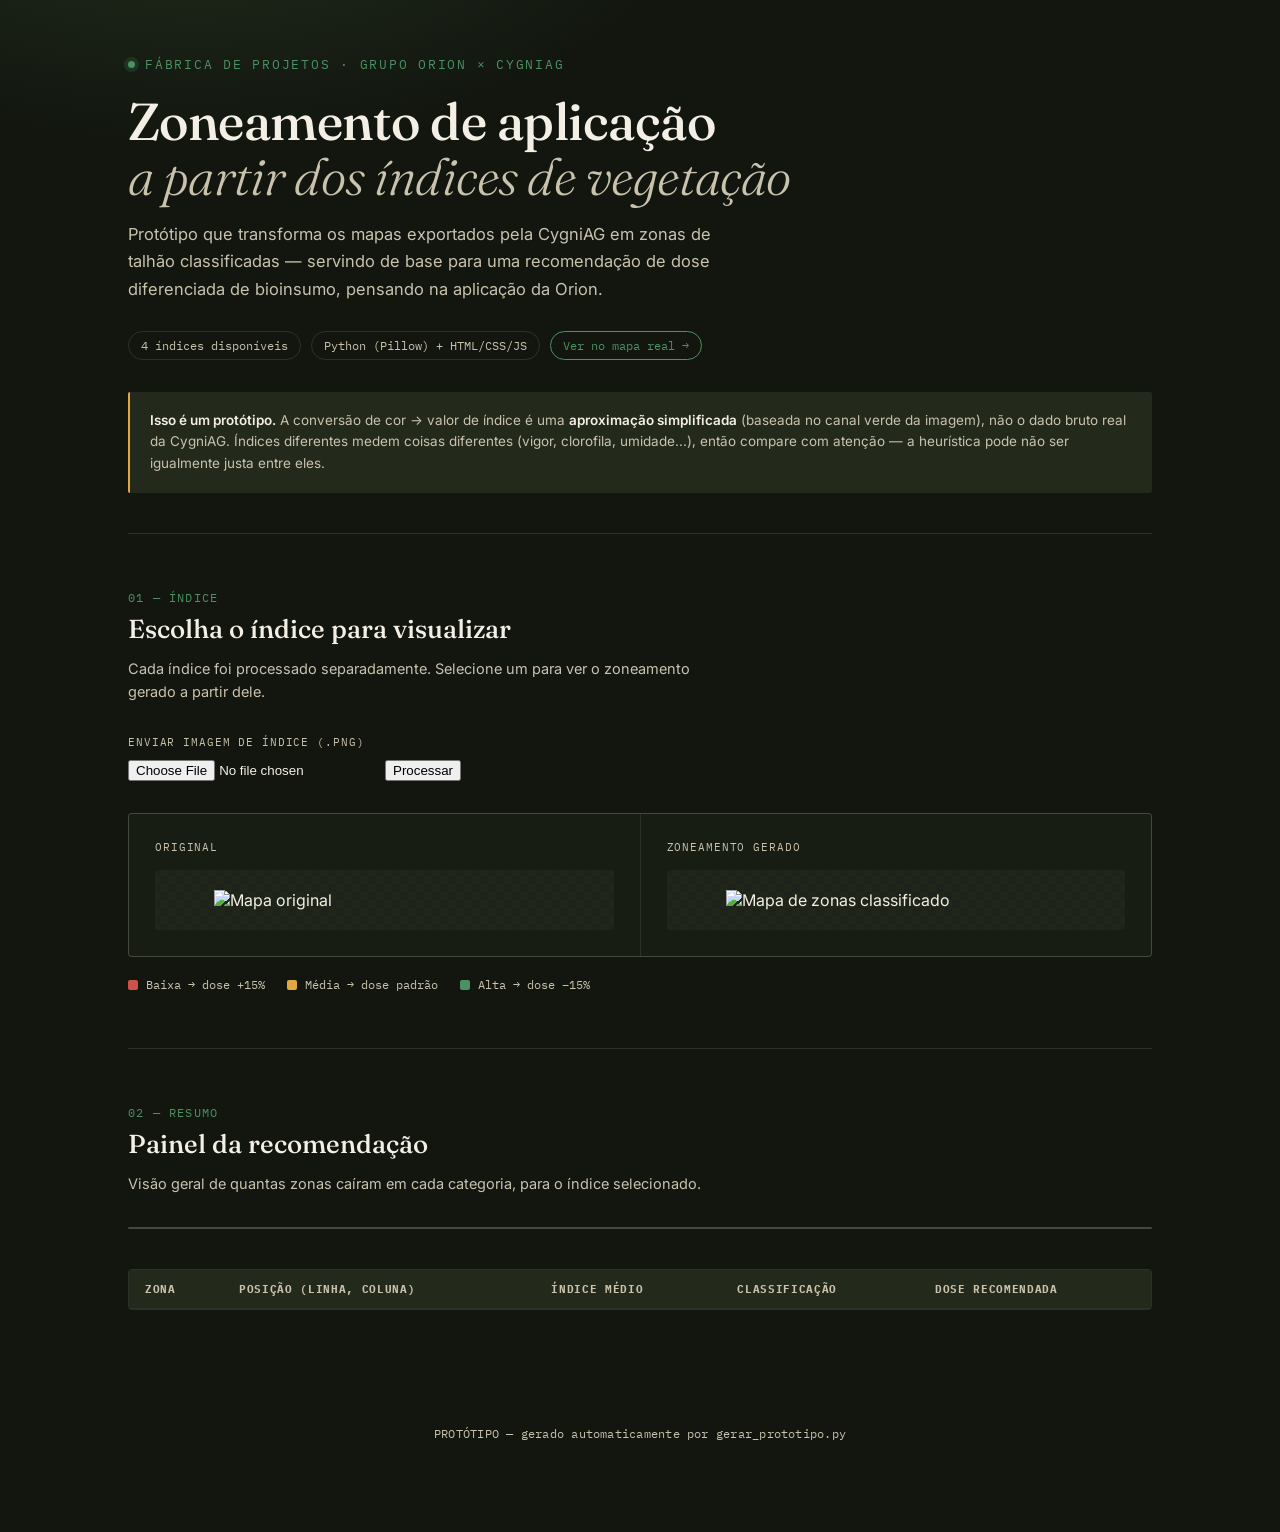
==== commit 927ac997: "Add files via upload" ====
--- a/index.html
+++ b/index.html
@@ -100,6 +100,7 @@
     <div class="meta-row">
       <span class="tag">4 índices disponíveis</span>
       <span class="tag">Python (Pillow) + HTML/CSS/JS</span>
+      <a href="mapa.html" style="font-family:'IBM Plex Mono', monospace; font-size:11.5px; padding:6px 12px; border:1px solid var(--green); border-radius:100px; color:var(--green); text-decoration:none;">Ver no mapa real →</a>
     </div>
     <div class="notice">
       <b>Isso é um protótipo.</b> A conversão de cor → valor de índice é uma
@@ -215,7 +216,7 @@
   try {
     // ATENÇÃO: se o Flask estiver rodando numa porta diferente de 5000,
     // troca aqui (ex: http://localhost:5001/upload)
-    const resposta = await fetch('http://localhost:5001/upload', {
+    const resposta = await fetch('http://localhost:5000/upload', {
       method: 'POST',
       body: formData
     });
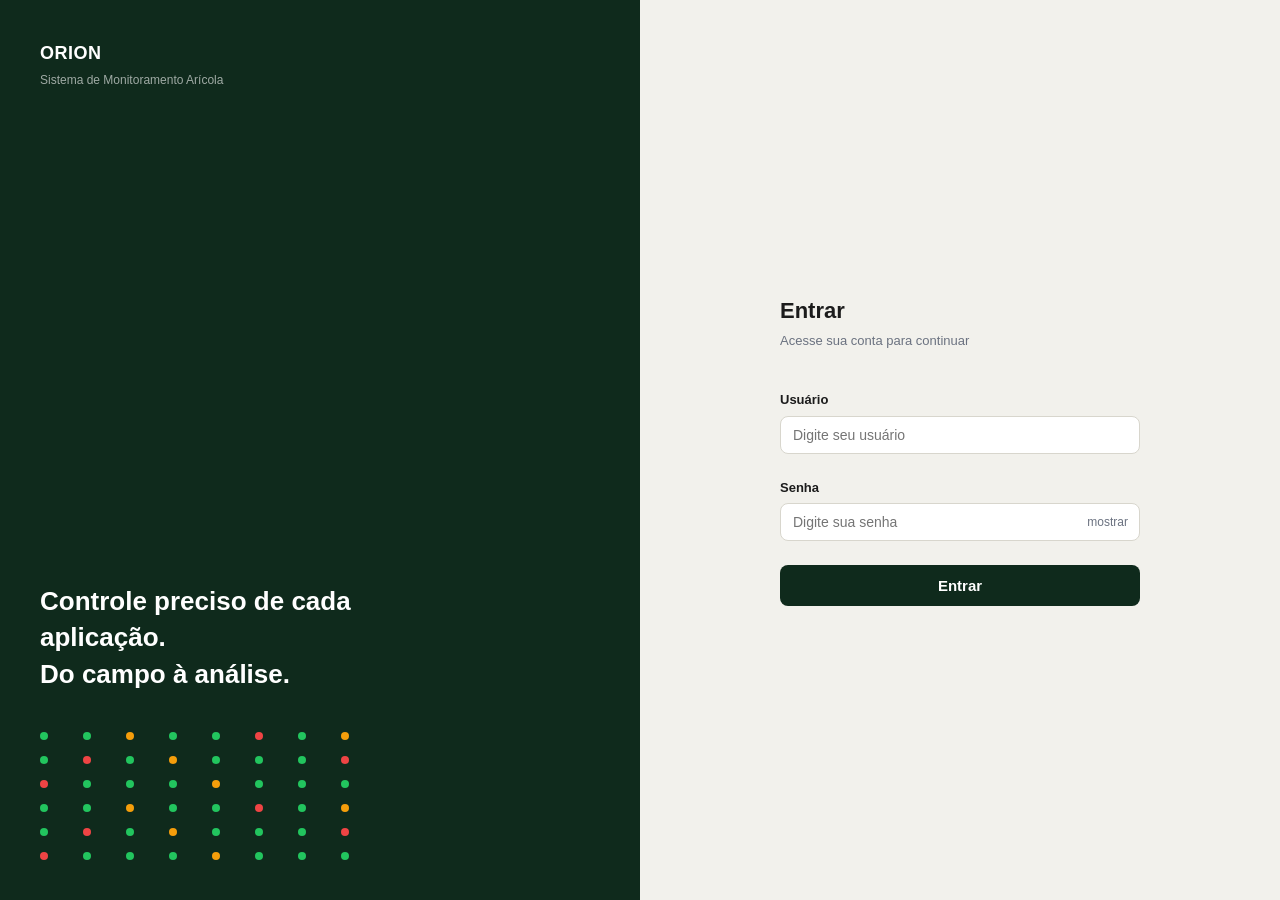
==== commit 9f23aff7: "Add files via upload" ====
--- a/index.html
+++ b/index.html
@@ -1,242 +1,115 @@
-<!DOCTYPE html>
-<html lang="pt-BR">
-<head>
-<meta charset="UTF-8">
-<meta name="viewport" content="width=device-width, initial-scale=1.0">
-<title>Zoneamento de Aplicação — Protótipo</title>
-<style>
-@import url('https://fonts.googleapis.com/css2?family=Fraunces:opsz,wght@9..144,300;9..144,500;9..144,600&family=IBM+Plex+Mono:wght@400;500&family=Inter:wght@400;500;600&display=swap');
-
-:root{
-  --soil-950:#12160f; --soil-900:#181d14; --soil-800:#232a1c; --soil-700:#333b28;
-  --paper:#f3efe4; --paper-dim:#c9c2ad;
-  --green:#4a9163; --green-dim:#3a8f5c33;
-  --amber:#e0a83e; --amber-dim:#e0a83e33;
-  --red:#cf5147; --red-dim:#cf514733;
-  --line: rgba(243,239,228,0.12);
-}
-*{box-sizing:border-box;}
-html,body{margin:0;padding:0;}
-body{
-  background: radial-gradient(ellipse 900px 500px at 15% -10%, #24301f 0%, transparent 60%), var(--soil-950);
-  color:var(--paper); font-family:'Inter',sans-serif; min-height:100vh; padding:0 0 80px;
-}
-::selection{ background:var(--green); color:var(--soil-950); }
-.wrap{ max-width:1080px; margin:0 auto; padding:0 28px; }
-header{ padding:56px 0 40px; border-bottom:1px solid var(--line); }
-.eyebrow{
-  font-family:'IBM Plex Mono', monospace; font-size:12.5px; letter-spacing:.14em; text-transform:uppercase;
-  color:var(--green); display:flex; align-items:center; gap:10px; margin-bottom:22px;
-}
-.eyebrow::before{ content:''; width:7px; height:7px; background:var(--green); border-radius:50%; box-shadow:0 0 0 4px var(--green-dim); }
-h1{ font-family:'Fraunces', serif; font-weight:500; font-size:clamp(32px, 5vw, 52px); line-height:1.05; margin:0 0 18px; letter-spacing:-0.01em; }
-h1 em{ font-style:italic; font-weight:300; color:var(--paper-dim); }
-.dek{ font-size:16.5px; line-height:1.65; color:var(--paper-dim); max-width:620px; margin:0; }
-.meta-row{ display:flex; flex-wrap:wrap; gap:10px; margin-top:28px; }
-.tag{ font-family:'IBM Plex Mono', monospace; font-size:11.5px; padding:6px 12px; border:1px solid var(--line); border-radius:100px; color:var(--paper-dim); }
-.notice{ margin-top:32px; padding:18px 20px; background:var(--soil-800); border-left:2px solid var(--amber); border-radius:2px; font-size:13.5px; line-height:1.6; color:var(--paper-dim); }
-.notice b{ color:var(--paper); font-weight:600; }
-.section{ padding:56px 0; border-bottom:1px solid var(--line); }
-.section:last-of-type{ border-bottom:none; }
-.section-num{ font-family:'IBM Plex Mono', monospace; font-size:12px; color:var(--green); letter-spacing:.1em; }
-.section h2{ font-family:'Fraunces', serif; font-weight:500; font-size:26px; margin:8px 0 12px; }
-.section > p.lead{ color:var(--paper-dim); font-size:14.5px; line-height:1.6; max-width:600px; margin:0 0 32px; }
-
-.index-picker{ margin-bottom:32px; }
-.index-picker label{
-  display:block; font-family:'IBM Plex Mono', monospace; font-size:11px; text-transform:uppercase;
-  letter-spacing:.08em; color:var(--paper-dim); margin-bottom:10px;
-}
-.index-picker select{
-  font-family:'IBM Plex Mono', monospace; font-size:14px; background:var(--soil-800); color:var(--paper);
-  border:1px solid var(--line); border-radius:6px; padding:10px 14px; min-width:260px; cursor:pointer;
-}
-.index-picker select:focus{ outline:1px solid var(--green); }
-
-.compare{ display:grid; grid-template-columns:1fr 1fr; gap:1px; background:var(--line); border:1px solid var(--line); border-radius:4px; overflow:hidden; }
-.compare-panel{ background:var(--soil-900); padding:26px; }
-.compare-panel-label{ font-family:'IBM Plex Mono', monospace; font-size:11px; text-transform:uppercase; letter-spacing:.08em; color:var(--paper-dim); margin-bottom:16px; display:flex; justify-content:space-between; }
-.img-frame{ background: repeating-conic-gradient(#1d231a 0% 25%, #202619 0% 50%) 50% / 16px 16px; border-radius:3px; display:flex; align-items:center; justify-content:center; padding:20px; }
-.img-frame img{ width:100%; max-width:340px; image-rendering:pixelated; display:block; }
-
-.legend{ display:flex; gap:22px; margin-top:20px; flex-wrap:wrap; }
-.legend-item{ display:flex; align-items:center; gap:8px; font-family:'IBM Plex Mono', monospace; font-size:12px; color:var(--paper-dim); }
-.dot{ width:10px; height:10px; border-radius:2px; flex-shrink:0; }
-
-.kpi-strip{ display:grid; grid-template-columns:repeat(4,1fr); gap:1px; background:var(--line); border:1px solid var(--line); border-radius:4px; overflow:hidden; margin-bottom:40px; }
-.kpi{ background:var(--soil-900); padding:22px 20px; }
-.kpi-label{ font-family:'IBM Plex Mono', monospace; font-size:11px; text-transform:uppercase; letter-spacing:.06em; color:var(--paper-dim); margin-bottom:10px; }
-.kpi-value{ font-family:'Fraunces', serif; font-size:30px; font-weight:500; }
-.kpi-value.low{ color:var(--red); } .kpi-value.mid{ color:var(--amber); } .kpi-value.high{ color:var(--green); }
-
-.table-wrap{ border:1px solid var(--line); border-radius:4px; overflow:hidden; }
-.table-scroll{ max-height:420px; overflow-y:auto; }
-table{ width:100%; border-collapse:collapse; font-size:13.5px; }
-thead th{ position:sticky; top:0; background:var(--soil-800); text-align:left; font-family:'IBM Plex Mono', monospace; font-size:11px; text-transform:uppercase; letter-spacing:.06em; color:var(--paper-dim); padding:12px 16px; border-bottom:1px solid var(--line); }
-tbody td{ padding:11px 16px; border-bottom:1px solid var(--line); color:var(--paper); }
-tbody tr:last-child td{ border-bottom:none; }
-tbody tr:hover{ background:var(--soil-800); }
-.badge{ display:inline-flex; align-items:center; gap:6px; padding:3px 10px 3px 8px; border-radius:100px; font-family:'IBM Plex Mono', monospace; font-size:11.5px; }
-.badge::before{ content:''; width:6px; height:6px; border-radius:50%; }
-.badge.low{ background:var(--red-dim); color:#f0a49c; } .badge.low::before{ background:var(--red); }
-.badge.mid{ background:var(--amber-dim); color:#f5cb8a; } .badge.mid::before{ background:var(--amber); }
-.badge.high{ background:var(--green-dim); color:#93cfa8; } .badge.high::before{ background:var(--green); }
-.mono{ font-family:'IBM Plex Mono', monospace; color:var(--paper-dim); }
-
-footer{ padding-top:48px; text-align:center; }
-footer p{ font-family:'IBM Plex Mono', monospace; font-size:11.5px; color:var(--paper-dim); letter-spacing:.02em; }
-
-@media (max-width:720px){ .compare{ grid-template-columns:1fr; } .kpi-strip{ grid-template-columns:1fr 1fr; } }
-</style>
-</head>
-<body>
-<div class="wrap">
-  <header>
-    <div class="eyebrow">Fábrica de Projetos &middot; Grupo Orion &times; CygniAG</div>
-    <h1>Zoneamento de aplicação<br><em>a partir dos índices de vegetação</em></h1>
-    <p class="dek">Protótipo que transforma os mapas exportados pela CygniAG em zonas de talhão
-      classificadas — servindo de base para uma recomendação de dose diferenciada de bioinsumo,
-      pensando na aplicação da Orion.</p>
-    <div class="meta-row">
-      <span class="tag">4 índices disponíveis</span>
-      <span class="tag">Python (Pillow) + HTML/CSS/JS</span>
-      <a href="mapa.html" style="font-family:'IBM Plex Mono', monospace; font-size:11.5px; padding:6px 12px; border:1px solid var(--green); border-radius:100px; color:var(--green); text-decoration:none;">Ver no mapa real →</a>
-    </div>
-    <div class="notice">
-      <b>Isso é um protótipo.</b> A conversão de cor → valor de índice é uma
-      <b>aproximação simplificada</b> (baseada no canal verde da imagem), não o dado bruto real da
-      CygniAG. Índices diferentes medem coisas diferentes (vigor, clorofila, umidade...), então
-      compare com atenção — a heurística pode não ser igualmente justa entre eles.
-    </div>
-  </header>
-
-  <section class="section">
-    <div class="section-num">01 — ÍNDICE</div>
-    <h2>Escolha o índice para visualizar</h2>
-    <p class="lead">Cada índice foi processado separadamente. Selecione um para ver o
-      zoneamento gerado a partir dele.</p>
-
-    <div class="index-picker">
-      <label>Enviar imagem de índice (.png)</label>
-      <form id="upload-form">
-        <input type="file" id="input-imagem" accept=".png" required>
-        <button type="submit">Processar</button>
-      </form>
-      <p id="upload-status" style="font-family:'IBM Plex Mono', monospace; font-size:12px; color:var(--paper-dim); margin-top:10px;"></p>
-    </div>
-
-    <div class="compare">
-      <div class="compare-panel">
-        <div class="compare-panel-label"><span>Original</span><span id="label-orig"></span></div>
-        <div class="img-frame"><img id="img-orig" alt="Mapa original"></div>
-      </div>
-      <div class="compare-panel">
-        <div class="compare-panel-label"><span>Zoneamento gerado</span><span id="zone-count"></span></div>
-        <div class="img-frame"><img id="img-zones" alt="Mapa de zonas classificado"></div>
-      </div>
-    </div>
-
-    <div class="legend">
-      <div class="legend-item"><span class="dot" style="background:#cf5147"></span> Baixa → dose +15%</div>
-      <div class="legend-item"><span class="dot" style="background:#e0a83e"></span> Média → dose padrão</div>
-      <div class="legend-item"><span class="dot" style="background:#4a9163"></span> Alta → dose −15%</div>
-    </div>
-  </section>
-
-  <section class="section">
-    <div class="section-num">02 — RESUMO</div>
-    <h2>Painel da recomendação</h2>
-    <p class="lead">Visão geral de quantas zonas caíram em cada categoria, para o índice selecionado.</p>
-
-    <div class="kpi-strip" id="kpi-strip"></div>
-
-    <div class="table-wrap">
-      <div class="table-scroll">
-        <table>
-          <thead>
-            <tr><th>Zona</th><th>Posição (linha, coluna)</th><th>Índice médio</th><th>Classificação</th><th>Dose recomendada</th></tr>
-          </thead>
-          <tbody id="table-body"></tbody>
-        </table>
-      </div>
-    </div>
-  </section>
-
-  <footer><p>PROTÓTIPO — gerado automaticamente por gerar_prototipo.py</p></footer>
-</div>
-
-<script>
-function catClass(cat){ if(cat==='Baixa') return 'low'; if(cat==='Média') return 'mid'; return 'high'; }
-
-function renderResultado(dados, nomeArquivo, imagemUrl) {
-  document.getElementById('img-orig').src = imagemUrl;
-  document.getElementById('img-zones').src = imagemUrl; // ainda não geramos o mapa de zonas via upload
-  document.getElementById('label-orig').textContent = nomeArquivo;
-  document.getElementById('zone-count').textContent = dados.length + ' zonas';
-
-  const counts = {Baixa:0, 'Média':0, Alta:0};
-  dados.forEach(z => counts[z.category]++);
-  const avgDose = Math.round(dados.reduce((a,z)=>a+z.dose_pct,0)/dados.length);
-
-  document.getElementById('kpi-strip').innerHTML = `
-    <div class="kpi"><div class="kpi-label">Zonas — baixa</div><div class="kpi-value low">${counts.Baixa}</div></div>
-    <div class="kpi"><div class="kpi-label">Zonas — média</div><div class="kpi-value mid">${counts['Média']}</div></div>
-    <div class="kpi"><div class="kpi-label">Zonas — alta</div><div class="kpi-value high">${counts.Alta}</div></div>
-    <div class="kpi"><div class="kpi-label">Dose média sugerida</div><div class="kpi-value">${avgDose}%</div></div>
-  `;
-
-  document.getElementById('table-body').innerHTML = dados.map(z => `
-    <tr>
-      <td class="mono">Z-${String(z.id).padStart(2,'0')}</td>
-      <td class="mono">(${z.row}, ${z.col})</td>
-      <td class="mono">${z.avg_score}</td>
-      <td><span class="badge ${catClass(z.category)}">${z.category}</span></td>
-      <td class="mono">${z.dose_pct}%</td>
-    </tr>
-  `).join('');
-}
-
-document.getElementById('upload-form').addEventListener('submit', async (e) => {
-  e.preventDefault();
-
-  const input = document.getElementById('input-imagem');
-  const status = document.getElementById('upload-status');
-
-  if (!input.files.length) {
-    status.textContent = 'Escolha um arquivo antes de enviar.';
-    return;
-  }
-
-  const arquivo = input.files[0];
-  status.textContent = 'Processando...';
-
-  const formData = new FormData();
-  formData.append('imagem', arquivo);
-
-  try {
-    // ATENÇÃO: se o Flask estiver rodando numa porta diferente de 5000,
-    // troca aqui (ex: http://localhost:5001/upload)
-    const resposta = await fetch('http://localhost:5000/upload', {
-      method: 'POST',
-      body: formData
-    });
-
-    if (!resposta.ok) {
-      const erro = await resposta.json();
-      status.textContent = 'Erro: ' + (erro.erro || 'algo deu errado');
-      return;
-    }
-
-    const zonas = await resposta.json();
-    const imagemUrl = URL.createObjectURL(arquivo);
-
-    renderResultado(zonas, arquivo.name, imagemUrl);
-    status.textContent = zonas.length + ' zonas calculadas com sucesso.';
-
-  } catch (err) {
-    status.textContent = 'Não consegui falar com o servidor. Ele está rodando? (python3 app.py)';
-  }
-});
-</script>
-</body>
-</html>
+<!DOCTYPE html>
+<html lang="pt-BR">
+<head>
+    <meta charset="UTF-8">
+    <meta name="viewport" content="width=device-width, initial-scale=1.0">
+    <title>Orion - Entrar</title>
+
+    <link rel="stylesheet" href="css/style.css">
+</head>
+<body>
+    <div class="login-page">
+        <!--Lado esquerdo - Identidade visual -->
+        <aside class="login-hero">
+            <div class="login-hero__brand">
+                <span class="login-hero__brand-name">ORION</span>
+                <span class="login-hero__brand-tag">Sistema de Monitoramento Arícola</span>
+            </div>
+
+            <div class="login-hero__content">
+                <h1 class="login-hero__headline">
+                    Controle preciso de cada aplicação.<br>
+                    Do campo à análise.
+                </h1>
+
+                <!--Grade de pontos (talhoes) [verde = ok, laranja/vermelho = desvio]-->
+                <div class="talhao-grid" aria-hidden="true">
+                    <span class="dot dot--green"></span>
+                    <span class="dot dot--green"></span>
+                    <span class="dot dot--orange"></span>
+                    <span class="dot dot--green"></span>
+                    <span class="dot dot--green"></span>
+                    <span class="dot dot--red"></span>
+                    <span class="dot dot--green"></span>
+                    <span class="dot dot--orange"></span>
+
+                    <span class="dot dot--green"></span>
+                    <span class="dot dot--red"></span>
+                    <span class="dot dot--green"></span>
+                    <span class="dot dot--orange"></span>
+                    <span class="dot dot--green"></span>
+                    <span class="dot dot--green"></span>
+                    <span class="dot dot--green"></span>
+                    <span class="dot dot--red"></span>
+
+                    <span class="dot dot--red"></span>
+                    <span class="dot dot--green"></span>
+                    <span class="dot dot--green"></span>
+                    <span class="dot dot--green"></span>
+                    <span class="dot dot--orange"></span>
+                    <span class="dot dot--green"></span>
+                    <span class="dot dot--green"></span>
+                    <span class="dot dot--green"></span>
+
+                    <span class="dot dot--green"></span>
+                    <span class="dot dot--green"></span>
+                    <span class="dot dot--orange"></span>
+                    <span class="dot dot--green"></span>
+                    <span class="dot dot--green"></span>
+                    <span class="dot dot--red"></span>
+                    <span class="dot dot--green"></span>
+                    <span class="dot dot--orange"></span>
+
+                    <span class="dot dot--green"></span>
+                    <span class="dot dot--red"></span>
+                    <span class="dot dot--green"></span>
+                    <span class="dot dot--orange"></span>
+                    <span class="dot dot--green"></span>
+                    <span class="dot dot--green"></span>
+                    <span class="dot dot--green"></span>
+                    <span class="dot dot--red"></span>
+
+                    <span class="dot dot--red"></span>
+                    <span class="dot dot--green"></span>
+                    <span class="dot dot--green"></span>
+                    <span class="dot dot--green"></span>
+                    <span class="dot dot--orange"></span>
+                    <span class="dot dot--green"></span>
+                    <span class="dot dot--green"></span>
+                    <span class="dot dot--green"></span>
+                </div>
+            </div>
+        </aside>
+
+        <!--Lado direito - formulario de login-->
+        <main class="login-form-painel">
+            <form class="login-form" id="loginForm" novalidate>
+                <h2 class="login-form__title">Entrar</h2>
+                <p class="login-form__subtitle">Acesse sua conta para continuar</p>
+
+                <div class="field">
+                    <label for="usuario">Usuário</label>
+                    <input type="text" id="usuario" name="usuario" placeholder="Digite seu usuário" autocomplete="username">
+                </div>
+
+                <div class="field">
+                    <label for="senha">Senha</label>
+                    <div class="field__password-wrapper">
+                        <input type="password" id="senha" name="senha" placeholder="Digite sua senha" autocomplete="current-password">
+                        <button type="button" class="field__toggle" id="toggleSenha">mostrar</button>
+                    </div>
+                </div>
+
+                <button type="submit" class="btn-primary" id="btnEntrar">Entrar</button>
+
+                <p class="login-form__error" id="loginError" hidden>
+                    Usuário ou senha inválidos.
+                </p>
+            </form>
+        </main>
+
+    </div>
+
+    <script src="js/script.js"></script>
+</body>
+</html>
--- a/css/style.css
+++ b/css/style.css
@@ -0,0 +1,228 @@
+/* Remove espaçamentos padrão */
+*{
+    margin: 0;
+    padding: 0;
+    box-sizing: border-box;
+}
+
+/* Variaveis de cor do projeto */
+:root {
+    /* Cores principais*/
+    --verde-escuro: #0f2a1c;        /* fundo do painel esquerdo / sidebar */
+    --verde-escuro-2: #16351f;      /* variação um pouco mais clara */
+    --verde-brilhante: #22c55e;     /* status "dentro do esperado" */
+    --laranja: #f59e0b;             /* status "abaixo/acima do esperado" */
+    --vermelho: #ef4444;            /* status "alerta" */
+
+    /* Cores neutras */
+    --fundo-claro: #f2f1ec;       /* fundo do painel de conteúdo */
+    --branco: #ffffff;
+    --texto-escuro: #1c1c1c;
+    --texto-cinza: #6b7280;
+    --borda: #d8d6cd;
+
+    /* Tipografia */
+    --fonte-base: "Segoe UI", Roboto, Helvetica, Arial, sans-serif;
+
+    /* Espaçamentos */
+    --espaco-xs: 8px;
+    --espaco-sm: 16px;
+    --espaco-md: 24px;
+    --espaco-lg: 40px;
+    --espaco-xl: 64px;
+
+    /* Bordas arredondadas */
+    --raio: 8px;
+}
+
+/* Estilos gerais */
+body {
+  font-family: var(--fonte-base);
+  color: var(--texto-escuro);
+  line-height: 1.5;
+}
+
+/* Componentes reutilizávceis */
+
+.btn-primary {
+  width: 100%;
+  padding: 12px var(--espaco-md);
+  background-color: var(--verde-escuro);
+  color: var(--branco);
+  border: none;
+  border-radius: var(--raio);
+  font-size: 15px;
+  font-weight: 600;
+  cursor: pointer;
+  transition: background-color 0.15s ease;
+}
+ 
+.btn-primary:hover {
+  background-color: var(--verde-escuro-2);
+}
+ 
+.btn-primary:disabled {
+  background-color: #a8b3ac;
+  cursor: not-allowed;
+}
+ 
+.field {
+  display: flex;
+  flex-direction: column;
+  gap: 6px;
+  margin-bottom: var(--espaco-md);
+}
+ 
+.field label {
+  font-size: 13px;
+  font-weight: 600;
+  color: var(--texto-escuro);
+}
+ 
+.field input {
+  padding: 10px 12px;
+  border: 1px solid var(--borda);
+  border-radius: var(--raio);
+  font-size: 14px;
+  background-color: var(--branco);
+}
+ 
+.field input:focus {
+  outline: none;
+  border-color: var(--verde-escuro);
+  box-shadow: 0 0 0 3px rgba(15, 42, 28, 0.12);
+}
+ 
+.field__password-wrapper {
+  position: relative;
+  display: flex;
+  align-items: center;
+}
+ 
+.field__password-wrapper input {
+  flex: 1;
+  padding-right: 70px;
+}
+ 
+.field__toggle {
+  position: absolute;
+  right: 12px;
+  background: none;
+  border: none;
+  color: var(--texto-cinza);
+  font-size: 12px;
+  cursor: pointer;
+}
+
+/* Bolinhas de status dos talhões */
+.dot {
+  display: inline-block;
+  width: 8px;
+  height: 8px;
+  border-radius: 50%;
+}
+ 
+.dot--green  { background-color: var(--verde-brilhante); }
+.dot--orange { background-color: var(--laranja); }
+.dot--red    { background-color: var(--vermelho); }
+
+/* Tela de login */
+.login-page {
+  display: flex;
+  min-height: 100vh;
+}
+
+/* Painel esquerdo (verde escuro) */
+.login-hero {
+  flex: 1 1 50%;
+  background-color: var(--verde-escuro);
+  color: var(--branco);
+  display: flex;
+  flex-direction: column;
+  justify-content: space-between;
+  padding: var(--espaco-lg);
+}
+ 
+.login-hero__brand-name {
+  display: block;
+  font-size: 18px;
+  font-weight: 700;
+  letter-spacing: 0.5px;
+}
+ 
+.login-hero__brand-tag {
+  display: block;
+  font-size: 12px;
+  color: rgba(255, 255, 255, 0.6);
+  margin-top: 4px;
+}
+ 
+.login-hero__content {
+  max-width: 420px;
+}
+ 
+.login-hero__headline {
+  font-size: 26px;
+  font-weight: 600;
+  line-height: 1.4;
+  margin-bottom: var(--espaco-lg);
+}
+ 
+.talhao-grid {
+  display: grid;
+  grid-template-columns: repeat(8, 1fr);
+  gap: var(--espaco-sm) var(--espaco-md);
+  max-width: 320px;
+}
+ 
+/* Painel direito (claro, com o formulário) */
+.login-form-painel {
+  flex: 1 1 50%;
+  background-color: var(--fundo-claro);
+  display: flex;
+  align-items: center;
+  justify-content: center;
+  padding: var(--espaco-lg);
+}
+ 
+.login-form {
+  width: 100%;
+  max-width: 360px;
+}
+ 
+.login-form__title {
+  font-size: 22px;
+  font-weight: 700;
+  margin-bottom: 4px;
+}
+ 
+.login-form__subtitle {
+  font-size: 13px;
+  color: var(--texto-cinza);
+  margin-bottom: var(--espaco-lg);
+}
+ 
+.login-form__error {
+  margin-top: var(--espaco-sm);
+  font-size: 13px;
+  color: var(--vermelho);
+}
+
+/* Responsivo */
+@media (max-width: 800px) {
+  .login-page {
+    flex-direction: column;
+  }
+ 
+  .login-hero {
+    padding: var(--espaco-md);
+  }
+ 
+  .login-hero__headline {
+    font-size: 20px;
+  }
+ 
+  .talhao-grid {
+    display: none; /* simplifica a versão mobile */
+  }
+}
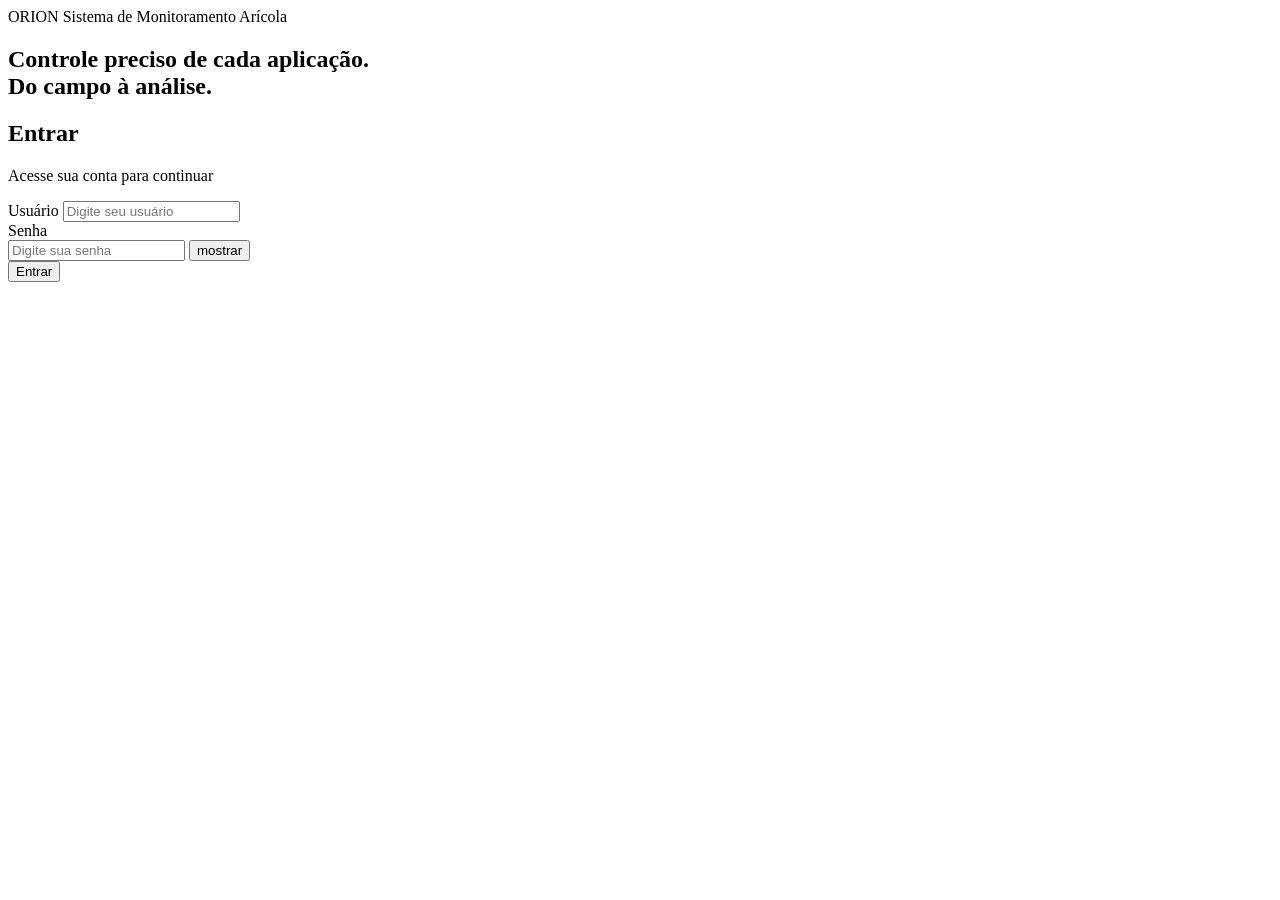
==== commit a033df81: "Add files via upload" ====
--- a/index.html
+++ b/index.html
@@ -1,115 +1,191 @@
-<!DOCTYPE html>
-<html lang="pt-BR">
-<head>
-    <meta charset="UTF-8">
-    <meta name="viewport" content="width=device-width, initial-scale=1.0">
-    <title>Orion - Entrar</title>
-
-    <link rel="stylesheet" href="css/style.css">
-</head>
-<body>
-    <div class="login-page">
-        <!--Lado esquerdo - Identidade visual -->
-        <aside class="login-hero">
-            <div class="login-hero__brand">
-                <span class="login-hero__brand-name">ORION</span>
-                <span class="login-hero__brand-tag">Sistema de Monitoramento Arícola</span>
-            </div>
-
-            <div class="login-hero__content">
-                <h1 class="login-hero__headline">
-                    Controle preciso de cada aplicação.<br>
-                    Do campo à análise.
-                </h1>
-
-                <!--Grade de pontos (talhoes) [verde = ok, laranja/vermelho = desvio]-->
-                <div class="talhao-grid" aria-hidden="true">
-                    <span class="dot dot--green"></span>
-                    <span class="dot dot--green"></span>
-                    <span class="dot dot--orange"></span>
-                    <span class="dot dot--green"></span>
-                    <span class="dot dot--green"></span>
-                    <span class="dot dot--red"></span>
-                    <span class="dot dot--green"></span>
-                    <span class="dot dot--orange"></span>
-
-                    <span class="dot dot--green"></span>
-                    <span class="dot dot--red"></span>
-                    <span class="dot dot--green"></span>
-                    <span class="dot dot--orange"></span>
-                    <span class="dot dot--green"></span>
-                    <span class="dot dot--green"></span>
-                    <span class="dot dot--green"></span>
-                    <span class="dot dot--red"></span>
-
-                    <span class="dot dot--red"></span>
-                    <span class="dot dot--green"></span>
-                    <span class="dot dot--green"></span>
-                    <span class="dot dot--green"></span>
-                    <span class="dot dot--orange"></span>
-                    <span class="dot dot--green"></span>
-                    <span class="dot dot--green"></span>
-                    <span class="dot dot--green"></span>
-
-                    <span class="dot dot--green"></span>
-                    <span class="dot dot--green"></span>
-                    <span class="dot dot--orange"></span>
-                    <span class="dot dot--green"></span>
-                    <span class="dot dot--green"></span>
-                    <span class="dot dot--red"></span>
-                    <span class="dot dot--green"></span>
-                    <span class="dot dot--orange"></span>
-
-                    <span class="dot dot--green"></span>
-                    <span class="dot dot--red"></span>
-                    <span class="dot dot--green"></span>
-                    <span class="dot dot--orange"></span>
-                    <span class="dot dot--green"></span>
-                    <span class="dot dot--green"></span>
-                    <span class="dot dot--green"></span>
-                    <span class="dot dot--red"></span>
-
-                    <span class="dot dot--red"></span>
-                    <span class="dot dot--green"></span>
-                    <span class="dot dot--green"></span>
-                    <span class="dot dot--green"></span>
-                    <span class="dot dot--orange"></span>
-                    <span class="dot dot--green"></span>
-                    <span class="dot dot--green"></span>
-                    <span class="dot dot--green"></span>
-                </div>
-            </div>
-        </aside>
-
-        <!--Lado direito - formulario de login-->
-        <main class="login-form-painel">
-            <form class="login-form" id="loginForm" novalidate>
-                <h2 class="login-form__title">Entrar</h2>
-                <p class="login-form__subtitle">Acesse sua conta para continuar</p>
-
-                <div class="field">
-                    <label for="usuario">Usuário</label>
-                    <input type="text" id="usuario" name="usuario" placeholder="Digite seu usuário" autocomplete="username">
-                </div>
-
-                <div class="field">
-                    <label for="senha">Senha</label>
-                    <div class="field__password-wrapper">
-                        <input type="password" id="senha" name="senha" placeholder="Digite sua senha" autocomplete="current-password">
-                        <button type="button" class="field__toggle" id="toggleSenha">mostrar</button>
-                    </div>
-                </div>
-
-                <button type="submit" class="btn-primary" id="btnEntrar">Entrar</button>
-
-                <p class="login-form__error" id="loginError" hidden>
-                    Usuário ou senha inválidos.
-                </p>
-            </form>
-        </main>
-
-    </div>
-
-    <script src="js/script.js"></script>
-</body>
-</html>+<!DOCTYPE html>
+<html lang="pt-BR">
+<head>
+    <meta charset="UTF-8">
+    <meta name="viewport" content="width=device-width, initial-scale=1.0">
+    <title>Orion - Entrar</title>
+
+    <link rel="stylesheet" href="css/style.css">
+</head>
+<body>
+
+    
+    <div class="login-page" id="telaLogin">
+       
+        <aside class="login-hero">
+            <div class="login-hero__brand">
+                <span class="login-hero__brand-name">ORION</span>
+                <span class="login-hero__brand-tag">Sistema de Monitoramento Arícola</span>
+            </div>
+
+            <div class="login-hero__content">
+                <h1 class="login-hero__headline">
+                    Controle preciso de cada aplicação.<br>
+                    Do campo à análise.
+                </h1>
+
+                <div class="talhao-grid" aria-hidden="true">
+                    <span class="dot dot--green"></span>
+                    <span class="dot dot--green"></span>
+                    <span class="dot dot--orange"></span>
+                    <span class="dot dot--green"></span>
+                    <span class="dot dot--green"></span>
+                    <span class="dot dot--red"></span>
+                    <span class="dot dot--green"></span>
+                    <span class="dot dot--orange"></span>
+
+                    <span class="dot dot--green"></span>
+                    <span class="dot dot--red"></span>
+                    <span class="dot dot--green"></span>
+                    <span class="dot dot--orange"></span>
+                    <span class="dot dot--green"></span>
+                    <span class="dot dot--green"></span>
+                    <span class="dot dot--green"></span>
+                    <span class="dot dot--red"></span>
+
+                    <span class="dot dot--red"></span>
+                    <span class="dot dot--green"></span>
+                    <span class="dot dot--green"></span>
+                    <span class="dot dot--green"></span>
+                    <span class="dot dot--orange"></span>
+                    <span class="dot dot--green"></span>
+                    <span class="dot dot--green"></span>
+                    <span class="dot dot--green"></span>
+
+                    <span class="dot dot--green"></span>
+                    <span class="dot dot--green"></span>
+                    <span class="dot dot--orange"></span>
+                    <span class="dot dot--green"></span>
+                    <span class="dot dot--green"></span>
+                    <span class="dot dot--red"></span>
+                    <span class="dot dot--green"></span>
+                    <span class="dot dot--orange"></span>
+
+                    <span class="dot dot--green"></span>
+                    <span class="dot dot--red"></span>
+                    <span class="dot dot--green"></span>
+                    <span class="dot dot--orange"></span>
+                    <span class="dot dot--green"></span>
+                    <span class="dot dot--green"></span>
+                    <span class="dot dot--green"></span>
+                    <span class="dot dot--red"></span>
+
+                    <span class="dot dot--red"></span>
+                    <span class="dot dot--green"></span>
+                    <span class="dot dot--green"></span>
+                    <span class="dot dot--green"></span>
+                    <span class="dot dot--orange"></span>
+                    <span class="dot dot--green"></span>
+                    <span class="dot dot--green"></span>
+                    <span class="dot dot--green"></span>
+                </div>
+            </div>
+        </aside>
+
+        
+        <main class="login-form-painel">
+            <form class="login-form" id="loginForm" novalidate>
+                <h2 class="login-form__title">Entrar</h2>
+                <p class="login-form__subtitle">Acesse sua conta para continuar</p>
+
+                <div class="field">
+                    <label for="usuario">Usuário</label>
+                    <input type="text" id="usuario" name="usuario" placeholder="Digite seu usuário" autocomplete="username">
+                </div>
+
+                <div class="field">
+                    <label for="senha">Senha</label>
+                    <div class="field__password-wrapper">
+                        <input type="password" id="senha" name="senha" placeholder="Digite sua senha" autocomplete="current-password">
+                        <button type="button" class="field__toggle" id="toggleSenha">mostrar</button>
+                    </div>
+                </div>
+
+                <button type="submit" class="btn-primary" id="btnEntrar">Entrar</button>
+
+                <p class="login-form__error" id="loginError" hidden>
+                    Usuário ou senha inválidos.
+                </p>
+            </form>
+        </main>
+
+    </div>
+
+    <div class="app" id="telaDashboard" hidden>
+        <aside class="sidebar">
+            <div class="sidebar__brand">
+                <strong>ORION</strong>
+                <small>Conferência de aplicação</small>
+            </div>
+            <div class="sidebar__user">
+                <span class="avatar" id="avatarIniciais">?</span>
+                <div>
+                    <div id="sidebarNome">—</div>
+                    <small id="sidebarPapel">—</small>
+                </div>
+            </div>
+            <nav>
+                <button class="ativo">Talhões</button>
+            </nav>
+            <button id="btnSair" style="margin-top:auto;">Sair</button>
+        </aside>
+
+        <main class="conteudo">
+            <div class="page-head">
+                <div>
+                    <h1 id="tituloPagina">Aplicações</h1>
+                    <p id="subtituloPagina">Carregando...</p>
+                </div>
+            </div>
+
+            <div class="stats">
+                <div class="stat">
+                    <span>Talhões</span>
+                    <strong id="statTotal">—</strong>
+                </div>
+                <div class="stat">
+                    <span>Dentro do esperado</span>
+                    <strong class="txt-green" id="statOk">—</strong>
+                </div>
+                <div class="stat">
+                    <span>Fora do esperado</span>
+                    <strong class="txt-orange" id="statAtencao">—</strong>
+                </div>
+            </div>
+
+            <h2>Visão geral</h2>
+            <div class="stats" style="grid-template-columns: 1fr 1fr;">
+                <div class="stat" style="align-items:center;">
+                    <span>Talhões dentro vs fora do esperado</span>
+                    <div id="graficoRosca"></div>
+                </div>
+                <div class="stat">
+                    <span>Desvio por talhão</span>
+                    <div id="graficoBarras"></div>
+                </div>
+            </div>
+
+            <h2>Aplicações</h2>
+            <div style="overflow-x:auto;">
+            <table>
+                <thead>
+                    <tr>
+                        <th>Talhão</th>
+                        <th id="thProdutor" hidden>Produtor</th>
+                        <th>Data</th>
+                        <th>Prescrito</th>
+                        <th>Aplicado</th>
+                        <th>Desvio</th>
+                        <th>Status</th>
+                        <th>Motivo provável</th>
+                    </tr>
+                </thead>
+                <tbody id="corpoTabela"></tbody>
+            </table>
+            </div>
+        </main>
+    </div>
+
+    <script src="js/script.js"></script>
+</body>
+</html>
